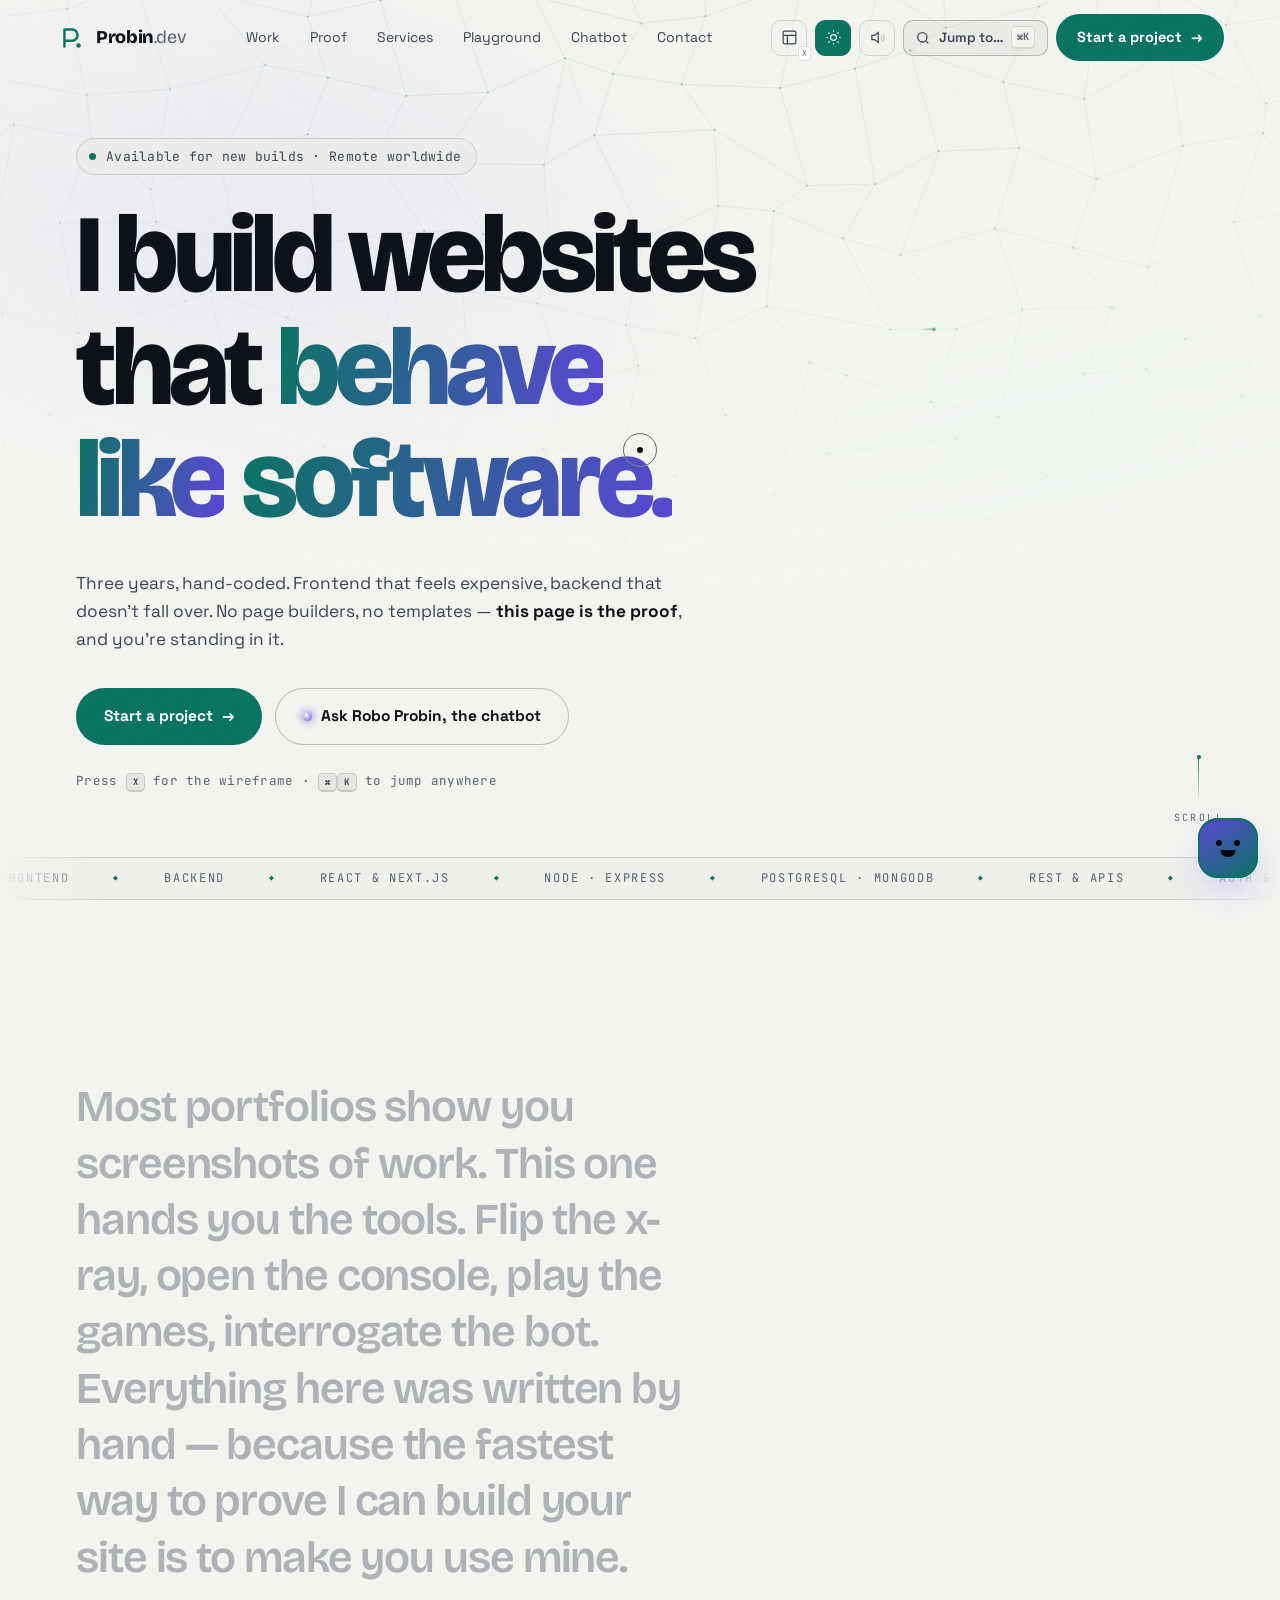
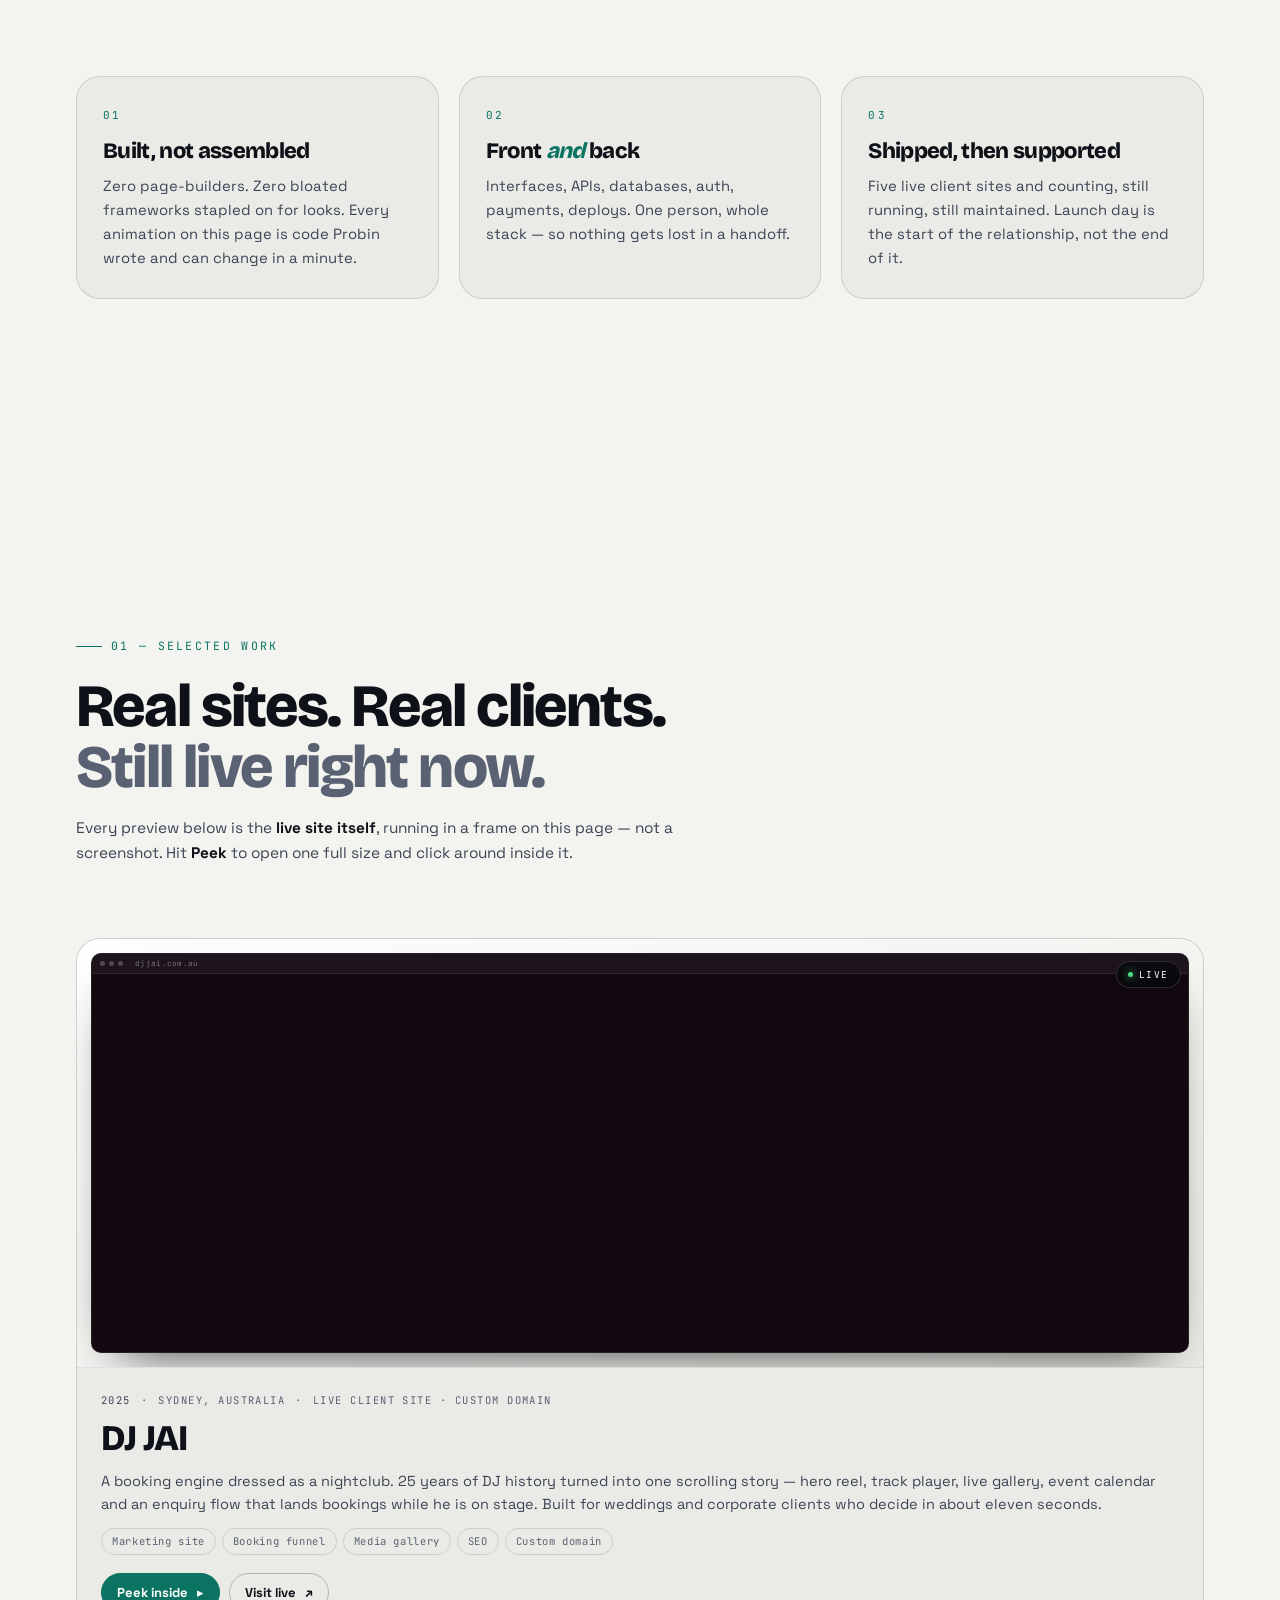
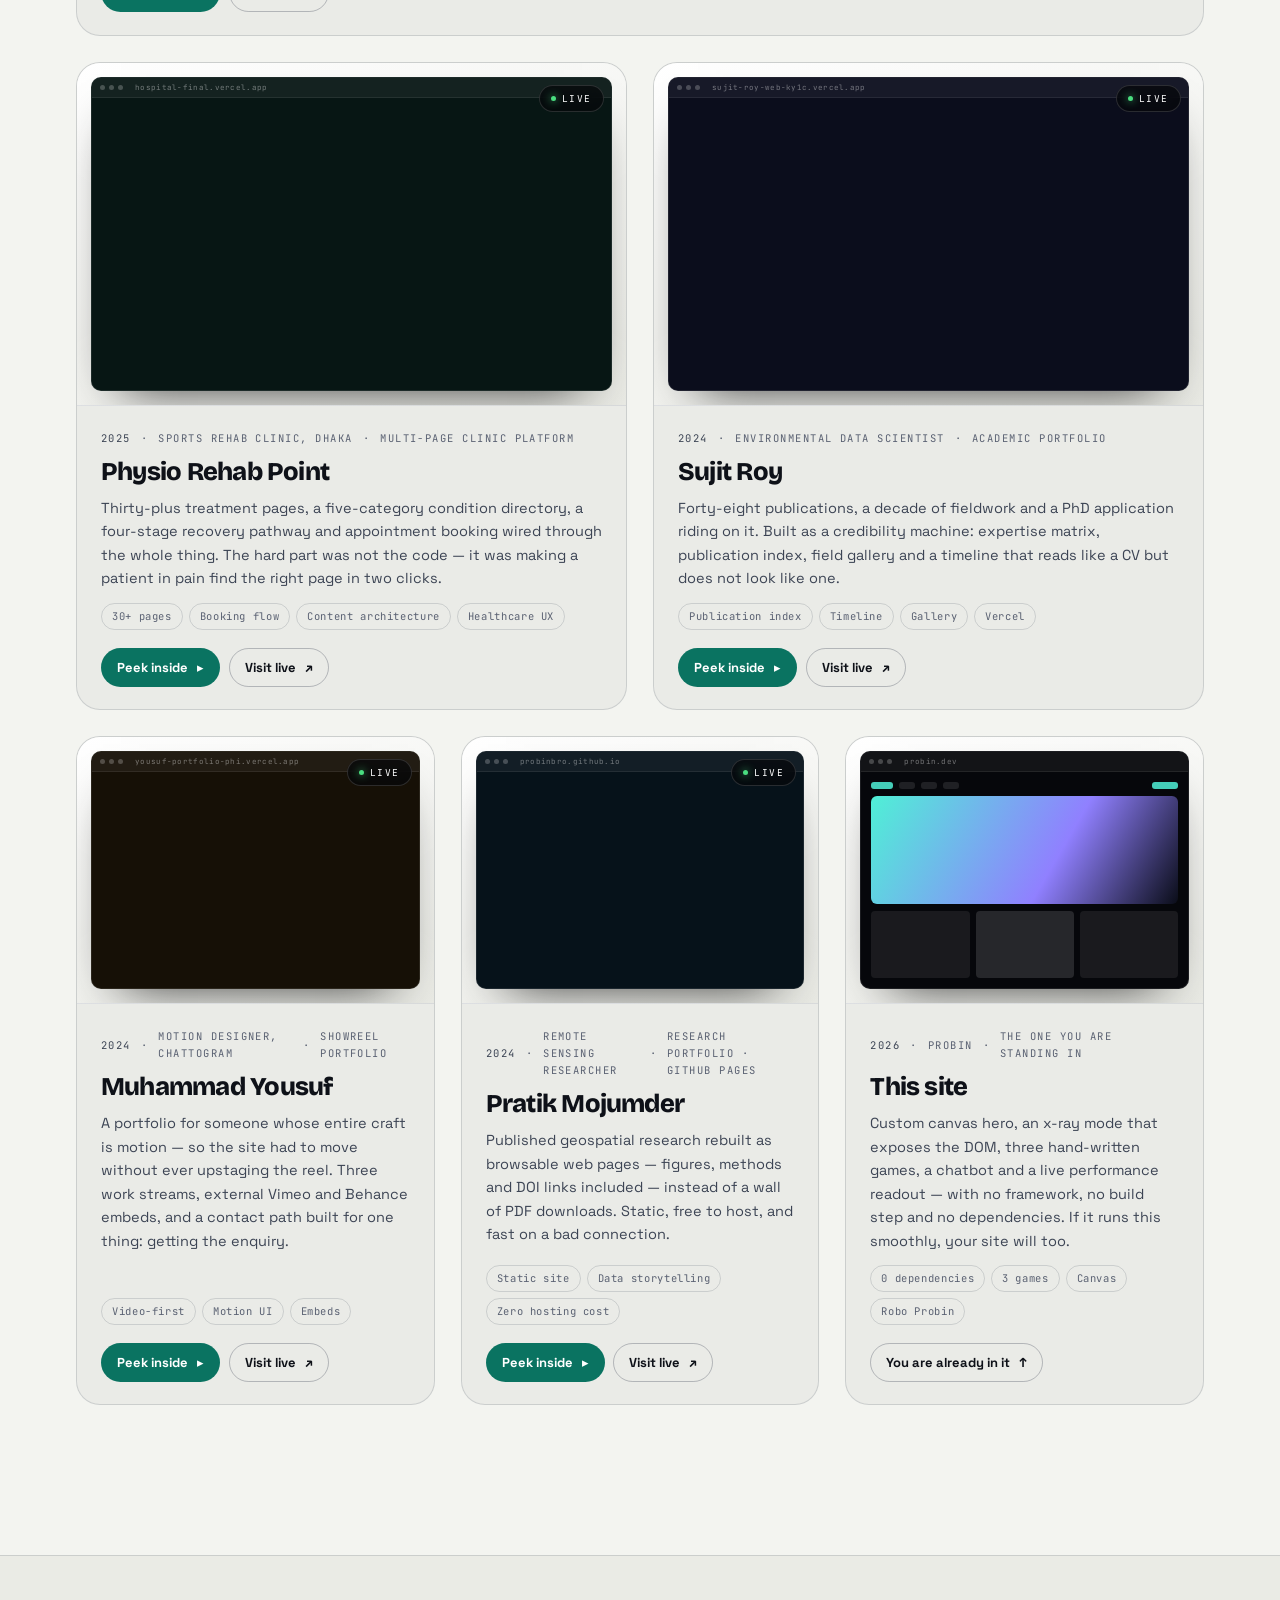
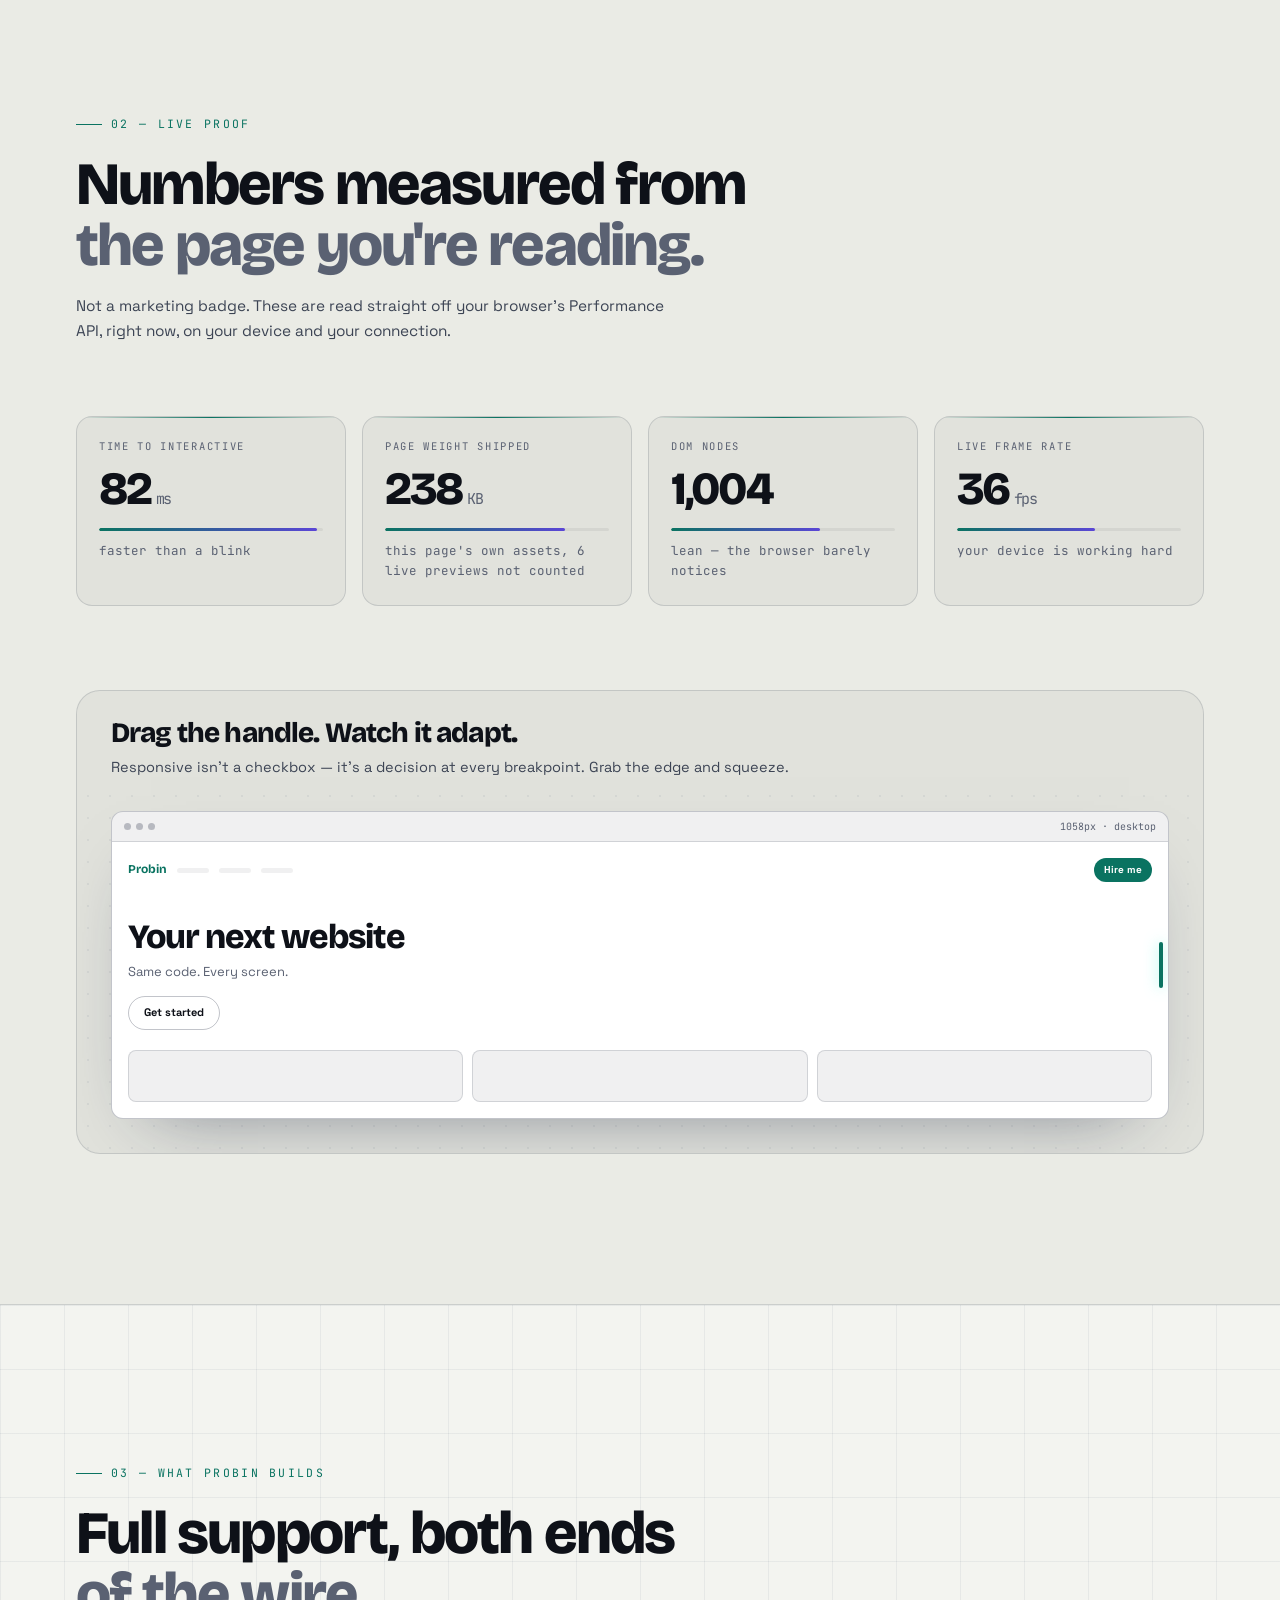
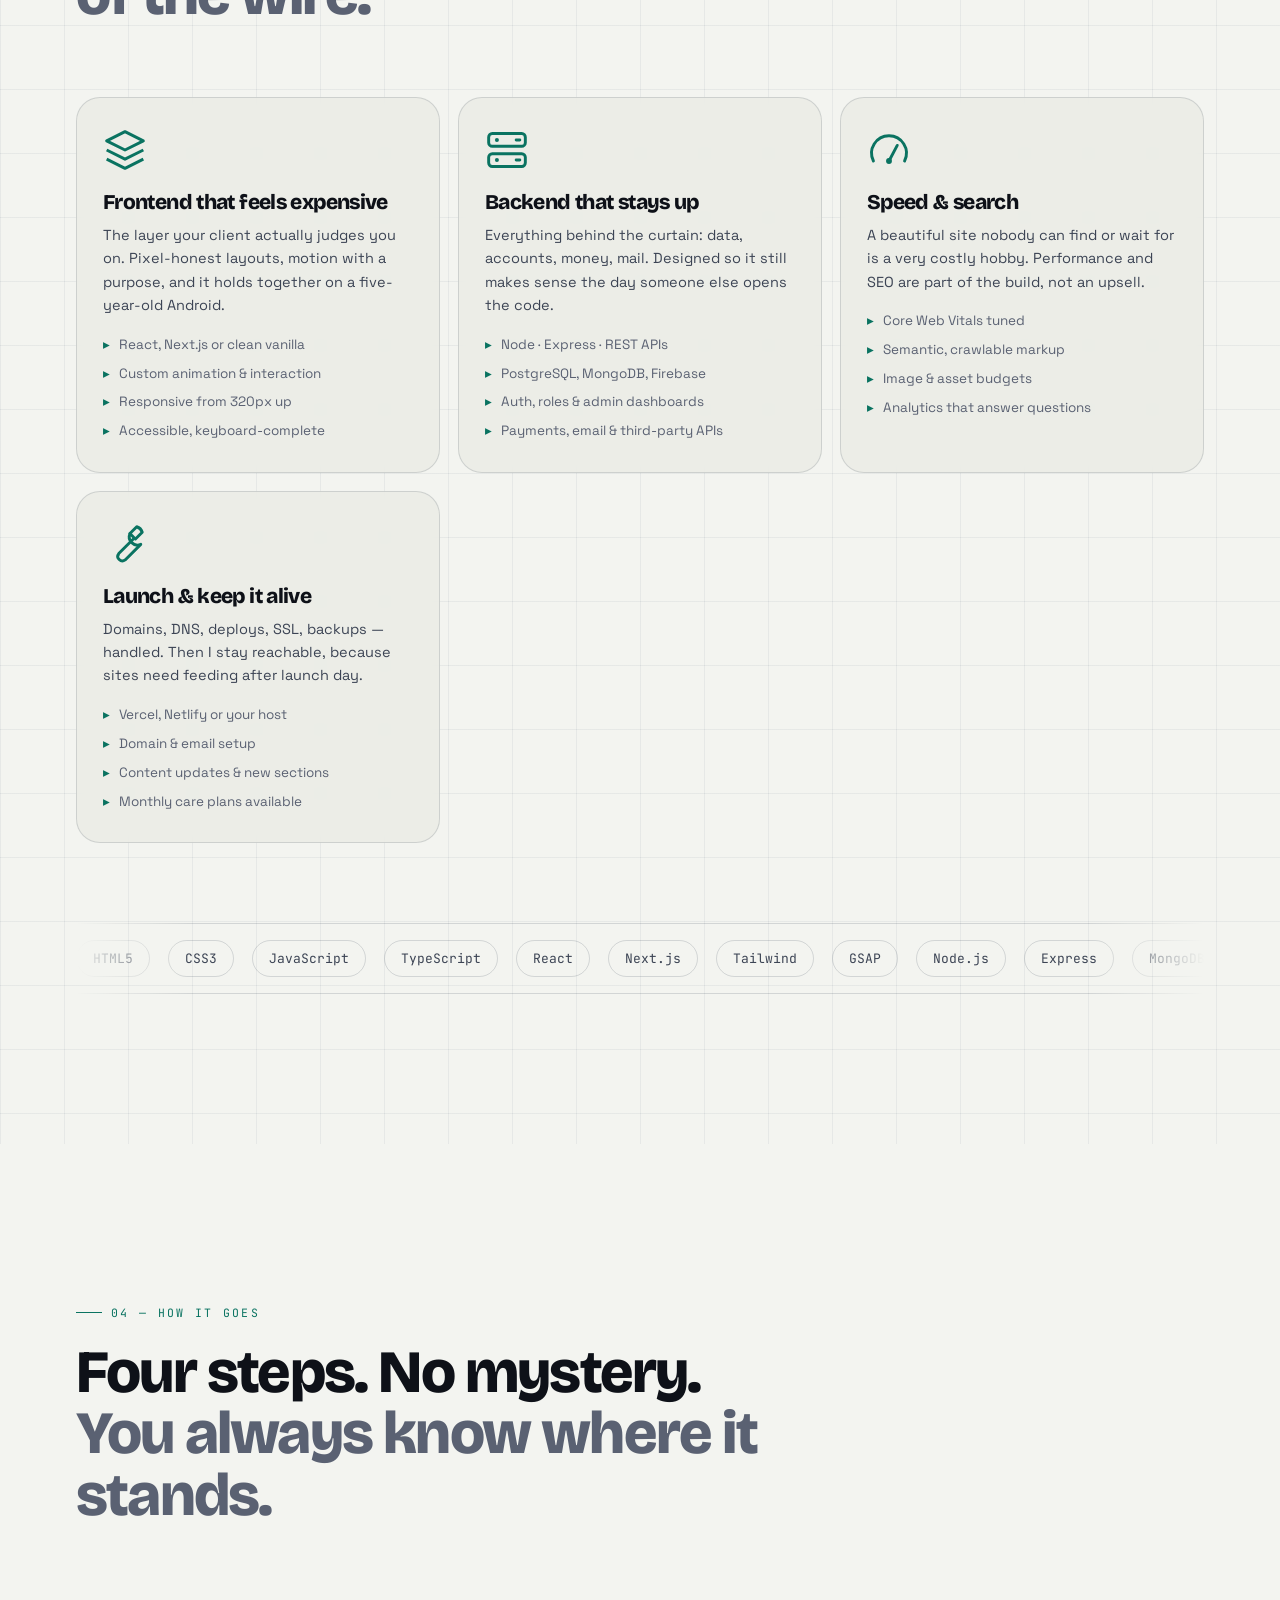
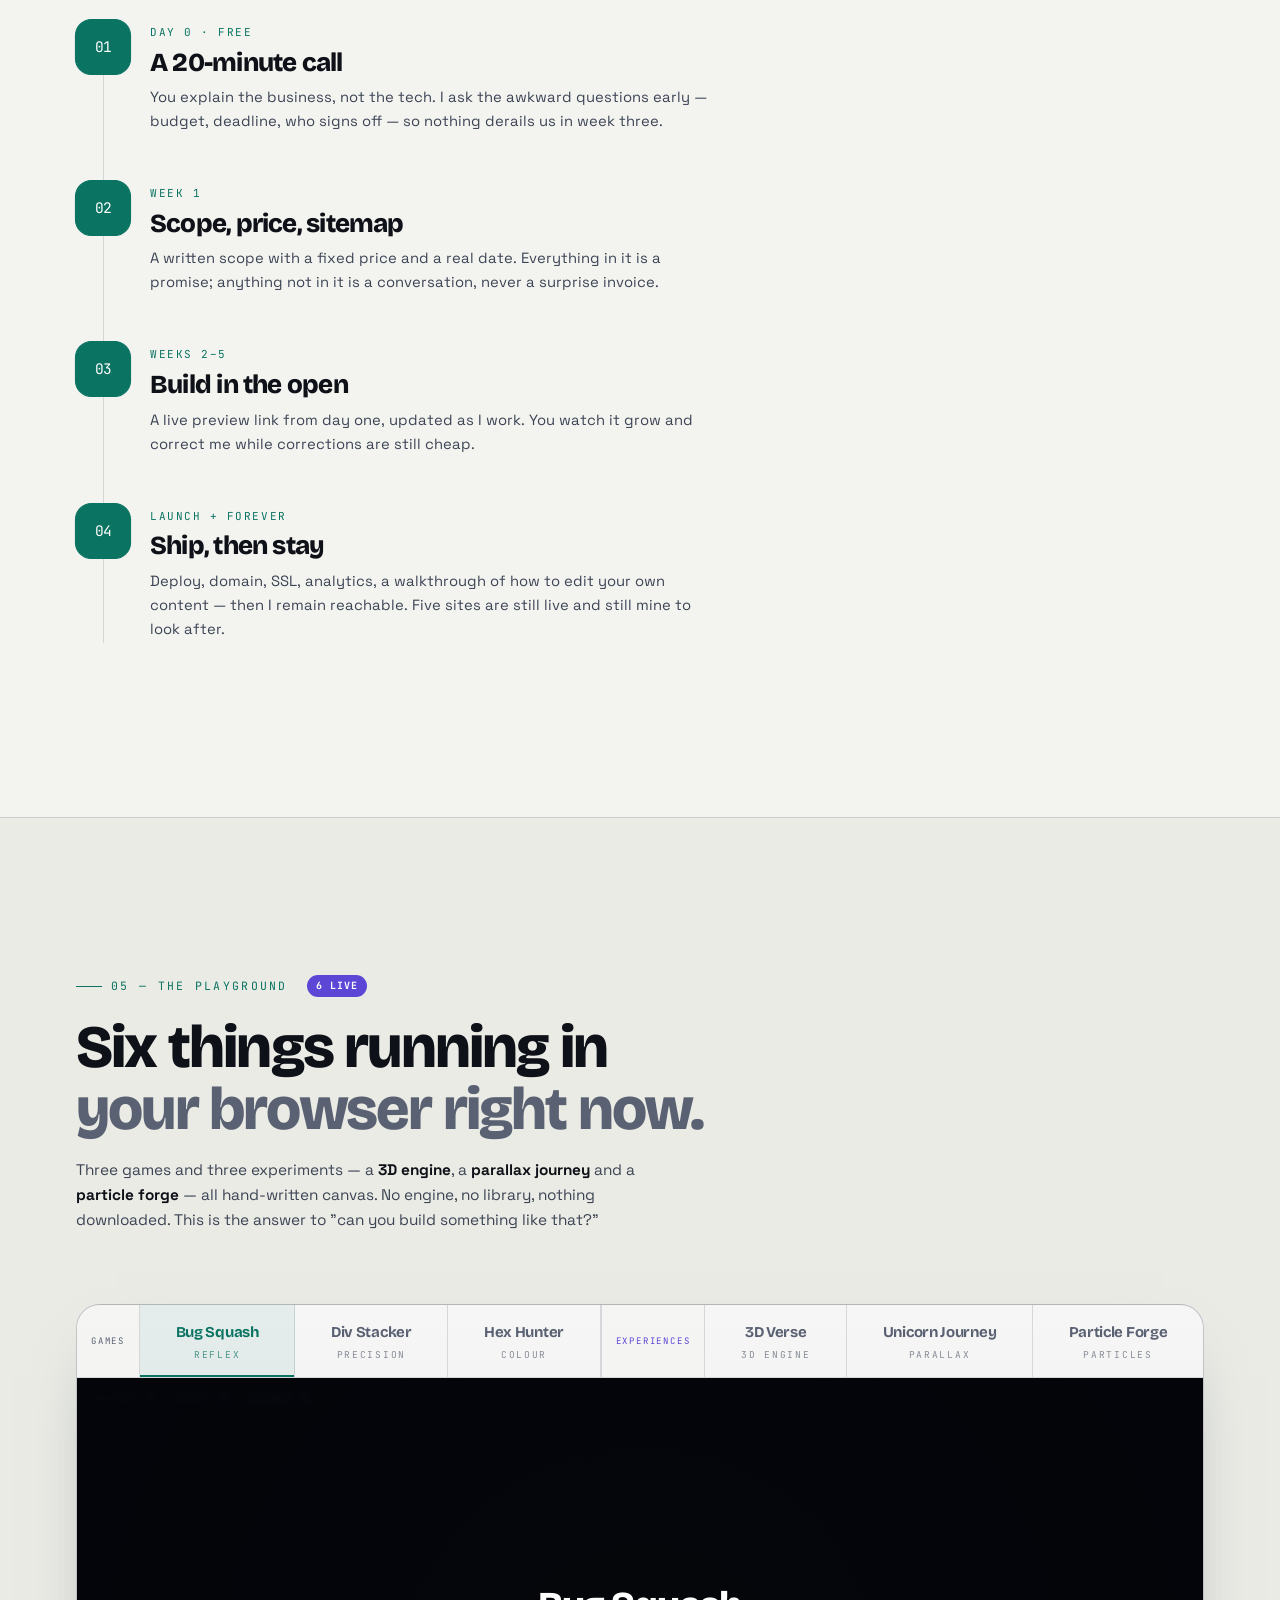
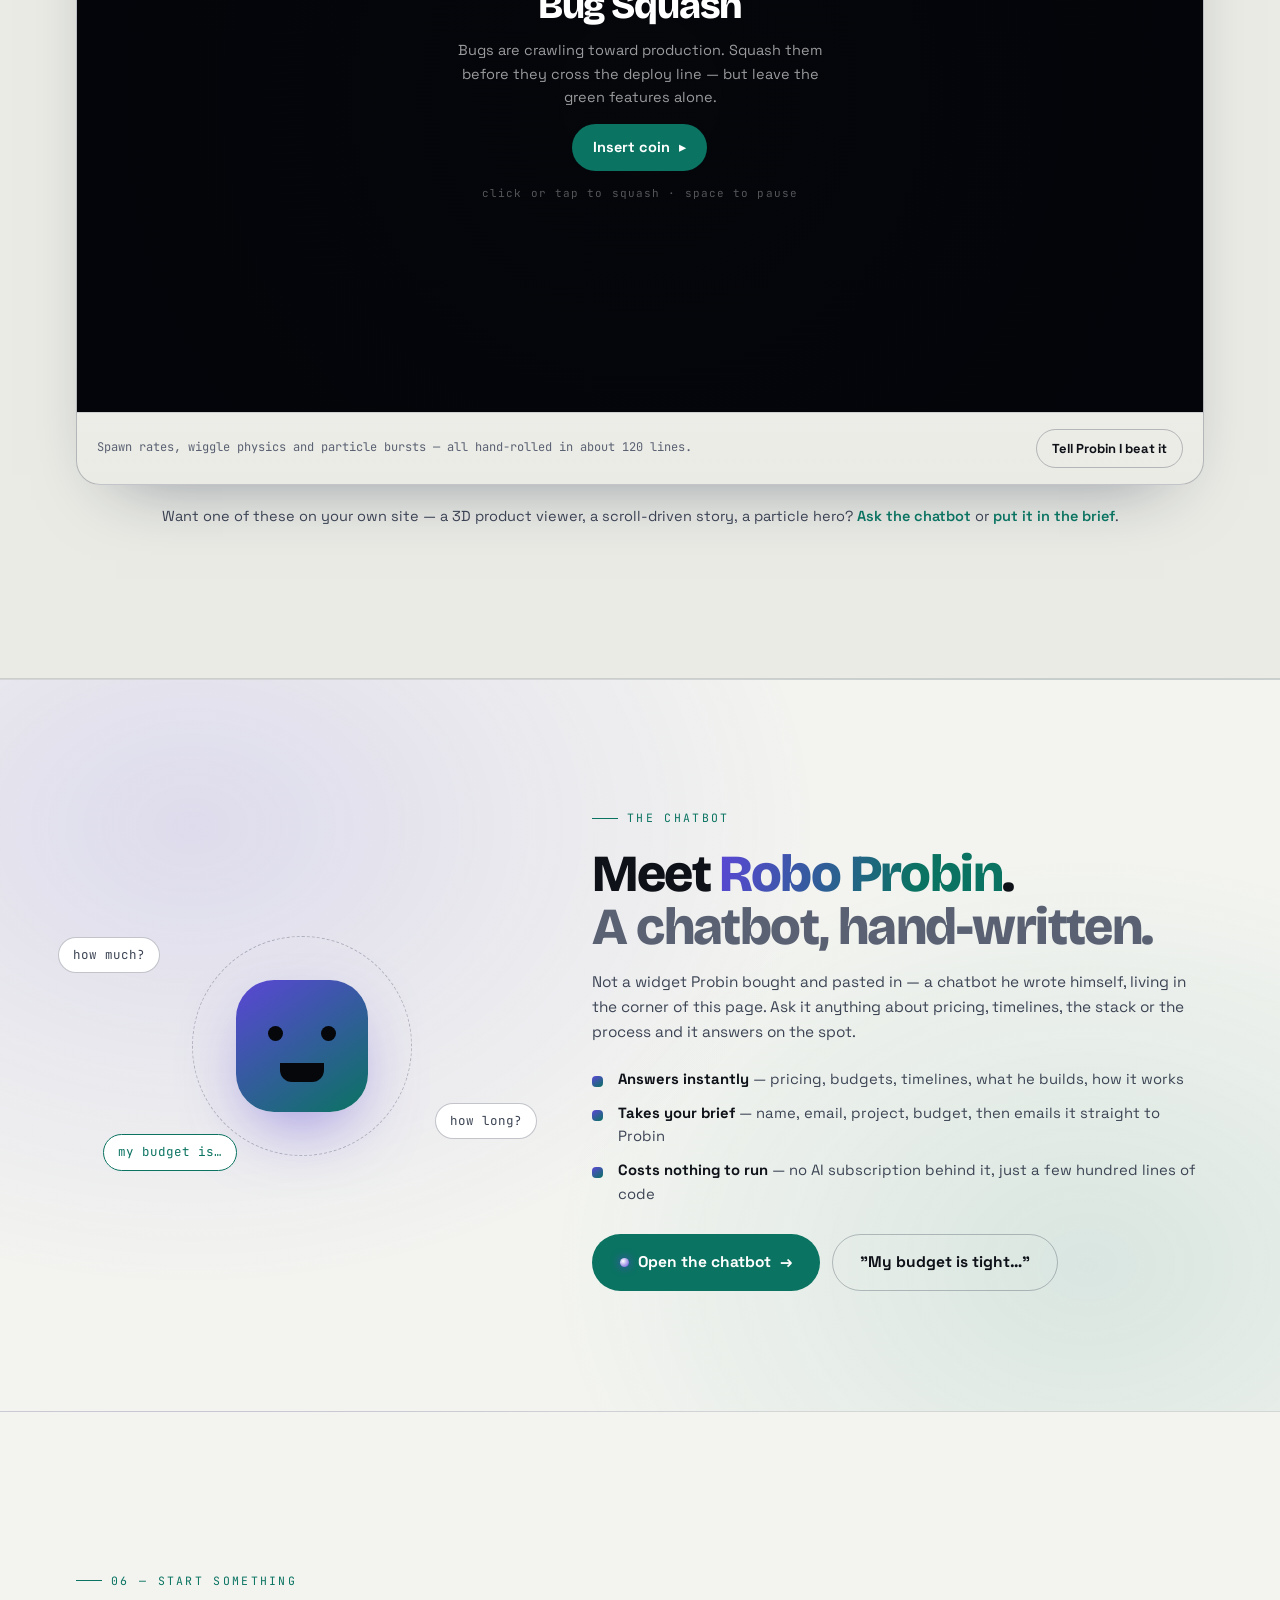
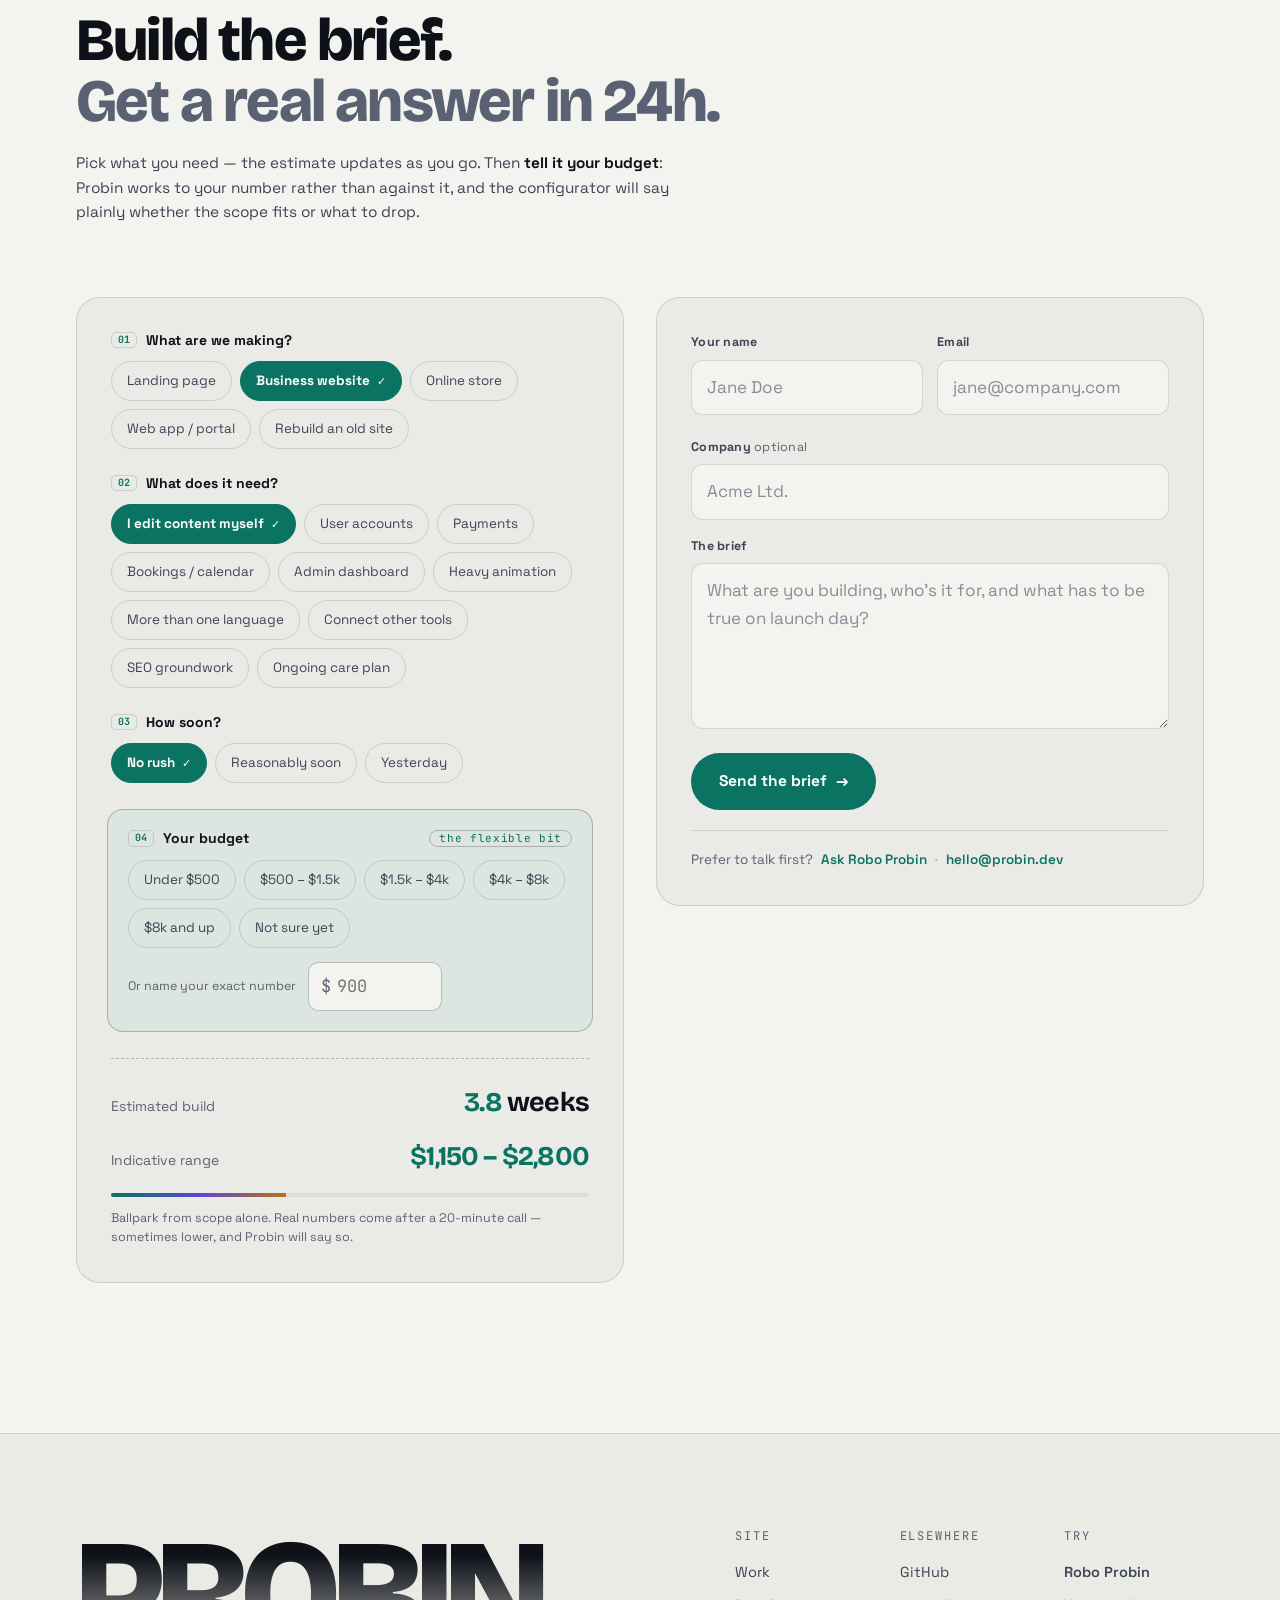
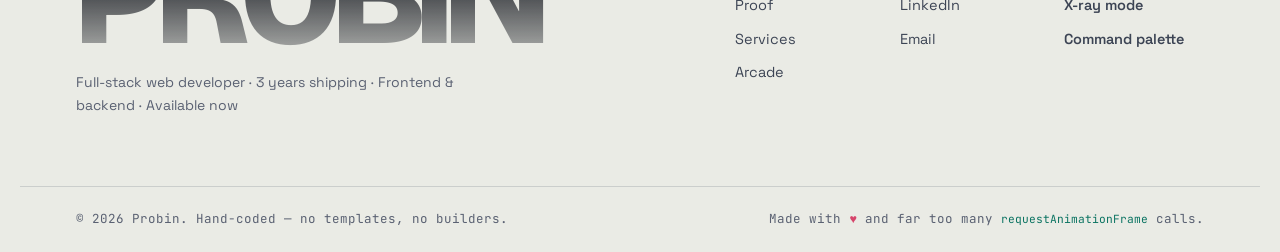
==== index.html @ 371a91f6 "Add all portfolio files" ====
<!DOCTYPE html>
<html lang="en" data-theme="dark">
<head>
<meta charset="UTF-8" />
<meta name="viewport" content="width=device-width, initial-scale=1, viewport-fit=cover" />
<title>Probin — I build websites that behave like software</title>
<meta name="description" content="Probin is a full-stack web developer with 3 years of experience building fast, custom, hand-coded websites and web apps. Frontend, backend, and everything between." />
<meta name="theme-color" content="#06070B" />

<meta property="og:type" content="website" />
<meta property="og:title" content="Probin — I build websites that behave like software" />
<meta property="og:description" content="Full-stack web developer. Hand-coded, fast, and a little bit alive. Meet Robo Probin inside." />
<meta property="og:image" content="assets/og.svg" />
<meta name="twitter:card" content="summary_large_image" />

<link rel="icon" href="assets/favicon.svg" type="image/svg+xml" />
<link rel="preconnect" href="https://fonts.googleapis.com" />
<link rel="preconnect" href="https://fonts.gstatic.com" crossorigin />
<link href="https://fonts.googleapis.com/css2?family=Bricolage+Grotesque:opsz,wght@12..96,400;12..96,600;12..96,800&family=Space+Grotesk:wght@400;500;700&family=JetBrains+Mono:wght@400;700&display=swap" rel="stylesheet" />

<link rel="stylesheet" href="css/main.css" />
<link rel="stylesheet" href="css/components.css" />
<link rel="stylesheet" href="css/blueprint.css" />
</head>
<body>

<!-- ══════════════ BOOT SEQUENCE ══════════════ -->
<div id="boot" class="boot" aria-hidden="true">
  <div class="boot__inner">
    <div class="boot__mark"><span>P</span></div>
    <pre class="boot__log" id="boot-log"></pre>
    <div class="boot__bar"><i></i></div>
    <button class="boot__skip" id="boot-skip" type="button">skip →</button>
  </div>
</div>

<!-- ══════════════ CHROME ══════════════ -->
<div class="scroll-rail" aria-hidden="true"><i id="scroll-rail-fill"></i></div>
<div class="cursor" id="cursor" aria-hidden="true"><i class="cursor__dot"></i><i class="cursor__ring"></i><span class="cursor__label"></span></div>
<div class="grain" aria-hidden="true"></div>

<a class="skip-link" href="#hero">Skip to content</a>

<header class="nav" id="nav" data-x="header.nav">
  <a class="nav__brand" href="#hero" aria-label="Probin, home">
    <span class="nav__mark" aria-hidden="true">
      <svg viewBox="0 0 32 32" width="30" height="30"><path class="mk-p" d="M9 25V7h8a6 6 0 0 1 0 12H9" fill="none" stroke="currentColor" stroke-width="2.6" stroke-linecap="round" stroke-linejoin="round"/><circle class="mk-dot" cx="24" cy="24" r="2.4" fill="currentColor"/></svg>
    </span>
    <span class="nav__name">Probin<i>.dev</i></span>
  </a>

  <nav class="nav__links" aria-label="Primary">
    <a href="#work" data-nav>Work</a>
    <a href="#proof" data-nav>Proof</a>
    <a href="#services" data-nav>Services</a>
    <a href="#arcade" data-nav>Playground</a>
    <a href="#chatbot" data-nav>Chatbot</a>
    <a href="#contact" data-nav>Contact</a>
  </nav>

  <div class="nav__tools">
    <button class="tool" id="btn-xray" type="button" title="X-ray mode (X)" aria-pressed="false">
      <svg viewBox="0 0 24 24" width="17" height="17" fill="none" stroke="currentColor" stroke-width="1.7"><rect x="3" y="3" width="18" height="18" rx="2"/><path d="M3 9h18M9 9v12"/></svg>
      <span class="tool__kbd">X</span>
    </button>
    <button class="tool" id="btn-theme" type="button" title="Toggle light / dark (T)" aria-pressed="false">
      <svg class="ic-moon" viewBox="0 0 24 24" width="17" height="17" fill="none" stroke="currentColor" stroke-width="1.7"><path d="M20 14.5A8.5 8.5 0 1 1 9.5 4a6.8 6.8 0 0 0 10.5 10.5Z"/></svg>
      <svg class="ic-sun" viewBox="0 0 24 24" width="17" height="17" fill="none" stroke="currentColor" stroke-width="1.7"><circle cx="12" cy="12" r="4.2"/><path d="M12 2v2M12 20v2M2 12h2M20 12h2M4.9 4.9l1.4 1.4M17.7 17.7l1.4 1.4M19.1 4.9l-1.4 1.4M6.3 17.7l-1.4 1.4"/></svg>
    </button>
    <button class="tool" id="btn-sound" type="button" title="Toggle sound" aria-pressed="false">
      <svg viewBox="0 0 24 24" width="17" height="17" fill="none" stroke="currentColor" stroke-width="1.7"><path d="M4 9v6h4l5 4V5L8 9H4Z"/><path class="wave" d="M16.5 8.8a4.5 4.5 0 0 1 0 6.4M19 6.3a8 8 0 0 1 0 11.4"/></svg>
    </button>
    <button class="tool tool--k" id="btn-palette" type="button" title="Jump to anything (Ctrl or ⌘ + K)">
      <svg viewBox="0 0 24 24" width="16" height="16" fill="none" stroke="currentColor" stroke-width="1.9"><circle cx="11" cy="11" r="7"/><path d="m20 20-3.5-3.5"/></svg>
      <span class="tool__txt">Jump to…</span>
      <kbd>⌘K</kbd>
    </button>
    <a class="btn btn--primary nav__cta" href="#contact" data-magnetic>
      <span>Start a project</span>
      <i class="btn__arrow" aria-hidden="true">→</i>
    </a>
    <button class="nav__burger" id="btn-burger" type="button" aria-label="Menu" aria-expanded="false"><i></i><i></i></button>
  </div>
</header>

<main id="app">

<!-- ══════════════ 01 · HERO ══════════════ -->
<section class="hero" id="hero" data-x="section#hero">
  <canvas class="hero__canvas" id="hero-canvas" aria-hidden="true"></canvas>
  <div class="hero__veil" aria-hidden="true"></div>

  <div class="hero__inner shell">
    <div class="hero__tag reveal">
      <i class="pulse" aria-hidden="true"></i>
      <span>Available for new builds · Remote worldwide</span>
    </div>

    <h1 class="hero__title" id="hero-title" data-x="h1">
      <span class="line"><span class="w" data-w>I</span> <span class="w" data-w>build</span> <span class="w" data-w>websites</span></span>
      <span class="line"><span class="w" data-w>that</span> <span class="w grad" data-w>behave</span></span>
      <span class="line"><span class="w grad" data-w>like</span> <span class="w grad" data-w>software.</span></span>
    </h1>

    <p class="hero__sub reveal">
      Three years, hand-coded. Frontend that feels expensive, backend that doesn't fall over.
      No page builders, no templates — <b>this page is the proof</b>, and you're standing in it.
    </p>

    <div class="hero__cta reveal">
      <a class="btn btn--primary btn--lg" href="#contact" data-magnetic><span>Start a project</span><i class="btn__arrow">→</i></a>
      <button class="btn btn--ghost btn--lg" type="button" data-open-bot data-magnetic>
        <span class="bot-dot" aria-hidden="true"></span><span>Ask Robo Probin, the chatbot</span>
      </button>
    </div>

    <div class="hero__hint reveal">
      Press <kbd>X</kbd> for the wireframe · <kbd>⌘</kbd><kbd>K</kbd> to jump anywhere
    </div>
  </div>

  <div class="hero__ticker" aria-hidden="true">
    <div class="ticker__track" id="ticker-track"></div>
  </div>

  <div class="hero__scroll" aria-hidden="true"><i></i><span>scroll</span></div>
</section>

<!-- ══════════════ 02 · MANIFESTO ══════════════ -->
<section class="manifesto" id="manifesto" data-x="section#manifesto">
  <div class="shell">
    <p class="kinetic" id="kinetic">
      Most portfolios show you screenshots of work.
      This one hands you the tools. Flip the x-ray, open the console, play the games,
      interrogate the bot. Everything here was written by hand — because the fastest way to
      prove I can build your site is to make you use mine.
    </p>

    <div class="manifesto__cards">
      <article class="mcard reveal" data-x="article.mcard">
        <span class="mcard__no">01</span>
        <h3>Built, not assembled</h3>
        <p>Zero page-builders. Zero bloated frameworks stapled on for looks. Every animation on this page is code Probin wrote and can change in a minute.</p>
      </article>
      <article class="mcard reveal" data-x="article.mcard">
        <span class="mcard__no">02</span>
        <h3>Front <em>and</em> back</h3>
        <p>Interfaces, APIs, databases, auth, payments, deploys. One person, whole stack — so nothing gets lost in a handoff.</p>
      </article>
      <article class="mcard reveal" data-x="article.mcard">
        <span class="mcard__no">03</span>
        <h3>Shipped, then supported</h3>
        <p>Five live client sites and counting, still running, still maintained. Launch day is the start of the relationship, not the end of it.</p>
      </article>
    </div>
  </div>
</section>

<!-- ══════════════ 03 · WORK ══════════════ -->
<section class="work" id="work" data-x="section#work">
  <div class="shell">
    <header class="sec-head reveal">
      <span class="sec-eyebrow"><i></i>01 — Selected work</span>
      <h2 class="sec-title">Real sites. Real clients.<br /><span class="dim">Still live right now.</span></h2>
      <p class="sec-lede">Every preview below is the <b>live site itself</b>, running in a frame on this page — not a screenshot. Hit <b>Peek</b> to open one full size and click around inside it.</p>
    </header>

    <div class="work__grid" id="work-grid"><!-- injected by js/work.js --></div>
  </div>
</section>

<!-- ══════════════ 04 · PROOF / LIVE VITALS ══════════════ -->
<section class="proof" id="proof" data-x="section#proof">
  <div class="shell">
    <header class="sec-head reveal">
      <span class="sec-eyebrow"><i></i>02 — Live proof</span>
      <h2 class="sec-title">Numbers measured from<br /><span class="dim">the page you're reading.</span></h2>
      <p class="sec-lede">Not a marketing badge. These are read straight off your browser's Performance API, right now, on your device and your connection.</p>
    </header>

    <div class="vitals" id="vitals" data-x="div.vitals">
      <article class="vital" data-vital="load"><h4>Time to interactive</h4><div class="vital__num"><span data-val>—</span><i>ms</i></div><div class="vital__bar"><i></i></div><p data-note>measuring…</p></article>
      <article class="vital" data-vital="weight"><h4>Page weight shipped</h4><div class="vital__num"><span data-val>—</span><i>KB</i></div><div class="vital__bar"><i></i></div><p data-note>measuring…</p></article>
      <article class="vital" data-vital="nodes"><h4>DOM nodes</h4><div class="vital__num"><span data-val>—</span><i></i></div><div class="vital__bar"><i></i></div><p data-note>measuring…</p></article>
      <article class="vital" data-vital="fps"><h4>Live frame rate</h4><div class="vital__num"><span data-val>—</span><i>fps</i></div><div class="vital__bar"><i></i></div><p data-note>sampling…</p></article>
    </div>

    <div class="responsive-lab reveal" data-x="div.responsive-lab">
      <div class="rl__head">
        <h3>Drag the handle. Watch it adapt.</h3>
        <p>Responsive isn't a checkbox — it's a decision at every breakpoint. Grab the edge and squeeze.</p>
      </div>
      <div class="rl__stage">
        <div class="rl__frame" id="rl-frame">
          <div class="rl__chrome"><i></i><i></i><i></i><span id="rl-width">1200px · desktop</span></div>
          <div class="rl__page">
            <div class="rl__nav"><b>Probin</b><span></span><span></span><span></span><em>Hire me</em></div>
            <div class="rl__hero"><h5>Your next website</h5><p>Same code. Every screen.</p><i class="rl__btn">Get started</i></div>
            <div class="rl__cards"><i></i><i></i><i></i></div>
          </div>
          <button class="rl__handle" id="rl-handle" aria-label="Resize preview"><span></span></button>
        </div>
      </div>
    </div>
  </div>
</section>

<!-- ══════════════ 05 · SERVICES ══════════════ -->
<section class="services" id="services" data-x="section#services">
  <div class="shell">
    <header class="sec-head reveal">
      <span class="sec-eyebrow"><i></i>03 — What Probin builds</span>
      <h2 class="sec-title">Full support, both ends<br /><span class="dim">of the wire.</span></h2>
    </header>
    <div class="svc" id="svc-grid"><!-- injected by js/services.js --></div>

    <div class="stack-marquee" aria-label="Tech stack">
      <div class="stack-marquee__track" id="stack-track"></div>
    </div>
  </div>
</section>

<!-- ══════════════ 06 · PROCESS ══════════════ -->
<section class="process" id="process" data-x="section#process">
  <div class="shell">
    <header class="sec-head reveal">
      <span class="sec-eyebrow"><i></i>04 — How it goes</span>
      <h2 class="sec-title">Four steps. No mystery.<br /><span class="dim">You always know where it stands.</span></h2>
    </header>
    <ol class="steps" id="steps"><!-- injected --></ol>
  </div>
</section>

<!-- ══════════════ 07 · ARCADE ══════════════ -->
<section class="arcade" id="arcade" data-x="section#arcade">
  <div class="shell">
    <header class="sec-head sec-head--wide reveal">
      <span class="sec-eyebrow"><i></i>05 — The playground <b class="sec-flag">6 live</b></span>
      <h2 class="sec-title">Six things running in<br /><span class="dim">your browser right now.</span></h2>
      <p class="sec-lede">Three games and three experiments — a <b>3D engine</b>, a <b>parallax journey</b> and a <b>particle forge</b> — all hand-written canvas. No engine, no library, nothing downloaded. This is the answer to "can you build something like that?"</p>
    </header>

    <div class="cabinet" data-x="div.cabinet">
      <div class="cabinet__tabs" role="tablist" aria-label="Games and experiences">
        <span class="tabs__label">Games</span>
        <button class="gtab is-on" role="tab" aria-selected="true" data-game="bugs"><b>Bug Squash</b><span>reflex</span></button>
        <button class="gtab" role="tab" aria-selected="false" data-game="stack"><b>Div Stacker</b><span>precision</span></button>
        <button class="gtab" role="tab" aria-selected="false" data-game="hex"><b>Hex Hunter</b><span>colour</span></button>
        <span class="tabs__label tabs__label--alt">Experiences</span>
        <button class="gtab gtab--demo" role="tab" aria-selected="false" data-game="verse"><b>3D Verse</b><span>3d engine</span></button>
        <button class="gtab gtab--demo" role="tab" aria-selected="false" data-game="unicorn"><b>Unicorn Journey</b><span>parallax</span></button>
        <button class="gtab gtab--demo" role="tab" aria-selected="false" data-game="forge"><b>Particle Forge</b><span>particles</span></button>
      </div>

      <div class="cabinet__screen">
        <div class="screen__scan" aria-hidden="true"></div>
        <canvas id="game-canvas" width="960" height="540" tabindex="0" aria-label="Game screen"></canvas>
        <div class="screen__hud">
          <span class="hud__item">SCORE <b id="hud-score">0</b></span>
          <span class="hud__item">BEST <b id="hud-best">0</b></span>
          <span class="hud__item" id="hud-extra">LIVES <b>3</b></span>
        </div>
        <div class="screen__overlay" id="game-overlay">
          <h3 id="ov-title">Bug Squash</h3>
          <p id="ov-text">Bugs are crawling across the build. Click them before they reach the deploy line.</p>
          <button class="btn btn--primary" id="ov-btn" type="button"><span>Insert coin</span><i class="btn__arrow">▸</i></button>
          <small id="ov-hint">Tip: click or tap — space to pause</small>
        </div>
      </div>

      <div class="cabinet__foot">
        <p id="game-blurb">Every pixel here is drawn in a &lt;canvas&gt; with plain JavaScript.</p>
        <button class="btn btn--ghost btn--sm" type="button" data-open-bot data-bot-seed="I just played the arcade"><span>Tell Probin I beat it</span></button>
      </div>
    </div>

    <p class="cabinet__note reveal">
      Want one of these on your own site — a 3D product viewer, a scroll-driven story, a particle hero?
      <button class="linkish" type="button" data-open-bot data-bot-seed="Can you build something interactive like the playground?">Ask the chatbot</button>
      or <a class="linkish" href="#contact">put it in the brief</a>.
    </p>
  </div>
</section>

<!-- ══════════════ ROBO PROBIN BAND ══════════════ -->
<section class="botband" id="chatbot" data-x="section#chatbot">
  <div class="shell botband__inner">
    <div class="botband__stage reveal" aria-hidden="true">
      <span class="botband__face">
        <i class="eye eye--l"></i><i class="eye eye--r"></i><i class="mouth"></i>
      </span>
      <span class="botband__ring"></span>
      <span class="botband__chip botband__chip--1">how much?</span>
      <span class="botband__chip botband__chip--2">how long?</span>
      <span class="botband__chip botband__chip--3">my budget is…</span>
    </div>

    <div class="botband__copy reveal">
      <span class="sec-eyebrow"><i></i>The chatbot</span>
      <h2 class="sec-title">Meet <span class="grad">Robo Probin</span>.<br /><span class="dim">A chatbot, hand-written.</span></h2>
      <p class="sec-lede">
        Not a widget Probin bought and pasted in — a chatbot he wrote himself, living in the corner of this page.
        Ask it anything about pricing, timelines, the stack or the process and it answers on the spot.
      </p>
      <ul class="botband__list">
        <li><b>Answers instantly</b> — pricing, budgets, timelines, what he builds, how it works</li>
        <li><b>Takes your brief</b> — name, email, project, budget, then emails it straight to Probin</li>
        <li><b>Costs nothing to run</b> — no AI subscription behind it, just a few hundred lines of code</li>
      </ul>
      <div class="botband__cta">
        <button class="btn btn--primary btn--lg" type="button" data-open-bot data-magnetic>
          <span class="bot-dot" aria-hidden="true"></span><span>Open the chatbot</span><i class="btn__arrow">→</i>
        </button>
        <button class="btn btn--ghost btn--lg" type="button" data-open-bot data-bot-seed="My budget is tight, what can you do?" data-magnetic>
          <span>"My budget is tight…"</span>
        </button>
      </div>
    </div>
  </div>
</section>

<!-- ══════════════ 08 · CONTACT ══════════════ -->
<section class="contact" id="contact" data-x="section#contact">
  <div class="shell">
    <header class="sec-head reveal">
      <span class="sec-eyebrow"><i></i>06 — Start something</span>
      <h2 class="sec-title">Build the brief.<br /><span class="dim">Get a real answer in 24h.</span></h2>
      <p class="sec-lede">Pick what you need — the estimate updates as you go. Then <b>tell it your budget</b>: Probin works to your number rather than against it, and the configurator will say plainly whether the scope fits or what to drop.</p>
    </header>

    <div class="contact__grid">
      <!-- Configurator -->
      <div class="configurator" data-x="div.configurator">
        <div class="cfg__block">
          <h4><i>01</i> What are we making?</h4>
          <div class="chipset" id="cfg-type" data-single="true"></div>
        </div>
        <div class="cfg__block">
          <h4><i>02</i> What does it need?</h4>
          <div class="chipset" id="cfg-features"></div>
        </div>
        <div class="cfg__block">
          <h4><i>03</i> How soon?</h4>
          <div class="chipset" id="cfg-speed" data-single="true"></div>
        </div>

        <div class="cfg__block cfg__block--budget">
          <h4><i>04</i> Your budget <em>the flexible bit</em></h4>
          <div class="chipset" id="cfg-budget" data-single="true"></div>
          <div class="cfg__exact">
            <label for="cfg-amount">Or name your exact number</label>
            <div class="cfg__money">
              <i>$</i>
              <input type="number" id="cfg-amount" min="0" step="50" placeholder="900" inputmode="numeric" aria-label="Your budget in dollars" />
            </div>
          </div>
        </div>

        <div class="cfg__out" id="cfg-out">
          <div class="cfg__out-row">
            <span>Estimated build</span>
            <b><span id="cfg-weeks">—</span> weeks</b>
          </div>
          <div class="cfg__out-row">
            <span>Indicative range</span>
            <b><span id="cfg-price">—</span></b>
          </div>
          <div class="cfg__meter"><i id="cfg-meter-fill"></i></div>
          <p class="cfg__verdict" id="cfg-verdict" role="status" aria-live="polite"></p>
          <p class="cfg__note">Ballpark from scope alone. Real numbers come after a 20-minute call — sometimes lower, and Probin will say so.</p>
        </div>
      </div>

      <!-- Form -->
      <form class="cform" id="contact-form" novalidate data-x="form#contact-form">
        <div class="cform__row">
          <label class="field">
            <span>Your name</span>
            <input type="text" name="name" id="f-name" autocomplete="name" required placeholder="Jane Doe" />
            <em class="field__err" data-err></em>
          </label>
          <label class="field">
            <span>Email</span>
            <input type="email" name="email" id="f-email" autocomplete="email" required placeholder="jane@company.com" />
            <em class="field__err" data-err></em>
          </label>
        </div>
        <label class="field">
          <span>Company <i>optional</i></span>
          <input type="text" name="company" id="f-company" autocomplete="organization" placeholder="Acme Ltd." />
        </label>
        <label class="field">
          <span>The brief</span>
          <textarea name="message" id="f-message" rows="5" required placeholder="What are you building, who's it for, and what has to be true on launch day?"></textarea>
          <em class="field__err" data-err></em>
        </label>
        <input type="text" name="_gotcha" tabindex="-1" autocomplete="off" class="hp" aria-hidden="true" />
        <input type="hidden" name="scope" id="f-scope" />

        <div class="cform__foot">
          <button class="btn btn--primary btn--lg" type="submit" id="f-submit" data-magnetic>
            <span>Send the brief</span><i class="btn__arrow">→</i>
          </button>
          <p class="cform__msg" id="f-msg" role="status" aria-live="polite"></p>
        </div>

        <div class="cform__alt">
          <span>Prefer to talk first?</span>
          <button type="button" class="linkish" data-open-bot data-bot-seed="I want to book a call">Ask Robo Probin</button>
          <span class="sep">·</span>
          <a class="linkish" id="mail-link" href="#">Email directly</a>
        </div>
      </form>
    </div>
  </div>
</section>

</main>

<footer class="foot" data-x="footer">
  <div class="shell foot__inner">
    <div class="foot__brand">
      <div class="foot__big" id="foot-big">PROBIN</div>
      <p>Full-stack web developer · 3 years shipping · Frontend &amp; backend · Available now</p>
    </div>
    <div class="foot__cols">
      <div><h5>Site</h5><a href="#work">Work</a><a href="#proof">Proof</a><a href="#services">Services</a><a href="#arcade">Arcade</a></div>
      <div><h5>Elsewhere</h5><a id="lnk-github" href="#" target="_blank" rel="noopener">GitHub</a><a id="lnk-linkedin" href="#" target="_blank" rel="noopener">LinkedIn</a><a id="lnk-mail" href="#">Email</a></div>
      <div><h5>Try</h5><button class="linkish" data-open-bot>Robo Probin</button><button class="linkish" id="foot-xray">X-ray mode</button><button class="linkish" id="foot-palette">Command palette</button></div>
    </div>
  </div>
  <div class="shell foot__base">
    <span>© <span id="year"></span> Probin. Hand-coded — no templates, no builders.</span>
    <span class="foot__sig">Made with <i class="heart">♥</i> and far too many <code>requestAnimationFrame</code> calls.</span>
  </div>
</footer>

<!-- ══════════════ ROBO PROBIN ══════════════ -->
<button class="bot-launcher" id="bot-launcher" type="button" aria-label="Open Robo Probin chat">
  <span class="bot-launcher__face" aria-hidden="true">
    <i class="eye eye--l"></i><i class="eye eye--r"></i><i class="mouth"></i>
  </span>
  <span class="bot-launcher__ping"></span>
  <span class="bot-launcher__bubble" id="bot-nudge">I'm a chatbot — ask me about budgets.</span>
</button>

<aside class="bot" id="bot" aria-hidden="true" aria-label="Robo Probin chat">
  <header class="bot__head">
    <span class="bot__avatar" aria-hidden="true"><i class="eye eye--l"></i><i class="eye eye--r"></i><i class="mouth"></i></span>
    <div class="bot__id">
      <b>Robo Probin</b>
      <small><i class="pulse"></i>chatbot · hand-written, not rented</small>
    </div>
    <button class="bot__x" id="bot-close" type="button" aria-label="Close chat">✕</button>
  </header>
  <div class="bot__log" id="bot-log" role="log" aria-live="polite"></div>
  <div class="bot__chips" id="bot-chips"></div>
  <form class="bot__input" id="bot-form">
    <input type="text" id="bot-text" placeholder="Ask about pricing, stack, timelines…" autocomplete="off" aria-label="Message Robo Probin" />
    <button type="submit" aria-label="Send"><svg viewBox="0 0 24 24" width="18" height="18" fill="none" stroke="currentColor" stroke-width="2"><path d="M4 12h14M12 5l7 7-7 7"/></svg></button>
  </form>
</aside>

<!-- ══════════════ COMMAND PALETTE ══════════════ -->
<div class="palette" id="palette" aria-hidden="true">
  <div class="palette__box" role="dialog" aria-label="Command palette">
    <div class="palette__field">
      <span>⌘</span>
      <input type="text" id="palette-input" placeholder="Type a command… (work, hire, x-ray, games, theme)" aria-label="Command" />
      <kbd>esc</kbd>
    </div>
    <ul class="palette__list" id="palette-list"></ul>
  </div>
</div>

<!-- ══════════════ PEEK MODAL ══════════════ -->
<div class="peek" id="peek" aria-hidden="true">
  <div class="peek__box" role="dialog" aria-label="Live site preview">
    <div class="peek__chrome">
      <i class="dot"></i><i class="dot"></i><i class="dot"></i>
      <span class="peek__url" id="peek-url">—</span>
      <a class="peek__open" id="peek-open" href="#" target="_blank" rel="noopener">Open live ↗</a>
      <button class="peek__x" id="peek-close" type="button" aria-label="Close preview">✕</button>
    </div>
    <div class="peek__body">
      <div class="peek__loading" id="peek-loading"><i></i><span>fetching the live site…</span></div>
      <iframe id="peek-frame" title="Live site preview" loading="lazy" referrerpolicy="no-referrer"></iframe>
      <div class="peek__blocked" id="peek-blocked">
        <h4>This one refuses to be framed.</h4>
        <p>The site sends a security header that blocks embedding — which is, honestly, the correct thing for it to do.</p>
        <a class="btn btn--primary" id="peek-blocked-open" href="#" target="_blank" rel="noopener"><span>Open it in a new tab</span><i class="btn__arrow">↗</i></a>
      </div>
    </div>
  </div>
</div>

<div class="toast" id="toast" role="status" aria-live="polite"></div>

<script type="module" src="js/main.js"></script>
</body>
</html>
---- css/main.css ----
/* ═══════════════════════════════════════════════════════════
   PROBIN.DEV — main.css
   Tokens · reset · type · layout · nav · hero · sections · footer
   ═══════════════════════════════════════════════════════════ */

/* ── Tokens ─────────────────────────────────────────────── */
:root{
  --bg:        #06070B;
  --bg-2:      #0A0C13;
  --bg-3:      #10131C;
  --surface:   rgba(255,255,255,.035);
  --surface-2: rgba(255,255,255,.06);
  --line:      rgba(150,170,210,.13);
  --line-2:    rgba(150,170,210,.24);

  --text:      #E9EDF6;
  --text-2:    #AEB6C8;
  --muted:     #7B8497;

  --cyan:      #4FF0D6;
  --cyan-dim:  #2BB49E;
  --violet:    #9080FF;
  --amber:     #FFC46B;
  --rose:      #FF7A9A;

  --accent:    var(--cyan);
  --on-accent: #04120F;

  --glow:      0 0 0 1px rgba(79,240,214,.28), 0 12px 44px -12px rgba(79,240,214,.35);
  --shadow:    0 30px 80px -40px rgba(0,0,0,.9);
  --ring:      0 0 0 2px var(--bg), 0 0 0 4px var(--cyan);

  --grid-line: rgba(120,160,220,.055);
  --noise-op:  .035;

  --font-display: 'Bricolage Grotesque', 'Space Grotesk', system-ui, sans-serif;
  --font-body:    'Space Grotesk', system-ui, -apple-system, sans-serif;
  --font-mono:    'JetBrains Mono', ui-monospace, 'SF Mono', Menlo, monospace;

  --shell: 1240px;
  --pad:   clamp(18px, 5vw, 56px);
  --r-sm:  10px;
  --r:     16px;
  --r-lg:  24px;

  --ease:      cubic-bezier(.22,.61,.36,1);
  --ease-out:  cubic-bezier(.16,1,.3,1);
  --spring:    cubic-bezier(.34,1.56,.64,1);
}

[data-theme="light"]{
  --bg:        #F3F4F0;
  --bg-2:      #EAEBE5;
  --bg-3:      #FFFFFF;
  --surface:   rgba(10,14,24,.035);
  --surface-2: rgba(10,14,24,.06);
  --line:      rgba(20,30,50,.14);
  --line-2:    rgba(20,30,50,.26);

  --text:      #0E1118;
  --text-2:    #3C4454;
  --muted:     #5A6172;

  /* Darkened against the paper background so 11–13px accent text
     and white-on-accent buttons clear WCAG AA, not just look nice. */
  --cyan:      #0A7361;
  --cyan-dim:  #08604F;
  --violet:    #5B46D6;
  --amber:     #B9701A;
  --rose:      #D6456B;

  --on-accent: #FFFFFF;
  --glow:      0 0 0 1px rgba(10,115,97,.3), 0 14px 40px -16px rgba(10,115,97,.4);
  --shadow:    0 30px 70px -40px rgba(20,30,60,.5);
  --grid-line: rgba(20,40,80,.06);
  --noise-op:  .02;
}

/* ── Reset ──────────────────────────────────────────────── */
*,*::before,*::after{ box-sizing:border-box; }
*{ margin:0; padding:0; }
html{ -webkit-text-size-adjust:100%; scroll-behavior:smooth; }
body{
  background:var(--bg);
  color:var(--text);
  font-family:var(--font-body);
  font-size:clamp(15px,.55vw + 13.5px,17px);
  line-height:1.62;
  overflow-x:hidden;
  -webkit-font-smoothing:antialiased;
  text-rendering:optimizeLegibility;
  transition:background .5s var(--ease), color .5s var(--ease);
}
img,svg,canvas,iframe{ display:block; max-width:100%; }
button,input,textarea{ font:inherit; color:inherit; background:none; border:none; }
button{ cursor:pointer; }
a{ color:inherit; text-decoration:none; }
ul,ol{ list-style:none; }
::selection{ background:var(--cyan); color:var(--on-accent); }

:focus-visible{ outline:none; box-shadow:var(--ring); border-radius:6px; }

.skip-link{
  position:fixed; top:-100px; left:16px; z-index:999;
  background:var(--cyan); color:var(--on-accent);
  padding:10px 18px; border-radius:0 0 10px 10px; font-weight:700;
}
.skip-link:focus{ top:0; }

.hp{ position:absolute!important; left:-9999px; opacity:0; height:0; width:0; }

/* ── Layout ─────────────────────────────────────────────── */
.shell{ width:100%; max-width:var(--shell); margin-inline:auto; padding-inline:var(--pad); }

section{ position:relative; }

/* ── Typography ─────────────────────────────────────────── */
h1,h2,h3,h4,h5{
  font-family:var(--font-display);
  font-weight:800;
  line-height:1.02;
  letter-spacing:-.03em;
}
.dim{ color:var(--muted); }
kbd{
  font-family:var(--font-mono); font-size:.72em; font-weight:700;
  background:var(--surface-2); border:1px solid var(--line);
  border-bottom-width:2px; border-radius:5px;
  padding:2px 6px; color:var(--text-2);
}
code{ font-family:var(--font-mono); font-size:.9em; color:var(--cyan); }

/* ── Global fx layers ───────────────────────────────────── */
.grain{
  position:fixed; inset:-50%; z-index:9998; pointer-events:none;
  opacity:var(--noise-op); mix-blend-mode:overlay;
  background-image:url("data:image/svg+xml,%3Csvg xmlns='http://www.w3.org/2000/svg' width='180' height='180'%3E%3Cfilter id='n'%3E%3CfeTurbulence type='fractalNoise' baseFrequency='.85' numOctaves='3'/%3E%3C/filter%3E%3Crect width='100%25' height='100%25' filter='url(%23n)'/%3E%3C/svg%3E");
  animation:grainShift 7s steps(6) infinite;
}
@keyframes grainShift{
  0%{transform:translate(0,0)} 20%{transform:translate(-3%,2%)} 40%{transform:translate(2%,-3%)}
  60%{transform:translate(-2%,-2%)} 80%{transform:translate(3%,1%)} 100%{transform:translate(0,0)}
}

.scroll-rail{
  position:fixed; top:0; left:0; right:0; height:2px; z-index:9997; pointer-events:none;
  background:transparent;
}
.scroll-rail i{
  display:block; height:100%; width:0%;
  background:linear-gradient(90deg,var(--violet),var(--cyan) 60%,var(--amber));
  box-shadow:0 0 14px rgba(79,240,214,.6);
}

/* Custom cursor */
.cursor{ position:fixed; top:0; left:0; z-index:9999; pointer-events:none; mix-blend-mode:difference; }
.cursor__dot{
  position:absolute; width:6px; height:6px; border-radius:50%;
  background:#fff; transform:translate(-50%,-50%);
}
.cursor__ring{
  position:absolute; width:34px; height:34px; border-radius:50%;
  border:1px solid rgba(255,255,255,.6); transform:translate(-50%,-50%);
  transition:width .25s var(--spring), height .25s var(--spring), border-color .25s;
}
.cursor.is-hot .cursor__ring{ width:56px; height:56px; border-color:#fff; }
.cursor.is-hot .cursor__dot{ opacity:0; }
.cursor__label{
  position:absolute; transform:translate(-50%,-50%); white-space:nowrap;
  font-family:var(--font-mono); font-size:10px; letter-spacing:.16em; text-transform:uppercase;
  color:#fff; opacity:0; transition:opacity .2s;
}
.cursor.is-label .cursor__label{ opacity:1; }
@media (hover:none),(pointer:coarse){ .cursor{ display:none; } }

/* ── Boot ───────────────────────────────────────────────── */
.boot{
  position:fixed; inset:0; z-index:10000;
  background:var(--bg); display:grid; place-items:center;
  transition:opacity .6s var(--ease), visibility .6s;
}
.boot.is-done{ opacity:0; visibility:hidden; }
.boot__inner{ width:min(420px,84vw); text-align:left; }
.boot__mark{
  font-family:var(--font-display); font-size:52px; font-weight:800; color:var(--cyan);
  line-height:1; margin-bottom:18px;
}
.boot__mark span{ display:inline-block; animation:bootPulse 1.4s var(--ease) infinite; }
@keyframes bootPulse{ 0%,100%{opacity:1;transform:translateY(0)} 50%{opacity:.35;transform:translateY(-3px)} }
.boot__log{
  font-family:var(--font-mono); font-size:11.5px; line-height:1.9; color:var(--muted);
  min-height:112px; white-space:pre-wrap;
}
.boot__log b{ color:var(--cyan); font-weight:400; }
.boot__bar{ height:2px; background:var(--surface-2); border-radius:2px; overflow:hidden; margin-top:16px; }
.boot__bar i{ display:block; height:100%; width:0; background:var(--cyan); transition:width .3s linear; }
.boot__skip{
  margin-top:14px; font-family:var(--font-mono); font-size:11px; color:var(--muted);
  letter-spacing:.1em; transition:color .2s;
}
.boot__skip:hover{ color:var(--cyan); }

/* ── Nav ────────────────────────────────────────────────── */
.nav{
  position:fixed; top:0; left:0; right:0; z-index:900;
  display:flex; align-items:center; gap:clamp(12px,3vw,34px);
  padding:14px var(--pad);
  transition:background .4s var(--ease), border-color .4s, backdrop-filter .4s, padding .4s;
  border-bottom:1px solid transparent;
}
.nav.is-stuck{
  background:color-mix(in srgb, var(--bg) 78%, transparent);
  backdrop-filter:blur(18px) saturate(140%);
  -webkit-backdrop-filter:blur(18px) saturate(140%);
  border-bottom-color:var(--line);
  padding-block:10px;
}
.nav__brand{ display:flex; align-items:center; gap:10px; flex:0 0 auto; }
.nav__mark{ color:var(--cyan); display:grid; place-items:center; }
.nav__mark .mk-p{ stroke-dasharray:60; stroke-dashoffset:0; transition:stroke-dashoffset .6s var(--ease); }
.nav__brand:hover .mk-p{ stroke-dashoffset:60; }
.nav__mark .mk-dot{ transition:transform .5s var(--spring); transform-origin:24px 24px; }
.nav__brand:hover .mk-dot{ transform:scale(1.9); }
.nav__name{ font-family:var(--font-display); font-weight:800; font-size:18px; letter-spacing:-.02em; }
.nav__name i{ color:var(--muted); font-style:normal; font-weight:400; }

.nav__links{ display:flex; gap:4px; margin-inline:auto; }
.nav__links a{
  position:relative; padding:8px 13px; border-radius:99px;
  font-size:14px; color:var(--text-2); transition:color .25s;
}
.nav__links a::before{
  content:''; position:absolute; inset:0; border-radius:99px;
  background:var(--surface-2); opacity:0; transform:scale(.85);
  transition:opacity .3s var(--ease), transform .3s var(--spring); z-index:-1;
}
.nav__links a:hover{ color:var(--text); }
.nav__links a:hover::before{ opacity:1; transform:scale(1); }
.nav__links a.is-active{ color:var(--cyan); }
.nav__links a.is-active::after{
  content:''; position:absolute; left:50%; bottom:2px; width:4px; height:4px; border-radius:50%;
  background:var(--cyan); transform:translateX(-50%); box-shadow:0 0 8px var(--cyan);
}

.nav__tools{ display:flex; align-items:center; gap:8px; flex:0 0 auto; }
.tool{
  width:36px; height:36px; display:grid; place-items:center; position:relative;
  border-radius:10px; border:1px solid var(--line); color:var(--text-2);
  transition:color .25s, border-color .25s, background .25s, transform .25s var(--spring);
}
.tool:hover{ color:var(--cyan); border-color:var(--line-2); background:var(--surface); transform:translateY(-2px); }
.tool[aria-pressed="true"]{ color:var(--on-accent); background:var(--cyan); border-color:var(--cyan); }
.tool__kbd{
  position:absolute; bottom:-6px; right:-5px; font-family:var(--font-mono); font-size:8px;
  background:var(--bg-3); border:1px solid var(--line); border-radius:4px; padding:0 3px; color:var(--muted);
}
/* The command palette is the fastest way around the site, so it gets a
   labelled button rather than hiding behind a shortcut nobody guesses. */
.tool--k{
  width:auto; padding:0 12px 0 11px; gap:8px; display:flex;
  background:var(--surface); border-color:var(--line-2);
}
.tool--k .tool__txt{ font-size:13.5px; font-weight:600; color:var(--text-2); transition:color .25s; }
.tool--k:hover .tool__txt{ color:var(--cyan); }
.tool--k kbd{
  background:var(--bg); border:1px solid var(--line); border-bottom-width:2px;
  font-size:10px; padding:2px 5px; color:var(--muted);
}
@media (max-width:1240px){
  .tool--k .tool__txt,
  .tool--k kbd{ display:none; }
  .tool--k{ width:36px; padding:0; }
}
.ic-sun{ display:none; }
[data-theme="light"] .ic-sun{ display:block; }
[data-theme="light"] .ic-moon{ display:none; }
#btn-sound:not([aria-pressed="true"]) .wave{ opacity:.25; }

.nav__burger{ display:none; width:38px; height:38px; border:1px solid var(--line); border-radius:10px; }
.nav__burger i{ display:block; width:16px; height:1.5px; background:currentColor; margin:3.5px auto; transition:transform .35s var(--ease), opacity .2s; }
.nav__burger[aria-expanded="true"] i:first-child{ transform:translateY(4.5px) rotate(45deg); }
.nav__burger[aria-expanded="true"] i:last-child{ transform:translateY(-4.5px) rotate(-45deg); }

/* ── Buttons ────────────────────────────────────────────── */
.btn{
  position:relative; display:inline-flex; align-items:center; gap:9px;
  padding:11px 20px; border-radius:99px; font-weight:700; font-size:14.5px;
  border:1px solid transparent; overflow:hidden; isolation:isolate;
  transition:transform .3s var(--spring), box-shadow .3s var(--ease), color .3s, border-color .3s;
  will-change:transform;
}
.btn span{ position:relative; z-index:2; }
.btn__arrow{ font-style:normal; position:relative; z-index:2; transition:transform .35s var(--spring); }
.btn:hover .btn__arrow{ transform:translateX(4px); }
.btn--lg{ padding:15px 27px; font-size:15.5px; }
.btn--sm{ padding:8px 15px; font-size:13px; }

.btn--primary{ background:var(--cyan); color:var(--on-accent); }
.btn--primary::before{
  content:''; position:absolute; inset:0; z-index:1;
  background:linear-gradient(110deg,var(--violet),var(--cyan) 45%,var(--amber));
  opacity:0; transition:opacity .4s var(--ease);
}
.btn--primary:hover{ box-shadow:var(--glow); }
.btn--primary:hover::before{ opacity:1; }
.btn--ghost{ border-color:var(--line-2); color:var(--text); }
.btn--ghost::before{
  content:''; position:absolute; inset:0; z-index:1; background:var(--surface-2);
  transform:translateY(101%); transition:transform .4s var(--ease-out);
}
.btn--ghost:hover{ border-color:var(--cyan); color:var(--cyan); }
.btn--ghost:hover::before{ transform:translateY(0); }
.btn:active{ transform:scale(.96); }

.linkish{
  color:var(--cyan); font-weight:600; position:relative; font-size:inherit;
  background-image:linear-gradient(currentColor,currentColor);
  background-size:0% 1px; background-repeat:no-repeat; background-position:0 100%;
  transition:background-size .35s var(--ease);
}
.linkish:hover{ background-size:100% 1px; }

/* ── Reveal ─────────────────────────────────────────────── */
.reveal{ opacity:0; transform:translateY(26px); transition:opacity .8s var(--ease-out), transform .8s var(--ease-out); }
.reveal.is-in{ opacity:1; transform:none; }

/* ── Section headers ────────────────────────────────────── */
.sec-head{ max-width:760px; margin-bottom:clamp(38px,6vw,72px); }
.sec-eyebrow{
  display:inline-flex; align-items:center; gap:9px;
  font-family:var(--font-mono); font-size:11.5px; letter-spacing:.2em; text-transform:uppercase;
  color:var(--cyan); margin-bottom:20px;
}
.sec-eyebrow i{ width:26px; height:1px; background:currentColor; display:block; }
.sec-title{ font-size:clamp(32px,5.4vw,60px); margin-bottom:18px; }
.sec-lede{ color:var(--text-2); font-size:clamp(15px,1.2vw,17.5px); max-width:60ch; }
.sec-lede b{ color:var(--text); }

/* ── HERO ───────────────────────────────────────────────── */
.hero{
  min-height:100svh; display:flex; flex-direction:column; justify-content:center;
  padding-top:110px; padding-bottom:80px; overflow:hidden;
}
.hero__canvas{ position:absolute; inset:0; width:100%; height:100%; z-index:0; }
.hero__veil{
  position:absolute; inset:0; z-index:1; pointer-events:none;
  background:
    radial-gradient(120% 80% at 50% 0%, transparent 20%, var(--bg) 85%),
    radial-gradient(60% 50% at 15% 30%, rgba(144,128,255,.14), transparent 70%),
    radial-gradient(50% 45% at 88% 62%, rgba(79,240,214,.11), transparent 70%);
}
.hero__inner{ position:relative; z-index:2; }

.hero__tag{
  display:inline-flex; align-items:center; gap:10px; margin-bottom:28px;
  padding:7px 15px 7px 12px; border-radius:99px;
  border:1px solid var(--line); background:color-mix(in srgb,var(--bg-2) 70%,transparent);
  backdrop-filter:blur(8px);
  font-size:13px; color:var(--text-2); font-family:var(--font-mono); letter-spacing:.02em;
}
.pulse{
  width:7px; height:7px; border-radius:50%; background:var(--cyan); display:block; flex:0 0 auto;
  box-shadow:0 0 0 0 rgba(79,240,214,.7); animation:pulseRing 2s infinite;
}
@keyframes pulseRing{
  0%{box-shadow:0 0 0 0 rgba(79,240,214,.6)}
  70%{box-shadow:0 0 0 9px rgba(79,240,214,0)}
  100%{box-shadow:0 0 0 0 rgba(79,240,214,0)}
}

.hero__title{
  font-size:clamp(42px,8.6vw,116px);
  letter-spacing:-.045em; line-height:.96; margin-bottom:30px;
}
.hero__title .line{ display:block; overflow:hidden; padding-bottom:.06em; }
.hero__title .w{
  display:inline-block; transform:translateY(110%) rotate(4deg); opacity:0;
  transition:transform .9s var(--ease-out), opacity .7s var(--ease-out);
}
.hero__title.is-in .w{ transform:none; opacity:1; }
.hero__title .grad{
  background:linear-gradient(104deg,var(--cyan) 0%,var(--violet) 48%,var(--amber) 100%);
  background-size:220% 100%;
  -webkit-background-clip:text; background-clip:text; color:transparent;
  animation:gradSlide 9s linear infinite;
}
@keyframes gradSlide{ to{ background-position:220% 0; } }

.hero__sub{ max-width:56ch; color:var(--text-2); font-size:clamp(15.5px,1.35vw,19px); margin-bottom:34px; }
.hero__sub b{ color:var(--text); font-weight:700; }
.hero__cta{ display:flex; flex-wrap:wrap; gap:13px; margin-bottom:26px; }
.bot-dot{
  width:9px; height:9px; border-radius:50%; display:block;
  background:radial-gradient(circle at 35% 35%,#fff,var(--violet));
  box-shadow:0 0 10px var(--violet); animation:pulseRing 2.4s infinite;
}
.hero__hint{ font-family:var(--font-mono); font-size:12.5px; color:var(--muted); letter-spacing:.02em; }

.hero__ticker{
  position:absolute; bottom:0; left:0; right:0; z-index:2;
  border-top:1px solid var(--line); border-bottom:1px solid var(--line);
  background:color-mix(in srgb,var(--bg-2) 55%,transparent);
  backdrop-filter:blur(10px); overflow:hidden; padding:11px 0;
  -webkit-mask-image:linear-gradient(90deg,transparent,#000 8%,#000 92%,transparent);
          mask-image:linear-gradient(90deg,transparent,#000 8%,#000 92%,transparent);
}
.ticker__track{ display:flex; gap:44px; width:max-content; animation:tick 34s linear infinite; }
.hero__ticker:hover .ticker__track{ animation-play-state:paused; }
@keyframes tick{ to{ transform:translateX(-50%); } }
.ticker__track span{
  font-family:var(--font-mono); font-size:12px; letter-spacing:.14em; text-transform:uppercase;
  color:var(--muted); display:inline-flex; align-items:center; gap:44px; white-space:nowrap;
}
.ticker__track span::after{ content:'◆'; color:var(--cyan); font-size:8px; }

.hero__scroll{
  position:absolute; bottom:74px; right:var(--pad); z-index:3;
  display:flex; flex-direction:column; align-items:center; gap:9px;
  font-family:var(--font-mono); font-size:10px; letter-spacing:.24em; text-transform:uppercase;
  color:var(--muted);
}
.hero__scroll i{ width:1px; height:46px; background:linear-gradient(var(--cyan),transparent); position:relative; }
.hero__scroll i::after{
  content:''; position:absolute; top:0; left:-1.5px; width:4px; height:4px; border-radius:50%;
  background:var(--cyan); animation:scrollDot 2.2s var(--ease) infinite;
}
@keyframes scrollDot{ 0%{transform:translateY(0);opacity:0} 30%{opacity:1} 100%{transform:translateY(42px);opacity:0} }
@media (max-width:900px){ .hero__scroll{ display:none; } }

/* ── MANIFESTO ──────────────────────────────────────────── */
.manifesto{ padding:clamp(90px,14vw,180px) 0; }
.kinetic{
  font-family:var(--font-display); font-weight:600;
  font-size:clamp(23px,3.5vw,44px); line-height:1.28; letter-spacing:-.025em;
  max-width:22ch; margin-bottom:clamp(50px,7vw,90px);
}
.kinetic .k{ color:color-mix(in srgb,var(--muted) 45%,transparent); transition:color .35s var(--ease); }
.kinetic .k.lit{ color:var(--text); }

.manifesto__cards{ display:grid; grid-template-columns:repeat(auto-fit,minmax(250px,1fr)); gap:20px; }
.mcard{
  position:relative; padding:30px 26px 28px; border-radius:var(--r-lg);
  border:1px solid var(--line); background:var(--surface); overflow:hidden;
  transition:border-color .4s, transform .5s var(--ease-out), background .4s;
}
.mcard::before{
  content:''; position:absolute; inset:0; opacity:0; transition:opacity .5s;
  background:radial-gradient(340px 220px at var(--mx,50%) var(--my,0%), rgba(79,240,214,.13), transparent 70%);
}
.mcard:hover{ border-color:var(--line-2); transform:translateY(-5px); }
.mcard:hover::before{ opacity:1; }
.mcard__no{
  font-family:var(--font-mono); font-size:11px; color:var(--cyan); letter-spacing:.2em;
  display:block; margin-bottom:16px;
}
.mcard h3{ font-size:22px; margin-bottom:11px; }
.mcard h3 em{ font-style:italic; color:var(--cyan); }
.mcard p{ color:var(--text-2); font-size:14.8px; }

/* ── Section rhythm ─────────────────────────────────────── */
.work,.proof,.services,.process,.arcade,.contact{ padding:clamp(80px,12vw,150px) 0; }
.proof,.arcade{ background:var(--bg-2); border-block:1px solid var(--line); }
.services{
  background-image:linear-gradient(var(--grid-line) 1px,transparent 1px),linear-gradient(90deg,var(--grid-line) 1px,transparent 1px);
  background-size:64px 64px;
}

/* ── FOOTER ─────────────────────────────────────────────── */
.foot{ border-top:1px solid var(--line); background:var(--bg-2); padding-top:clamp(60px,8vw,96px); overflow:hidden; }
.foot__inner{ display:grid; grid-template-columns:1.3fr 1fr; gap:50px; align-items:start; }
.foot__big{
  font-family:var(--font-display); font-weight:800;
  font-size:clamp(56px,12vw,150px); line-height:.85; letter-spacing:-.05em;
  background:linear-gradient(180deg,var(--text) 20%,transparent 130%);
  -webkit-background-clip:text; background-clip:text; color:transparent;
  margin-bottom:14px; cursor:default;
}
.foot__big span{ display:inline-block; transition:transform .5s var(--spring), color .3s; }
.foot__brand p{ color:var(--muted); font-size:14px; max-width:44ch; }
.foot__cols{ display:grid; grid-template-columns:repeat(3,1fr); gap:24px; }
.foot__cols h5{ font-size:12px; font-family:var(--font-mono); letter-spacing:.16em; text-transform:uppercase; color:var(--muted); margin-bottom:14px; font-weight:400; }
.foot__cols a,.foot__cols button{
  display:block; text-align:left; font-size:14.5px; color:var(--text-2); padding:5px 0;
  transition:color .25s, transform .25s var(--ease); background:none;
}
.foot__cols a:hover,.foot__cols button:hover{ color:var(--cyan); transform:translateX(4px); }
.foot__base{
  display:flex; justify-content:space-between; flex-wrap:wrap; gap:12px;
  margin-top:clamp(40px,6vw,70px); padding-block:22px; border-top:1px solid var(--line);
  font-size:12.5px; color:var(--muted); font-family:var(--font-mono);
}
.heart{ color:var(--rose); font-style:normal; display:inline-block; animation:beat 1.6s var(--ease) infinite; }
@keyframes beat{ 0%,100%{transform:scale(1)} 14%{transform:scale(1.25)} 28%{transform:scale(1)} 42%{transform:scale(1.18)} }

/* ── Toast ──────────────────────────────────────────────── */
.toast{
  position:fixed; left:50%; bottom:26px; z-index:9500;
  transform:translate(-50%,140%); opacity:0; pointer-events:none;
  background:var(--bg-3); border:1px solid var(--line-2); box-shadow:var(--shadow);
  padding:12px 20px; border-radius:99px; font-size:14px; font-weight:600;
  transition:transform .5s var(--spring), opacity .4s;
  max-width:min(420px,90vw); text-align:center;
}
.toast.is-on{ transform:translate(-50%,0); opacity:1; }
.toast b{ color:var(--cyan); }

/* ── Responsive ─────────────────────────────────────────── */
@media (max-width:1080px){
  .nav__links{ display:none; }
  .nav__links.is-open{
    display:flex; position:fixed; inset:64px 12px auto 12px; flex-direction:column;
    background:var(--bg-3); border:1px solid var(--line); border-radius:var(--r);
    padding:12px; gap:2px; box-shadow:var(--shadow);
  }
  .nav__links.is-open a{ padding:13px 16px; font-size:16px; }
  .nav__burger{ display:block; }
  .nav__cta span{ display:none; }
  .nav__cta{ padding:11px 14px; }
  .nav__cta .btn__arrow{ font-size:18px; }
}
@media (max-width:760px){
  #btn-sound{ display:none; }
  .foot__inner{ grid-template-columns:1fr; gap:36px; }
  .foot__cols{ grid-template-columns:repeat(2,1fr); }
  .hero{ padding-top:96px; }
  .hero__ticker{ padding:9px 0; }
}
@media (max-width:520px){
  .foot__cols{ grid-template-columns:1fr; }
  .hero__cta .btn{ width:100%; justify-content:center; }
}

/* ── Reduced motion ─────────────────────────────────────── */
@media (prefers-reduced-motion:reduce){
  *,*::before,*::after{ animation-duration:.01ms!important; animation-iteration-count:1!important; transition-duration:.01ms!important; scroll-behavior:auto!important; }
  .reveal{ opacity:1; transform:none; }
  .hero__title .w{ opacity:1; transform:none; }
  .grain{ display:none; }
}
---- css/components.css ----
/* ═══════════════════════════════════════════════════════════
   PROBIN.DEV — components.css
   Work · Vitals · Responsive lab · Services · Process
   Arcade · Contact · Robo Probin · Palette · Peek
   ═══════════════════════════════════════════════════════════ */

/* ── WORK GRID ──────────────────────────────────────────── */
.work__grid{ display:grid; grid-template-columns:repeat(6,1fr); gap:clamp(16px,2.2vw,26px); }

.pcard{
  position:relative; grid-column:span 3; display:flex; flex-direction:column;
  border-radius:var(--r-lg); border:1px solid var(--line); background:var(--surface);
  overflow:hidden; isolation:isolate;
  transition:border-color .45s var(--ease), transform .6s var(--ease-out);
}
.pcard--wide{ grid-column:span 6; }
.pcard--third{ grid-column:span 2; }
.pcard:hover{ border-color:var(--line-2); transform:translateY(-6px); }
.pcard::after{
  content:''; position:absolute; inset:0; z-index:-1; opacity:0; transition:opacity .5s;
  background:radial-gradient(500px 300px at var(--mx,50%) var(--my,0%), color-mix(in srgb,var(--pc,#4FF0D6) 15%,transparent), transparent 70%);
}
.pcard:hover::after{ opacity:1; }

/* mini browser preview built from CSS art */
.pcard__stage{
  position:relative; aspect-ratio:16/10; overflow:hidden;
  background:linear-gradient(160deg,var(--bg-3),var(--bg-2));
  border-bottom:1px solid var(--line);
}
.pcard--wide .pcard__stage{ aspect-ratio:21/8; }
.pcard--third .pcard__stage{ aspect-ratio:4/3; }

.mini{
  position:absolute; inset:14px; border-radius:10px; overflow:hidden;
  background:var(--mini-bg,#0d1018); border:1px solid rgba(255,255,255,.09);
  box-shadow:0 24px 50px -30px rgba(0,0,0,.9);
  transform:translateY(0) scale(1); transform-origin:50% 100%;
  transition:transform .7s var(--ease-out);
}
.pcard:hover .mini{ transform:translateY(-6px) scale(1.035); }
.mini__bar{
  height:20px; display:flex; align-items:center; gap:4px; padding:0 8px;
  background:rgba(255,255,255,.05); border-bottom:1px solid rgba(255,255,255,.07);
}
.mini__bar i{ width:5px; height:5px; border-radius:50%; background:rgba(255,255,255,.22); }
.mini__bar b{
  margin-left:8px; font-family:var(--font-mono); font-size:7.5px; font-weight:400;
  color:rgba(255,255,255,.4); letter-spacing:.04em; overflow:hidden; white-space:nowrap;
}
.mini__view{ position:absolute; inset:20px 0 0; padding:10px; display:flex; flex-direction:column; gap:7px; }
.mini__row{ display:flex; gap:6px; align-items:center; }
.mini__blk{ border-radius:3px; background:rgba(255,255,255,.1); height:7px; flex:1; }
.mini__blk--accent{ background:var(--pc,#4FF0D6); opacity:.85; }
.mini__blk--tall{ height:100%; border-radius:5px; }
.mini__hero{
  flex:1.6; border-radius:6px; position:relative; overflow:hidden;
  background:var(--mini-hero,linear-gradient(135deg,#1a2030,#0d1018));
}
.mini__hero::after{
  content:''; position:absolute; inset:0;
  background:linear-gradient(100deg,transparent 30%,rgba(255,255,255,.14) 50%,transparent 70%);
  transform:translateX(-100%);
}
.pcard:hover .mini__hero::after{ animation:sheen 1.1s var(--ease) forwards; }
@keyframes sheen{ to{ transform:translateX(100%); } }
/* The real site, framed and scaled. Sits above the CSS placeholder and
   fades in on load — if it never loads, the placeholder is what shows. */
.mini__live{
  position:absolute; inset:20px 0 0; overflow:hidden;
  /* the project's own palette, not white — a third-party page that
     leaves part of the frame unpainted then blends into the card
     instead of flashing a white block at the viewer */
  background:var(--mini-bg,#0d1018);
  opacity:0; transition:opacity .8s var(--ease); pointer-events:none;
}
.mini__live.is-live{ opacity:1; }
.mini__live iframe{ border:0; display:block; transform-origin:0 0; }

.mini__grid{ flex:1; display:grid; grid-template-columns:repeat(3,1fr); gap:6px; }
.mini__grid i{ border-radius:4px; background:rgba(255,255,255,.08); }
.mini__grid i:nth-child(2){ background:rgba(255,255,255,.13); }

.pcard__live{
  position:absolute; top:22px; right:22px; z-index:3;
  display:inline-flex; align-items:center; gap:6px; padding:5px 11px; border-radius:99px;
  background:rgba(6,7,11,.72); backdrop-filter:blur(8px); border:1px solid rgba(255,255,255,.14);
  font-family:var(--font-mono); font-size:9.5px; letter-spacing:.16em; text-transform:uppercase; color:#fff;
}
.pcard__live i{ width:5px; height:5px; border-radius:50%; background:#4ade80; box-shadow:0 0 8px #4ade80; animation:pulseRing 2s infinite; }

.pcard__body{ padding:24px 24px 22px; display:flex; flex-direction:column; gap:12px; flex:1; }
.pcard__meta{ display:flex; align-items:center; gap:10px; font-family:var(--font-mono); font-size:10.5px; letter-spacing:.14em; text-transform:uppercase; color:var(--muted); }
.pcard__meta b{ color:var(--pc,var(--cyan)); font-weight:400; }
/* Card accents are chosen for the dark canvas; on paper they'd be
   unreadable at 10px, so the year falls back to body ink. */
[data-theme="light"] .pcard__meta b{ color:var(--text-2); }
.pcard__title{ font-size:clamp(20px,2vw,27px); letter-spacing:-.03em; }
.pcard--wide .pcard__title{ font-size:clamp(24px,3vw,36px); }
.pcard__desc{ color:var(--text-2); font-size:14.5px; flex:1; }
.pcard__tags{ display:flex; flex-wrap:wrap; gap:6px; }
.tag{
  font-family:var(--font-mono); font-size:10.5px; letter-spacing:.06em;
  padding:4px 10px; border-radius:99px; border:1px solid var(--line);
  color:var(--muted); transition:color .3s, border-color .3s;
}
.pcard:hover .tag{ border-color:var(--line-2); color:var(--text-2); }
.pcard__acts{ display:flex; gap:9px; margin-top:6px; flex-wrap:wrap; }

/* ── VITALS ─────────────────────────────────────────────── */
.vitals{ display:grid; grid-template-columns:repeat(auto-fit,minmax(200px,1fr)); gap:16px; margin-bottom:clamp(50px,7vw,84px); }
.vital{
  padding:24px 22px; border-radius:var(--r); border:1px solid var(--line);
  background:var(--surface); position:relative; overflow:hidden;
}
.vital::before{
  content:''; position:absolute; top:0; left:0; right:0; height:1px;
  background:linear-gradient(90deg,transparent,var(--cyan),transparent);
  opacity:0; transition:opacity .6s;
}
.vital.is-good::before{ opacity:1; }
.vital h4{ font-family:var(--font-mono); font-size:10.5px; font-weight:400; letter-spacing:.16em; text-transform:uppercase; color:var(--muted); margin-bottom:14px; }
.vital__num{ display:flex; align-items:baseline; gap:5px; font-family:var(--font-display); font-weight:800; font-size:clamp(32px,4vw,46px); letter-spacing:-.04em; line-height:1; }
.vital__num i{ font-style:normal; font-size:15px; color:var(--muted); font-weight:400; font-family:var(--font-mono); }
.vital__bar{ height:3px; border-radius:2px; background:var(--surface-2); overflow:hidden; margin:16px 0 10px; }
.vital__bar i{ display:block; height:100%; width:0; border-radius:2px; background:linear-gradient(90deg,var(--cyan),var(--violet)); transition:width 1.2s var(--ease-out); }
.vital p{ font-size:12.5px; color:var(--muted); font-family:var(--font-mono); }

/* ── RESPONSIVE LAB ─────────────────────────────────────── */
.responsive-lab{ border:1px solid var(--line); border-radius:var(--r-lg); background:var(--surface); overflow:hidden; }
.rl__head{ padding:28px clamp(20px,3vw,34px) 6px; }
.rl__head h3{ font-size:clamp(20px,2.4vw,28px); margin-bottom:8px; }
.rl__head p{ color:var(--text-2); font-size:14.5px; }
.rl__stage{
  padding:26px clamp(20px,3vw,34px) 34px;
  background-image:radial-gradient(var(--grid-line) 1.2px,transparent 1.2px); background-size:22px 22px;
}
.rl__frame{
  position:relative; width:100%; max-width:100%; margin-inline:auto;
  border-radius:12px; border:1px solid var(--line-2); background:var(--bg-3);
  overflow:hidden; box-shadow:var(--shadow); min-width:280px;
}
.rl__chrome{
  height:30px; display:flex; align-items:center; gap:5px; padding:0 12px;
  background:var(--surface-2); border-bottom:1px solid var(--line);
}
.rl__chrome i{ width:7px; height:7px; border-radius:50%; background:var(--line-2); }
.rl__chrome span{ margin-left:auto; font-family:var(--font-mono); font-size:10px; color:var(--muted); }
.rl__page{ padding:16px; container-type:inline-size; }
.rl__nav{ display:flex; align-items:center; gap:10px; margin-bottom:16px; font-size:12px; }
.rl__nav b{ font-family:var(--font-display); color:var(--cyan); }
.rl__nav span{ height:5px; width:32px; border-radius:3px; background:var(--surface-2); }
.rl__nav em{ margin-left:auto; font-style:normal; font-size:10px; padding:4px 10px; border-radius:99px; background:var(--cyan); color:var(--on-accent); font-weight:700; }
.rl__hero{ padding:22px 0 20px; }
.rl__hero h5{ font-size:clamp(18px,4cqw,34px); margin-bottom:6px; }
.rl__hero p{ color:var(--muted); font-size:13px; margin-bottom:14px; }
.rl__btn{ font-style:normal; display:inline-block; font-size:11px; font-weight:700; padding:7px 15px; border-radius:99px; border:1px solid var(--line-2); }
.rl__cards{ display:grid; grid-template-columns:repeat(3,1fr); gap:9px; }
.rl__cards i{ height:52px; border-radius:8px; background:var(--surface-2); border:1px solid var(--line); }
@container (max-width:640px){
  .rl__cards{ grid-template-columns:repeat(2,1fr); }
  .rl__nav span:nth-child(4){ display:none; }
}
@container (max-width:430px){
  .rl__cards{ grid-template-columns:1fr; }
  .rl__nav span{ display:none; }
  .rl__hero{ padding:14px 0; }
}
.rl__handle{
  position:absolute; top:0; right:-1px; bottom:0; width:16px; z-index:4;
  display:grid; place-items:center; cursor:ew-resize; background:transparent;
  touch-action:none;
}
.rl__handle span{ width:4px; height:46px; border-radius:4px; background:var(--cyan); box-shadow:0 0 14px rgba(79,240,214,.6); transition:height .3s var(--spring), width .2s; }
.rl__handle:hover span,.rl__handle:active span{ height:70px; width:5px; }

/* ── SERVICES ───────────────────────────────────────────── */
.svc{ display:grid; grid-template-columns:repeat(auto-fit,minmax(270px,1fr)); gap:18px; margin-bottom:clamp(50px,7vw,80px); }
.scard{
  position:relative; padding:30px 26px; border-radius:var(--r-lg);
  border:1px solid var(--line); background:color-mix(in srgb,var(--bg-2) 80%,transparent);
  backdrop-filter:blur(6px); overflow:hidden;
  transition:transform .5s var(--ease-out), border-color .4s;
}
.scard:hover{ transform:translateY(-6px); border-color:var(--line-2); }
.scard__ic{ width:44px; height:44px; margin-bottom:20px; color:var(--cyan); }
.scard__ic svg{ width:100%; height:100%; overflow:visible; }
.scard__ic .an{ transform-box:fill-box; transform-origin:center; }
.scard:hover .scard__ic .an{ animation:icSpin 1.4s var(--ease) ; }
@keyframes icSpin{ 50%{ transform:rotate(180deg) scale(1.15); } 100%{ transform:rotate(360deg); } }
.scard h3{ font-size:21px; margin-bottom:10px; }
.scard p{ color:var(--text-2); font-size:14.5px; margin-bottom:16px; }
.scard ul{ display:flex; flex-direction:column; gap:7px; }
.scard li{ font-size:13.5px; color:var(--muted); display:flex; gap:9px; align-items:flex-start; }
.scard li::before{ content:'▸'; color:var(--cyan); flex:0 0 auto; }
.scard__glow{
  position:absolute; width:180px; height:180px; border-radius:50%; filter:blur(60px);
  background:var(--cyan); opacity:0; top:-60px; right:-40px; transition:opacity .6s;
  pointer-events:none;
}
.scard:hover .scard__glow{ opacity:.16; }

.stack-marquee{
  border-block:1px solid var(--line); padding:16px 0; overflow:hidden;
  -webkit-mask-image:linear-gradient(90deg,transparent,#000 10%,#000 90%,transparent);
          mask-image:linear-gradient(90deg,transparent,#000 10%,#000 90%,transparent);
}
.stack-marquee__track{ display:flex; gap:18px; width:max-content; animation:tick 30s linear infinite; }
.stack-marquee__track b{
  font-family:var(--font-mono); font-size:13px; font-weight:400; color:var(--text-2);
  padding:7px 16px; border:1px solid var(--line); border-radius:99px; white-space:nowrap;
  transition:color .3s, border-color .3s, background .3s;
}
.stack-marquee__track b:hover{ color:var(--cyan); border-color:var(--cyan); background:var(--surface); }

/* ── PROCESS ────────────────────────────────────────────── */
.steps{ display:grid; gap:0; position:relative; }
.steps::before{
  content:''; position:absolute; left:27px; top:24px; bottom:24px; width:1px;
  background:linear-gradient(var(--line),var(--line));
}
.steps::after{
  content:''; position:absolute; left:27px; top:24px; width:1px; height:var(--prog,0%);
  background:linear-gradient(var(--cyan),var(--violet)); box-shadow:0 0 12px rgba(79,240,214,.5);
  transition:height .2s linear;
}
.step{ position:relative; padding:26px 0 26px 74px; }
.step__no{
  position:absolute; left:0; top:22px; width:54px; height:54px; border-radius:16px;
  display:grid; place-items:center; background:var(--bg-2); border:1px solid var(--line);
  font-family:var(--font-mono); font-size:14px; color:var(--muted); z-index:2;
  transition:color .4s, border-color .4s, background .4s, transform .5s var(--spring);
}
.step.is-in .step__no{ color:var(--on-accent); background:var(--cyan); border-color:var(--cyan); transform:scale(1.04); }
.step h3{ font-size:clamp(19px,2.2vw,26px); margin-bottom:9px; }
.step p{ color:var(--text-2); font-size:14.8px; max-width:62ch; }
.step__when{ font-family:var(--font-mono); font-size:11px; letter-spacing:.14em; text-transform:uppercase; color:var(--cyan); display:block; margin-bottom:8px; }
@media (max-width:640px){
  .steps::before,.steps::after{ left:19px; }
  .step{ padding-left:56px; }
  .step__no{ width:40px; height:40px; border-radius:12px; font-size:12px; }
}

/* ── ARCADE ─────────────────────────────────────────────── */
.cabinet{
  border-radius:var(--r-lg); border:1px solid var(--line-2); overflow:hidden;
  background:linear-gradient(180deg,var(--bg-3),var(--bg-2)); box-shadow:var(--shadow);
}
.cabinet__tabs{
  display:flex; align-items:stretch; border-bottom:1px solid var(--line); background:var(--surface);
  overflow-x:auto; scrollbar-width:none;
}
.cabinet__tabs::-webkit-scrollbar{ display:none; }
.tabs__label{
  display:flex; align-items:center; padding:0 14px; flex:0 0 auto;
  font-family:var(--font-mono); font-size:9px; letter-spacing:.2em; text-transform:uppercase;
  color:var(--muted); border-right:1px solid var(--line);
  background:color-mix(in srgb,var(--bg) 40%,transparent);
}
.tabs__label--alt{ color:var(--violet); border-left:1px solid var(--line); }
.gtab{
  flex:1 0 auto; min-width:118px; padding:15px 14px;
  display:flex; flex-direction:column; gap:2px; align-items:center;
  border-right:1px solid var(--line); position:relative; transition:background .3s, color .3s;
  color:var(--muted);
}
.gtab:last-child{ border-right:none; }
.gtab--demo.is-on{ color:var(--violet); background:color-mix(in srgb,var(--violet) 9%,transparent); }
.gtab--demo::after{ background:var(--violet); }
.gtab b{ font-family:var(--font-display); font-size:15px; letter-spacing:-.02em; }
.gtab span{ font-family:var(--font-mono); font-size:9.5px; letter-spacing:.18em; text-transform:uppercase; opacity:.7; }
.gtab::after{ content:''; position:absolute; left:0; right:0; bottom:0; height:2px; background:var(--cyan); transform:scaleX(0); transition:transform .4s var(--ease-out); }
.gtab:hover{ color:var(--text-2); background:var(--surface); }
.gtab.is-on{ color:var(--cyan); background:color-mix(in srgb,var(--cyan) 7%,transparent); }
.gtab.is-on::after{ transform:scaleX(1); }

.cabinet__screen{ position:relative; background:#04050A; aspect-ratio:16/9; }
.cabinet__screen canvas{ width:100%; height:100%; display:block; touch-action:manipulation; }
.screen__scan{
  position:absolute; inset:0; z-index:3; pointer-events:none; opacity:.5;
  background:repeating-linear-gradient(0deg,rgba(255,255,255,.035) 0 1px,transparent 1px 3px);
}
.screen__scan::after{
  content:''; position:absolute; inset:0;
  background:radial-gradient(120% 100% at 50% 50%,transparent 55%,rgba(0,0,0,.55));
}
.screen__hud{
  position:absolute; top:0; left:0; right:0; z-index:4; display:flex; gap:20px;
  padding:12px 18px; font-family:var(--font-mono); font-size:11px; letter-spacing:.16em;
  color:rgba(255,255,255,.45); text-transform:uppercase; pointer-events:none;
}
.hud__item b{ color:var(--cyan); font-weight:700; }
.screen__overlay{
  position:absolute; inset:0; z-index:5; display:flex; flex-direction:column;
  align-items:center; justify-content:center; gap:14px; text-align:center; padding:24px;
  background:radial-gradient(circle at 50% 50%,rgba(6,7,11,.82),rgba(4,5,10,.96));
  backdrop-filter:blur(3px);
  transition:opacity .4s, visibility .4s;
}
.screen__overlay.is-off{ opacity:0; visibility:hidden; }
.screen__overlay h3{ font-size:clamp(24px,3.4vw,38px); color:#fff; }
.screen__overlay p{ color:rgba(255,255,255,.6); max-width:44ch; font-size:14.5px; }
.screen__overlay small{ font-family:var(--font-mono); font-size:11px; color:rgba(255,255,255,.32); letter-spacing:.1em; }
.cabinet__foot{
  display:flex; align-items:center; justify-content:space-between; gap:16px; flex-wrap:wrap;
  padding:16px 20px; border-top:1px solid var(--line);
}
.cabinet__foot p{ font-family:var(--font-mono); font-size:12px; color:var(--muted); }

/* experiences have nothing to score, so the arcade HUD steps aside */
.cabinet.is-demo .screen__hud{ display:none; }

.cabinet__note{
  margin-top:20px; text-align:center; color:var(--text-2); font-size:14.5px;
}

/* the playground gets a louder frame than the rest of the page */
.arcade .cabinet{ position:relative; }
.arcade .cabinet::before{
  content:''; position:absolute; inset:-1.5px; border-radius:inherit; z-index:-1;
  background:linear-gradient(120deg,var(--cyan),var(--violet),var(--amber),var(--cyan));
  background-size:300% 300%; opacity:.5; animation:hotEdge 9s linear infinite;
}
@keyframes hotEdge{ to{ background-position:300% 0; } }
.sec-flag{
  margin-left:10px; padding:3px 9px; border-radius:99px; font-weight:700; font-size:10px;
  background:var(--violet); color:#fff; letter-spacing:.1em;
}

/* ── ROBO PROBIN BAND ───────────────────────────────────── */
.botband{
  padding:clamp(70px,10vw,120px) 0;
  background:
    radial-gradient(70% 90% at 15% 20%, color-mix(in srgb,var(--violet) 14%,transparent), transparent 70%),
    radial-gradient(60% 80% at 85% 80%, color-mix(in srgb,var(--cyan) 11%,transparent), transparent 70%),
    var(--bg);
  border-block:1px solid var(--line);
}
.botband__inner{ display:grid; grid-template-columns:.85fr 1.15fr; gap:clamp(28px,5vw,64px); align-items:center; }
@media (max-width:880px){
  .botband__inner{ grid-template-columns:1fr; }
  .botband__stage{ order:2; }
}

.botband__stage{ position:relative; display:grid; place-items:center; min-height:260px; }
.botband__face{
  position:relative; width:132px; height:132px; border-radius:38px;
  background:linear-gradient(145deg,var(--violet),var(--cyan));
  box-shadow:0 26px 70px -22px color-mix(in srgb,var(--violet) 70%,transparent);
  animation:botFloat 5s var(--ease) infinite;
}
@keyframes botFloat{ 0%,100%{ transform:translateY(0) rotate(-2deg); } 50%{ transform:translateY(-14px) rotate(2deg); } }
.botband__face .eye{ top:46px; width:15px; height:15px; }
.botband__face .eye--l{ left:32px; } .botband__face .eye--r{ right:32px; }
.botband__face .mouth{ bottom:30px; width:44px; height:19px; }
.botband__ring{
  position:absolute; width:220px; height:220px; border-radius:50%;
  border:1px dashed var(--line-2); animation:spin 26s linear infinite;
}
.botband__chip{
  position:absolute; padding:7px 14px; border-radius:99px; white-space:nowrap;
  background:var(--bg-3); border:1px solid var(--line-2); box-shadow:var(--shadow);
  font-size:12.5px; font-family:var(--font-mono); color:var(--text-2);
  animation:botFloat 6s var(--ease) infinite;
}
.botband__chip--1{ top:8%;  left:-4%;  animation-delay:.4s; }
.botband__chip--2{ bottom:14%; right:-2%; animation-delay:1.1s; }
.botband__chip--3{ bottom:2%; left:6%;  animation-delay:1.8s; color:var(--cyan); border-color:var(--cyan); }
@media (max-width:520px){ .botband__chip--1,.botband__chip--2{ display:none; } }

.botband__copy .sec-title{ font-size:clamp(30px,4.6vw,52px); margin-bottom:16px; }
.botband__copy .grad{
  background:linear-gradient(104deg,var(--violet),var(--cyan) 70%);
  -webkit-background-clip:text; background-clip:text; color:transparent;
}
.botband__list{ display:flex; flex-direction:column; gap:10px; margin:22px 0 28px; }
.botband__list li{ position:relative; padding-left:26px; color:var(--text-2); font-size:14.8px; }
.botband__list li b{ color:var(--text); }
.botband__list li::before{
  content:''; position:absolute; left:0; top:9px; width:11px; height:11px; border-radius:4px;
  background:linear-gradient(145deg,var(--violet),var(--cyan));
}
.botband__cta{ display:flex; flex-wrap:wrap; gap:12px; }

/* ── CONTACT ────────────────────────────────────────────── */
.contact__grid{ display:grid; grid-template-columns:1fr 1fr; gap:clamp(18px,2.6vw,32px); align-items:start; }
@media (max-width:920px){ .contact__grid{ grid-template-columns:1fr; } }

.configurator{
  padding:clamp(24px,3vw,34px); border-radius:var(--r-lg); border:1px solid var(--line);
  background:var(--surface); position:sticky; top:92px;
}
@media (max-width:920px){ .configurator{ position:static; } }
.cfg__block{ margin-bottom:26px; }
.cfg__block h4{ font-size:14px; font-family:var(--font-body); font-weight:700; letter-spacing:0; margin-bottom:13px; display:flex; align-items:center; gap:9px; }
.cfg__block h4 i{ font-family:var(--font-mono); font-style:normal; font-size:10px; color:var(--cyan); border:1px solid var(--line); border-radius:5px; padding:2px 6px; }
.chipset{ display:flex; flex-wrap:wrap; gap:8px; }
.chip{
  padding:8px 15px; border-radius:99px; border:1px solid var(--line);
  font-size:13.5px; color:var(--text-2); background:transparent;
  transition:all .3s var(--ease); position:relative;
}
.chip:hover{ border-color:var(--line-2); color:var(--text); transform:translateY(-2px); }
.chip.is-on{ background:var(--cyan); border-color:var(--cyan); color:var(--on-accent); font-weight:700; }
.chip.is-on::after{ content:'✓'; margin-left:7px; font-size:11px; }

/* budget block — deliberately the loudest step in the configurator */
.cfg__block--budget{
  padding:20px; margin-inline:-4px; border-radius:var(--r);
  border:1px solid var(--line-2);
  background:color-mix(in srgb,var(--cyan) 6%,transparent);
}
.cfg__block h4 em{
  font-style:normal; font-weight:400; font-size:11px; color:var(--cyan);
  border:1px solid var(--line-2); border-radius:99px; padding:2px 9px; margin-left:auto;
  font-family:var(--font-mono); letter-spacing:.06em;
}
.cfg__exact{ margin-top:14px; display:flex; align-items:center; gap:12px; flex-wrap:wrap; }
.cfg__exact label{ font-size:12.5px; color:var(--muted); }
.cfg__money{
  display:flex; align-items:center; gap:2px; border:1px solid var(--line-2);
  border-radius:10px; padding:0 12px; background:var(--bg);
  transition:border-color .3s, box-shadow .3s;
}
.cfg__money:focus-within{ border-color:var(--cyan); box-shadow:0 0 0 3px color-mix(in srgb,var(--cyan) 18%,transparent); }
.cfg__money i{ font-style:normal; color:var(--muted); font-family:var(--font-mono); }
.cfg__money input{ width:96px; padding:10px 4px; font-family:var(--font-mono); }
.cfg__money input:focus{ outline:none; }
.cfg__money input::-webkit-outer-spin-button,
.cfg__money input::-webkit-inner-spin-button{ -webkit-appearance:none; margin:0; }
.cfg__money input[type=number]{ -moz-appearance:textfield; appearance:textfield; }

.cfg__verdict{
  font-size:13.5px; line-height:1.6; margin-bottom:12px; padding:12px 14px;
  border-radius:10px; border:1px solid var(--line); color:var(--text-2);
}
.cfg__verdict:empty{ display:none; }
.cfg__verdict b{ color:var(--text); }
.cfg__verdict.is-good{ border-color:color-mix(in srgb,var(--cyan) 45%,transparent); background:color-mix(in srgb,var(--cyan) 8%,transparent); }
.cfg__verdict.is-warn{ border-color:color-mix(in srgb,var(--amber) 45%,transparent); background:color-mix(in srgb,var(--amber) 8%,transparent); }
.cfg__verdict.is-warn b{ color:var(--amber); }
.cfg__verdict.is-good b{ color:var(--cyan); }

.cfg__out{ padding-top:22px; border-top:1px dashed var(--line-2); }
.cfg__out-row{ display:flex; justify-content:space-between; align-items:baseline; margin-bottom:10px; font-size:14px; color:var(--muted); }
.cfg__out-row b{ font-family:var(--font-display); font-size:clamp(20px,2.4vw,27px); color:var(--text); letter-spacing:-.03em; }
.cfg__out-row b span{ color:var(--cyan); }
.cfg__meter{ height:4px; border-radius:3px; background:var(--surface-2); overflow:hidden; margin:14px 0 12px; }
.cfg__meter i{ display:block; height:100%; width:5%; background:linear-gradient(90deg,var(--cyan),var(--violet),var(--amber)); transition:width .6s var(--spring); }
.cfg__note{ font-size:12.5px; color:var(--muted); line-height:1.55; }

.cform{ padding:clamp(24px,3vw,34px); border-radius:var(--r-lg); border:1px solid var(--line); background:var(--surface); }
.cform__row{ display:grid; grid-template-columns:1fr 1fr; gap:14px; }
@media (max-width:560px){ .cform__row{ grid-template-columns:1fr; } }
.field{ display:block; margin-bottom:16px; }
.field > span{ display:block; font-size:12.5px; font-weight:700; color:var(--text-2); margin-bottom:7px; letter-spacing:.02em; }
.field > span i{ font-style:normal; font-weight:400; color:var(--muted); }
.field input,.field textarea{
  width:100%; padding:13px 15px; border-radius:12px; resize:vertical;
  border:1px solid var(--line); background:var(--bg); color:var(--text);
  transition:border-color .3s, box-shadow .3s, background .3s;
}
.field input::placeholder,.field textarea::placeholder{ color:color-mix(in srgb,var(--muted) 70%,transparent); }
.field input:focus,.field textarea:focus{
  outline:none; border-color:var(--cyan); box-shadow:0 0 0 3px color-mix(in srgb,var(--cyan) 18%,transparent);
}
.field.is-bad input,.field.is-bad textarea{ border-color:var(--rose); }
.field__err{ display:block; font-size:12px; color:var(--rose); margin-top:6px; font-style:normal; min-height:0; }
.cform__foot{ display:flex; align-items:center; gap:16px; flex-wrap:wrap; margin-top:6px; }
.cform__msg{ font-size:13.5px; color:var(--muted); }
.cform__msg.is-ok{ color:var(--cyan); font-weight:600; }
.cform__msg.is-bad{ color:var(--rose); }
.cform__alt{ margin-top:20px; padding-top:18px; border-top:1px solid var(--line); font-size:13.5px; color:var(--muted); display:flex; gap:8px; flex-wrap:wrap; align-items:center; }
.cform__alt .sep{ opacity:.5; }
#f-submit.is-busy{ pointer-events:none; opacity:.7; }
#f-submit.is-busy span::after{ content:'…'; }

/* ── ROBO PROBIN ────────────────────────────────────────── */
.bot-launcher{
  position:fixed; right:22px; bottom:22px; z-index:940;
  width:60px; height:60px; border-radius:20px;
  background:linear-gradient(145deg,var(--violet),var(--cyan));
  display:grid; place-items:center; box-shadow:0 16px 40px -12px rgba(144,128,255,.6);
  transition:transform .45s var(--spring), border-radius .45s var(--spring), box-shadow .4s;
}
.bot-launcher:hover{ transform:translateY(-4px) scale(1.05); border-radius:26px; }
.bot-launcher.is-hidden{ transform:scale(0) rotate(-40deg); pointer-events:none; }
.bot-launcher__face{ position:relative; width:30px; height:22px; display:block; }
.eye{
  position:absolute; top:3px; width:6px; height:6px; border-radius:50%; background:#06070B;
  animation:blink 4.2s infinite;
}
.eye--l{ left:3px; } .eye--r{ right:3px; }
@keyframes blink{ 0%,92%,100%{ transform:scaleY(1); } 95%{ transform:scaleY(.12); } }
.mouth{
  position:absolute; bottom:2px; left:50%; transform:translateX(-50%);
  width:15px; height:7px; border-radius:0 0 12px 12px; background:#06070B;
  transition:height .3s var(--spring), width .3s;
}
.bot-launcher:hover .mouth{ height:10px; width:18px; }
.bot-launcher__ping{
  position:absolute; inset:0; border-radius:inherit; border:2px solid var(--cyan);
  animation:botPing 2.6s var(--ease) infinite; pointer-events:none;
}
@keyframes botPing{ 0%{transform:scale(1);opacity:.7} 70%{transform:scale(1.5);opacity:0} 100%{opacity:0} }
.bot-launcher__bubble{
  position:absolute; right:74px; top:50%; transform:translateY(-50%) scale(.8); transform-origin:right center;
  white-space:nowrap; background:var(--bg-3); border:1px solid var(--line-2); color:var(--text);
  padding:9px 15px; border-radius:99px; font-size:13px; font-weight:600; box-shadow:var(--shadow);
  opacity:0; pointer-events:none; transition:opacity .4s, transform .4s var(--spring);
}
.bot-launcher__bubble.is-on{ opacity:1; transform:translateY(-50%) scale(1); }
@media (max-width:520px){ .bot-launcher__bubble{ display:none; } }

.bot{
  position:fixed; right:22px; bottom:22px; z-index:945;
  width:min(390px,calc(100vw - 32px)); height:min(600px,calc(100svh - 120px));
  display:flex; flex-direction:column; overflow:hidden;
  border-radius:var(--r-lg); border:1px solid var(--line-2); background:var(--bg-3);
  box-shadow:0 40px 90px -30px rgba(0,0,0,.7);
  transform:translateY(24px) scale(.94); opacity:0; visibility:hidden; transform-origin:bottom right;
  transition:transform .5s var(--spring), opacity .35s, visibility .35s;
}
.bot.is-open{ transform:none; opacity:1; visibility:visible; }
.bot__head{ display:flex; align-items:center; gap:12px; padding:14px 16px; border-bottom:1px solid var(--line); background:var(--surface); }
.bot__avatar{
  position:relative; width:38px; height:38px; border-radius:12px; flex:0 0 auto;
  background:linear-gradient(145deg,var(--violet),var(--cyan));
}
.bot__avatar .eye{ top:12px; width:5px; height:5px; }
.bot__avatar .eye--l{ left:9px; } .bot__avatar .eye--r{ right:9px; }
.bot__avatar .mouth{ bottom:9px; width:12px; height:5px; }
.bot.is-thinking .bot__avatar .mouth{ animation:talk .38s infinite alternate; }
@keyframes talk{ from{ height:3px; } to{ height:9px; } }
.bot__id b{ display:block; font-family:var(--font-display); font-size:15.5px; letter-spacing:-.02em; }
.bot__id small{ display:flex; align-items:center; gap:6px; font-size:11px; color:var(--muted); font-family:var(--font-mono); }
.bot__id .pulse{ width:5px; height:5px; }
.bot__x{ margin-left:auto; width:30px; height:30px; border-radius:9px; color:var(--muted); font-size:13px; transition:color .25s, background .25s; }
.bot__x:hover{ color:var(--text); background:var(--surface-2); }

.bot__log{ flex:1; overflow-y:auto; padding:18px 16px; display:flex; flex-direction:column; gap:12px; scrollbar-width:thin; }
.bot__log::-webkit-scrollbar{ width:6px; }
.bot__log::-webkit-scrollbar-thumb{ background:var(--line-2); border-radius:3px; }

.msg{ max-width:86%; padding:11px 15px; border-radius:16px; font-size:14.2px; line-height:1.55; animation:msgIn .45s var(--ease-out) backwards; }
@keyframes msgIn{ from{ opacity:0; transform:translateY(10px) scale(.97); } }
.msg--bot{ align-self:flex-start; background:var(--surface-2); border:1px solid var(--line); border-bottom-left-radius:5px; }
.msg--me{ align-self:flex-end; background:var(--cyan); color:var(--on-accent); font-weight:600; border-bottom-right-radius:5px; }
.msg b{ font-weight:700; }
.msg a{ color:var(--cyan); text-decoration:underline; text-underline-offset:2px; }
.msg--me a{ color:inherit; }
.msg ul{ margin:7px 0 0; display:flex; flex-direction:column; gap:5px; }
.msg li{ padding-left:15px; position:relative; font-size:13.6px; }
.msg li::before{ content:'▸'; position:absolute; left:0; color:var(--cyan); }
.msg--typing{ display:flex; gap:4px; align-items:center; padding:15px; }
.msg--typing i{ width:6px; height:6px; border-radius:50%; background:var(--muted); animation:dotty 1.3s infinite; }
.msg--typing i:nth-child(2){ animation-delay:.18s; } .msg--typing i:nth-child(3){ animation-delay:.36s; }
@keyframes dotty{ 0%,60%,100%{ transform:translateY(0); opacity:.4; } 30%{ transform:translateY(-5px); opacity:1; } }

.bot__chips{ display:flex; gap:7px; padding:0 16px 12px; flex-wrap:wrap; }
.bchip{
  font-size:12.5px; padding:7px 13px; border-radius:99px; border:1px solid var(--line);
  color:var(--text-2); transition:all .25s var(--ease); animation:msgIn .4s var(--ease-out) backwards;
}
.bchip:hover{ border-color:var(--cyan); color:var(--cyan); transform:translateY(-2px); }
.bot__input{ display:flex; gap:8px; padding:12px 14px; border-top:1px solid var(--line); background:var(--surface); }
.bot__input input{ flex:1; padding:11px 14px; border-radius:99px; border:1px solid var(--line); background:var(--bg); transition:border-color .3s; }
.bot__input input:focus{ outline:none; border-color:var(--cyan); }
.bot__input button{
  width:40px; height:40px; flex:0 0 auto; border-radius:50%; display:grid; place-items:center;
  background:var(--cyan); color:var(--on-accent); transition:transform .3s var(--spring);
}
.bot__input button:hover{ transform:scale(1.1) rotate(8deg); }

/* ── COMMAND PALETTE ────────────────────────────────────── */
.palette{
  position:fixed; inset:0; z-index:960; display:grid; place-items:start center;
  padding-top:14vh; background:color-mix(in srgb,var(--bg) 62%,transparent);
  backdrop-filter:blur(10px); opacity:0; visibility:hidden; transition:opacity .3s, visibility .3s;
}
.palette.is-open{ opacity:1; visibility:visible; }
.palette__box{
  width:min(560px,92vw); border-radius:var(--r); overflow:hidden;
  border:1px solid var(--line-2); background:var(--bg-3); box-shadow:0 40px 90px -30px rgba(0,0,0,.8);
  transform:translateY(-14px) scale(.97); transition:transform .4s var(--spring);
}
.palette.is-open .palette__box{ transform:none; }
.palette__field{ display:flex; align-items:center; gap:12px; padding:16px 18px; border-bottom:1px solid var(--line); }
.palette__field > span{ color:var(--cyan); font-family:var(--font-mono); }
.palette__field input{ flex:1; font-size:16px; }
.palette__field input:focus{ outline:none; }
.palette__list{ max-height:min(360px,50vh); overflow-y:auto; padding:8px; }
.pitem{
  display:flex; align-items:center; gap:13px; padding:11px 13px; border-radius:10px;
  cursor:pointer; transition:background .18s;
}
.pitem.is-sel{ background:var(--surface-2); }
.pitem__ic{ width:26px; height:26px; border-radius:7px; display:grid; place-items:center; background:var(--surface-2); font-size:13px; flex:0 0 auto; }
.pitem b{ font-weight:600; font-size:14.5px; }
.pitem small{ color:var(--muted); font-size:12.5px; margin-left:auto; font-family:var(--font-mono); }

/* ── PEEK MODAL ─────────────────────────────────────────── */
.peek{
  position:fixed; inset:0; z-index:970; display:grid; place-items:center; padding:clamp(10px,3vw,40px);
  background:color-mix(in srgb,var(--bg) 78%,transparent); backdrop-filter:blur(14px);
  opacity:0; visibility:hidden; transition:opacity .35s, visibility .35s;
}
.peek.is-open{ opacity:1; visibility:visible; }
.peek__box{
  width:min(1180px,100%); height:min(760px,88svh); display:flex; flex-direction:column;
  border-radius:var(--r); overflow:hidden; border:1px solid var(--line-2);
  background:var(--bg-3); box-shadow:0 50px 120px -40px rgba(0,0,0,.85);
  transform:scale(.96) translateY(12px); transition:transform .45s var(--spring);
}
.peek.is-open .peek__box{ transform:none; }
.peek__chrome{ display:flex; align-items:center; gap:7px; padding:11px 14px; border-bottom:1px solid var(--line); background:var(--surface); }
.peek__chrome .dot{ width:9px; height:9px; border-radius:50%; background:var(--line-2); }
.peek__url{
  flex:1; margin-inline:10px; padding:6px 14px; border-radius:99px; background:var(--bg);
  border:1px solid var(--line); font-family:var(--font-mono); font-size:11.5px; color:var(--muted);
  overflow:hidden; text-overflow:ellipsis; white-space:nowrap;
}
.peek__open{ font-size:12.5px; font-weight:700; color:var(--cyan); padding:6px 12px; border-radius:99px; border:1px solid var(--line); transition:background .25s; white-space:nowrap; }
.peek__open:hover{ background:var(--surface-2); }
.peek__x{ width:28px; height:28px; border-radius:8px; color:var(--muted); transition:color .25s, background .25s; }
.peek__x:hover{ color:var(--text); background:var(--surface-2); }
.peek__body{ flex:1; position:relative; background:#fff; }
.peek__body iframe{ width:100%; height:100%; border:0; }
.peek__loading,.peek__blocked{
  position:absolute; inset:0; display:none; flex-direction:column; align-items:center; justify-content:center;
  gap:14px; text-align:center; padding:30px; background:var(--bg-3); z-index:2;
}
.peek__loading.is-on,.peek__blocked.is-on{ display:flex; }
.peek__loading i{
  width:34px; height:34px; border-radius:50%; border:2px solid var(--line-2); border-top-color:var(--cyan);
  animation:spin .8s linear infinite;
}
@keyframes spin{ to{ transform:rotate(360deg); } }
.peek__loading span{ font-family:var(--font-mono); font-size:12.5px; color:var(--muted); letter-spacing:.06em; }
.peek__blocked h4{ font-size:24px; }
.peek__blocked p{ color:var(--text-2); max-width:46ch; font-size:14.5px; }

/* ── Work grid responsive ───────────────────────────────── */
@media (max-width:1000px){
  .work__grid{ grid-template-columns:repeat(2,1fr); }
  .pcard,.pcard--third{ grid-column:span 1; }
  .pcard--wide{ grid-column:span 2; }
}
@media (max-width:660px){
  .work__grid{ grid-template-columns:1fr; }
  .pcard,.pcard--wide,.pcard--third{ grid-column:span 1; }
  .pcard--wide .pcard__stage{ aspect-ratio:16/10; }
  /* Stay at 16:9 — the pointer mapping assumes the bitmap fills its
     box, so letterboxing or stretching here would break aiming. */
  .screen__hud{ font-size:9.5px; gap:12px; padding:9px 12px; }
  .screen__overlay h3{ font-size:22px; }
  .screen__overlay p{ font-size:13px; }
  .gtab{ padding:12px 6px; }
  .gtab b{ font-size:13px; }
  .gtab span{ font-size:8.5px; letter-spacing:.12em; }
  .bot{ right:8px; bottom:8px; height:min(620px,calc(100svh - 74px)); }
  .bot-launcher{ right:14px; bottom:14px; width:54px; height:54px; }
}
---- css/blueprint.css ----
/* ═══════════════════════════════════════════════════════════
   PROBIN.DEV — blueprint.css
   "X-ray mode": the page turns itself inside out and shows
   the structure it was built from. Toggle with the X key.
   ═══════════════════════════════════════════════════════════ */

html.xray{
  --bg:        #060B18;
  --bg-2:      #08101F;
  --bg-3:      #0A1426;
  --surface:   rgba(79,240,214,.03);
  --surface-2: rgba(79,240,214,.07);
  --line:      rgba(79,240,214,.22);
  --line-2:    rgba(79,240,214,.42);
  --text:      #BFF7EE;
  --text-2:    #7FCFC3;
  --muted:     #4E8E88;
  --noise-op:  .05;
}

html.xray body{
  background-color:#060B18;
  background-image:
    linear-gradient(rgba(79,240,214,.07) 1px, transparent 1px),
    linear-gradient(90deg, rgba(79,240,214,.07) 1px, transparent 1px),
    linear-gradient(rgba(79,240,214,.16) 1px, transparent 1px),
    linear-gradient(90deg, rgba(79,240,214,.16) 1px, transparent 1px);
  background-size:20px 20px, 20px 20px, 160px 160px, 160px 160px;
  background-attachment:fixed;
}

/* Flatten decoration so structure is all that's left */
html.xray .hero__veil,
html.xray .grain,
html.xray .scard__glow,
html.xray .screen__scan,
html.xray .mini__hero::after{ display:none; }

html.xray .hero__canvas{ opacity:.28; filter:saturate(0) contrast(1.4); }

html.xray .btn--primary,
html.xray .chip.is-on,
html.xray .gtab.is-on,
html.xray .step.is-in .step__no,
html.xray .bot__input button{
  background:transparent!important; color:var(--cyan)!important;
  border:1px dashed var(--line-2)!important; box-shadow:none!important;
}
html.xray .btn--primary::before{ display:none; }
html.xray .bot-launcher{
  background:transparent; border:1px dashed var(--line-2); box-shadow:none;
}
html.xray .bot-launcher .eye,
html.xray .bot-launcher .mouth{ background:var(--cyan); }
html.xray .hero__title .grad{
  background:none; -webkit-background-clip:initial; background-clip:initial;
  color:var(--cyan); animation:none;
}
html.xray .foot__big{
  background:none; -webkit-background-clip:initial; background-clip:initial; color:var(--line-2);
}

/* Structural outlines */
html.xray [data-x]{
  outline:1px dashed rgba(79,240,214,.5);
  outline-offset:-1px;
  position:relative;
}
html.xray [data-x]::before{
  content:attr(data-x);
  position:absolute; top:0; left:0; z-index:60;
  transform:translateY(-100%);
  font-family:var(--font-mono); font-size:9.5px; letter-spacing:.1em;
  background:#4FF0D6; color:#041014; padding:1px 6px;
  white-space:nowrap; pointer-events:none; border-radius:0 3px 0 0;
}

/* Every meaningful box gets a hairline so the grid reads */
html.xray .shell > *,
html.xray .pcard,
html.xray .mcard,
html.xray .scard,
html.xray .vital,
html.xray .step,
html.xray .field,
html.xray .chip,
html.xray .btn,
html.xray .tag,
html.xray .msg{
  outline:1px solid rgba(79,240,214,.16);
  outline-offset:-1px;
}

/* Corner ticks on major cards */
html.xray .pcard::before,
html.xray .scard::before,
html.xray .vital::after{
  content:''; position:absolute; inset:8px; pointer-events:none; z-index:5;
  background:
    linear-gradient(#4FF0D6,#4FF0D6) 0 0/12px 1px no-repeat,
    linear-gradient(#4FF0D6,#4FF0D6) 0 0/1px 12px no-repeat,
    linear-gradient(#4FF0D6,#4FF0D6) 100% 0/12px 1px no-repeat,
    linear-gradient(#4FF0D6,#4FF0D6) 100% 0/1px 12px no-repeat,
    linear-gradient(#4FF0D6,#4FF0D6) 0 100%/12px 1px no-repeat,
    linear-gradient(#4FF0D6,#4FF0D6) 0 100%/1px 12px no-repeat,
    linear-gradient(#4FF0D6,#4FF0D6) 100% 100%/12px 1px no-repeat,
    linear-gradient(#4FF0D6,#4FF0D6) 100% 100%/1px 12px no-repeat;
  opacity:.55;
}

/* Hover inspector: highlight + live size read-out */
html.xray [data-x]:hover{ outline-color:#FFC46B; outline-style:solid; }
html.xray [data-x]:hover::before{ background:#FFC46B; }

/* The floating HUD (built by js/blueprint.js) */
.xray-hud{
  position:fixed; left:16px; bottom:16px; z-index:950;
  font-family:var(--font-mono); font-size:11px; line-height:1.75;
  color:#4FF0D6; background:rgba(6,11,24,.9); border:1px solid rgba(79,240,214,.35);
  border-radius:10px; padding:12px 14px; pointer-events:none;
  min-width:214px; box-shadow:0 20px 50px -20px rgba(0,0,0,.9);
  opacity:0; transform:translateY(10px); transition:opacity .35s, transform .35s var(--ease);
}
html.xray .xray-hud{ opacity:1; transform:none; }
.xray-hud h6{ font-size:9px; letter-spacing:.24em; text-transform:uppercase; color:#2E6E68; margin-bottom:7px; font-weight:400; }
.xray-hud dl{ display:grid; grid-template-columns:auto 1fr; gap:2px 12px; }
.xray-hud dt{ color:#3F8079; }
.xray-hud dd{ color:#BFF7EE; text-align:right; }
.xray-hud .xh-el{ color:#FFC46B; }
.xray-hud footer{ margin-top:9px; padding-top:8px; border-top:1px dashed rgba(79,240,214,.25); color:#3F8079; font-size:10px; }
@media (max-width:760px){ .xray-hud{ display:none; } }

/* Sweep animation when entering x-ray */
.xray-sweep{
  position:fixed; inset:0; z-index:9990; pointer-events:none;
  background:linear-gradient(90deg,transparent 0%,rgba(79,240,214,.45) 45%,rgba(79,240,214,.9) 50%,rgba(79,240,214,.45) 55%,transparent 100%);
  transform:translateX(-100%);
}
.xray-sweep.run{ animation:xraySweep .75s cubic-bezier(.7,0,.3,1) forwards; }
@keyframes xraySweep{ to{ transform:translateX(100%); } }

@media (prefers-reduced-motion:reduce){
  .xray-sweep{ display:none; }
}
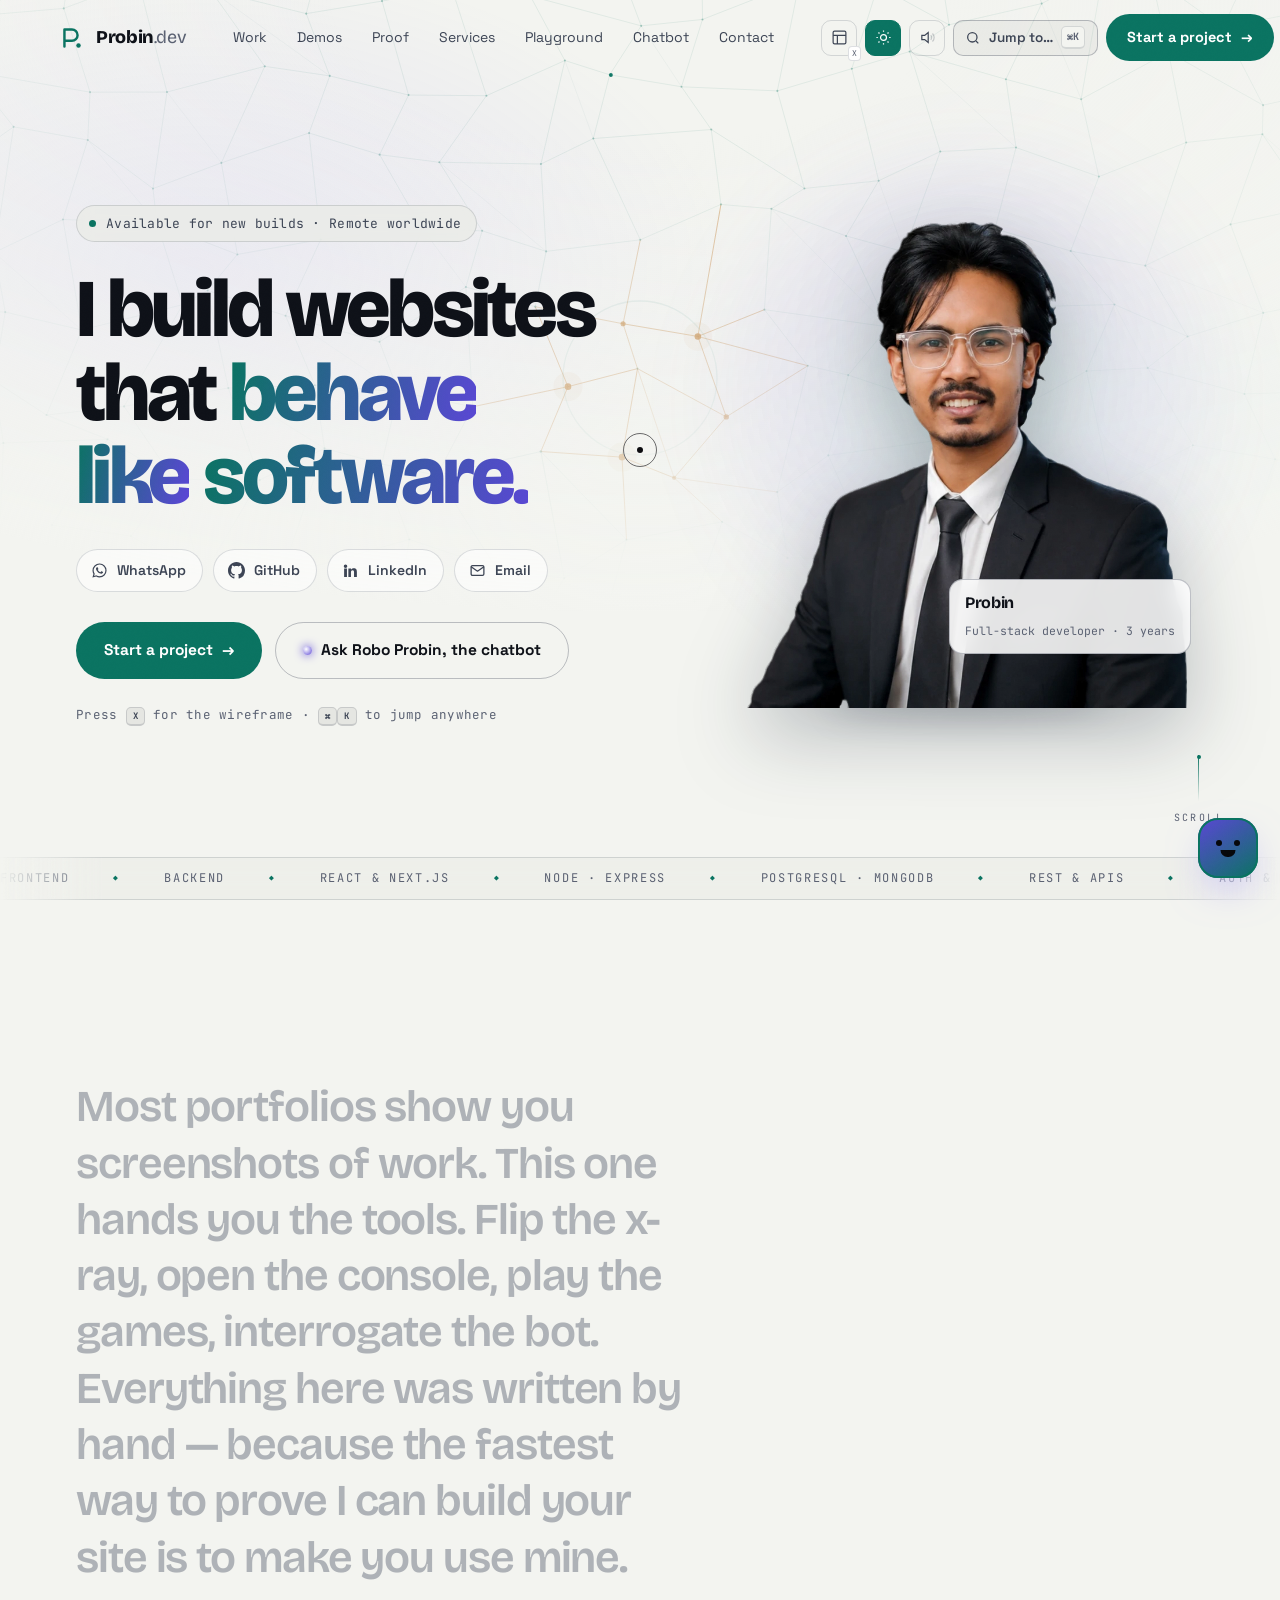
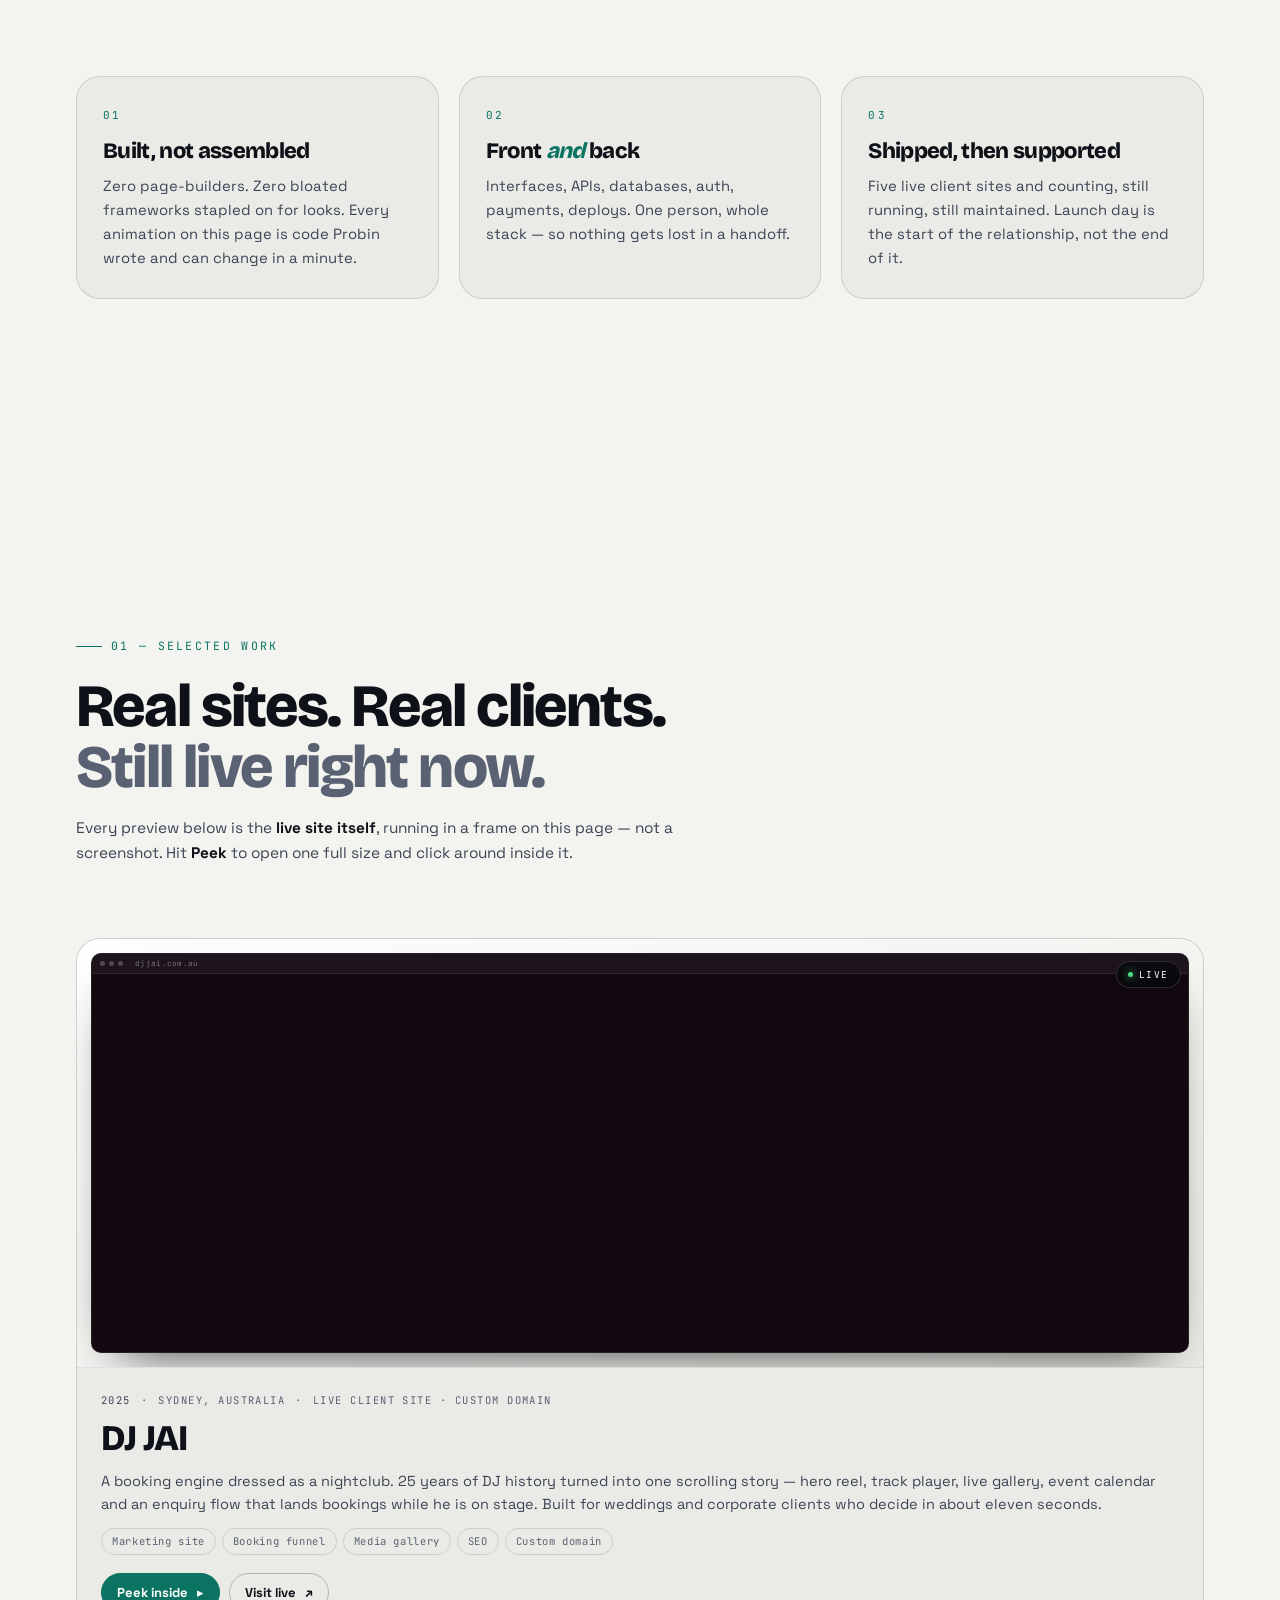
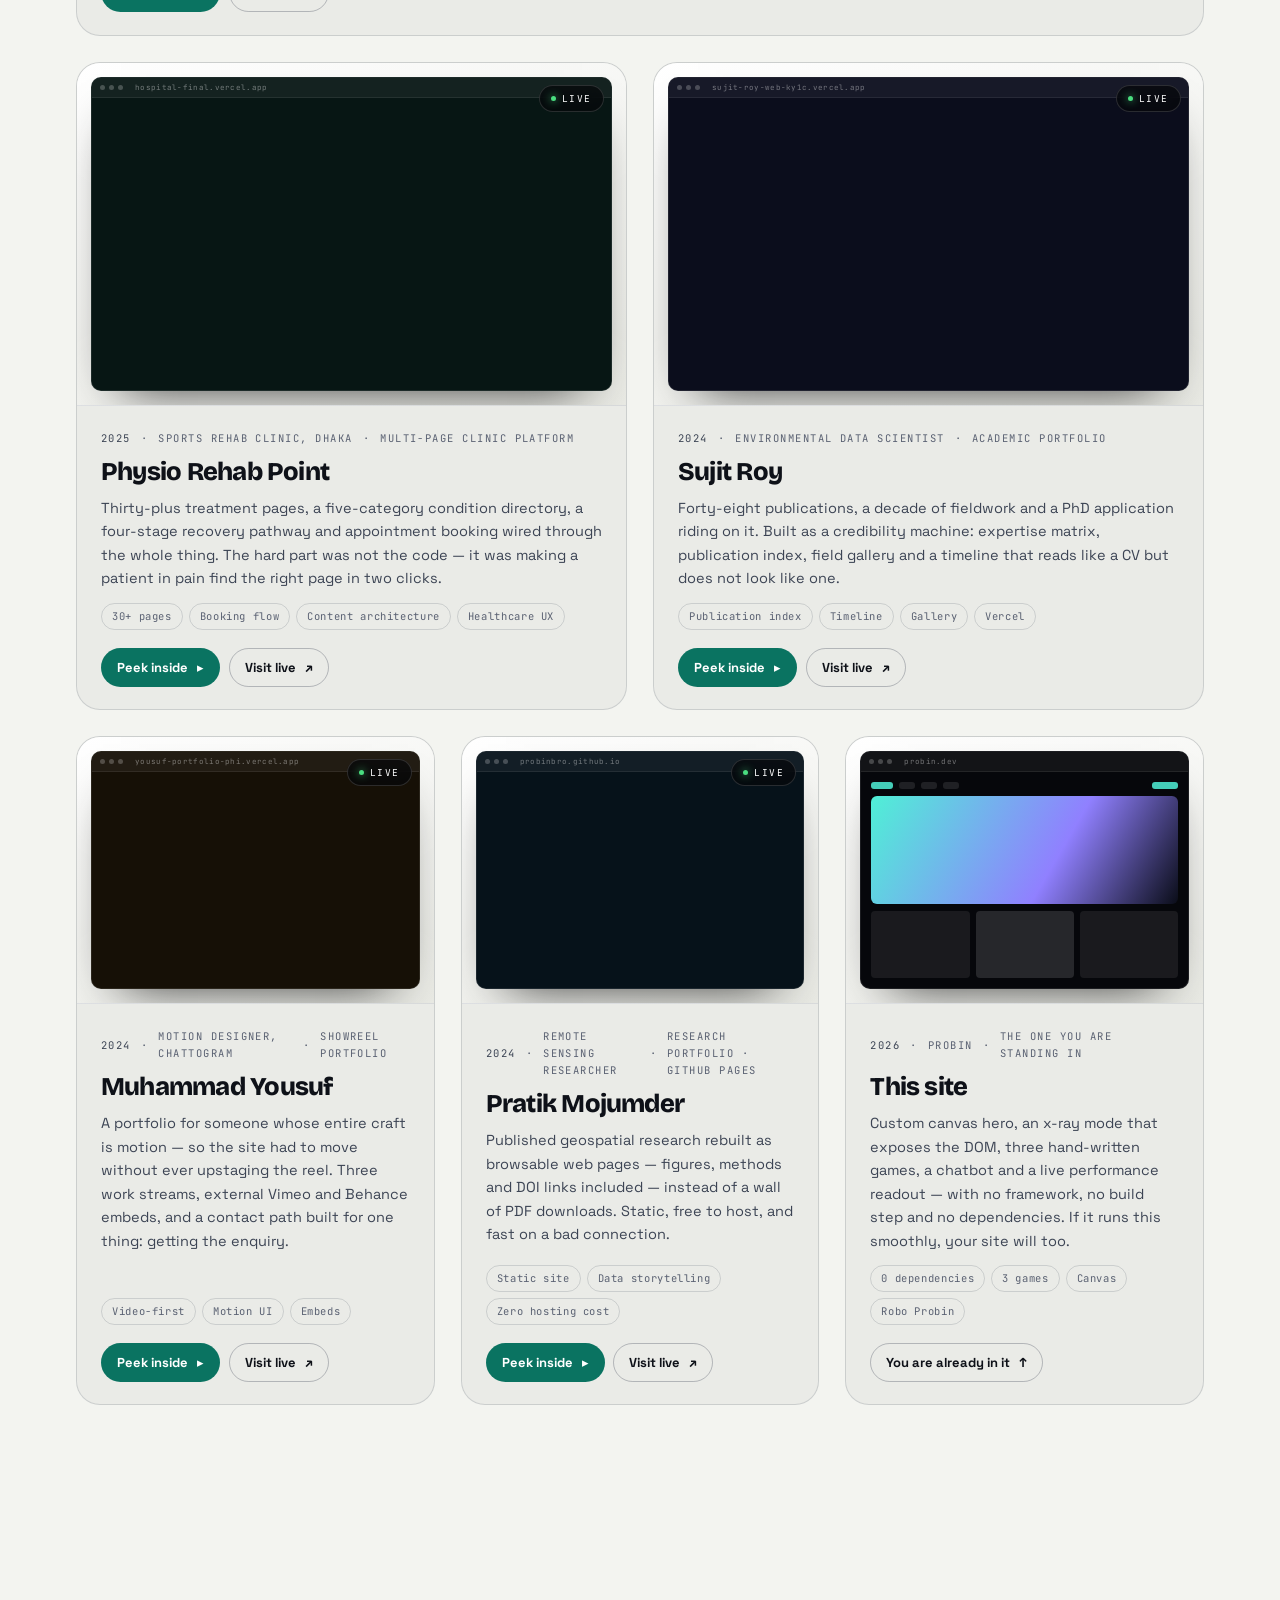
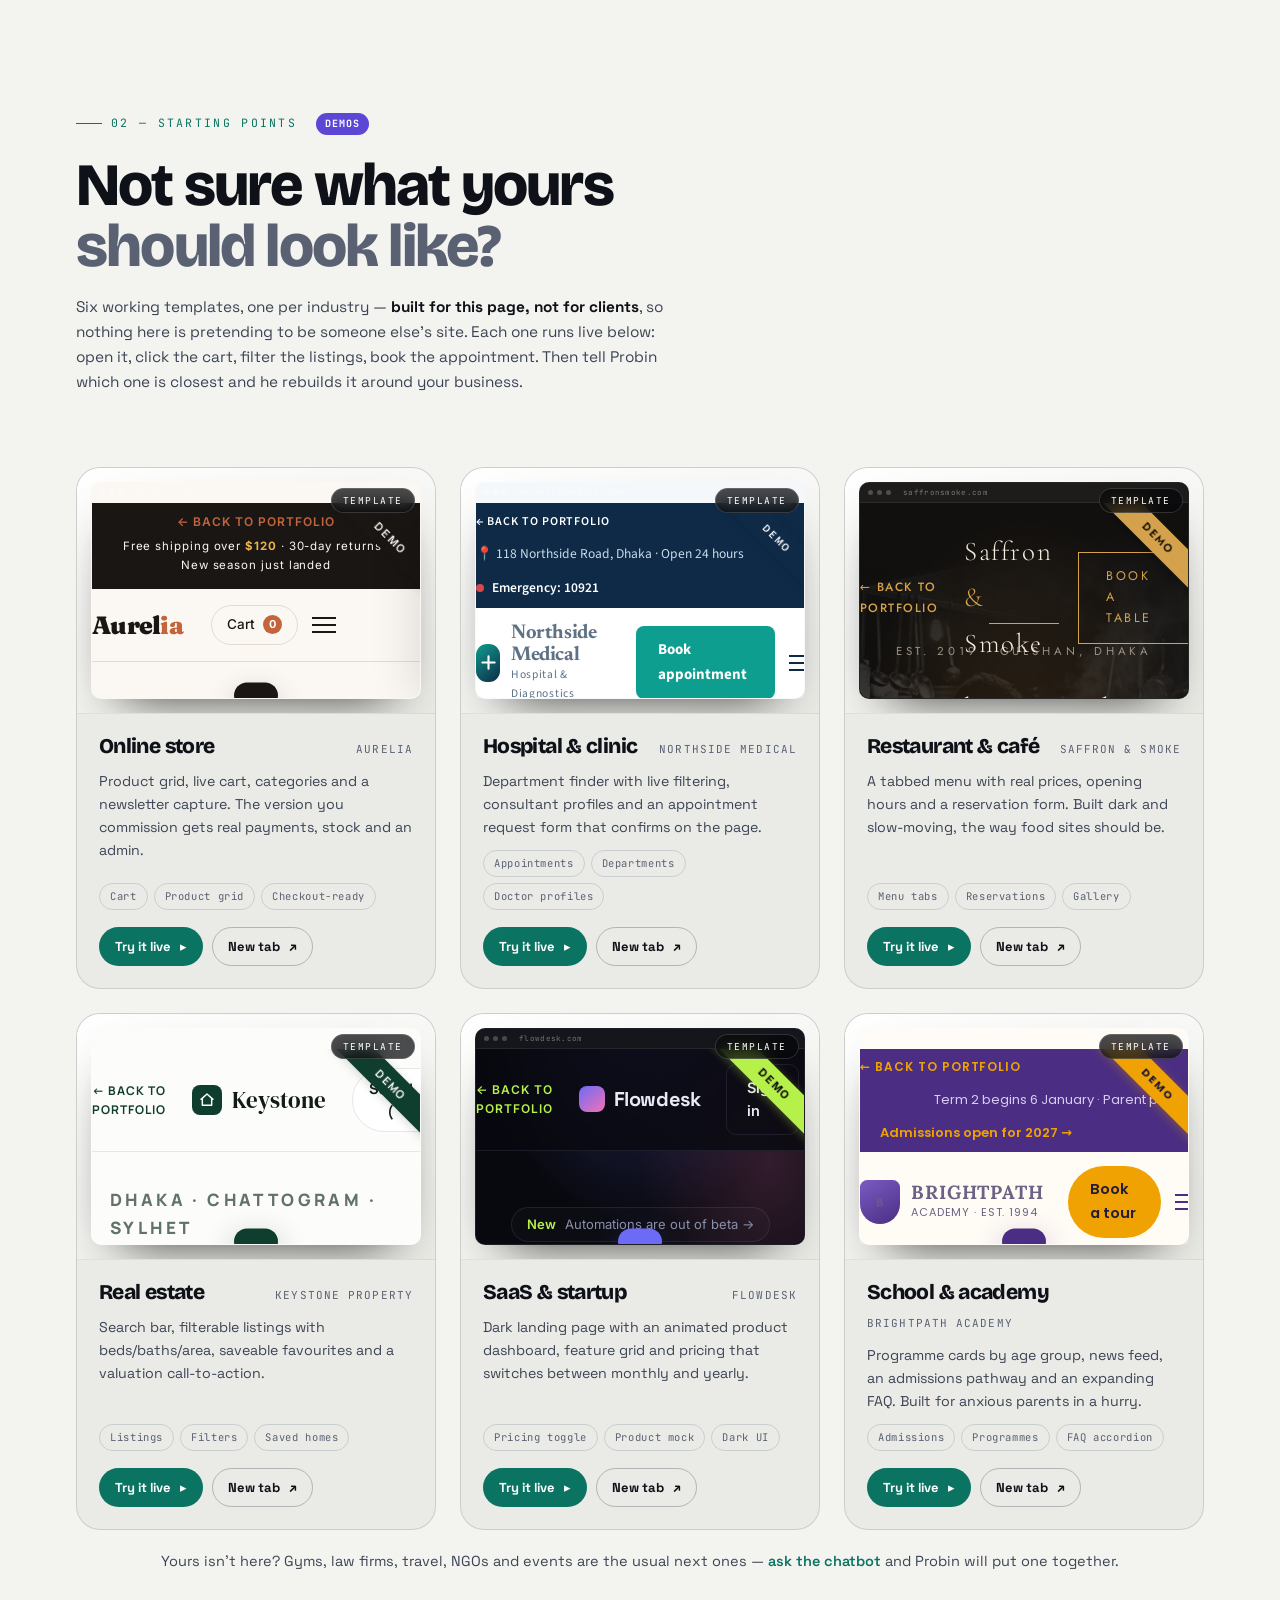
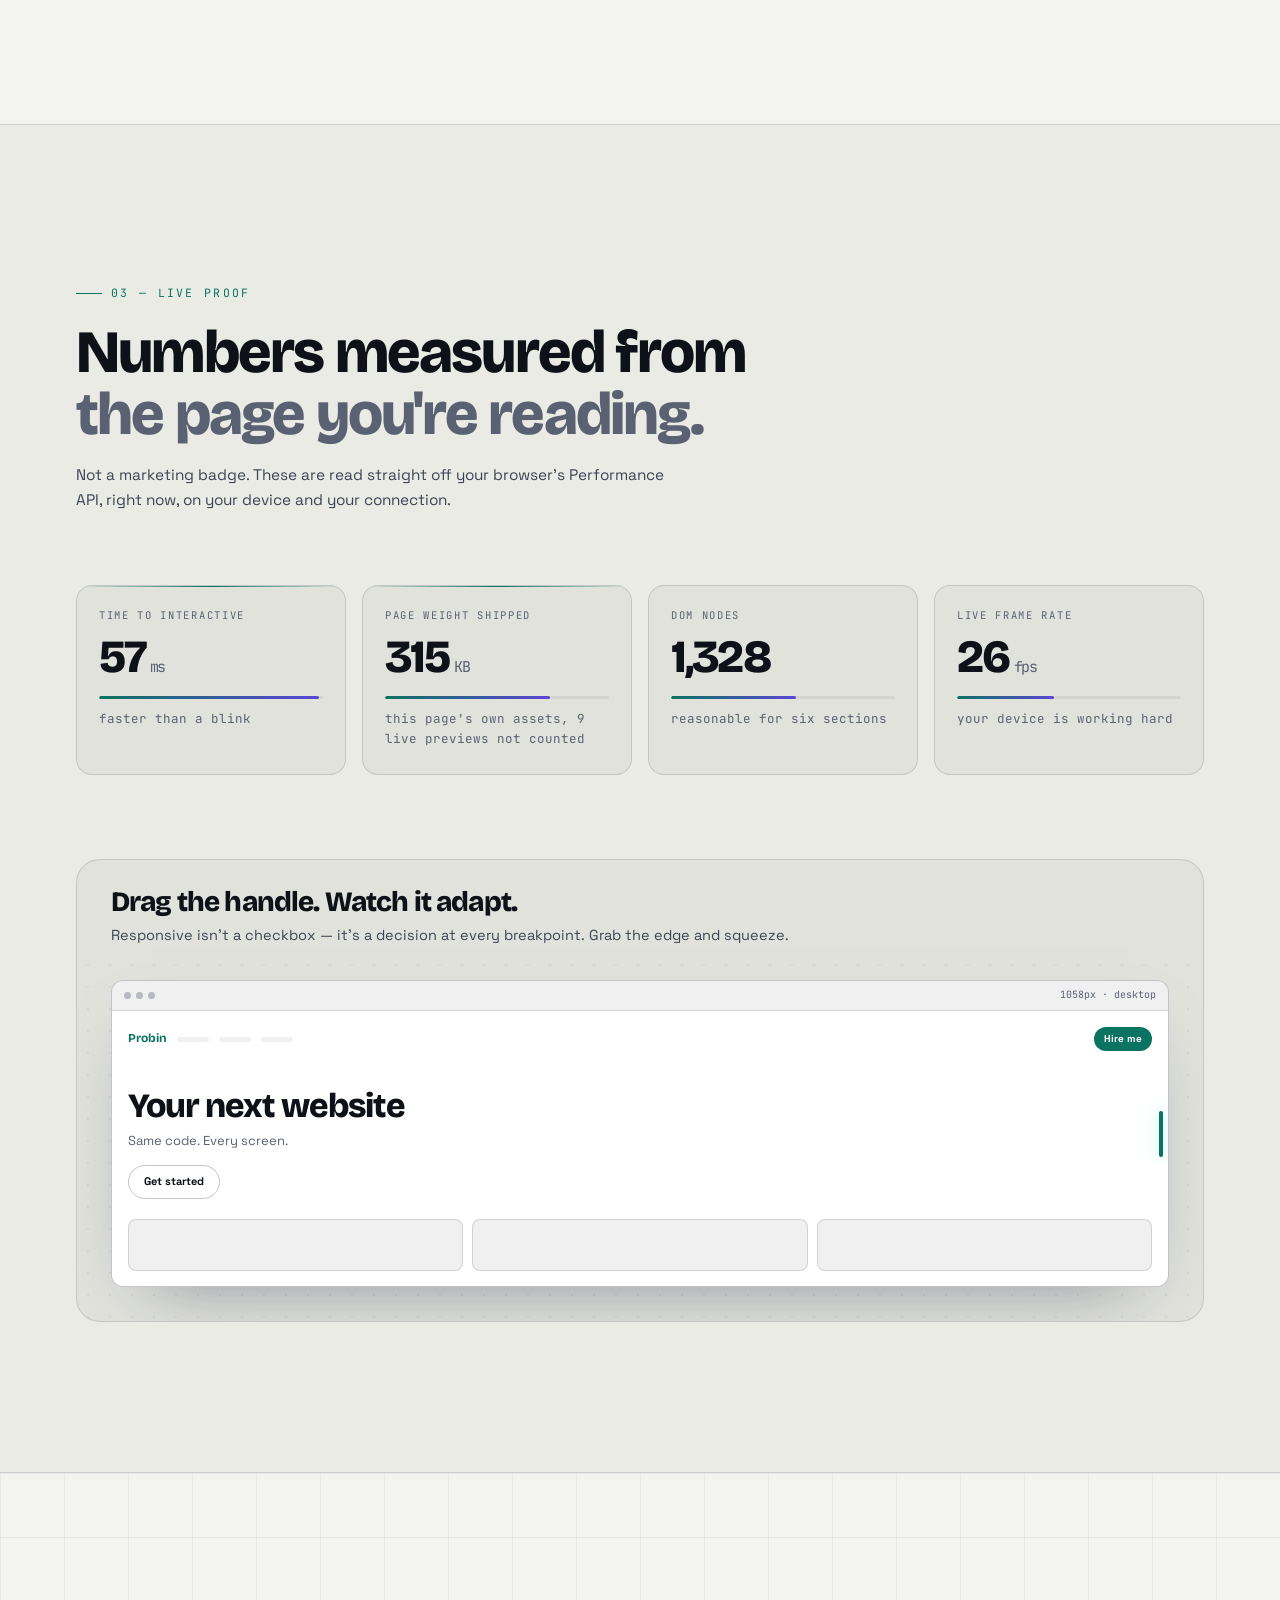
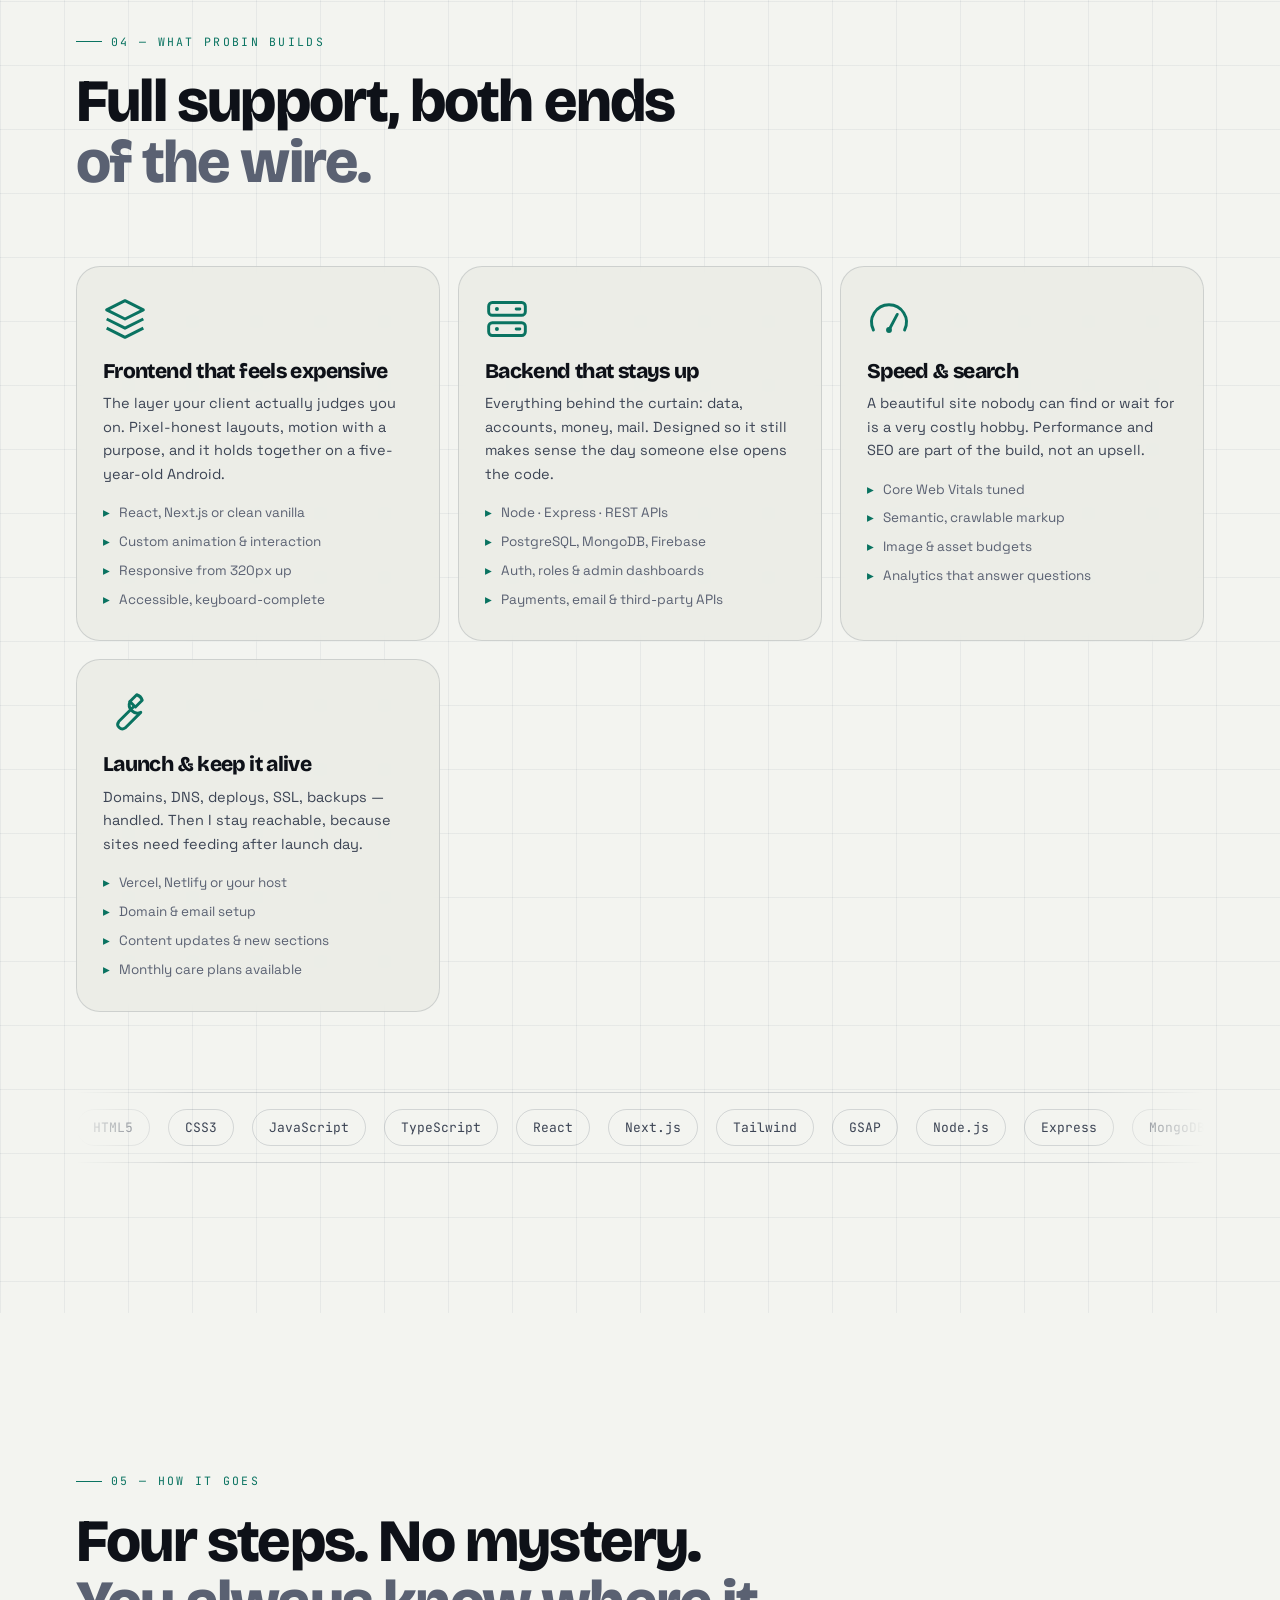
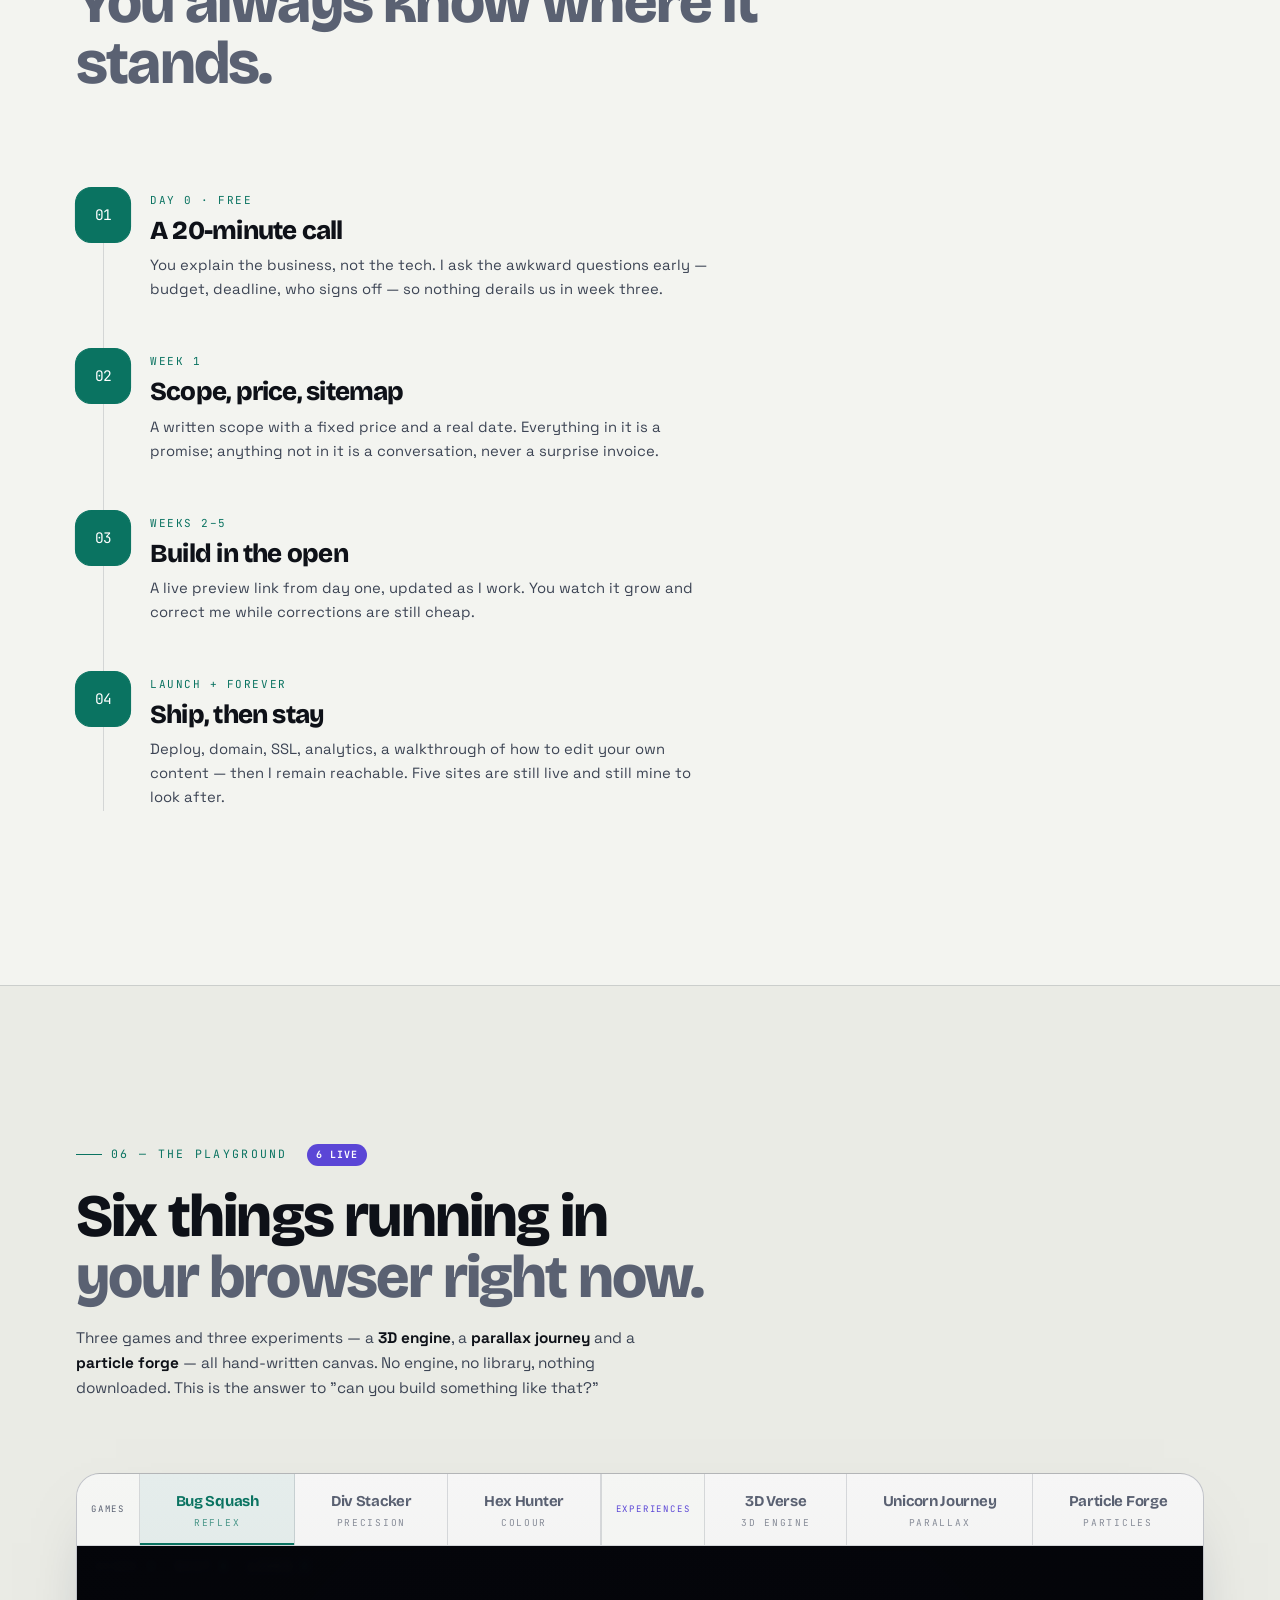
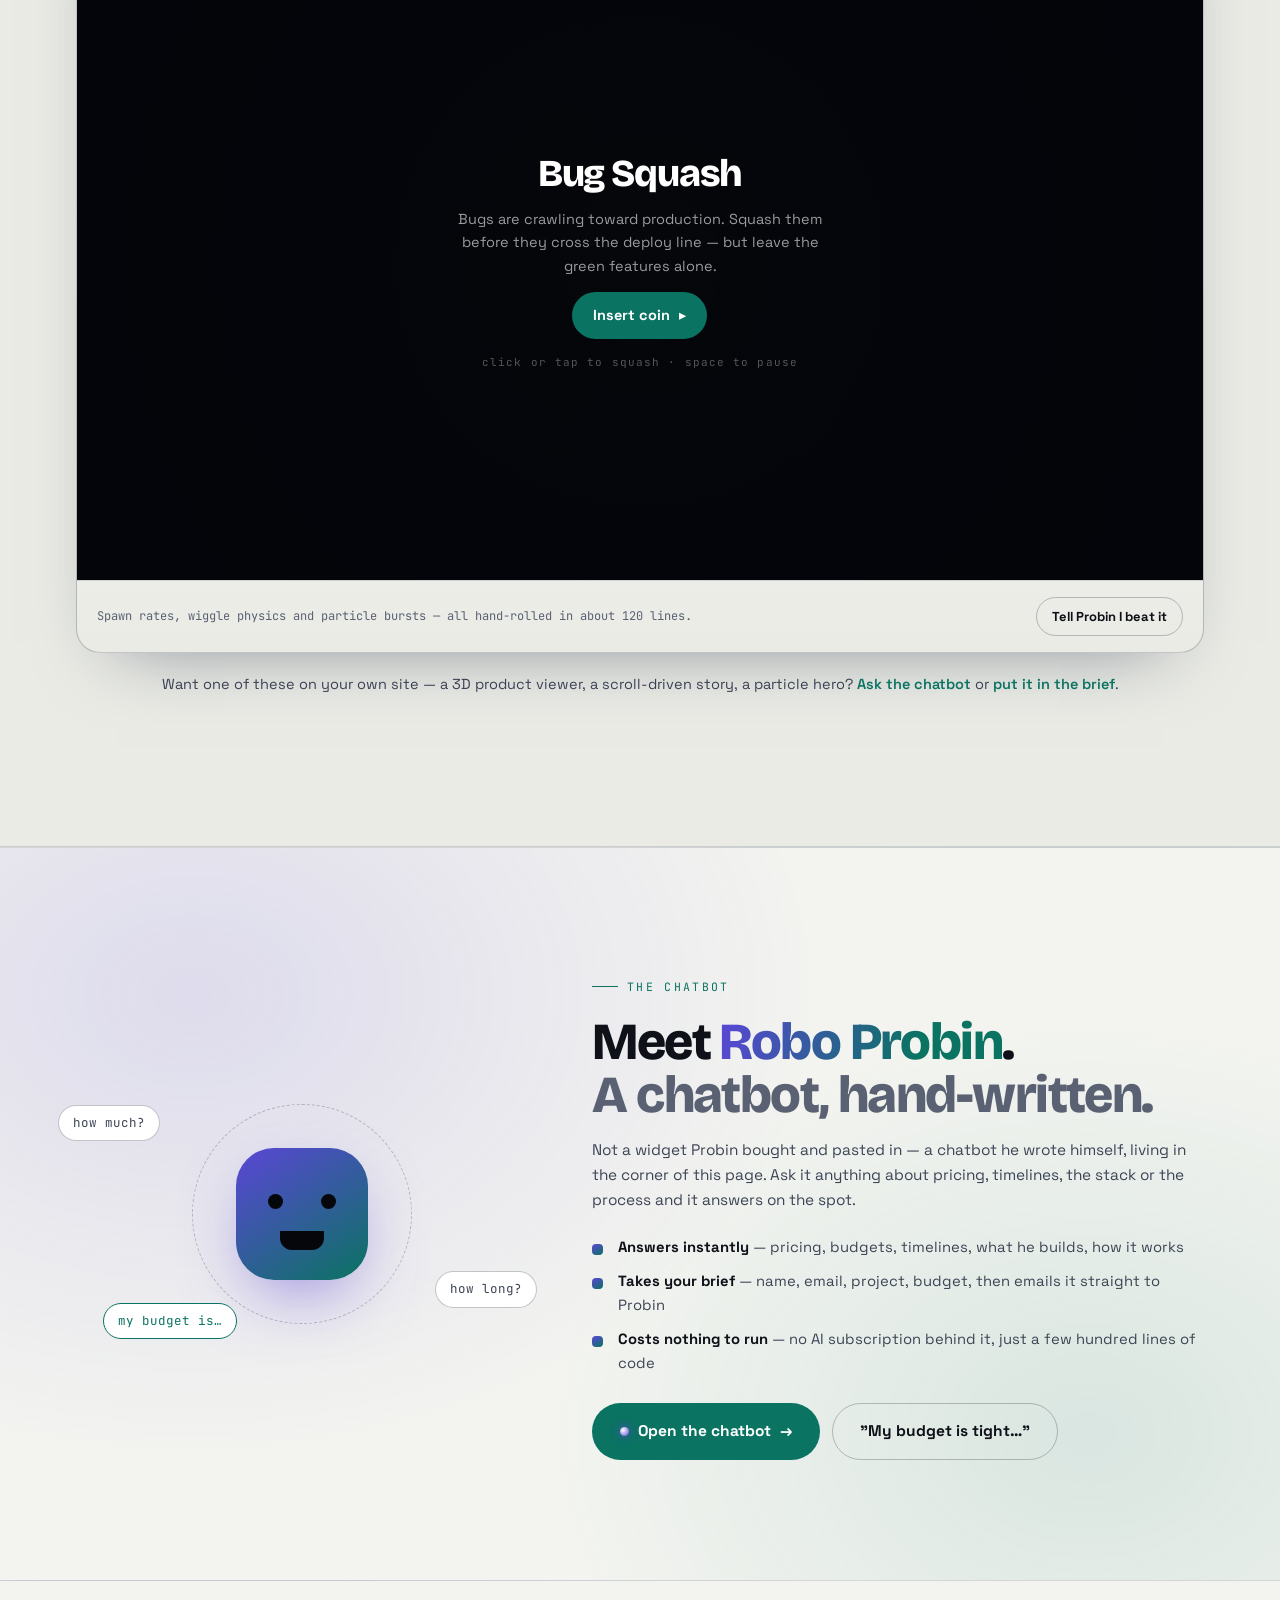
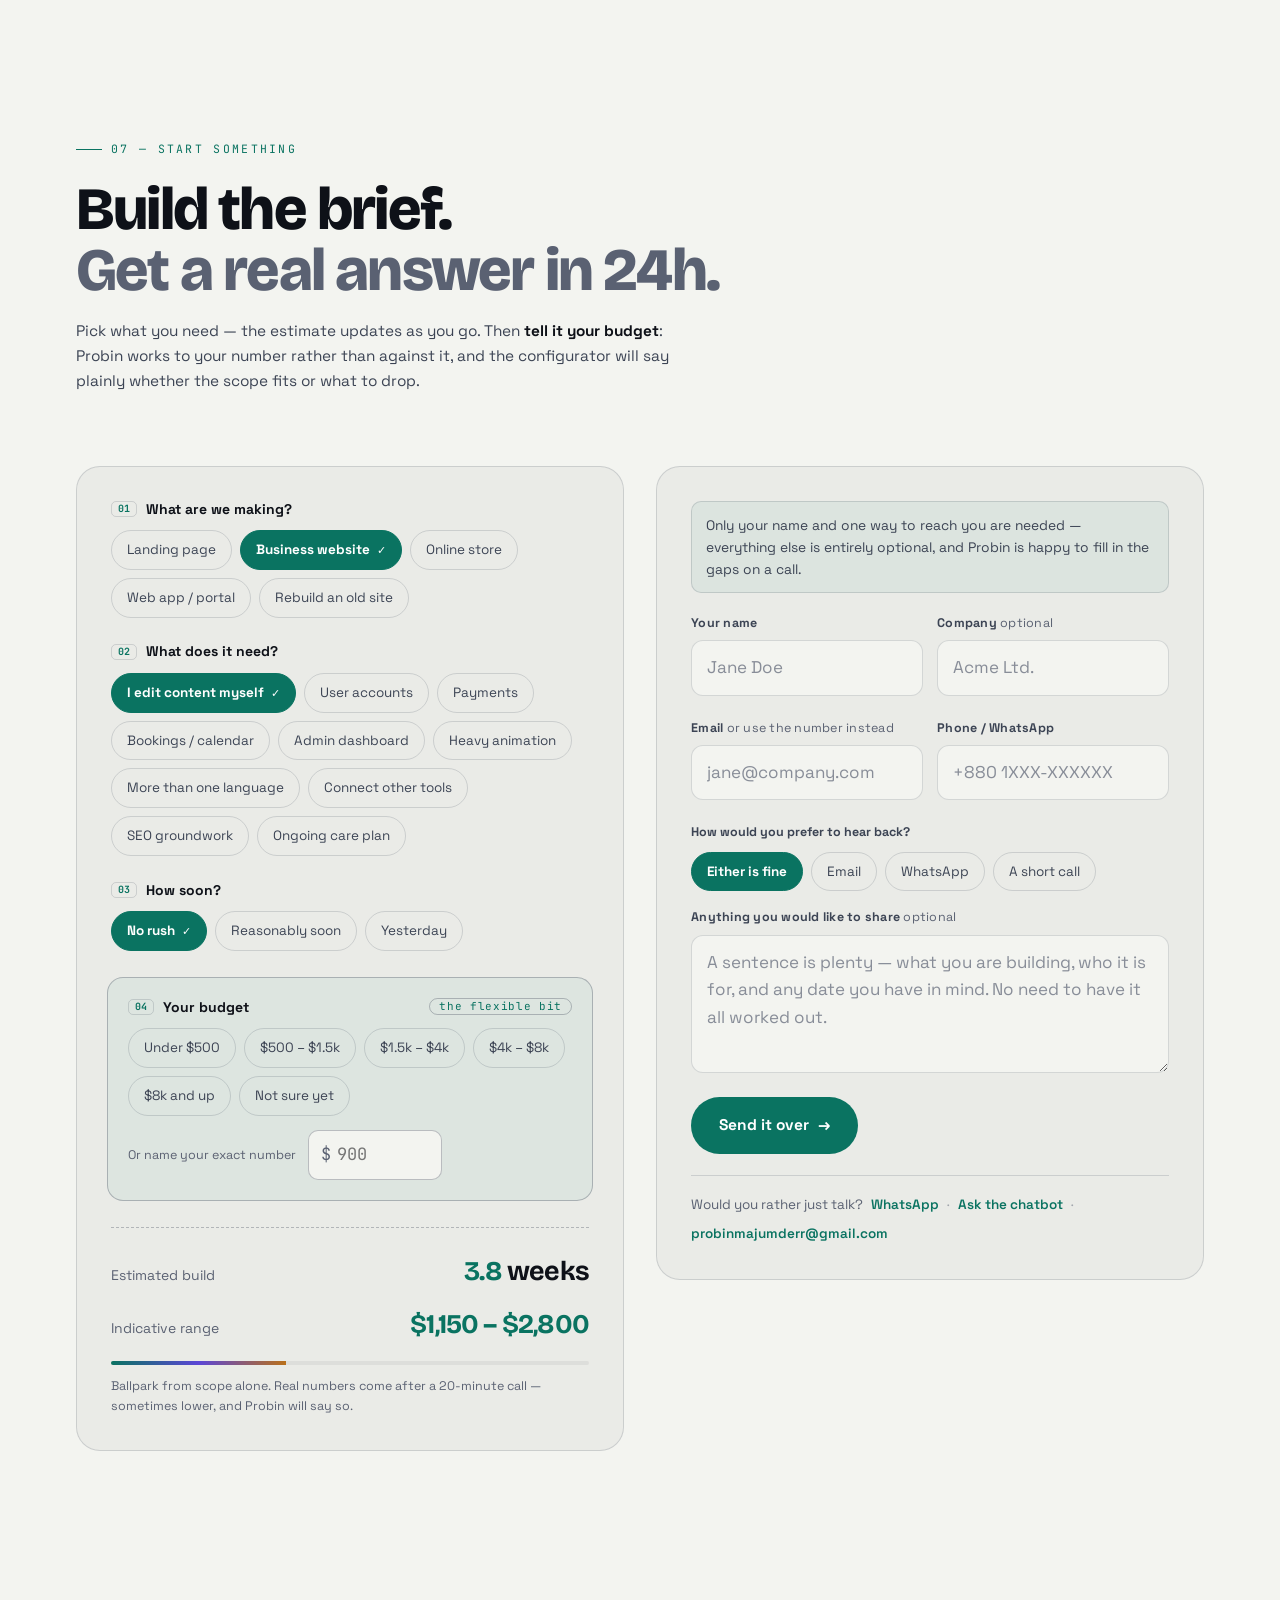
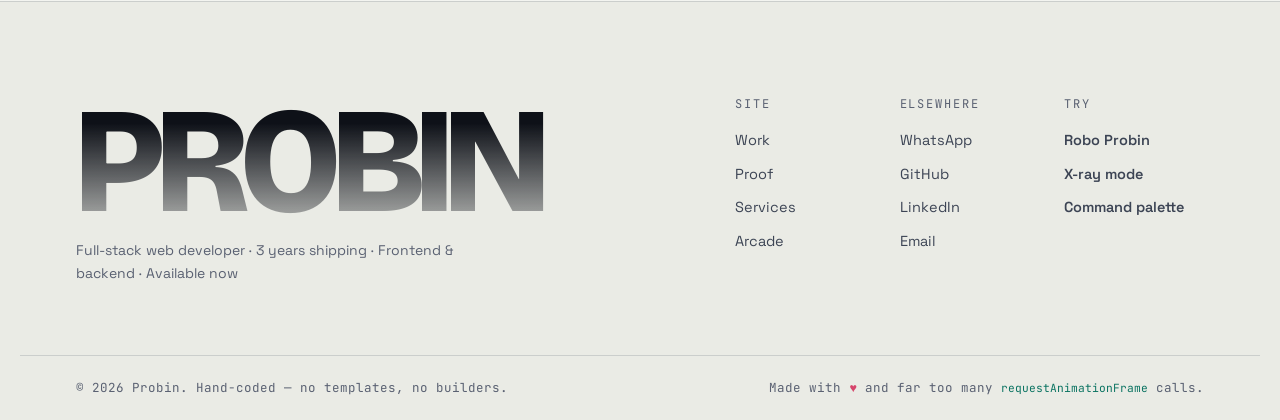
==== commit 13bdb017: "feat: improve all six portfolio demo websites with premium designs and high-quality imagery" ====
--- a/index.html
+++ b/index.html
@@ -1,501 +1,688 @@
 <!DOCTYPE html>
-<html lang="en" data-theme="dark">
+<html lang="en" data-theme="light">
+
 <head>
-<meta charset="UTF-8" />
-<meta name="viewport" content="width=device-width, initial-scale=1, viewport-fit=cover" />
-<title>Probin — I build websites that behave like software</title>
-<meta name="description" content="Probin is a full-stack web developer with 3 years of experience building fast, custom, hand-coded websites and web apps. Frontend, backend, and everything between." />
-<meta name="theme-color" content="#06070B" />
-
-<meta property="og:type" content="website" />
-<meta property="og:title" content="Probin — I build websites that behave like software" />
-<meta property="og:description" content="Full-stack web developer. Hand-coded, fast, and a little bit alive. Meet Robo Probin inside." />
-<meta property="og:image" content="assets/og.svg" />
-<meta name="twitter:card" content="summary_large_image" />
-
-<link rel="icon" href="assets/favicon.svg" type="image/svg+xml" />
-<link rel="preconnect" href="https://fonts.googleapis.com" />
-<link rel="preconnect" href="https://fonts.gstatic.com" crossorigin />
-<link href="https://fonts.googleapis.com/css2?family=Bricolage+Grotesque:opsz,wght@12..96,400;12..96,600;12..96,800&family=Space+Grotesk:wght@400;500;700&family=JetBrains+Mono:wght@400;700&display=swap" rel="stylesheet" />
-
-<link rel="stylesheet" href="css/main.css" />
-<link rel="stylesheet" href="css/components.css" />
-<link rel="stylesheet" href="css/blueprint.css" />
+  <meta charset="UTF-8" />
+  <meta name="viewport" content="width=device-width, initial-scale=1, viewport-fit=cover" />
+  <title>Probin — I build websites that behave like software</title>
+  <meta name="description"
+    content="Probin is a full-stack web developer with 3 years of experience building fast, custom, hand-coded websites and web apps. Frontend, backend, and everything between." />
+  <meta name="theme-color" content="#F3F4F0" />
+
+  <meta property="og:type" content="website" />
+  <meta property="og:title" content="Probin — I build websites that behave like software" />
+  <meta property="og:description"
+    content="Full-stack web developer. Hand-coded, fast, and a little bit alive. Meet Robo Probin inside." />
+  <!-- Facebook, LinkedIn, WhatsApp and X all ignore SVG previews, so this is a
+       real 1200×630 PNG. Regenerate it if the headline or photo ever changes. -->
+  <meta property="og:image" content="assets/og.png" />
+  <meta property="og:image:width" content="1200" />
+  <meta property="og:image:height" content="630" />
+  <meta property="og:image:alt" content="Probin — full-stack web developer" />
+  <meta name="twitter:card" content="summary_large_image" />
+  <meta name="twitter:image" content="assets/og.png" />
+
+  <link rel="icon" href="assets/favicon.svg" type="image/svg+xml" />
+  <link rel="preconnect" href="https://fonts.googleapis.com" />
+  <link rel="preconnect" href="https://fonts.gstatic.com" crossorigin />
+  <link
+    href="https://fonts.googleapis.com/css2?family=Bricolage+Grotesque:opsz,wght@12..96,400;12..96,600;12..96,800&family=Space+Grotesk:wght@400;500;700&family=JetBrains+Mono:wght@400;700&display=swap"
+    rel="stylesheet" />
+
+  <link rel="stylesheet" href="css/main.css" />
+  <link rel="stylesheet" href="css/components.css" />
+  <link rel="stylesheet" href="css/blueprint.css" />
 </head>
+
 <body>
 
-<!-- ══════════════ BOOT SEQUENCE ══════════════ -->
-<div id="boot" class="boot" aria-hidden="true">
-  <div class="boot__inner">
-    <div class="boot__mark"><span>P</span></div>
-    <pre class="boot__log" id="boot-log"></pre>
-    <div class="boot__bar"><i></i></div>
-    <button class="boot__skip" id="boot-skip" type="button">skip →</button>
-  </div>
-</div>
-
-<!-- ══════════════ CHROME ══════════════ -->
-<div class="scroll-rail" aria-hidden="true"><i id="scroll-rail-fill"></i></div>
-<div class="cursor" id="cursor" aria-hidden="true"><i class="cursor__dot"></i><i class="cursor__ring"></i><span class="cursor__label"></span></div>
-<div class="grain" aria-hidden="true"></div>
-
-<a class="skip-link" href="#hero">Skip to content</a>
-
-<header class="nav" id="nav" data-x="header.nav">
-  <a class="nav__brand" href="#hero" aria-label="Probin, home">
-    <span class="nav__mark" aria-hidden="true">
-      <svg viewBox="0 0 32 32" width="30" height="30"><path class="mk-p" d="M9 25V7h8a6 6 0 0 1 0 12H9" fill="none" stroke="currentColor" stroke-width="2.6" stroke-linecap="round" stroke-linejoin="round"/><circle class="mk-dot" cx="24" cy="24" r="2.4" fill="currentColor"/></svg>
-    </span>
-    <span class="nav__name">Probin<i>.dev</i></span>
-  </a>
-
-  <nav class="nav__links" aria-label="Primary">
-    <a href="#work" data-nav>Work</a>
-    <a href="#proof" data-nav>Proof</a>
-    <a href="#services" data-nav>Services</a>
-    <a href="#arcade" data-nav>Playground</a>
-    <a href="#chatbot" data-nav>Chatbot</a>
-    <a href="#contact" data-nav>Contact</a>
-  </nav>
-
-  <div class="nav__tools">
-    <button class="tool" id="btn-xray" type="button" title="X-ray mode (X)" aria-pressed="false">
-      <svg viewBox="0 0 24 24" width="17" height="17" fill="none" stroke="currentColor" stroke-width="1.7"><rect x="3" y="3" width="18" height="18" rx="2"/><path d="M3 9h18M9 9v12"/></svg>
-      <span class="tool__kbd">X</span>
-    </button>
-    <button class="tool" id="btn-theme" type="button" title="Toggle light / dark (T)" aria-pressed="false">
-      <svg class="ic-moon" viewBox="0 0 24 24" width="17" height="17" fill="none" stroke="currentColor" stroke-width="1.7"><path d="M20 14.5A8.5 8.5 0 1 1 9.5 4a6.8 6.8 0 0 0 10.5 10.5Z"/></svg>
-      <svg class="ic-sun" viewBox="0 0 24 24" width="17" height="17" fill="none" stroke="currentColor" stroke-width="1.7"><circle cx="12" cy="12" r="4.2"/><path d="M12 2v2M12 20v2M2 12h2M20 12h2M4.9 4.9l1.4 1.4M17.7 17.7l1.4 1.4M19.1 4.9l-1.4 1.4M6.3 17.7l-1.4 1.4"/></svg>
-    </button>
-    <button class="tool" id="btn-sound" type="button" title="Toggle sound" aria-pressed="false">
-      <svg viewBox="0 0 24 24" width="17" height="17" fill="none" stroke="currentColor" stroke-width="1.7"><path d="M4 9v6h4l5 4V5L8 9H4Z"/><path class="wave" d="M16.5 8.8a4.5 4.5 0 0 1 0 6.4M19 6.3a8 8 0 0 1 0 11.4"/></svg>
-    </button>
-    <button class="tool tool--k" id="btn-palette" type="button" title="Jump to anything (Ctrl or ⌘ + K)">
-      <svg viewBox="0 0 24 24" width="16" height="16" fill="none" stroke="currentColor" stroke-width="1.9"><circle cx="11" cy="11" r="7"/><path d="m20 20-3.5-3.5"/></svg>
-      <span class="tool__txt">Jump to…</span>
-      <kbd>⌘K</kbd>
-    </button>
-    <a class="btn btn--primary nav__cta" href="#contact" data-magnetic>
-      <span>Start a project</span>
-      <i class="btn__arrow" aria-hidden="true">→</i>
-    </a>
-    <button class="nav__burger" id="btn-burger" type="button" aria-label="Menu" aria-expanded="false"><i></i><i></i></button>
-  </div>
-</header>
-
-<main id="app">
-
-<!-- ══════════════ 01 · HERO ══════════════ -->
-<section class="hero" id="hero" data-x="section#hero">
-  <canvas class="hero__canvas" id="hero-canvas" aria-hidden="true"></canvas>
-  <div class="hero__veil" aria-hidden="true"></div>
-
-  <div class="hero__inner shell">
-    <div class="hero__tag reveal">
-      <i class="pulse" aria-hidden="true"></i>
-      <span>Available for new builds · Remote worldwide</span>
-    </div>
-
-    <h1 class="hero__title" id="hero-title" data-x="h1">
-      <span class="line"><span class="w" data-w>I</span> <span class="w" data-w>build</span> <span class="w" data-w>websites</span></span>
-      <span class="line"><span class="w" data-w>that</span> <span class="w grad" data-w>behave</span></span>
-      <span class="line"><span class="w grad" data-w>like</span> <span class="w grad" data-w>software.</span></span>
-    </h1>
-
-    <p class="hero__sub reveal">
-      Three years, hand-coded. Frontend that feels expensive, backend that doesn't fall over.
-      No page builders, no templates — <b>this page is the proof</b>, and you're standing in it.
-    </p>
-
-    <div class="hero__cta reveal">
-      <a class="btn btn--primary btn--lg" href="#contact" data-magnetic><span>Start a project</span><i class="btn__arrow">→</i></a>
-      <button class="btn btn--ghost btn--lg" type="button" data-open-bot data-magnetic>
-        <span class="bot-dot" aria-hidden="true"></span><span>Ask Robo Probin, the chatbot</span>
-      </button>
-    </div>
-
-    <div class="hero__hint reveal">
-      Press <kbd>X</kbd> for the wireframe · <kbd>⌘</kbd><kbd>K</kbd> to jump anywhere
+  <!-- ══════════════ BOOT SEQUENCE ══════════════ -->
+  <div id="boot" class="boot" aria-hidden="true">
+    <div class="boot__inner">
+      <div class="boot__mark"><span>P</span></div>
+      <pre class="boot__log" id="boot-log"></pre>
+      <div class="boot__bar"><i></i></div>
+      <button class="boot__skip" id="boot-skip" type="button">skip →</button>
     </div>
   </div>
 
-  <div class="hero__ticker" aria-hidden="true">
-    <div class="ticker__track" id="ticker-track"></div>
-  </div>
-
-  <div class="hero__scroll" aria-hidden="true"><i></i><span>scroll</span></div>
-</section>
-
-<!-- ══════════════ 02 · MANIFESTO ══════════════ -->
-<section class="manifesto" id="manifesto" data-x="section#manifesto">
-  <div class="shell">
-    <p class="kinetic" id="kinetic">
-      Most portfolios show you screenshots of work.
-      This one hands you the tools. Flip the x-ray, open the console, play the games,
-      interrogate the bot. Everything here was written by hand — because the fastest way to
-      prove I can build your site is to make you use mine.
-    </p>
-
-    <div class="manifesto__cards">
-      <article class="mcard reveal" data-x="article.mcard">
-        <span class="mcard__no">01</span>
-        <h3>Built, not assembled</h3>
-        <p>Zero page-builders. Zero bloated frameworks stapled on for looks. Every animation on this page is code Probin wrote and can change in a minute.</p>
-      </article>
-      <article class="mcard reveal" data-x="article.mcard">
-        <span class="mcard__no">02</span>
-        <h3>Front <em>and</em> back</h3>
-        <p>Interfaces, APIs, databases, auth, payments, deploys. One person, whole stack — so nothing gets lost in a handoff.</p>
-      </article>
-      <article class="mcard reveal" data-x="article.mcard">
-        <span class="mcard__no">03</span>
-        <h3>Shipped, then supported</h3>
-        <p>Five live client sites and counting, still running, still maintained. Launch day is the start of the relationship, not the end of it.</p>
-      </article>
+  <!-- ══════════════ CHROME ══════════════ -->
+  <div class="scroll-rail" aria-hidden="true"><i id="scroll-rail-fill"></i></div>
+  <div class="cursor" id="cursor" aria-hidden="true"><i class="cursor__dot"></i><i class="cursor__ring"></i><span
+      class="cursor__label"></span></div>
+  <div class="grain" aria-hidden="true"></div>
+
+  <a class="skip-link" href="#hero">Skip to content</a>
+
+  <header class="nav" id="nav" data-x="header.nav">
+    <a class="nav__brand" href="#hero" aria-label="Probin, home">
+      <span class="nav__mark" aria-hidden="true">
+        <svg viewBox="0 0 32 32" width="30" height="30">
+          <path class="mk-p" d="M9 25V7h8a6 6 0 0 1 0 12H9" fill="none" stroke="currentColor" stroke-width="2.6"
+            stroke-linecap="round" stroke-linejoin="round" />
+          <circle class="mk-dot" cx="24" cy="24" r="2.4" fill="currentColor" />
+        </svg>
+      </span>
+      <span class="nav__name">Probin<i>.dev</i></span>
+    </a>
+
+    <nav class="nav__links" aria-label="Primary">
+      <a href="#work" data-nav>Work</a>
+      <a href="#demos" data-nav>Demos</a>
+      <a href="#proof" data-nav>Proof</a>
+      <a href="#services" data-nav>Services</a>
+      <a href="#arcade" data-nav>Playground</a>
+      <a href="#chatbot" data-nav>Chatbot</a>
+      <a href="#contact" data-nav>Contact</a>
+    </nav>
+
+    <div class="nav__tools">
+      <button class="tool" id="btn-xray" type="button" title="X-ray mode (X)" aria-pressed="false">
+        <svg viewBox="0 0 24 24" width="17" height="17" fill="none" stroke="currentColor" stroke-width="1.7">
+          <rect x="3" y="3" width="18" height="18" rx="2" />
+          <path d="M3 9h18M9 9v12" />
+        </svg>
+        <span class="tool__kbd">X</span>
+      </button>
+      <button class="tool" id="btn-theme" type="button" title="Toggle light / dark (T)" aria-pressed="false">
+        <svg class="ic-moon" viewBox="0 0 24 24" width="17" height="17" fill="none" stroke="currentColor"
+          stroke-width="1.7">
+          <path d="M20 14.5A8.5 8.5 0 1 1 9.5 4a6.8 6.8 0 0 0 10.5 10.5Z" />
+        </svg>
+        <svg class="ic-sun" viewBox="0 0 24 24" width="17" height="17" fill="none" stroke="currentColor"
+          stroke-width="1.7">
+          <circle cx="12" cy="12" r="4.2" />
+          <path
+            d="M12 2v2M12 20v2M2 12h2M20 12h2M4.9 4.9l1.4 1.4M17.7 17.7l1.4 1.4M19.1 4.9l-1.4 1.4M6.3 17.7l-1.4 1.4" />
+        </svg>
+      </button>
+      <button class="tool" id="btn-sound" type="button" title="Toggle sound" aria-pressed="false">
+        <svg viewBox="0 0 24 24" width="17" height="17" fill="none" stroke="currentColor" stroke-width="1.7">
+          <path d="M4 9v6h4l5 4V5L8 9H4Z" />
+          <path class="wave" d="M16.5 8.8a4.5 4.5 0 0 1 0 6.4M19 6.3a8 8 0 0 1 0 11.4" />
+        </svg>
+      </button>
+      <button class="tool tool--k" id="btn-palette" type="button" title="Jump to anything (Ctrl or ⌘ + K)">
+        <svg viewBox="0 0 24 24" width="16" height="16" fill="none" stroke="currentColor" stroke-width="1.9">
+          <circle cx="11" cy="11" r="7" />
+          <path d="m20 20-3.5-3.5" />
+        </svg>
+        <span class="tool__txt">Jump to…</span>
+        <kbd>⌘K</kbd>
+      </button>
+      <a class="btn btn--primary nav__cta" href="#contact" data-magnetic>
+        <span>Start a project</span>
+        <i class="btn__arrow" aria-hidden="true">→</i>
+      </a>
+      <button class="nav__burger" id="btn-burger" type="button" aria-label="Menu"
+        aria-expanded="false"><i></i><i></i></button>
+    </div>
+  </header>
+
+  <main id="app">
+
+    <!-- ══════════════ 01 · HERO ══════════════ -->
+    <section class="hero" id="hero" data-x="section#hero">
+      <canvas class="hero__canvas" id="hero-canvas" aria-hidden="true"></canvas>
+      <div class="hero__veil" aria-hidden="true"></div>
+
+      <div class="hero__inner shell">
+        <div class="hero__copy">
+          <div class="hero__tag reveal">
+            <i class="pulse" aria-hidden="true"></i>
+            <span>Available for new builds · Remote worldwide</span>
+          </div>
+
+          <h1 class="hero__title" id="hero-title" data-x="h1">
+            <span class="line"><span class="w" data-w>I</span> <span class="w" data-w>build</span> <span class="w"
+                data-w>websites</span></span>
+            <span class="line"><span class="w" data-w>that</span> <span class="w grad" data-w>behave</span></span>
+            <span class="line"><span class="w grad" data-w>like</span> <span class="w grad"
+                data-w>software.</span></span>
+          </h1>
+
+          <!-- links built from PROFILE in js/sections.js -->
+          <ul class="hero__social reveal" id="hero-social" aria-label="Probin elsewhere"></ul>
+
+          <div class="hero__cta reveal">
+            <a class="btn btn--primary btn--lg" href="#contact" data-magnetic><span>Start a project</span><i
+                class="btn__arrow">→</i></a>
+            <button class="btn btn--ghost btn--lg" type="button" data-open-bot data-magnetic>
+              <span class="bot-dot" aria-hidden="true"></span><span>Ask Robo Probin, the chatbot</span>
+            </button>
+          </div>
+
+          <div class="hero__hint reveal">
+            Press <kbd>X</kbd> for the wireframe · <kbd>⌘</kbd><kbd>K</kbd> to jump anywhere
+          </div>
+        </div>
+
+        <figure class="hero__portrait reveal" data-x="figure.hero__portrait">
+          <picture>
+            <source srcset="assets/probin.webp" type="image/webp" />
+            <img src="assets/probin.png" width="760" height="838" fetchpriority="high"
+              alt="Probin, full-stack web developer" />
+          </picture>
+          <figcaption>
+            <b>Probin</b>
+            <span>Full-stack developer · 3 years</span>
+          </figcaption>
+        </figure>
+      </div>
+
+      <div class="hero__ticker" aria-hidden="true">
+        <div class="ticker__track" id="ticker-track"></div>
+      </div>
+
+      <div class="hero__scroll" aria-hidden="true"><i></i><span>scroll</span></div>
+    </section>
+
+    <!-- ══════════════ 02 · MANIFESTO ══════════════ -->
+    <section class="manifesto" id="manifesto" data-x="section#manifesto">
+      <div class="shell">
+        <p class="kinetic" id="kinetic">
+          Most portfolios show you screenshots of work.
+          This one hands you the tools. Flip the x-ray, open the console, play the games,
+          interrogate the bot. Everything here was written by hand — because the fastest way to
+          prove I can build your site is to make you use mine.
+        </p>
+
+        <div class="manifesto__cards">
+          <article class="mcard reveal" data-x="article.mcard">
+            <span class="mcard__no">01</span>
+            <h3>Built, not assembled</h3>
+            <p>Zero page-builders. Zero bloated frameworks stapled on for looks. Every animation on this page is code
+              Probin wrote and can change in a minute.</p>
+          </article>
+          <article class="mcard reveal" data-x="article.mcard">
+            <span class="mcard__no">02</span>
+            <h3>Front <em>and</em> back</h3>
+            <p>Interfaces, APIs, databases, auth, payments, deploys. One person, whole stack — so nothing gets lost in a
+              handoff.</p>
+          </article>
+          <article class="mcard reveal" data-x="article.mcard">
+            <span class="mcard__no">03</span>
+            <h3>Shipped, then supported</h3>
+            <p>Five live client sites and counting, still running, still maintained. Launch day is the start of the
+              relationship, not the end of it.</p>
+          </article>
+        </div>
+      </div>
+    </section>
+
+    <!-- ══════════════ 03 · WORK ══════════════ -->
+    <section class="work" id="work" data-x="section#work">
+      <div class="shell">
+        <header class="sec-head reveal">
+          <span class="sec-eyebrow"><i></i>01 — Selected work</span>
+          <h2 class="sec-title">Real sites. Real clients.<br /><span class="dim">Still live right now.</span></h2>
+          <p class="sec-lede">Every preview below is the <b>live site itself</b>, running in a frame on this page — not
+            a screenshot. Hit <b>Peek</b> to open one full size and click around inside it.</p>
+        </header>
+
+        <div class="work__grid" id="work-grid"><!-- injected by js/work.js --></div>
+      </div>
+    </section>
+
+    <!-- ══════════════ 03b · INDUSTRY DEMOS ══════════════ -->
+    <section class="demos" id="demos" data-x="section#demos">
+      <div class="shell">
+        <header class="sec-head reveal">
+          <span class="sec-eyebrow"><i></i>02 — Starting points <b class="sec-flag sec-flag--amber">demos</b></span>
+          <h2 class="sec-title">Not sure what yours<br /><span class="dim">should look like?</span></h2>
+          <p class="sec-lede">
+            Six working templates, one per industry — <b>built for this page, not for clients</b>, so nothing here is
+            pretending to be someone else's site. Each one runs live below: open it, click the cart, filter the
+            listings,
+            book the appointment. Then tell Probin which one is closest and he rebuilds it around your business.
+          </p>
+        </header>
+
+        <!-- js/work.js replaces the contents of #demo-grid with the rich cards.
+         The plain list below is the fallback: if scripts are blocked, still
+         loading, or the browser is holding a stale cached copy, every demo
+         stays reachable instead of leaving an empty gap under the heading. -->
+        <div class="demo-grid" id="demo-grid">
+          <ul class="demo-fallback">
+            <li><a href="demos/ecommerce.html">Online store <span>Aurelia — cart, product grid,
+                  checkout-ready</span></a></li>
+            <li><a href="demos/hospital.html">Hospital &amp; clinic <span>Northside Medical — departments,
+                  appointments</span></a></li>
+            <li><a href="demos/restaurant.html">Restaurant &amp; café <span>Saffron &amp; Smoke — menu tabs,
+                  reservations</span></a></li>
+            <li><a href="demos/realestate.html">Real estate <span>Keystone — filterable listings, saved homes</span></a>
+            </li>
+            <li><a href="demos/saas.html">SaaS &amp; startup <span>Flowdesk — product mock, pricing toggle</span></a>
+            </li>
+            <li><a href="demos/school.html">School &amp; academy <span>Brightpath — programmes, admissions,
+                  FAQ</span></a></li>
+          </ul>
+        </div>
+
+        <p class="cabinet__note reveal">
+          Yours isn't here? Gyms, law firms, travel, NGOs and events are the usual next ones —
+          <button class="linkish" type="button" data-open-bot data-bot-seed="Can you build a demo for my industry?">ask
+            the chatbot</button>
+          and Probin will put one together.
+        </p>
+      </div>
+    </section>
+
+    <!-- ══════════════ 04 · PROOF / LIVE VITALS ══════════════ -->
+    <section class="proof" id="proof" data-x="section#proof">
+      <div class="shell">
+        <header class="sec-head reveal">
+          <span class="sec-eyebrow"><i></i>03 — Live proof</span>
+          <h2 class="sec-title">Numbers measured from<br /><span class="dim">the page you're reading.</span></h2>
+          <p class="sec-lede">Not a marketing badge. These are read straight off your browser's Performance API, right
+            now, on your device and your connection.</p>
+        </header>
+
+        <div class="vitals" id="vitals" data-x="div.vitals">
+          <article class="vital" data-vital="load">
+            <h4>Time to interactive</h4>
+            <div class="vital__num"><span data-val>—</span><i>ms</i></div>
+            <div class="vital__bar"><i></i></div>
+            <p data-note>measuring…</p>
+          </article>
+          <article class="vital" data-vital="weight">
+            <h4>Page weight shipped</h4>
+            <div class="vital__num"><span data-val>—</span><i>KB</i></div>
+            <div class="vital__bar"><i></i></div>
+            <p data-note>measuring…</p>
+          </article>
+          <article class="vital" data-vital="nodes">
+            <h4>DOM nodes</h4>
+            <div class="vital__num"><span data-val>—</span><i></i></div>
+            <div class="vital__bar"><i></i></div>
+            <p data-note>measuring…</p>
+          </article>
+          <article class="vital" data-vital="fps">
+            <h4>Live frame rate</h4>
+            <div class="vital__num"><span data-val>—</span><i>fps</i></div>
+            <div class="vital__bar"><i></i></div>
+            <p data-note>sampling…</p>
+          </article>
+        </div>
+
+        <div class="responsive-lab reveal" data-x="div.responsive-lab">
+          <div class="rl__head">
+            <h3>Drag the handle. Watch it adapt.</h3>
+            <p>Responsive isn't a checkbox — it's a decision at every breakpoint. Grab the edge and squeeze.</p>
+          </div>
+          <div class="rl__stage">
+            <div class="rl__frame" id="rl-frame">
+              <div class="rl__chrome"><i></i><i></i><i></i><span id="rl-width">1200px · desktop</span></div>
+              <div class="rl__page">
+                <div class="rl__nav"><b>Probin</b><span></span><span></span><span></span><em>Hire me</em></div>
+                <div class="rl__hero">
+                  <h5>Your next website</h5>
+                  <p>Same code. Every screen.</p><i class="rl__btn">Get started</i>
+                </div>
+                <div class="rl__cards"><i></i><i></i><i></i></div>
+              </div>
+              <button class="rl__handle" id="rl-handle" aria-label="Resize preview"><span></span></button>
+            </div>
+          </div>
+        </div>
+      </div>
+    </section>
+
+    <!-- ══════════════ 05 · SERVICES ══════════════ -->
+    <section class="services" id="services" data-x="section#services">
+      <div class="shell">
+        <header class="sec-head reveal">
+          <span class="sec-eyebrow"><i></i>04 — What Probin builds</span>
+          <h2 class="sec-title">Full support, both ends<br /><span class="dim">of the wire.</span></h2>
+        </header>
+        <div class="svc" id="svc-grid"><!-- injected by js/services.js --></div>
+
+        <div class="stack-marquee" aria-label="Tech stack">
+          <div class="stack-marquee__track" id="stack-track"></div>
+        </div>
+      </div>
+    </section>
+
+    <!-- ══════════════ 06 · PROCESS ══════════════ -->
+    <section class="process" id="process" data-x="section#process">
+      <div class="shell">
+        <header class="sec-head reveal">
+          <span class="sec-eyebrow"><i></i>05 — How it goes</span>
+          <h2 class="sec-title">Four steps. No mystery.<br /><span class="dim">You always know where it stands.</span>
+          </h2>
+        </header>
+        <ol class="steps" id="steps"><!-- injected --></ol>
+      </div>
+    </section>
+
+    <!-- ══════════════ 07 · ARCADE ══════════════ -->
+    <section class="arcade" id="arcade" data-x="section#arcade">
+      <div class="shell">
+        <header class="sec-head sec-head--wide reveal">
+          <span class="sec-eyebrow"><i></i>06 — The playground <b class="sec-flag">6 live</b></span>
+          <h2 class="sec-title">Six things running in<br /><span class="dim">your browser right now.</span></h2>
+          <p class="sec-lede">Three games and three experiments — a <b>3D engine</b>, a <b>parallax journey</b> and a
+            <b>particle forge</b> — all hand-written canvas. No engine, no library, nothing downloaded. This is the
+            answer to "can you build something like that?"
+          </p>
+        </header>
+
+        <div class="cabinet" data-x="div.cabinet">
+          <div class="cabinet__tabs" role="tablist" aria-label="Games and experiences">
+            <span class="tabs__label">Games</span>
+            <button class="gtab is-on" role="tab" aria-selected="true" data-game="bugs"><b>Bug
+                Squash</b><span>reflex</span></button>
+            <button class="gtab" role="tab" aria-selected="false" data-game="stack"><b>Div
+                Stacker</b><span>precision</span></button>
+            <button class="gtab" role="tab" aria-selected="false" data-game="hex"><b>Hex
+                Hunter</b><span>colour</span></button>
+            <span class="tabs__label tabs__label--alt">Experiences</span>
+            <button class="gtab gtab--demo" role="tab" aria-selected="false" data-game="verse"><b>3D Verse</b><span>3d
+                engine</span></button>
+            <button class="gtab gtab--demo" role="tab" aria-selected="false" data-game="unicorn"><b>Unicorn
+                Journey</b><span>parallax</span></button>
+            <button class="gtab gtab--demo" role="tab" aria-selected="false" data-game="forge"><b>Particle
+                Forge</b><span>particles</span></button>
+          </div>
+
+          <div class="cabinet__screen">
+            <div class="screen__scan" aria-hidden="true"></div>
+            <canvas id="game-canvas" width="960" height="540" tabindex="0" aria-label="Game screen"></canvas>
+            <div class="screen__hud">
+              <span class="hud__item">SCORE <b id="hud-score">0</b></span>
+              <span class="hud__item">BEST <b id="hud-best">0</b></span>
+              <span class="hud__item" id="hud-extra">LIVES <b>3</b></span>
+            </div>
+            <div class="screen__overlay" id="game-overlay">
+              <h3 id="ov-title">Bug Squash</h3>
+              <p id="ov-text">Bugs are crawling across the build. Click them before they reach the deploy line.</p>
+              <button class="btn btn--primary" id="ov-btn" type="button"><span>Insert coin</span><i
+                  class="btn__arrow">▸</i></button>
+              <small id="ov-hint">Tip: click or tap — space to pause</small>
+            </div>
+          </div>
+
+          <div class="cabinet__foot">
+            <p id="game-blurb">Every pixel here is drawn in a &lt;canvas&gt; with plain JavaScript.</p>
+            <button class="btn btn--ghost btn--sm" type="button" data-open-bot
+              data-bot-seed="I just played the arcade"><span>Tell Probin I beat it</span></button>
+          </div>
+        </div>
+
+        <p class="cabinet__note reveal">
+          Want one of these on your own site — a 3D product viewer, a scroll-driven story, a particle hero?
+          <button class="linkish" type="button" data-open-bot
+            data-bot-seed="Can you build something interactive like the playground?">Ask the chatbot</button>
+          or <a class="linkish" href="#contact">put it in the brief</a>.
+        </p>
+      </div>
+    </section>
+
+    <!-- ══════════════ ROBO PROBIN BAND ══════════════ -->
+    <section class="botband" id="chatbot" data-x="section#chatbot">
+      <div class="shell botband__inner">
+        <div class="botband__stage reveal" aria-hidden="true">
+          <span class="botband__face">
+            <i class="eye eye--l"></i><i class="eye eye--r"></i><i class="mouth"></i>
+          </span>
+          <span class="botband__ring"></span>
+          <span class="botband__chip botband__chip--1">how much?</span>
+          <span class="botband__chip botband__chip--2">how long?</span>
+          <span class="botband__chip botband__chip--3">my budget is…</span>
+        </div>
+
+        <div class="botband__copy reveal">
+          <span class="sec-eyebrow"><i></i>The chatbot</span>
+          <h2 class="sec-title">Meet <span class="grad">Robo Probin</span>.<br /><span class="dim">A chatbot,
+              hand-written.</span></h2>
+          <p class="sec-lede">
+            Not a widget Probin bought and pasted in — a chatbot he wrote himself, living in the corner of this page.
+            Ask it anything about pricing, timelines, the stack or the process and it answers on the spot.
+          </p>
+          <ul class="botband__list">
+            <li><b>Answers instantly</b> — pricing, budgets, timelines, what he builds, how it works</li>
+            <li><b>Takes your brief</b> — name, email, project, budget, then emails it straight to Probin</li>
+            <li><b>Costs nothing to run</b> — no AI subscription behind it, just a few hundred lines of code</li>
+          </ul>
+          <div class="botband__cta">
+            <button class="btn btn--primary btn--lg" type="button" data-open-bot data-magnetic>
+              <span class="bot-dot" aria-hidden="true"></span><span>Open the chatbot</span><i class="btn__arrow">→</i>
+            </button>
+            <button class="btn btn--ghost btn--lg" type="button" data-open-bot
+              data-bot-seed="My budget is tight, what can you do?" data-magnetic>
+              <span>"My budget is tight…"</span>
+            </button>
+          </div>
+        </div>
+      </div>
+    </section>
+
+    <!-- ══════════════ 08 · CONTACT ══════════════ -->
+    <section class="contact" id="contact" data-x="section#contact">
+      <div class="shell">
+        <header class="sec-head reveal">
+          <span class="sec-eyebrow"><i></i>07 — Start something</span>
+          <h2 class="sec-title">Build the brief.<br /><span class="dim">Get a real answer in 24h.</span></h2>
+          <p class="sec-lede">Pick what you need — the estimate updates as you go. Then <b>tell it your budget</b>:
+            Probin works to your number rather than against it, and the configurator will say plainly whether the scope
+            fits or what to drop.</p>
+        </header>
+
+        <div class="contact__grid">
+          <!-- Configurator -->
+          <div class="configurator" data-x="div.configurator">
+            <div class="cfg__block">
+              <h4><i>01</i> What are we making?</h4>
+              <div class="chipset" id="cfg-type" data-single="true"></div>
+            </div>
+            <div class="cfg__block">
+              <h4><i>02</i> What does it need?</h4>
+              <div class="chipset" id="cfg-features"></div>
+            </div>
+            <div class="cfg__block">
+              <h4><i>03</i> How soon?</h4>
+              <div class="chipset" id="cfg-speed" data-single="true"></div>
+            </div>
+
+            <div class="cfg__block cfg__block--budget">
+              <h4><i>04</i> Your budget <em>the flexible bit</em></h4>
+              <div class="chipset" id="cfg-budget" data-single="true"></div>
+              <div class="cfg__exact">
+                <label for="cfg-amount">Or name your exact number</label>
+                <div class="cfg__money">
+                  <i>$</i>
+                  <input type="number" id="cfg-amount" min="0" step="50" placeholder="900" inputmode="numeric"
+                    aria-label="Your budget in dollars" />
+                </div>
+              </div>
+            </div>
+
+            <div class="cfg__out" id="cfg-out">
+              <div class="cfg__out-row">
+                <span>Estimated build</span>
+                <b><span id="cfg-weeks">—</span> weeks</b>
+              </div>
+              <div class="cfg__out-row">
+                <span>Indicative range</span>
+                <b><span id="cfg-price">—</span></b>
+              </div>
+              <div class="cfg__meter"><i id="cfg-meter-fill"></i></div>
+              <p class="cfg__verdict" id="cfg-verdict" role="status" aria-live="polite"></p>
+              <p class="cfg__note">Ballpark from scope alone. Real numbers come after a 20-minute call — sometimes
+                lower, and Probin will say so.</p>
+            </div>
+          </div>
+
+          <!-- Form -->
+          <form class="cform" id="contact-form" novalidate data-x="form#contact-form">
+            <p class="cform__intro">Only your name and one way to reach you are needed — everything else is
+              entirely optional, and Probin is happy to fill in the gaps on a call.</p>
+
+            <div class="cform__row">
+              <label class="field">
+                <span>Your name</span>
+                <input type="text" name="name" id="f-name" autocomplete="name" placeholder="Jane Doe" />
+                <em class="field__err" data-err></em>
+              </label>
+              <label class="field">
+                <span>Company <i>optional</i></span>
+                <input type="text" name="company" id="f-company" autocomplete="organization" placeholder="Acme Ltd." />
+              </label>
+            </div>
+
+            <div class="cform__row">
+              <label class="field">
+                <span>Email <i>or use the number instead</i></span>
+                <input type="email" name="email" id="f-email" autocomplete="email" placeholder="jane@company.com" />
+                <em class="field__err" data-err></em>
+              </label>
+              <label class="field">
+                <span>Phone / WhatsApp</span>
+                <input type="tel" name="phone" id="f-phone" autocomplete="tel" placeholder="+880 1XXX-XXXXXX" />
+                <em class="field__err" data-err></em>
+              </label>
+            </div>
+
+            <fieldset class="field field--choice">
+              <legend>How would you prefer to hear back?</legend>
+              <div class="choices">
+                <label><input type="radio" name="prefer" value="Either is fine" checked /><span>Either is fine</span></label>
+                <label><input type="radio" name="prefer" value="Email" /><span>Email</span></label>
+                <label><input type="radio" name="prefer" value="WhatsApp" /><span>WhatsApp</span></label>
+                <label><input type="radio" name="prefer" value="A short call" /><span>A short call</span></label>
+              </div>
+            </fieldset>
+
+            <label class="field">
+              <span>Anything you would like to share <i>optional</i></span>
+              <textarea name="message" id="f-message" rows="4"
+                placeholder="A sentence is plenty — what you are building, who it is for, and any date you have in mind. No need to have it all worked out."></textarea>
+              <em class="field__err" data-err></em>
+            </label>
+
+            <input type="text" name="_gotcha" tabindex="-1" autocomplete="off" class="hp" aria-hidden="true" />
+            <input type="hidden" name="scope" id="f-scope" />
+
+            <div class="cform__foot">
+              <button class="btn btn--primary btn--lg" type="submit" id="f-submit" data-magnetic>
+                <span>Send it over</span><i class="btn__arrow">→</i>
+              </button>
+              <p class="cform__msg" id="f-msg" role="status" aria-live="polite"></p>
+            </div>
+
+            <div class="cform__alt">
+              <span>Would you rather just talk?</span>
+              <a class="linkish" id="wa-link" href="#" target="_blank" rel="noopener">WhatsApp</a>
+              <span class="sep">·</span>
+              <button type="button" class="linkish" data-open-bot data-bot-seed="I would like to book a call">Ask the chatbot</button>
+              <span class="sep">·</span>
+              <a class="linkish" id="mail-link" href="#">Email</a>
+            </div>
+          </form>
+        </div>
+      </div>
+    </section>
+
+  </main>
+
+  <footer class="foot" data-x="footer">
+    <div class="shell foot__inner">
+      <div class="foot__brand">
+        <div class="foot__big" id="foot-big">PROBIN</div>
+        <p>Full-stack web developer · 3 years shipping · Frontend &amp; backend · Available now</p>
+      </div>
+      <div class="foot__cols">
+        <div>
+          <h5>Site</h5><a href="#work">Work</a><a href="#proof">Proof</a><a href="#services">Services</a><a
+            href="#arcade">Arcade</a>
+        </div>
+        <div>
+          <h5>Elsewhere</h5><a id="lnk-github" href="#" target="_blank" rel="noopener">GitHub</a><a id="lnk-linkedin"
+            href="#" target="_blank" rel="noopener">LinkedIn</a><a id="lnk-mail" href="#">Email</a>
+        </div>
+        <div>
+          <h5>Try</h5><button class="linkish" data-open-bot>Robo Probin</button><button class="linkish"
+            id="foot-xray">X-ray mode</button><button class="linkish" id="foot-palette">Command palette</button>
+        </div>
+      </div>
+    </div>
+    <div class="shell foot__base">
+      <span>© <span id="year"></span> Probin. Hand-coded — no templates, no builders.</span>
+      <span class="foot__sig">Made with <i class="heart">♥</i> and far too many <code>requestAnimationFrame</code>
+        calls.</span>
+    </div>
+  </footer>
+
+  <!-- ══════════════ ROBO PROBIN ══════════════ -->
+  <button class="bot-launcher" id="bot-launcher" type="button" aria-label="Open Robo Probin chat">
+    <span class="bot-launcher__face" aria-hidden="true">
+      <i class="eye eye--l"></i><i class="eye eye--r"></i><i class="mouth"></i>
+    </span>
+    <span class="bot-launcher__ping"></span>
+    <span class="bot-launcher__bubble" id="bot-nudge">I'm a chatbot — ask me about budgets.</span>
+  </button>
+
+  <aside class="bot" id="bot" aria-hidden="true" aria-label="Robo Probin chat">
+    <header class="bot__head">
+      <span class="bot__avatar" aria-hidden="true"><i class="eye eye--l"></i><i class="eye eye--r"></i><i
+          class="mouth"></i></span>
+      <div class="bot__id">
+        <b>Robo Probin</b>
+        <small><i class="pulse"></i>chatbot · hand-written, not rented</small>
+      </div>
+      <button class="bot__x" id="bot-close" type="button" aria-label="Close chat">✕</button>
+    </header>
+    <div class="bot__log" id="bot-log" role="log" aria-live="polite"></div>
+    <div class="bot__chips" id="bot-chips"></div>
+    <form class="bot__input" id="bot-form">
+      <input type="text" id="bot-text" placeholder="Ask about pricing, stack, timelines…" autocomplete="off"
+        aria-label="Message Robo Probin" />
+      <button type="submit" aria-label="Send"><svg viewBox="0 0 24 24" width="18" height="18" fill="none"
+          stroke="currentColor" stroke-width="2">
+          <path d="M4 12h14M12 5l7 7-7 7" />
+        </svg></button>
+    </form>
+  </aside>
+
+  <!-- ══════════════ COMMAND PALETTE ══════════════ -->
+  <div class="palette" id="palette" aria-hidden="true">
+    <div class="palette__box" role="dialog" aria-label="Command palette">
+      <div class="palette__field">
+        <span>⌘</span>
+        <input type="text" id="palette-input" placeholder="Type a command… (work, hire, x-ray, games, theme)"
+          aria-label="Command" />
+        <kbd>esc</kbd>
+      </div>
+      <ul class="palette__list" id="palette-list"></ul>
     </div>
   </div>
-</section>
-
-<!-- ══════════════ 03 · WORK ══════════════ -->
-<section class="work" id="work" data-x="section#work">
-  <div class="shell">
-    <header class="sec-head reveal">
-      <span class="sec-eyebrow"><i></i>01 — Selected work</span>
-      <h2 class="sec-title">Real sites. Real clients.<br /><span class="dim">Still live right now.</span></h2>
-      <p class="sec-lede">Every preview below is the <b>live site itself</b>, running in a frame on this page — not a screenshot. Hit <b>Peek</b> to open one full size and click around inside it.</p>
-    </header>
-
-    <div class="work__grid" id="work-grid"><!-- injected by js/work.js --></div>
-  </div>
-</section>
-
-<!-- ══════════════ 04 · PROOF / LIVE VITALS ══════════════ -->
-<section class="proof" id="proof" data-x="section#proof">
-  <div class="shell">
-    <header class="sec-head reveal">
-      <span class="sec-eyebrow"><i></i>02 — Live proof</span>
-      <h2 class="sec-title">Numbers measured from<br /><span class="dim">the page you're reading.</span></h2>
-      <p class="sec-lede">Not a marketing badge. These are read straight off your browser's Performance API, right now, on your device and your connection.</p>
-    </header>
-
-    <div class="vitals" id="vitals" data-x="div.vitals">
-      <article class="vital" data-vital="load"><h4>Time to interactive</h4><div class="vital__num"><span data-val>—</span><i>ms</i></div><div class="vital__bar"><i></i></div><p data-note>measuring…</p></article>
-      <article class="vital" data-vital="weight"><h4>Page weight shipped</h4><div class="vital__num"><span data-val>—</span><i>KB</i></div><div class="vital__bar"><i></i></div><p data-note>measuring…</p></article>
-      <article class="vital" data-vital="nodes"><h4>DOM nodes</h4><div class="vital__num"><span data-val>—</span><i></i></div><div class="vital__bar"><i></i></div><p data-note>measuring…</p></article>
-      <article class="vital" data-vital="fps"><h4>Live frame rate</h4><div class="vital__num"><span data-val>—</span><i>fps</i></div><div class="vital__bar"><i></i></div><p data-note>sampling…</p></article>
-    </div>
-
-    <div class="responsive-lab reveal" data-x="div.responsive-lab">
-      <div class="rl__head">
-        <h3>Drag the handle. Watch it adapt.</h3>
-        <p>Responsive isn't a checkbox — it's a decision at every breakpoint. Grab the edge and squeeze.</p>
-      </div>
-      <div class="rl__stage">
-        <div class="rl__frame" id="rl-frame">
-          <div class="rl__chrome"><i></i><i></i><i></i><span id="rl-width">1200px · desktop</span></div>
-          <div class="rl__page">
-            <div class="rl__nav"><b>Probin</b><span></span><span></span><span></span><em>Hire me</em></div>
-            <div class="rl__hero"><h5>Your next website</h5><p>Same code. Every screen.</p><i class="rl__btn">Get started</i></div>
-            <div class="rl__cards"><i></i><i></i><i></i></div>
-          </div>
-          <button class="rl__handle" id="rl-handle" aria-label="Resize preview"><span></span></button>
+
+  <!-- ══════════════ PEEK MODAL ══════════════ -->
+  <div class="peek" id="peek" aria-hidden="true">
+    <div class="peek__box" role="dialog" aria-label="Live site preview">
+      <div class="peek__chrome">
+        <i class="dot"></i><i class="dot"></i><i class="dot"></i>
+        <span class="peek__url" id="peek-url">—</span>
+        <a class="peek__open" id="peek-open" href="#" target="_blank" rel="noopener">Open live ↗</a>
+        <button class="peek__x" id="peek-close" type="button" aria-label="Close preview">✕</button>
+      </div>
+      <div class="peek__body">
+        <div class="peek__loading" id="peek-loading"><i></i><span>fetching the live site…</span></div>
+        <iframe id="peek-frame" title="Live site preview" loading="lazy" referrerpolicy="no-referrer"></iframe>
+        <div class="peek__blocked" id="peek-blocked">
+          <h4>This one refuses to be framed.</h4>
+          <p>The site sends a security header that blocks embedding — which is, honestly, the correct thing for it to
+            do.</p>
+          <a class="btn btn--primary" id="peek-blocked-open" href="#" target="_blank" rel="noopener"><span>Open it in a
+              new tab</span><i class="btn__arrow">↗</i></a>
         </div>
       </div>
     </div>
   </div>
-</section>
-
-<!-- ══════════════ 05 · SERVICES ══════════════ -->
-<section class="services" id="services" data-x="section#services">
-  <div class="shell">
-    <header class="sec-head reveal">
-      <span class="sec-eyebrow"><i></i>03 — What Probin builds</span>
-      <h2 class="sec-title">Full support, both ends<br /><span class="dim">of the wire.</span></h2>
-    </header>
-    <div class="svc" id="svc-grid"><!-- injected by js/services.js --></div>
-
-    <div class="stack-marquee" aria-label="Tech stack">
-      <div class="stack-marquee__track" id="stack-track"></div>
-    </div>
-  </div>
-</section>
-
-<!-- ══════════════ 06 · PROCESS ══════════════ -->
-<section class="process" id="process" data-x="section#process">
-  <div class="shell">
-    <header class="sec-head reveal">
-      <span class="sec-eyebrow"><i></i>04 — How it goes</span>
-      <h2 class="sec-title">Four steps. No mystery.<br /><span class="dim">You always know where it stands.</span></h2>
-    </header>
-    <ol class="steps" id="steps"><!-- injected --></ol>
-  </div>
-</section>
-
-<!-- ══════════════ 07 · ARCADE ══════════════ -->
-<section class="arcade" id="arcade" data-x="section#arcade">
-  <div class="shell">
-    <header class="sec-head sec-head--wide reveal">
-      <span class="sec-eyebrow"><i></i>05 — The playground <b class="sec-flag">6 live</b></span>
-      <h2 class="sec-title">Six things running in<br /><span class="dim">your browser right now.</span></h2>
-      <p class="sec-lede">Three games and three experiments — a <b>3D engine</b>, a <b>parallax journey</b> and a <b>particle forge</b> — all hand-written canvas. No engine, no library, nothing downloaded. This is the answer to "can you build something like that?"</p>
-    </header>
-
-    <div class="cabinet" data-x="div.cabinet">
-      <div class="cabinet__tabs" role="tablist" aria-label="Games and experiences">
-        <span class="tabs__label">Games</span>
-        <button class="gtab is-on" role="tab" aria-selected="true" data-game="bugs"><b>Bug Squash</b><span>reflex</span></button>
-        <button class="gtab" role="tab" aria-selected="false" data-game="stack"><b>Div Stacker</b><span>precision</span></button>
-        <button class="gtab" role="tab" aria-selected="false" data-game="hex"><b>Hex Hunter</b><span>colour</span></button>
-        <span class="tabs__label tabs__label--alt">Experiences</span>
-        <button class="gtab gtab--demo" role="tab" aria-selected="false" data-game="verse"><b>3D Verse</b><span>3d engine</span></button>
-        <button class="gtab gtab--demo" role="tab" aria-selected="false" data-game="unicorn"><b>Unicorn Journey</b><span>parallax</span></button>
-        <button class="gtab gtab--demo" role="tab" aria-selected="false" data-game="forge"><b>Particle Forge</b><span>particles</span></button>
-      </div>
-
-      <div class="cabinet__screen">
-        <div class="screen__scan" aria-hidden="true"></div>
-        <canvas id="game-canvas" width="960" height="540" tabindex="0" aria-label="Game screen"></canvas>
-        <div class="screen__hud">
-          <span class="hud__item">SCORE <b id="hud-score">0</b></span>
-          <span class="hud__item">BEST <b id="hud-best">0</b></span>
-          <span class="hud__item" id="hud-extra">LIVES <b>3</b></span>
-        </div>
-        <div class="screen__overlay" id="game-overlay">
-          <h3 id="ov-title">Bug Squash</h3>
-          <p id="ov-text">Bugs are crawling across the build. Click them before they reach the deploy line.</p>
-          <button class="btn btn--primary" id="ov-btn" type="button"><span>Insert coin</span><i class="btn__arrow">▸</i></button>
-          <small id="ov-hint">Tip: click or tap — space to pause</small>
-        </div>
-      </div>
-
-      <div class="cabinet__foot">
-        <p id="game-blurb">Every pixel here is drawn in a &lt;canvas&gt; with plain JavaScript.</p>
-        <button class="btn btn--ghost btn--sm" type="button" data-open-bot data-bot-seed="I just played the arcade"><span>Tell Probin I beat it</span></button>
-      </div>
-    </div>
-
-    <p class="cabinet__note reveal">
-      Want one of these on your own site — a 3D product viewer, a scroll-driven story, a particle hero?
-      <button class="linkish" type="button" data-open-bot data-bot-seed="Can you build something interactive like the playground?">Ask the chatbot</button>
-      or <a class="linkish" href="#contact">put it in the brief</a>.
-    </p>
-  </div>
-</section>
-
-<!-- ══════════════ ROBO PROBIN BAND ══════════════ -->
-<section class="botband" id="chatbot" data-x="section#chatbot">
-  <div class="shell botband__inner">
-    <div class="botband__stage reveal" aria-hidden="true">
-      <span class="botband__face">
-        <i class="eye eye--l"></i><i class="eye eye--r"></i><i class="mouth"></i>
-      </span>
-      <span class="botband__ring"></span>
-      <span class="botband__chip botband__chip--1">how much?</span>
-      <span class="botband__chip botband__chip--2">how long?</span>
-      <span class="botband__chip botband__chip--3">my budget is…</span>
-    </div>
-
-    <div class="botband__copy reveal">
-      <span class="sec-eyebrow"><i></i>The chatbot</span>
-      <h2 class="sec-title">Meet <span class="grad">Robo Probin</span>.<br /><span class="dim">A chatbot, hand-written.</span></h2>
-      <p class="sec-lede">
-        Not a widget Probin bought and pasted in — a chatbot he wrote himself, living in the corner of this page.
-        Ask it anything about pricing, timelines, the stack or the process and it answers on the spot.
-      </p>
-      <ul class="botband__list">
-        <li><b>Answers instantly</b> — pricing, budgets, timelines, what he builds, how it works</li>
-        <li><b>Takes your brief</b> — name, email, project, budget, then emails it straight to Probin</li>
-        <li><b>Costs nothing to run</b> — no AI subscription behind it, just a few hundred lines of code</li>
-      </ul>
-      <div class="botband__cta">
-        <button class="btn btn--primary btn--lg" type="button" data-open-bot data-magnetic>
-          <span class="bot-dot" aria-hidden="true"></span><span>Open the chatbot</span><i class="btn__arrow">→</i>
-        </button>
-        <button class="btn btn--ghost btn--lg" type="button" data-open-bot data-bot-seed="My budget is tight, what can you do?" data-magnetic>
-          <span>"My budget is tight…"</span>
-        </button>
-      </div>
-    </div>
-  </div>
-</section>
-
-<!-- ══════════════ 08 · CONTACT ══════════════ -->
-<section class="contact" id="contact" data-x="section#contact">
-  <div class="shell">
-    <header class="sec-head reveal">
-      <span class="sec-eyebrow"><i></i>06 — Start something</span>
-      <h2 class="sec-title">Build the brief.<br /><span class="dim">Get a real answer in 24h.</span></h2>
-      <p class="sec-lede">Pick what you need — the estimate updates as you go. Then <b>tell it your budget</b>: Probin works to your number rather than against it, and the configurator will say plainly whether the scope fits or what to drop.</p>
-    </header>
-
-    <div class="contact__grid">
-      <!-- Configurator -->
-      <div class="configurator" data-x="div.configurator">
-        <div class="cfg__block">
-          <h4><i>01</i> What are we making?</h4>
-          <div class="chipset" id="cfg-type" data-single="true"></div>
-        </div>
-        <div class="cfg__block">
-          <h4><i>02</i> What does it need?</h4>
-          <div class="chipset" id="cfg-features"></div>
-        </div>
-        <div class="cfg__block">
-          <h4><i>03</i> How soon?</h4>
-          <div class="chipset" id="cfg-speed" data-single="true"></div>
-        </div>
-
-        <div class="cfg__block cfg__block--budget">
-          <h4><i>04</i> Your budget <em>the flexible bit</em></h4>
-          <div class="chipset" id="cfg-budget" data-single="true"></div>
-          <div class="cfg__exact">
-            <label for="cfg-amount">Or name your exact number</label>
-            <div class="cfg__money">
-              <i>$</i>
-              <input type="number" id="cfg-amount" min="0" step="50" placeholder="900" inputmode="numeric" aria-label="Your budget in dollars" />
-            </div>
-          </div>
-        </div>
-
-        <div class="cfg__out" id="cfg-out">
-          <div class="cfg__out-row">
-            <span>Estimated build</span>
-            <b><span id="cfg-weeks">—</span> weeks</b>
-          </div>
-          <div class="cfg__out-row">
-            <span>Indicative range</span>
-            <b><span id="cfg-price">—</span></b>
-          </div>
-          <div class="cfg__meter"><i id="cfg-meter-fill"></i></div>
-          <p class="cfg__verdict" id="cfg-verdict" role="status" aria-live="polite"></p>
-          <p class="cfg__note">Ballpark from scope alone. Real numbers come after a 20-minute call — sometimes lower, and Probin will say so.</p>
-        </div>
-      </div>
-
-      <!-- Form -->
-      <form class="cform" id="contact-form" novalidate data-x="form#contact-form">
-        <div class="cform__row">
-          <label class="field">
-            <span>Your name</span>
-            <input type="text" name="name" id="f-name" autocomplete="name" required placeholder="Jane Doe" />
-            <em class="field__err" data-err></em>
-          </label>
-          <label class="field">
-            <span>Email</span>
-            <input type="email" name="email" id="f-email" autocomplete="email" required placeholder="jane@company.com" />
-            <em class="field__err" data-err></em>
-          </label>
-        </div>
-        <label class="field">
-          <span>Company <i>optional</i></span>
-          <input type="text" name="company" id="f-company" autocomplete="organization" placeholder="Acme Ltd." />
-        </label>
-        <label class="field">
-          <span>The brief</span>
-          <textarea name="message" id="f-message" rows="5" required placeholder="What are you building, who's it for, and what has to be true on launch day?"></textarea>
-          <em class="field__err" data-err></em>
-        </label>
-        <input type="text" name="_gotcha" tabindex="-1" autocomplete="off" class="hp" aria-hidden="true" />
-        <input type="hidden" name="scope" id="f-scope" />
-
-        <div class="cform__foot">
-          <button class="btn btn--primary btn--lg" type="submit" id="f-submit" data-magnetic>
-            <span>Send the brief</span><i class="btn__arrow">→</i>
-          </button>
-          <p class="cform__msg" id="f-msg" role="status" aria-live="polite"></p>
-        </div>
-
-        <div class="cform__alt">
-          <span>Prefer to talk first?</span>
-          <button type="button" class="linkish" data-open-bot data-bot-seed="I want to book a call">Ask Robo Probin</button>
-          <span class="sep">·</span>
-          <a class="linkish" id="mail-link" href="#">Email directly</a>
-        </div>
-      </form>
-    </div>
-  </div>
-</section>
-
-</main>
-
-<footer class="foot" data-x="footer">
-  <div class="shell foot__inner">
-    <div class="foot__brand">
-      <div class="foot__big" id="foot-big">PROBIN</div>
-      <p>Full-stack web developer · 3 years shipping · Frontend &amp; backend · Available now</p>
-    </div>
-    <div class="foot__cols">
-      <div><h5>Site</h5><a href="#work">Work</a><a href="#proof">Proof</a><a href="#services">Services</a><a href="#arcade">Arcade</a></div>
-      <div><h5>Elsewhere</h5><a id="lnk-github" href="#" target="_blank" rel="noopener">GitHub</a><a id="lnk-linkedin" href="#" target="_blank" rel="noopener">LinkedIn</a><a id="lnk-mail" href="#">Email</a></div>
-      <div><h5>Try</h5><button class="linkish" data-open-bot>Robo Probin</button><button class="linkish" id="foot-xray">X-ray mode</button><button class="linkish" id="foot-palette">Command palette</button></div>
-    </div>
-  </div>
-  <div class="shell foot__base">
-    <span>© <span id="year"></span> Probin. Hand-coded — no templates, no builders.</span>
-    <span class="foot__sig">Made with <i class="heart">♥</i> and far too many <code>requestAnimationFrame</code> calls.</span>
-  </div>
-</footer>
-
-<!-- ══════════════ ROBO PROBIN ══════════════ -->
-<button class="bot-launcher" id="bot-launcher" type="button" aria-label="Open Robo Probin chat">
-  <span class="bot-launcher__face" aria-hidden="true">
-    <i class="eye eye--l"></i><i class="eye eye--r"></i><i class="mouth"></i>
-  </span>
-  <span class="bot-launcher__ping"></span>
-  <span class="bot-launcher__bubble" id="bot-nudge">I'm a chatbot — ask me about budgets.</span>
-</button>
-
-<aside class="bot" id="bot" aria-hidden="true" aria-label="Robo Probin chat">
-  <header class="bot__head">
-    <span class="bot__avatar" aria-hidden="true"><i class="eye eye--l"></i><i class="eye eye--r"></i><i class="mouth"></i></span>
-    <div class="bot__id">
-      <b>Robo Probin</b>
-      <small><i class="pulse"></i>chatbot · hand-written, not rented</small>
-    </div>
-    <button class="bot__x" id="bot-close" type="button" aria-label="Close chat">✕</button>
-  </header>
-  <div class="bot__log" id="bot-log" role="log" aria-live="polite"></div>
-  <div class="bot__chips" id="bot-chips"></div>
-  <form class="bot__input" id="bot-form">
-    <input type="text" id="bot-text" placeholder="Ask about pricing, stack, timelines…" autocomplete="off" aria-label="Message Robo Probin" />
-    <button type="submit" aria-label="Send"><svg viewBox="0 0 24 24" width="18" height="18" fill="none" stroke="currentColor" stroke-width="2"><path d="M4 12h14M12 5l7 7-7 7"/></svg></button>
-  </form>
-</aside>
-
-<!-- ══════════════ COMMAND PALETTE ══════════════ -->
-<div class="palette" id="palette" aria-hidden="true">
-  <div class="palette__box" role="dialog" aria-label="Command palette">
-    <div class="palette__field">
-      <span>⌘</span>
-      <input type="text" id="palette-input" placeholder="Type a command… (work, hire, x-ray, games, theme)" aria-label="Command" />
-      <kbd>esc</kbd>
-    </div>
-    <ul class="palette__list" id="palette-list"></ul>
-  </div>
-</div>
-
-<!-- ══════════════ PEEK MODAL ══════════════ -->
-<div class="peek" id="peek" aria-hidden="true">
-  <div class="peek__box" role="dialog" aria-label="Live site preview">
-    <div class="peek__chrome">
-      <i class="dot"></i><i class="dot"></i><i class="dot"></i>
-      <span class="peek__url" id="peek-url">—</span>
-      <a class="peek__open" id="peek-open" href="#" target="_blank" rel="noopener">Open live ↗</a>
-      <button class="peek__x" id="peek-close" type="button" aria-label="Close preview">✕</button>
-    </div>
-    <div class="peek__body">
-      <div class="peek__loading" id="peek-loading"><i></i><span>fetching the live site…</span></div>
-      <iframe id="peek-frame" title="Live site preview" loading="lazy" referrerpolicy="no-referrer"></iframe>
-      <div class="peek__blocked" id="peek-blocked">
-        <h4>This one refuses to be framed.</h4>
-        <p>The site sends a security header that blocks embedding — which is, honestly, the correct thing for it to do.</p>
-        <a class="btn btn--primary" id="peek-blocked-open" href="#" target="_blank" rel="noopener"><span>Open it in a new tab</span><i class="btn__arrow">↗</i></a>
-      </div>
-    </div>
-  </div>
-</div>
-
-<div class="toast" id="toast" role="status" aria-live="polite"></div>
-
-<script type="module" src="js/main.js"></script>
+
+  <div class="toast" id="toast" role="status" aria-live="polite"></div>
+
+  <script type="module" src="js/main.js"></script>
 </body>
-</html>
+
+</html>
--- a/css/main.css
+++ b/css/main.css
@@ -349,7 +349,74 @@
     radial-gradient(60% 50% at 15% 30%, rgba(144,128,255,.14), transparent 70%),
     radial-gradient(50% 45% at 88% 62%, rgba(79,240,214,.11), transparent 70%);
 }
-.hero__inner{ position:relative; z-index:2; }
+.hero__inner{
+  position:relative; z-index:2;
+  display:grid; grid-template-columns:1.12fr .88fr;
+  gap:clamp(20px,4vw,56px); align-items:center;
+}
+.hero__copy{ min-width:0; }
+
+/* ── portrait ───────────────────────────────────────────── */
+.hero__portrait{
+  position:relative; margin:0; justify-self:center; width:100%; max-width:440px;
+}
+/* Soft bloom so the cut-out isn't floating. Kept faint and heavily blurred:
+   at higher opacity its circular edge reads as a box around the portrait,
+   which is worse than no glow at all. Dark mode can take more. */
+.hero__portrait::before{
+  content:''; position:absolute; left:50%; bottom:4%; z-index:0;
+  width:124%; aspect-ratio:1/1; transform:translateX(-50%);
+  border-radius:50%; pointer-events:none;
+  background:radial-gradient(circle at 50% 45%,
+    color-mix(in srgb,var(--cyan) 13%,transparent) 0%,
+    color-mix(in srgb,var(--violet) 9%,transparent) 40%,
+    transparent 72%);
+  filter:blur(34px);
+}
+[data-theme="dark"] .hero__portrait::before{
+  background:radial-gradient(circle at 50% 45%,
+    color-mix(in srgb,var(--cyan) 26%,transparent) 0%,
+    color-mix(in srgb,var(--violet) 20%,transparent) 42%,
+    transparent 72%);
+  filter:blur(26px);
+}
+.hero__portrait::after{           /* ground shadow */
+  content:''; position:absolute; left:50%; bottom:-2%; z-index:0;
+  width:62%; height:26px; transform:translateX(-50%);
+  border-radius:50%; background:rgba(10,20,40,.22); filter:blur(16px);
+}
+.hero__portrait picture{ position:relative; z-index:1; display:block; }
+.hero__portrait img{
+  width:100%; height:auto; display:block;
+  filter:drop-shadow(0 24px 40px rgba(12,24,46,.28));
+  animation:floaty 7s var(--ease) infinite;
+}
+@keyframes floaty{ 0%,100%{ transform:translateY(0); } 50%{ transform:translateY(-12px); } }
+
+.hero__portrait figcaption{
+  position:absolute; z-index:3; right:-4px; bottom:11%;
+  background:color-mix(in srgb,var(--bg-3) 88%,transparent);
+  backdrop-filter:blur(10px);
+  border:1px solid var(--line-2); border-radius:14px; padding:10px 15px;
+  box-shadow:var(--shadow); animation:floaty 7s var(--ease) infinite; animation-delay:.5s;
+}
+.hero__portrait figcaption b{ display:block; font-family:var(--font-display); font-size:16px; letter-spacing:-.02em; }
+.hero__portrait figcaption span{ font-size:11.5px; color:var(--muted); font-family:var(--font-mono); }
+
+/* ── social row ─────────────────────────────────────────── */
+.hero__social{ display:flex; flex-wrap:wrap; gap:10px; margin:0 0 30px; }
+.hero__social a{
+  display:inline-flex; align-items:center; gap:9px;
+  padding:9px 16px 9px 14px; border-radius:99px;
+  border:1px solid var(--line); background:color-mix(in srgb,var(--bg-3) 55%,transparent);
+  font-size:14px; font-weight:600; color:var(--text-2);
+  transition:color .25s, border-color .25s, transform .3s var(--spring), background .25s;
+}
+.hero__social a:hover{
+  color:var(--cyan); border-color:var(--cyan);
+  background:color-mix(in srgb,var(--cyan) 8%,transparent); transform:translateY(-3px);
+}
+.hero__social svg{ width:17px; height:17px; flex:0 0 auto; }
 
 .hero__tag{
   display:inline-flex; align-items:center; gap:10px; margin-bottom:28px;
@@ -369,8 +436,8 @@
 }
 
 .hero__title{
-  font-size:clamp(42px,8.6vw,116px);
-  letter-spacing:-.045em; line-height:.96; margin-bottom:30px;
+  font-size:clamp(38px,6.4vw,84px);   /* sized for the two-column hero */
+  letter-spacing:-.045em; line-height:.96; margin-bottom:28px;
 }
 .hero__title .line{ display:block; overflow:hidden; padding-bottom:.06em; }
 .hero__title .w{
@@ -386,8 +453,6 @@
 }
 @keyframes gradSlide{ to{ background-position:220% 0; } }
 
-.hero__sub{ max-width:56ch; color:var(--text-2); font-size:clamp(15.5px,1.35vw,19px); margin-bottom:34px; }
-.hero__sub b{ color:var(--text); font-weight:700; }
 .hero__cta{ display:flex; flex-wrap:wrap; gap:13px; margin-bottom:26px; }
 .bot-dot{
   width:9px; height:9px; border-radius:50%; display:block;
@@ -518,8 +583,16 @@
   .nav__cta{ padding:11px 14px; }
   .nav__cta .btn__arrow{ font-size:18px; }
 }
+@media (max-width:940px){
+  /* headline first, portrait under it — the words do the selling */
+  .hero__inner{ grid-template-columns:1fr; gap:28px; }
+  .hero__title{ font-size:clamp(40px,9vw,68px); }
+  .hero__portrait{ max-width:330px; }
+  .hero__portrait figcaption{ right:-6px; bottom:8%; }
+}
 @media (max-width:760px){
   #btn-sound{ display:none; }
+  .hero__social a{ padding:8px 14px; font-size:13.5px; }
   .foot__inner{ grid-template-columns:1fr; gap:36px; }
   .foot__cols{ grid-template-columns:repeat(2,1fr); }
   .hero{ padding-top:96px; }
--- a/css/components.css
+++ b/css/components.css
@@ -106,6 +106,61 @@
 }
 .pcard:hover .tag{ border-color:var(--line-2); color:var(--text-2); }
 .pcard__acts{ display:flex; gap:9px; margin-top:6px; flex-wrap:wrap; }
+
+/* ── INDUSTRY DEMOS ─────────────────────────────────────── */
+.demos{ padding:clamp(80px,12vw,150px) 0; }
+.sec-flag--amber{ background:var(--amber); color:var(--on-accent); }
+[data-theme="light"] .sec-flag--amber{ color:#fff; }
+
+.demo-grid{ display:grid; grid-template-columns:repeat(3,1fr); gap:clamp(16px,2.2vw,24px); }
+
+/* No-JS / stale-cache fallback — plain links, never an empty section */
+.demo-fallback{ grid-column:1/-1; display:grid; grid-template-columns:repeat(auto-fit,minmax(260px,1fr)); gap:12px; }
+.demo-fallback a{
+  display:block; padding:18px 20px; border-radius:var(--r);
+  border:1px solid var(--line); background:var(--surface);
+  font-family:var(--font-display); font-weight:800; font-size:19px; letter-spacing:-.02em;
+  transition:border-color .3s, transform .3s var(--ease-out);
+}
+.demo-fallback a:hover{ border-color:var(--cyan); transform:translateY(-3px); }
+.demo-fallback span{
+  display:block; margin-top:6px; font-family:var(--font-body); font-weight:400;
+  font-size:13.5px; letter-spacing:0; color:var(--muted);
+}
+.dcard{
+  position:relative; display:flex; flex-direction:column; overflow:hidden; isolation:isolate;
+  border-radius:var(--r-lg); border:1px solid var(--line); background:var(--surface);
+  transition:border-color .4s, transform .5s var(--ease-out);
+}
+.dcard:hover{ border-color:var(--line-2); transform:translateY(-5px); }
+.dcard::after{
+  content:''; position:absolute; inset:0; z-index:-1; opacity:0; transition:opacity .5s;
+  background:radial-gradient(420px 260px at var(--mx,50%) var(--my,0%), color-mix(in srgb,var(--pc,#4FF0D6) 16%,transparent), transparent 70%);
+}
+.dcard:hover::after{ opacity:1; }
+
+.dcard__stage{
+  position:relative; aspect-ratio:16/11; overflow:hidden;
+  background:linear-gradient(160deg,var(--bg-3),var(--bg-2)); border-bottom:1px solid var(--line);
+}
+.dcard__kind{
+  position:absolute; top:20px; right:20px; z-index:3;
+  padding:4px 11px; border-radius:99px; background:rgba(6,7,11,.72); backdrop-filter:blur(8px);
+  border:1px solid rgba(255,255,255,.16); color:#fff;
+  font-family:var(--font-mono); font-size:9.5px; letter-spacing:.16em; text-transform:uppercase;
+}
+.dcard__body{ padding:22px; display:flex; flex-direction:column; gap:11px; flex:1; }
+.dcard__top{ display:flex; align-items:baseline; justify-content:space-between; gap:12px; flex-wrap:wrap; }
+.dcard__top h3{ font-size:21px; letter-spacing:-.03em; }
+.dcard__brand{
+  font-family:var(--font-mono); font-size:11px; letter-spacing:.1em; text-transform:uppercase;
+  color:var(--pc,var(--cyan));
+}
+[data-theme="light"] .dcard__brand{ color:var(--muted); }
+.dcard__desc{ color:var(--text-2); font-size:14.2px; flex:1; }
+
+@media (max-width:1000px){ .demo-grid{ grid-template-columns:repeat(2,1fr); } }
+@media (max-width:660px){ .demo-grid{ grid-template-columns:1fr; } }
 
 /* ── VITALS ─────────────────────────────────────────────── */
 .vitals{ display:grid; grid-template-columns:repeat(auto-fit,minmax(200px,1fr)); gap:16px; margin-bottom:clamp(50px,7vw,84px); }
@@ -450,6 +505,28 @@
 .cfg__note{ font-size:12.5px; color:var(--muted); line-height:1.55; }
 
 .cform{ padding:clamp(24px,3vw,34px); border-radius:var(--r-lg); border:1px solid var(--line); background:var(--surface); }
+.cform__intro{
+  font-size:13.8px; color:var(--text-2); line-height:1.6; margin-bottom:20px;
+  padding:12px 14px; border-radius:10px;
+  border:1px solid var(--line); background:color-mix(in srgb,var(--cyan) 6%,transparent);
+}
+
+/* reply-preference radios, styled as soft pills */
+.field--choice{ border:none; margin-bottom:16px; }
+.field--choice legend{ font-size:12.5px; font-weight:700; color:var(--text-2); margin-bottom:9px; padding:0; }
+.choices{ display:flex; flex-wrap:wrap; gap:8px; }
+.choices label{ position:relative; cursor:pointer; }
+.choices input{ position:absolute; opacity:0; width:0; height:0; }
+.choices span{
+  display:inline-block; padding:8px 15px; border-radius:99px;
+  border:1px solid var(--line); font-size:13.5px; color:var(--text-2);
+  transition:all .25s var(--ease);
+}
+.choices label:hover span{ border-color:var(--line-2); color:var(--text); }
+.choices input:checked + span{
+  background:var(--cyan); border-color:var(--cyan); color:var(--on-accent); font-weight:700;
+}
+.choices input:focus-visible + span{ box-shadow:var(--ring); }
 .cform__row{ display:grid; grid-template-columns:1fr 1fr; gap:14px; }
 @media (max-width:560px){ .cform__row{ grid-template-columns:1fr; } }
 .field{ display:block; margin-bottom:16px; }
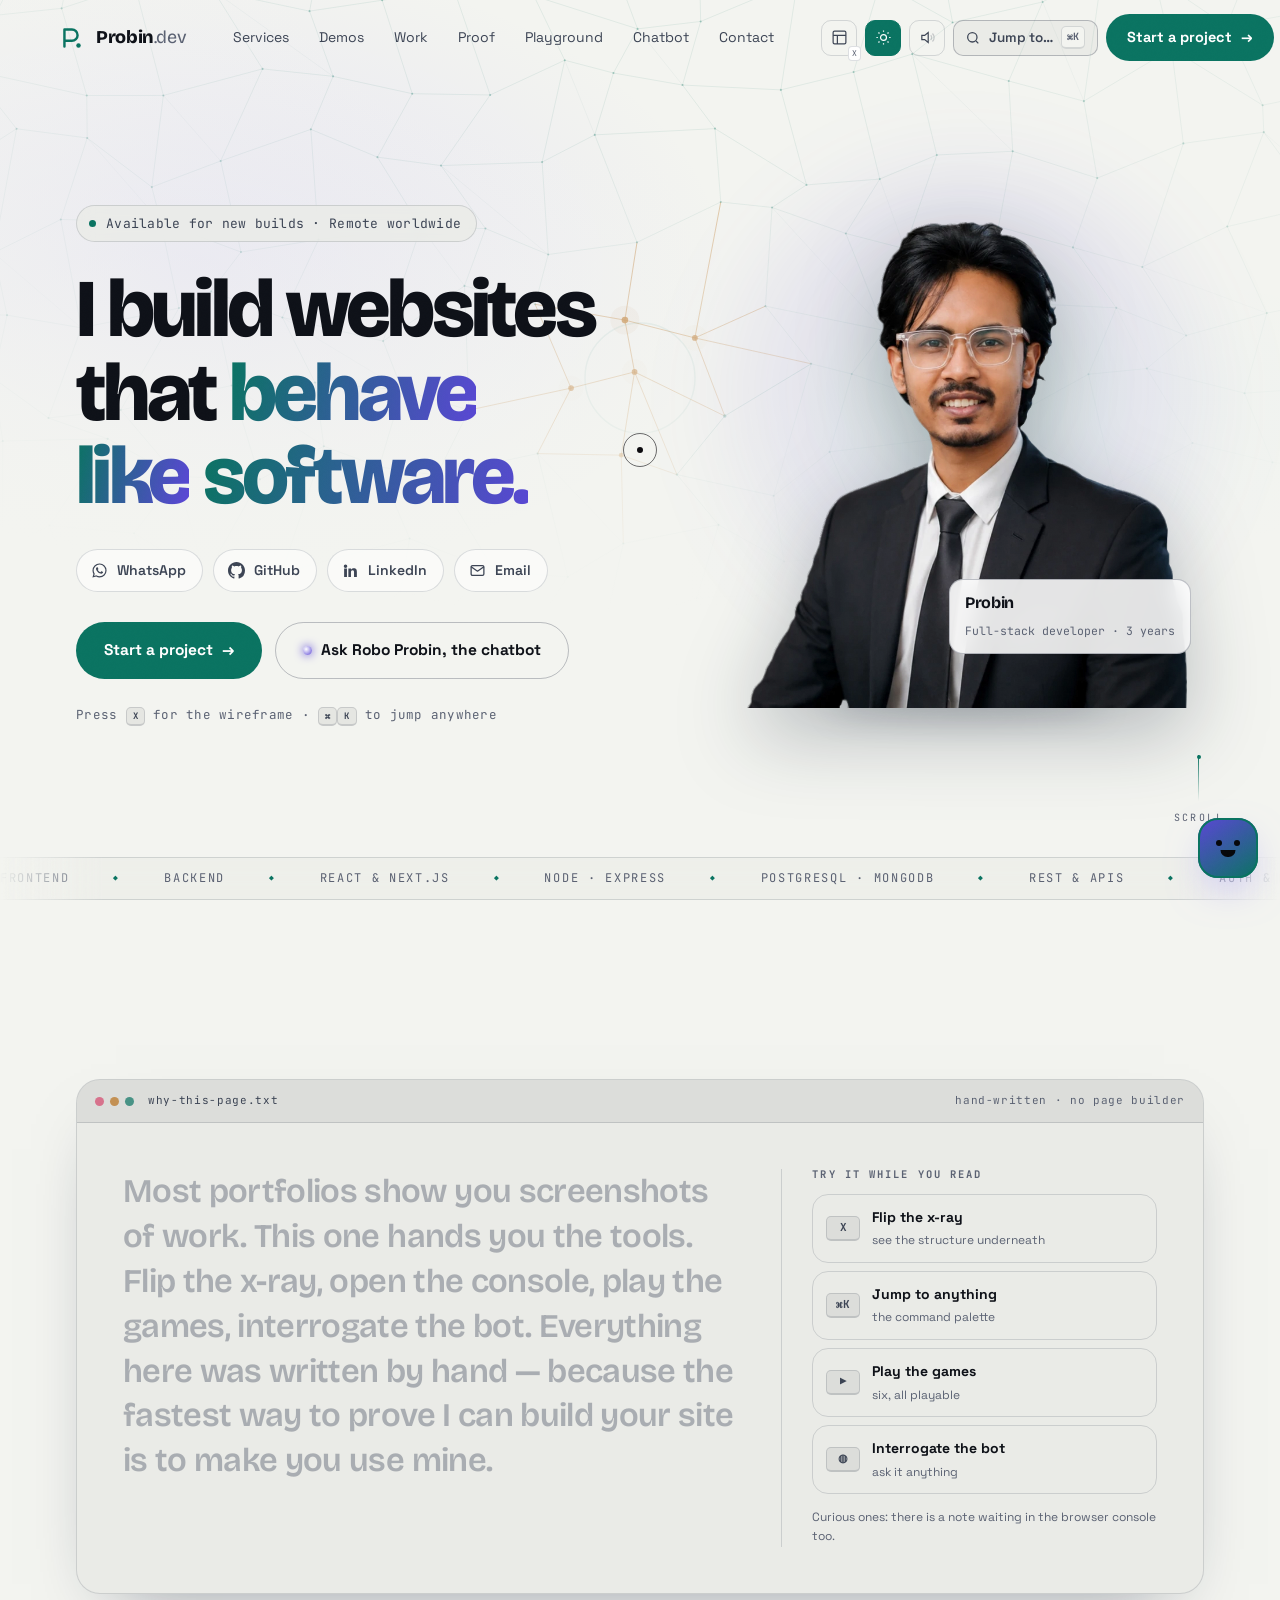
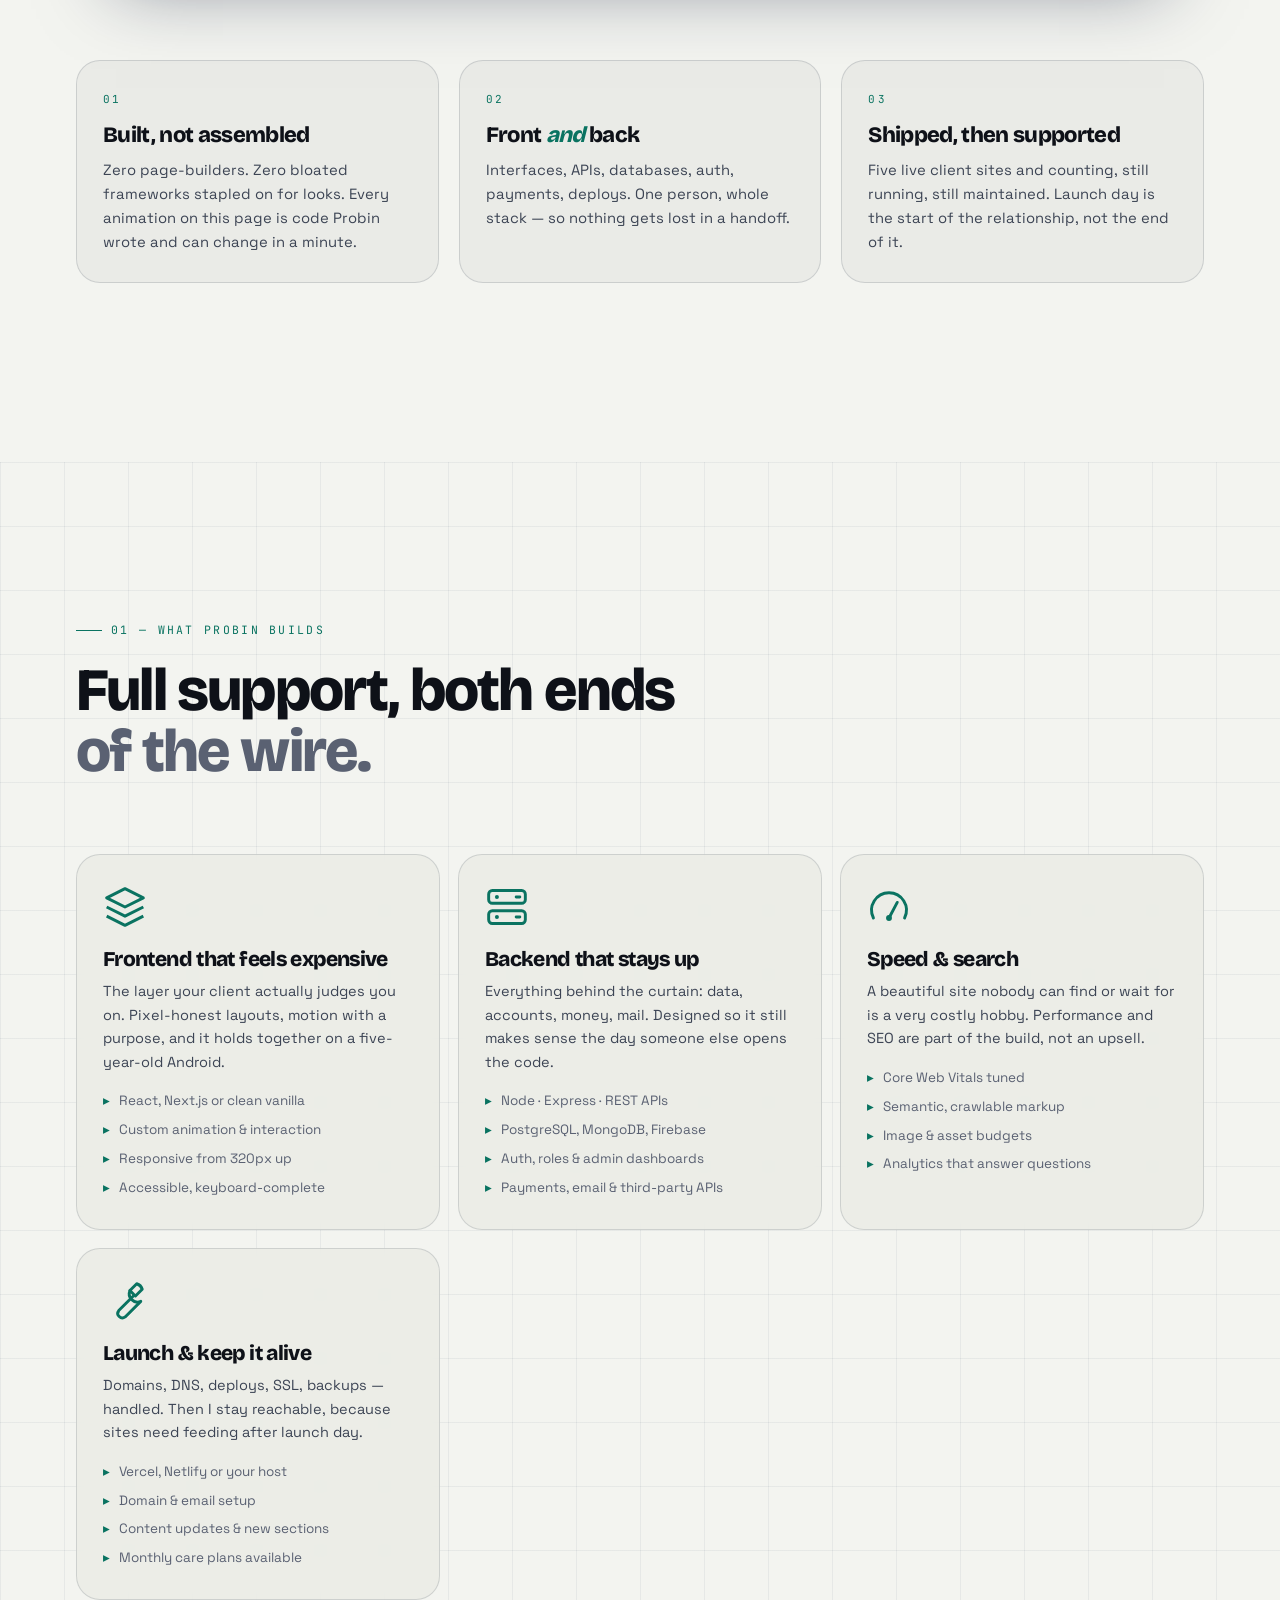
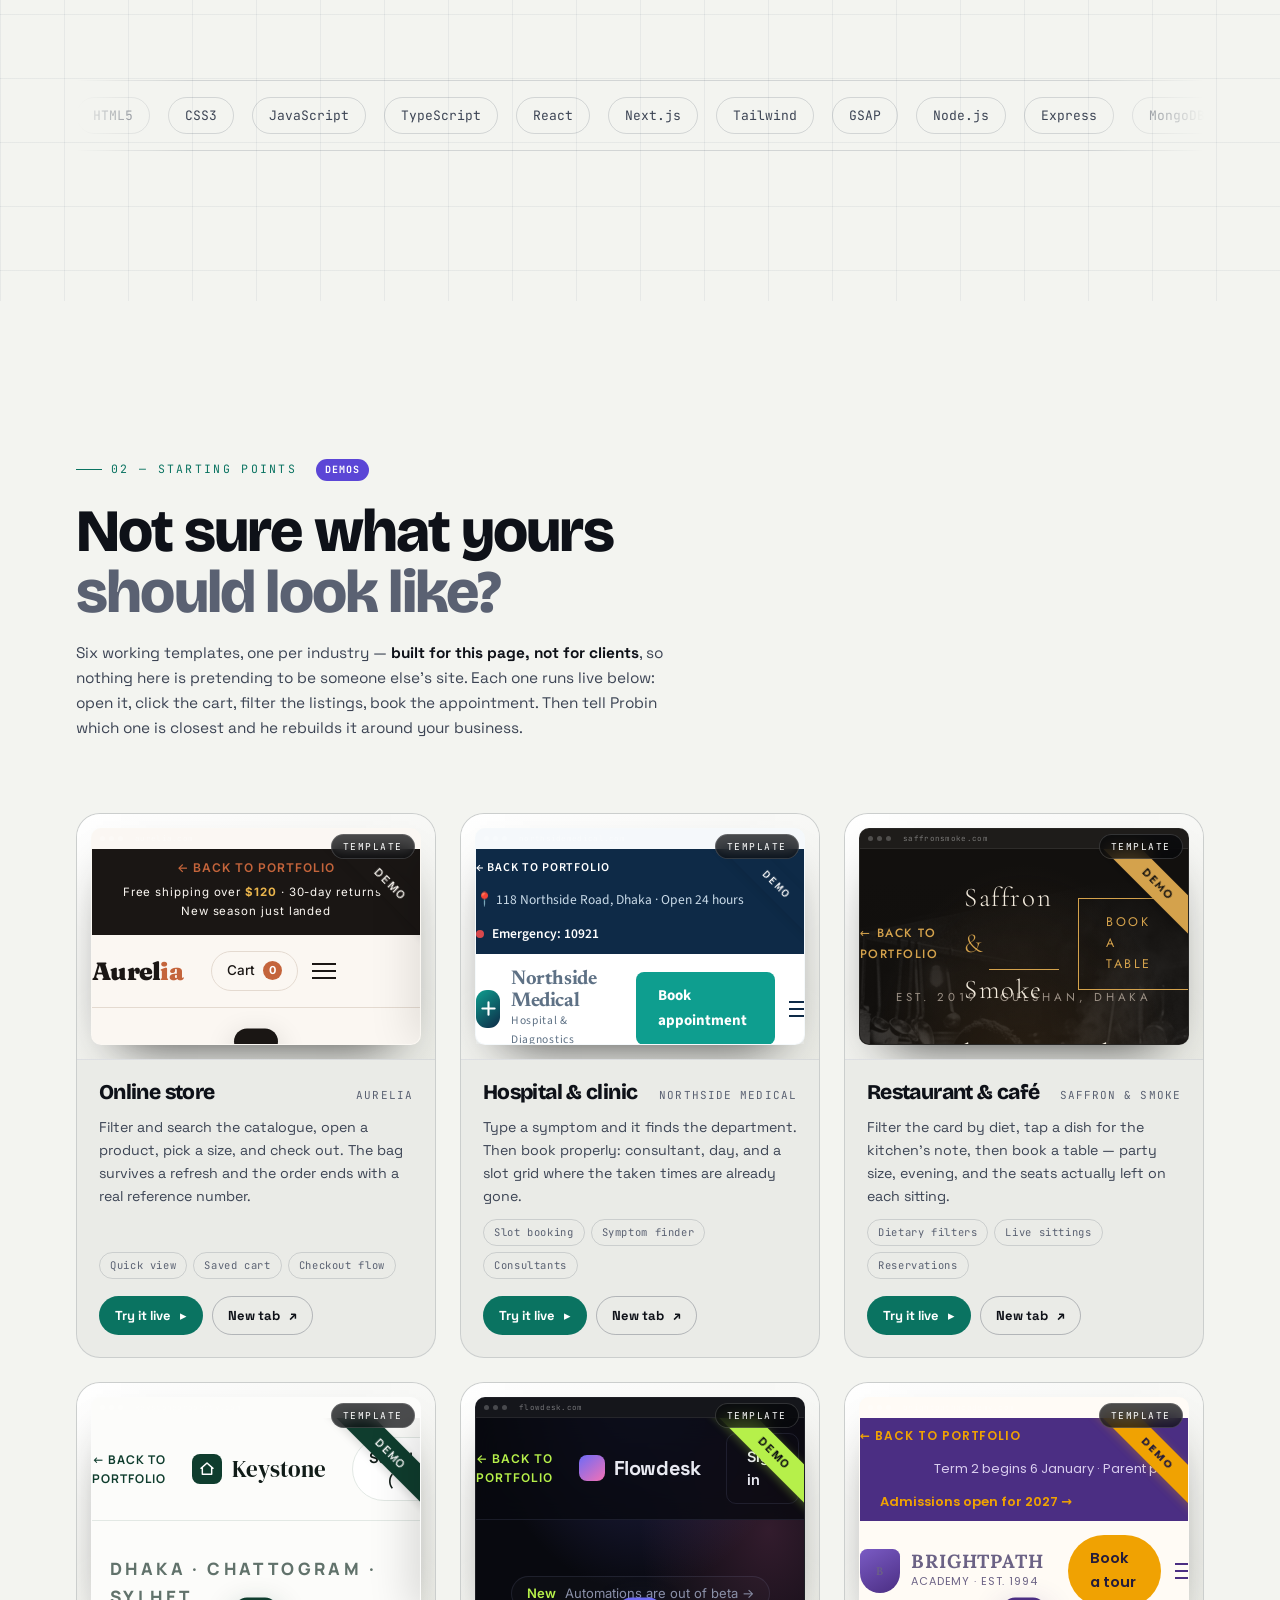
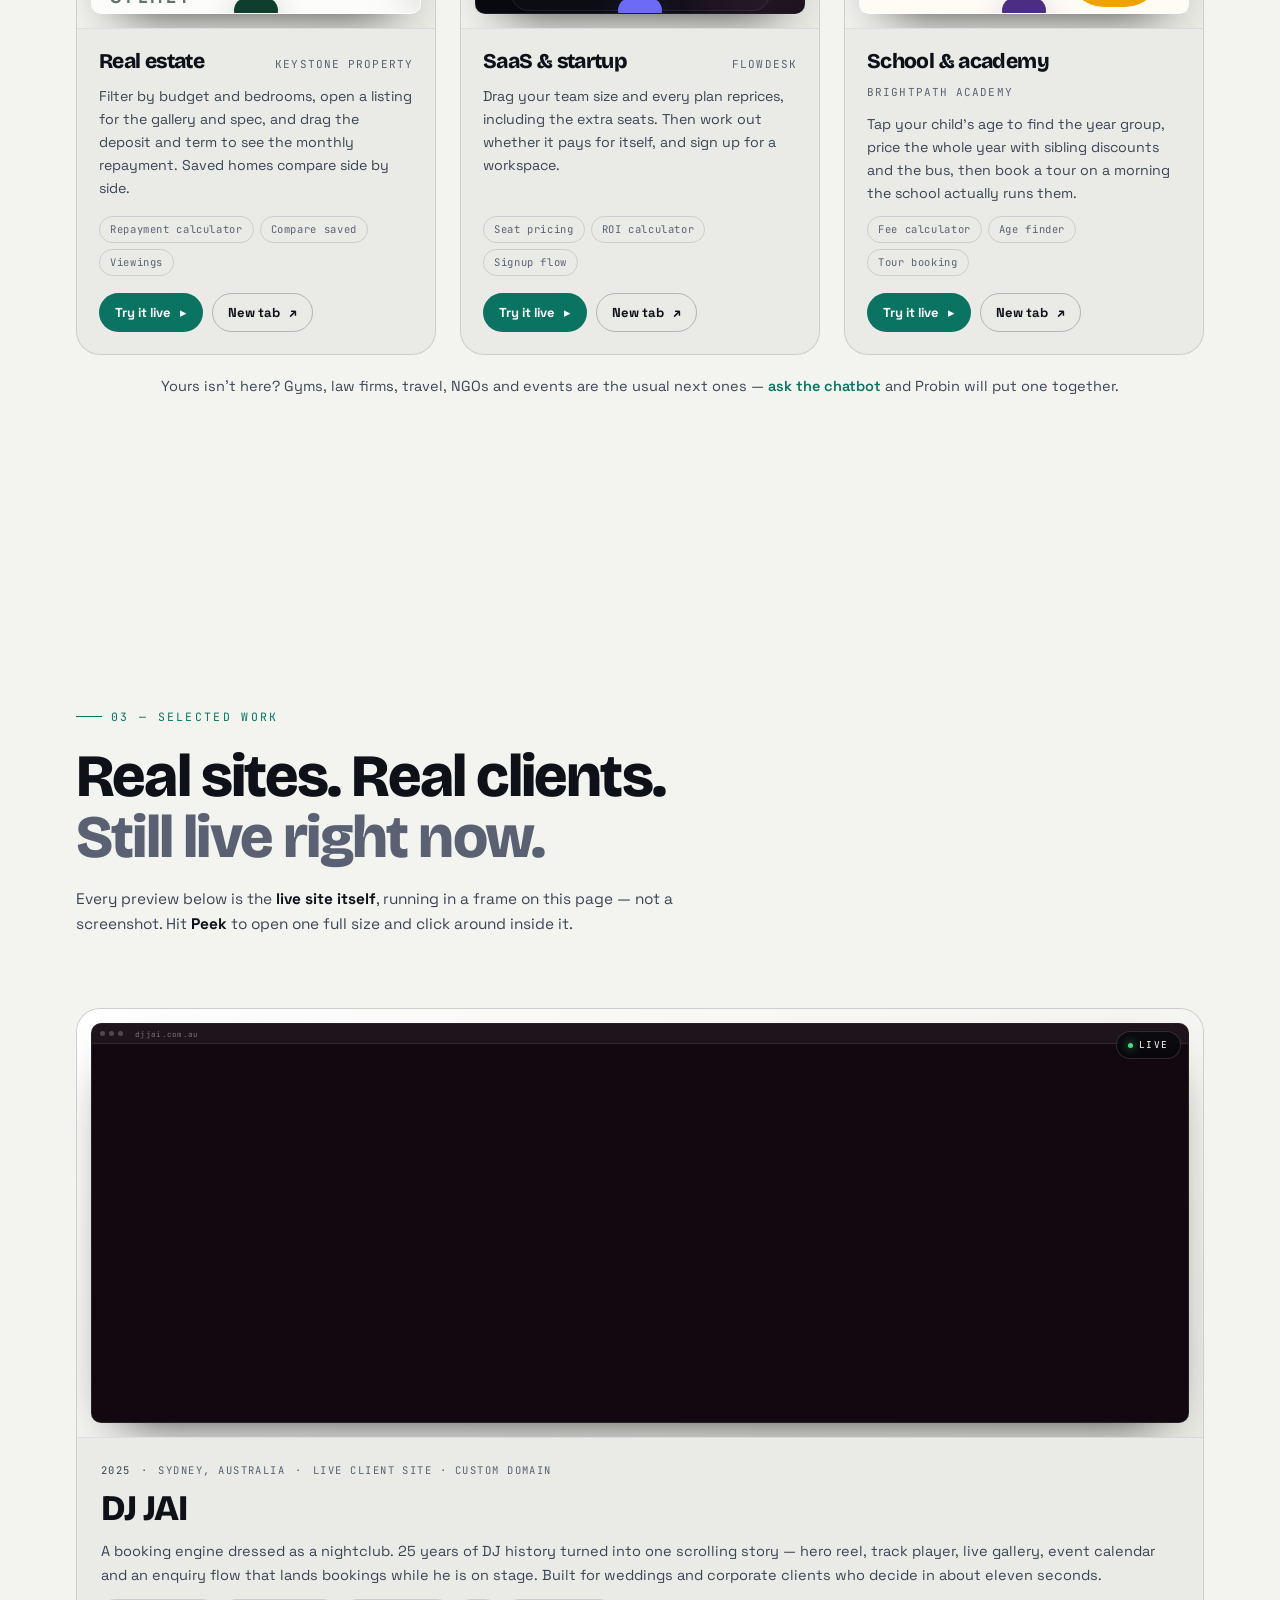
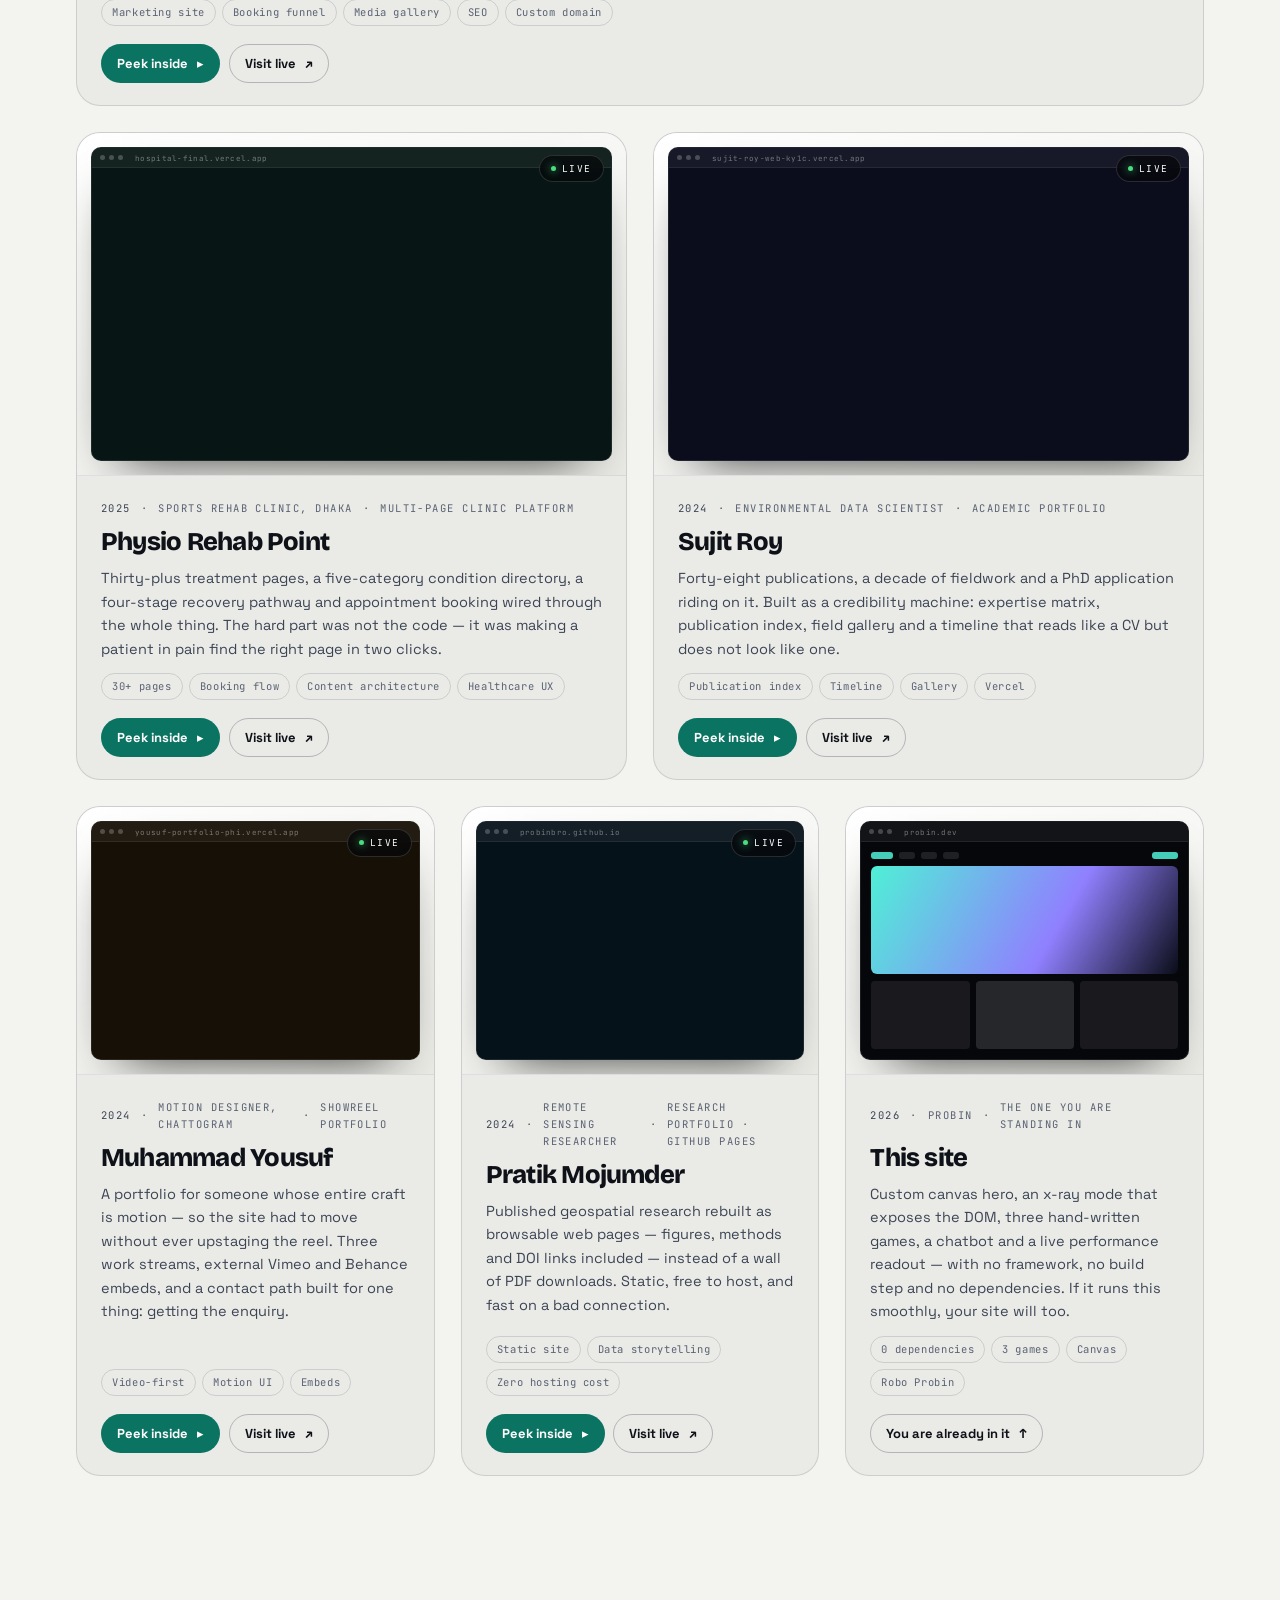
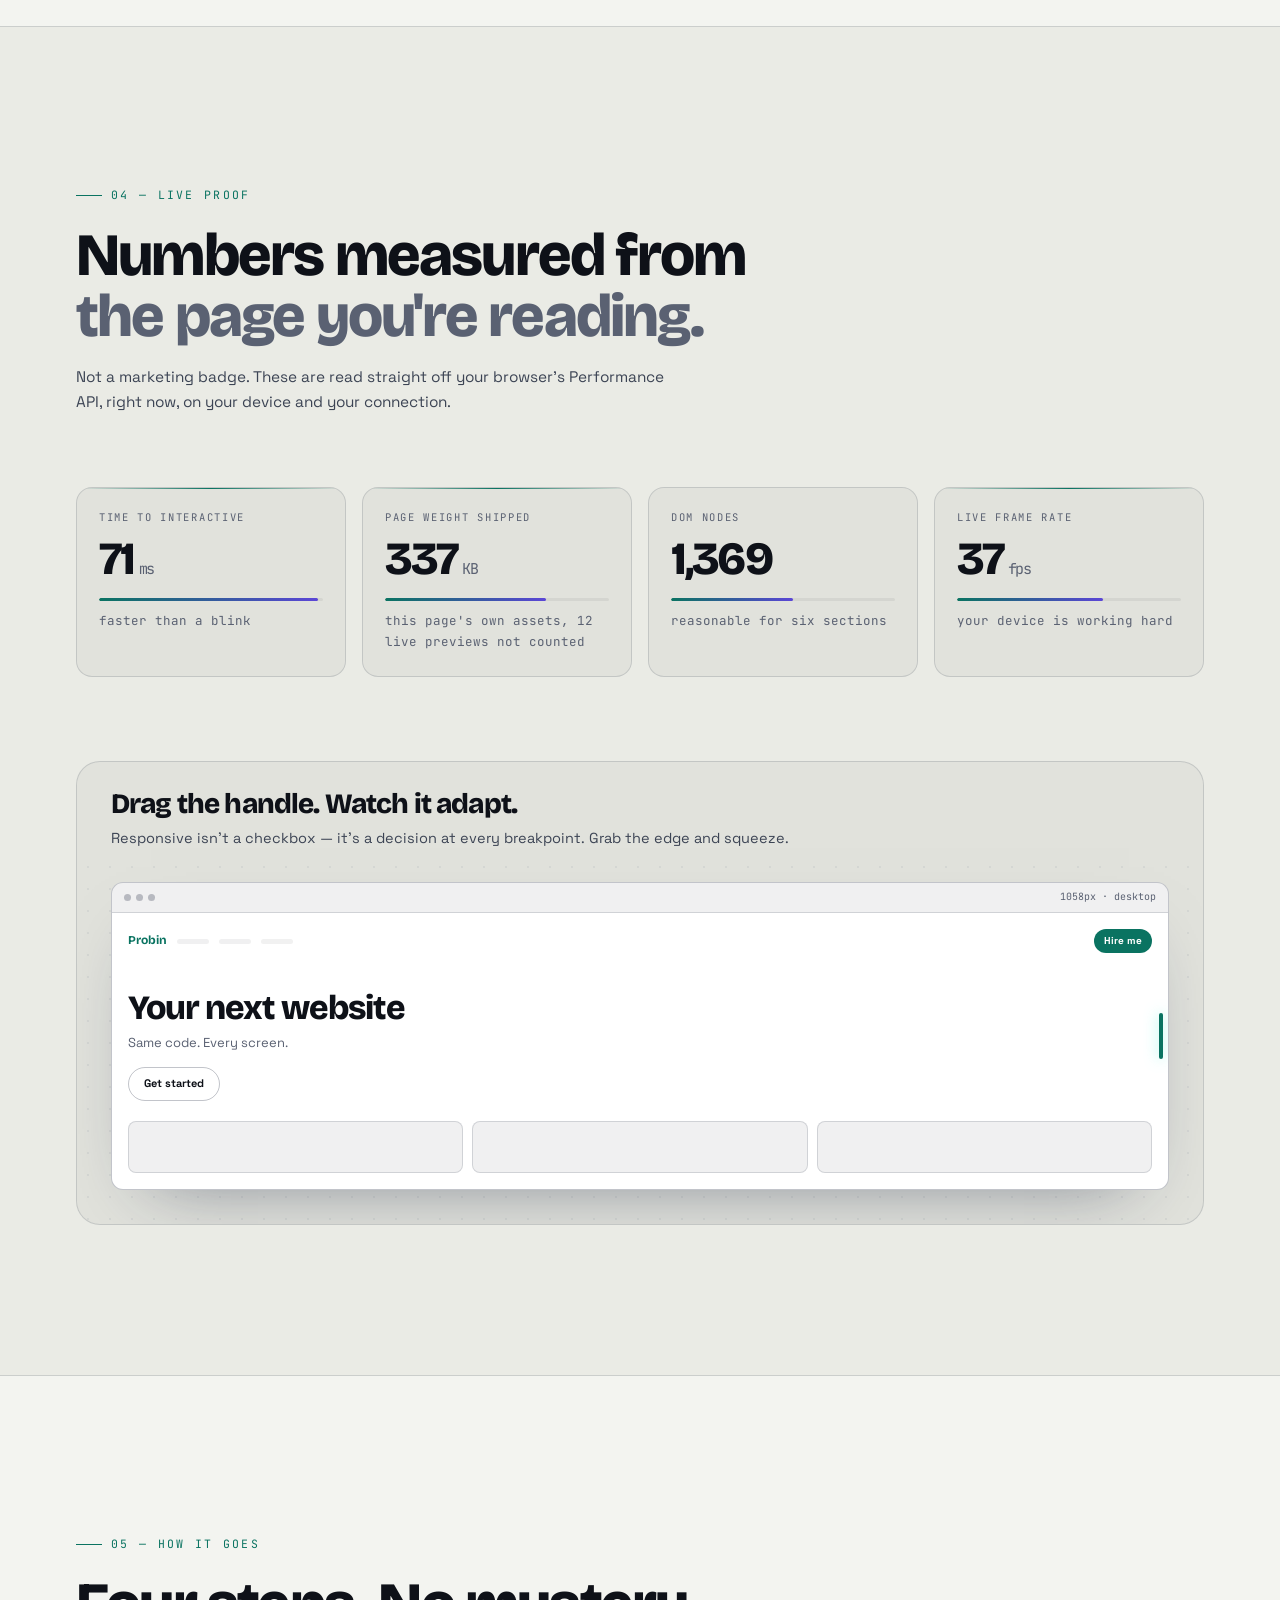
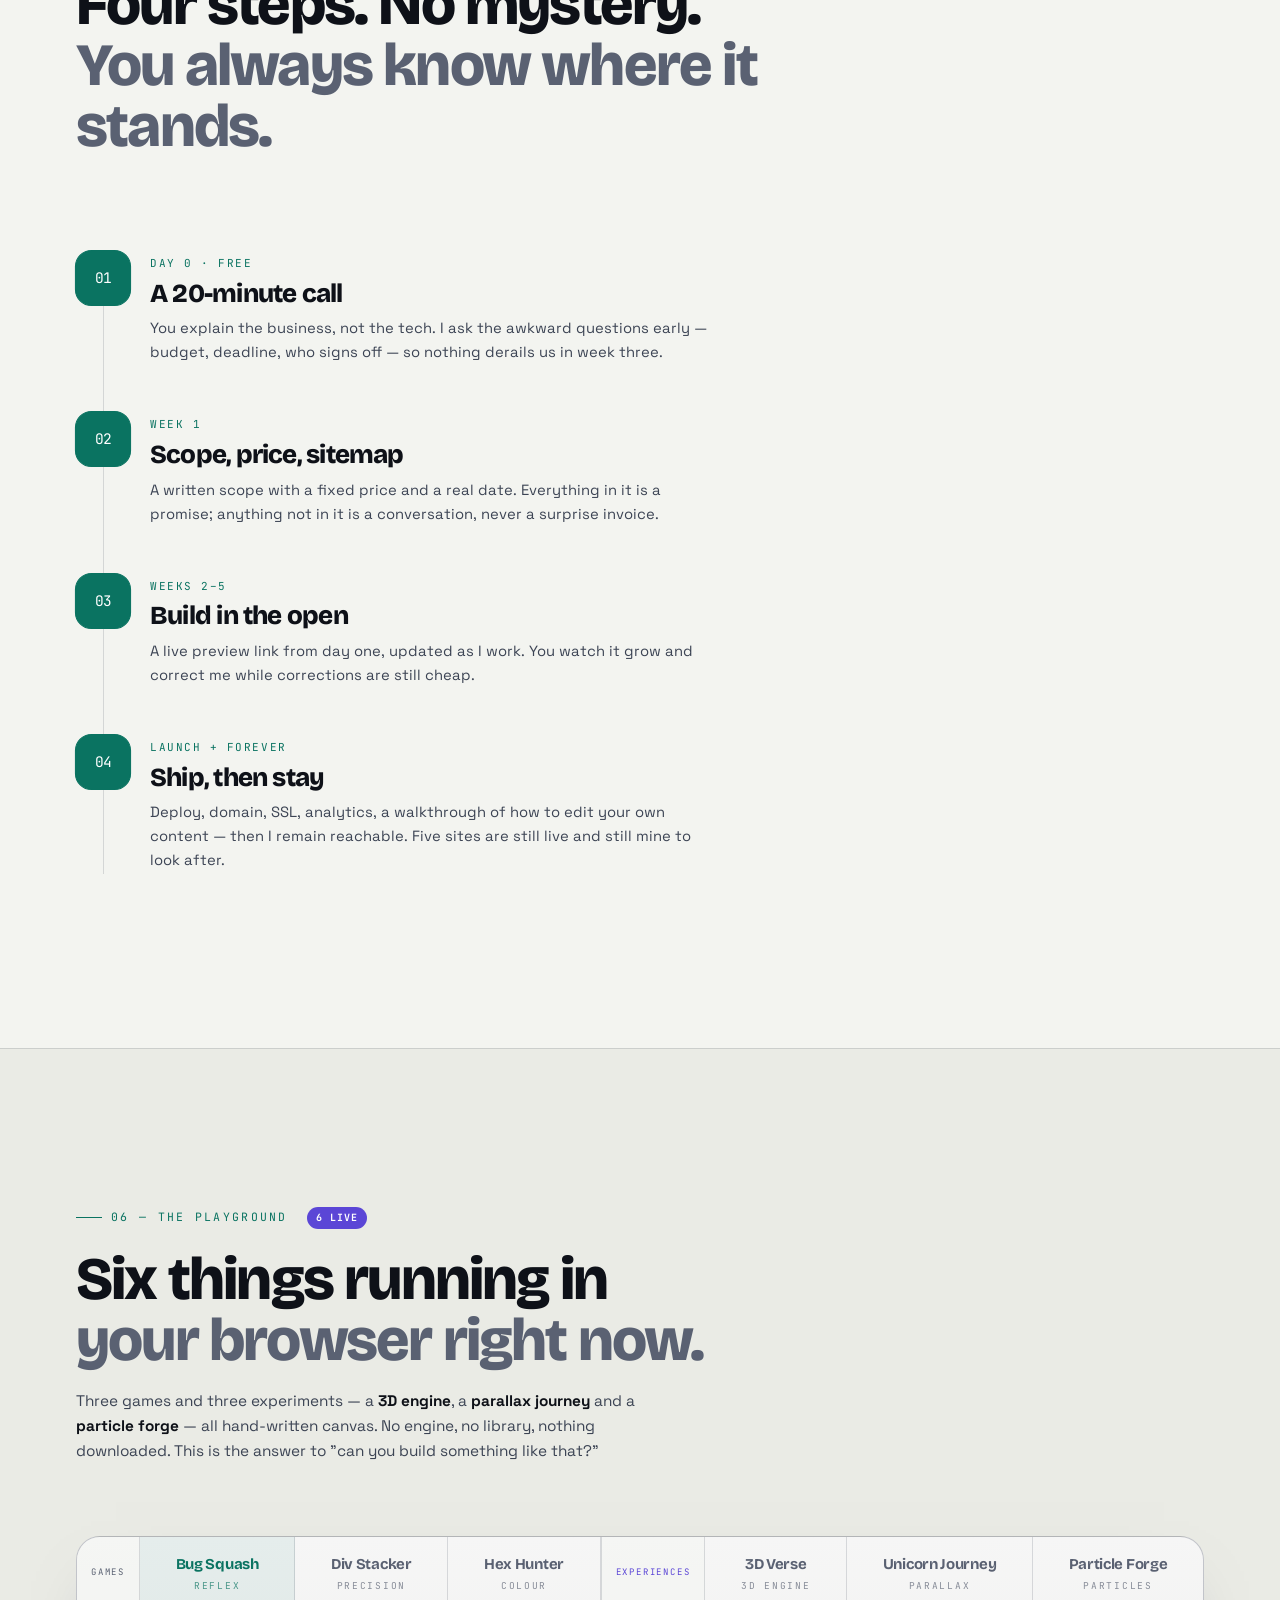
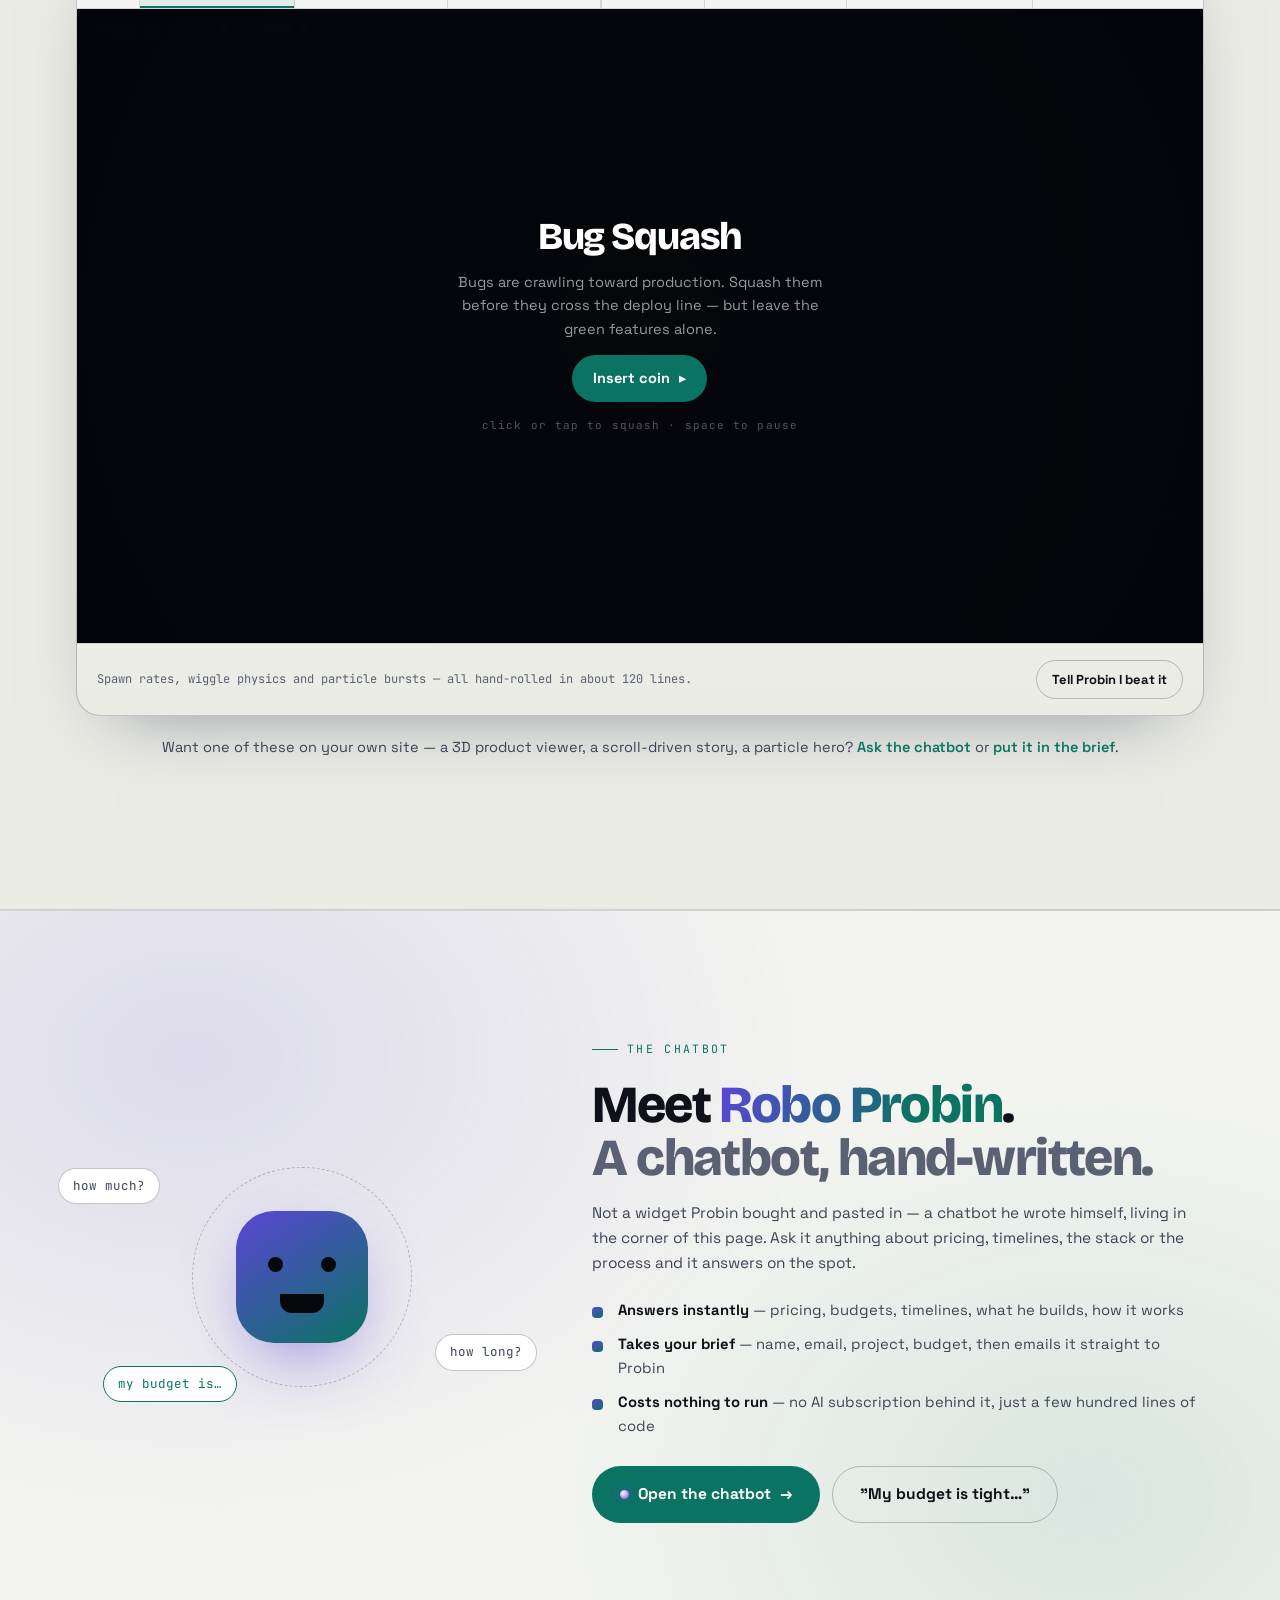
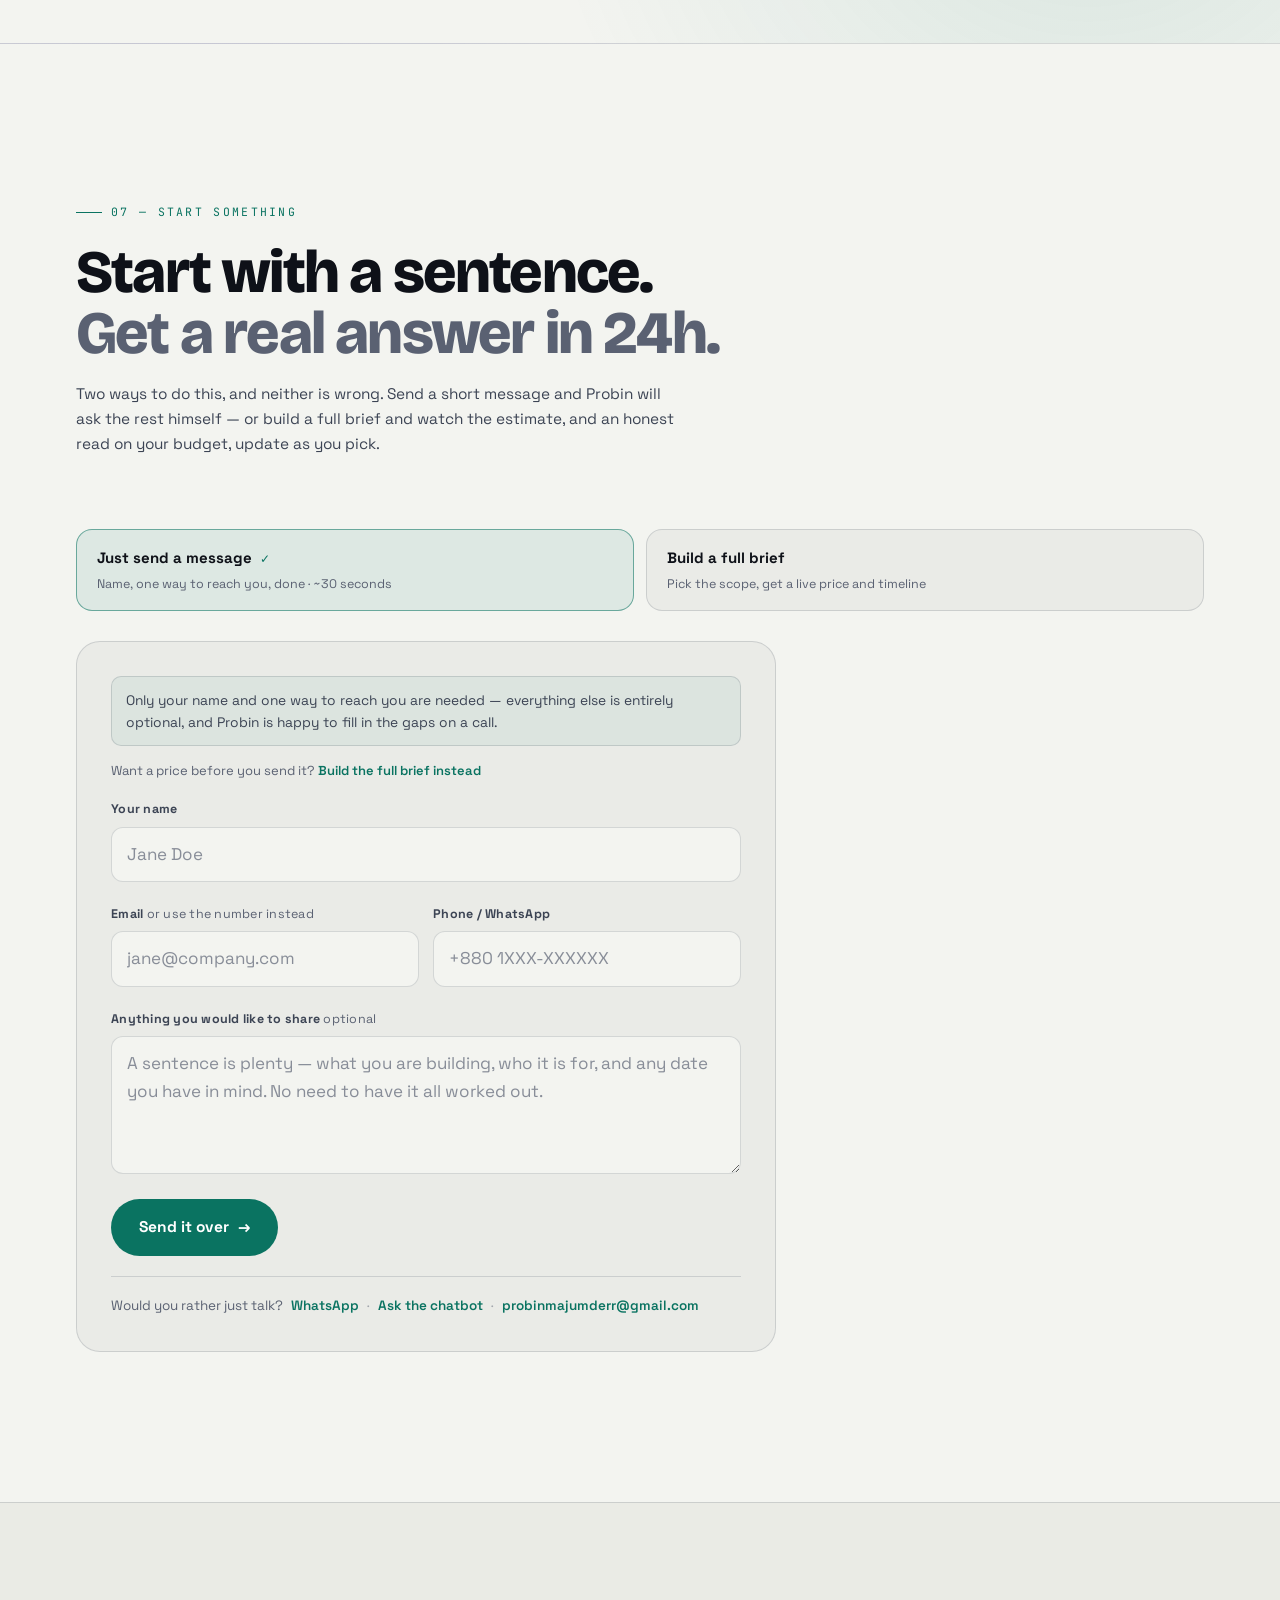
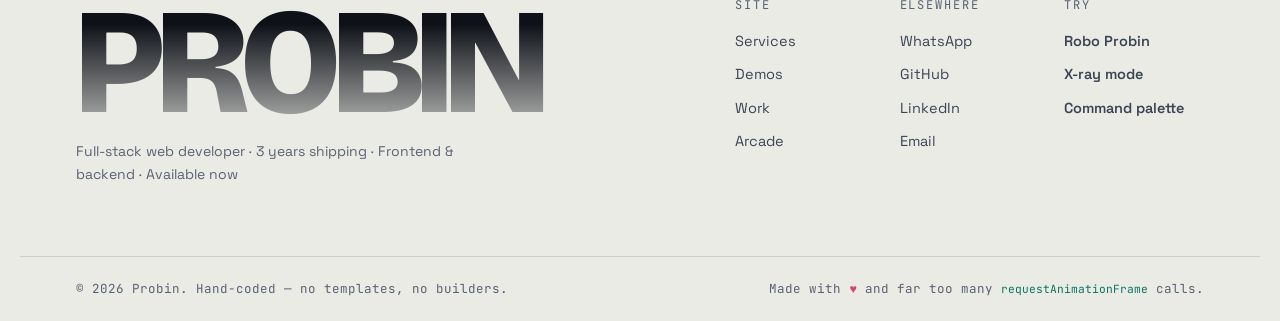
==== commit 9a922e41: "fixing chatbot" ====
--- a/index.html
+++ b/index.html
@@ -67,10 +67,10 @@
     </a>
 
     <nav class="nav__links" aria-label="Primary">
+      <a href="#services" data-nav>Services</a>
+      <a href="#demos" data-nav>Demos</a>
       <a href="#work" data-nav>Work</a>
-      <a href="#demos" data-nav>Demos</a>
       <a href="#proof" data-nav>Proof</a>
-      <a href="#services" data-nav>Services</a>
       <a href="#arcade" data-nav>Playground</a>
       <a href="#chatbot" data-nav>Chatbot</a>
       <a href="#contact" data-nav>Contact</a>
@@ -180,12 +180,52 @@
     <!-- ══════════════ 02 · MANIFESTO ══════════════ -->
     <section class="manifesto" id="manifesto" data-x="section#manifesto">
       <div class="shell">
-        <p class="kinetic" id="kinetic">
-          Most portfolios show you screenshots of work.
-          This one hands you the tools. Flip the x-ray, open the console, play the games,
-          interrogate the bot. Everything here was written by hand — because the fastest way to
-          prove I can build your site is to make you use mine.
-        </p>
+        <!-- The statement lives in a framed panel so it reads as a deliberate
+             callout rather than a stray wall of text, and the rail beside it
+             turns each claim into something the visitor can actually press. -->
+        <div class="mfx reveal" data-x="div.mfx">
+          <div class="mfx__bar">
+            <span class="mfx__dots" aria-hidden="true"><i></i><i></i><i></i></span>
+            <span class="mfx__file">why-this-page.txt</span>
+            <span class="mfx__meta">hand-written · no page builder</span>
+          </div>
+
+          <div class="mfx__body">
+            <p class="kinetic" id="kinetic">
+              Most portfolios show you screenshots of work.
+              This one hands you the tools. Flip the x-ray, open the console, play the games,
+              interrogate the bot. Everything here was written by hand — because the fastest way to
+              prove I can build your site is to make you use mine.
+            </p>
+
+            <aside class="mfx__try" aria-label="Things you can try on this page">
+              <h3>Try it while you read</h3>
+              <ul>
+                <li>
+                  <button type="button" data-xray-toggle>
+                    <kbd>X</kbd><b>Flip the x-ray</b><em>see the structure underneath</em>
+                  </button>
+                </li>
+                <li>
+                  <button type="button" data-open-palette>
+                    <kbd>⌘K</kbd><b>Jump to anything</b><em>the command palette</em>
+                  </button>
+                </li>
+                <li>
+                  <a href="#arcade">
+                    <kbd>▶</kbd><b>Play the games</b><em>six, all playable</em>
+                  </a>
+                </li>
+                <li>
+                  <button type="button" data-open-bot data-bot-seed="What makes this site different from a template?">
+                    <kbd>◍</kbd><b>Interrogate the bot</b><em>ask it anything</em>
+                  </button>
+                </li>
+              </ul>
+              <p class="mfx__foot">Curious ones: there is a note waiting in the browser console too.</p>
+            </aside>
+          </div>
+        </div>
 
         <div class="manifesto__cards">
           <article class="mcard reveal" data-x="article.mcard">
@@ -210,21 +250,22 @@
       </div>
     </section>
 
-    <!-- ══════════════ 03 · WORK ══════════════ -->
-    <section class="work" id="work" data-x="section#work">
+    <!-- ══════════════ 03 · SERVICES ══════════════ -->
+    <section class="services" id="services" data-x="section#services">
       <div class="shell">
         <header class="sec-head reveal">
-          <span class="sec-eyebrow"><i></i>01 — Selected work</span>
-          <h2 class="sec-title">Real sites. Real clients.<br /><span class="dim">Still live right now.</span></h2>
-          <p class="sec-lede">Every preview below is the <b>live site itself</b>, running in a frame on this page — not
-            a screenshot. Hit <b>Peek</b> to open one full size and click around inside it.</p>
+          <span class="sec-eyebrow"><i></i>01 — What Probin builds</span>
+          <h2 class="sec-title">Full support, both ends<br /><span class="dim">of the wire.</span></h2>
         </header>
-
-        <div class="work__grid" id="work-grid"><!-- injected by js/work.js --></div>
-      </div>
-    </section>
-
-    <!-- ══════════════ 03b · INDUSTRY DEMOS ══════════════ -->
+        <div class="svc" id="svc-grid"><!-- injected by js/services.js --></div>
+
+        <div class="stack-marquee" aria-label="Tech stack">
+          <div class="stack-marquee__track" id="stack-track"></div>
+        </div>
+      </div>
+    </section>
+
+    <!-- ══════════════ 04 · INDUSTRY DEMOS ══════════════ -->
     <section class="demos" id="demos" data-x="section#demos">
       <div class="shell">
         <header class="sec-head reveal">
@@ -268,11 +309,25 @@
       </div>
     </section>
 
-    <!-- ══════════════ 04 · PROOF / LIVE VITALS ══════════════ -->
+    <!-- ══════════════ 05 · WORK ══════════════ -->
+    <section class="work" id="work" data-x="section#work">
+      <div class="shell">
+        <header class="sec-head reveal">
+          <span class="sec-eyebrow"><i></i>03 — Selected work</span>
+          <h2 class="sec-title">Real sites. Real clients.<br /><span class="dim">Still live right now.</span></h2>
+          <p class="sec-lede">Every preview below is the <b>live site itself</b>, running in a frame on this page — not
+            a screenshot. Hit <b>Peek</b> to open one full size and click around inside it.</p>
+        </header>
+
+        <div class="work__grid" id="work-grid"><!-- injected by js/work.js --></div>
+      </div>
+    </section>
+
+    <!-- ══════════════ 06 · PROOF / LIVE VITALS ══════════════ -->
     <section class="proof" id="proof" data-x="section#proof">
       <div class="shell">
         <header class="sec-head reveal">
-          <span class="sec-eyebrow"><i></i>03 — Live proof</span>
+          <span class="sec-eyebrow"><i></i>04 — Live proof</span>
           <h2 class="sec-title">Numbers measured from<br /><span class="dim">the page you're reading.</span></h2>
           <p class="sec-lede">Not a marketing badge. These are read straight off your browser's Performance API, right
             now, on your device and your connection.</p>
@@ -328,22 +383,7 @@
       </div>
     </section>
 
-    <!-- ══════════════ 05 · SERVICES ══════════════ -->
-    <section class="services" id="services" data-x="section#services">
-      <div class="shell">
-        <header class="sec-head reveal">
-          <span class="sec-eyebrow"><i></i>04 — What Probin builds</span>
-          <h2 class="sec-title">Full support, both ends<br /><span class="dim">of the wire.</span></h2>
-        </header>
-        <div class="svc" id="svc-grid"><!-- injected by js/services.js --></div>
-
-        <div class="stack-marquee" aria-label="Tech stack">
-          <div class="stack-marquee__track" id="stack-track"></div>
-        </div>
-      </div>
-    </section>
-
-    <!-- ══════════════ 06 · PROCESS ══════════════ -->
+    <!-- ══════════════ 07 · PROCESS ══════════════ -->
     <section class="process" id="process" data-x="section#process">
       <div class="shell">
         <header class="sec-head reveal">
@@ -355,7 +395,7 @@
       </div>
     </section>
 
-    <!-- ══════════════ 07 · ARCADE ══════════════ -->
+    <!-- ══════════════ 08 · ARCADE ══════════════ -->
     <section class="arcade" id="arcade" data-x="section#arcade">
       <div class="shell">
         <header class="sec-head sec-head--wide reveal">
@@ -457,16 +497,30 @@
       </div>
     </section>
 
-    <!-- ══════════════ 08 · CONTACT ══════════════ -->
-    <section class="contact" id="contact" data-x="section#contact">
+    <!-- ══════════════ 09 · CONTACT ══════════════ -->
+    <!-- `is-quick` is the default on purpose: three fields and a button.
+         The configurator and the optional fields only appear for visitors
+         who choose the longer path. -->
+    <section class="contact is-quick" id="contact" data-x="section#contact">
       <div class="shell">
         <header class="sec-head reveal">
           <span class="sec-eyebrow"><i></i>07 — Start something</span>
-          <h2 class="sec-title">Build the brief.<br /><span class="dim">Get a real answer in 24h.</span></h2>
-          <p class="sec-lede">Pick what you need — the estimate updates as you go. Then <b>tell it your budget</b>:
-            Probin works to your number rather than against it, and the configurator will say plainly whether the scope
-            fits or what to drop.</p>
+          <h2 class="sec-title">Start with a sentence.<br /><span class="dim">Get a real answer in 24h.</span></h2>
+          <p class="sec-lede">Two ways to do this, and neither is wrong. Send a short message and Probin will ask the
+            rest himself — or build a full brief and watch the estimate, and an honest read on your budget, update as
+            you pick.</p>
         </header>
+
+        <div class="cmodes reveal" role="group" aria-label="How much detail you would like to give">
+          <button class="cmode is-on" type="button" data-cmode="quick" aria-pressed="true">
+            <b>Just send a message</b>
+            <em>Name, one way to reach you, done · ~30 seconds</em>
+          </button>
+          <button class="cmode" type="button" data-cmode="brief" aria-pressed="false">
+            <b>Build a full brief</b>
+            <em>Pick the scope, get a live price and timeline</em>
+          </button>
+        </div>
 
         <div class="contact__grid">
           <!-- Configurator -->
@@ -518,13 +572,18 @@
             <p class="cform__intro">Only your name and one way to reach you are needed — everything else is
               entirely optional, and Probin is happy to fill in the gaps on a call.</p>
 
+            <p class="cform__switch" data-quick-only>
+              Want a price before you send it?
+              <button class="linkish" type="button" data-cmode-jump="brief">Build the full brief instead</button>
+            </p>
+
             <div class="cform__row">
               <label class="field">
                 <span>Your name</span>
                 <input type="text" name="name" id="f-name" autocomplete="name" placeholder="Jane Doe" />
                 <em class="field__err" data-err></em>
               </label>
-              <label class="field">
+              <label class="field" data-brief-only>
                 <span>Company <i>optional</i></span>
                 <input type="text" name="company" id="f-company" autocomplete="organization" placeholder="Acme Ltd." />
               </label>
@@ -543,7 +602,7 @@
               </label>
             </div>
 
-            <fieldset class="field field--choice">
+            <fieldset class="field field--choice" data-brief-only>
               <legend>How would you prefer to hear back?</legend>
               <div class="choices">
                 <label><input type="radio" name="prefer" value="Either is fine" checked /><span>Either is fine</span></label>
@@ -593,7 +652,7 @@
       </div>
       <div class="foot__cols">
         <div>
-          <h5>Site</h5><a href="#work">Work</a><a href="#proof">Proof</a><a href="#services">Services</a><a
+          <h5>Site</h5><a href="#services">Services</a><a href="#demos">Demos</a><a href="#work">Work</a><a
             href="#arcade">Arcade</a>
         </div>
         <div>
--- a/css/main.css
+++ b/css/main.css
@@ -494,13 +494,75 @@
 
 /* ── MANIFESTO ──────────────────────────────────────────── */
 .manifesto{ padding:clamp(90px,14vw,180px) 0; }
+
+/* The statement panel — a framed callout with a title bar, so the
+   paragraph reads as a deliberate exhibit instead of loose text
+   stranded in the middle of an empty section. */
+.mfx{
+  border:1px solid var(--line); border-radius:var(--r-lg);
+  background:var(--surface); overflow:hidden;
+  margin-bottom:clamp(38px,5.5vw,66px);
+  box-shadow:var(--shadow);
+}
+.mfx__bar{
+  display:flex; align-items:center; gap:14px;
+  padding:12px 18px; border-bottom:1px solid var(--line);
+  background:var(--surface-2);
+  font-family:var(--font-mono); font-size:11px; letter-spacing:.06em; color:var(--muted);
+}
+.mfx__dots{ display:flex; gap:6px; }
+.mfx__dots i{ width:9px; height:9px; border-radius:50%; background:var(--line-2); }
+.mfx__dots i:first-child{ background:color-mix(in srgb,var(--rose) 70%,transparent); }
+.mfx__dots i:nth-child(2){ background:color-mix(in srgb,var(--amber) 70%,transparent); }
+.mfx__dots i:last-child{ background:color-mix(in srgb,var(--cyan) 70%,transparent); }
+.mfx__file{ color:var(--text-2); }
+.mfx__meta{ margin-left:auto; }
+@media (max-width:560px){ .mfx__meta{ display:none; } }
+
+.mfx__body{
+  display:grid; grid-template-columns:minmax(0,1.55fr) minmax(240px,.95fr);
+  gap:clamp(24px,3.4vw,46px);
+  padding:clamp(26px,3.6vw,46px);
+}
+@media (max-width:900px){ .mfx__body{ grid-template-columns:1fr; } }
+
 .kinetic{
   font-family:var(--font-display); font-weight:600;
-  font-size:clamp(23px,3.5vw,44px); line-height:1.28; letter-spacing:-.025em;
-  max-width:22ch; margin-bottom:clamp(50px,7vw,90px);
+  font-size:clamp(21px,2.6vw,33px); line-height:1.36; letter-spacing:-.02em;
+  max-width:30ch; margin:0;
 }
 .kinetic .k{ color:color-mix(in srgb,var(--muted) 45%,transparent); transition:color .35s var(--ease); }
 .kinetic .k.lit{ color:var(--text); }
+
+/* The rail: every claim in the paragraph, as a thing you can press. */
+.mfx__try{
+  border-left:1px solid var(--line); padding-left:clamp(20px,2.4vw,32px);
+  align-self:start;
+}
+@media (max-width:900px){
+  .mfx__try{ border-left:0; border-top:1px solid var(--line); padding:24px 0 0; }
+}
+.mfx__try h3{
+  font-family:var(--font-mono); font-size:10.5px; font-weight:700;
+  letter-spacing:.2em; text-transform:uppercase; color:var(--muted);
+  margin-bottom:14px;
+}
+.mfx__try ul{ list-style:none; display:grid; gap:8px; }
+.mfx__try li > *{
+  width:100%; display:grid; grid-template-columns:auto 1fr; gap:3px 12px; align-items:center;
+  padding:11px 13px; border:1px solid var(--line); border-radius:var(--r);
+  background:transparent; text-align:left; color:var(--text);
+  transition:border-color .3s, background .3s, transform .4s var(--ease-out);
+}
+.mfx__try li > *:hover{
+  border-color:color-mix(in srgb,var(--cyan) 45%,var(--line));
+  background:var(--surface-2); transform:translateX(3px);
+}
+.mfx__try li > *:focus-visible{ outline:none; box-shadow:var(--ring); }
+.mfx__try kbd{ grid-row:span 2; min-width:34px; text-align:center; font-size:11px; }
+.mfx__try b{ font-size:14px; font-weight:700; }
+.mfx__try em{ font-style:normal; font-size:12px; color:var(--muted); }
+.mfx__foot{ margin-top:14px; font-size:12px; color:var(--muted); line-height:1.6; }
 
 .manifesto__cards{ display:grid; grid-template-columns:repeat(auto-fit,minmax(250px,1fr)); gap:20px; }
 .mcard{
--- a/css/components.css
+++ b/css/components.css
@@ -438,8 +438,39 @@
 .botband__cta{ display:flex; flex-wrap:wrap; gap:12px; }
 
 /* ── CONTACT ────────────────────────────────────────────── */
+/* Two paths into the same form. Quick is the default: the
+   configurator and the optional fields stay out of the way until
+   someone actually asks for them. */
+.cmodes{ display:grid; grid-template-columns:1fr 1fr; gap:12px; margin-bottom:clamp(20px,2.8vw,30px); }
+@media (max-width:620px){ .cmodes{ grid-template-columns:1fr; } }
+.cmode{
+  display:grid; gap:4px; text-align:left; padding:16px 20px;
+  border:1px solid var(--line); border-radius:var(--r); background:var(--surface);
+  color:var(--text); transition:border-color .3s, background .3s, transform .4s var(--ease-out);
+}
+.cmode:hover{ border-color:var(--line-2); transform:translateY(-2px); }
+.cmode:focus-visible{ outline:none; box-shadow:var(--ring); }
+.cmode b{ font-size:15px; font-weight:700; }
+.cmode em{ font-style:normal; font-size:12.5px; color:var(--muted); }
+.cmode.is-on{
+  border-color:color-mix(in srgb,var(--cyan) 55%,transparent);
+  background:color-mix(in srgb,var(--cyan) 9%,transparent);
+}
+.cmode.is-on b::after{ content:'✓'; margin-left:8px; color:var(--cyan); font-size:12px; }
+
 .contact__grid{ display:grid; grid-template-columns:1fr 1fr; gap:clamp(18px,2.6vw,32px); align-items:start; }
 @media (max-width:920px){ .contact__grid{ grid-template-columns:1fr; } }
+
+.contact.is-quick .configurator{ display:none; }
+.contact.is-quick .contact__grid{ grid-template-columns:1fr; max-width:700px; }
+.contact.is-quick [data-brief-only]{ display:none; }
+/* the name/company row loses half its content in quick mode, so it
+   closes up rather than leaving a hole beside the name */
+.contact.is-quick .cform__row:has([data-brief-only]){ grid-template-columns:1fr; }
+.contact:not(.is-quick) [data-quick-only]{ display:none; }
+.cform__switch{
+  font-size:13px; color:var(--muted); margin:-6px 0 18px;
+}
 
 .configurator{
   padding:clamp(24px,3vw,34px); border-radius:var(--r-lg); border:1px solid var(--line);
--- a/css/blueprint.css
+++ b/css/blueprint.css
@@ -29,11 +29,14 @@
   background-attachment:fixed;
 }
 
-/* Flatten decoration so structure is all that's left */
+/* Flatten decoration so structure is all that's left.
+   The scroll rail goes too — a violet-to-amber gradient is the one
+   thing on the page that x-ray mode cannot explain. */
 html.xray .hero__veil,
 html.xray .grain,
 html.xray .scard__glow,
 html.xray .screen__scan,
+html.xray .scroll-rail,
 html.xray .mini__hero::after{ display:none; }
 
 html.xray .hero__canvas{ opacity:.28; filter:saturate(0) contrast(1.4); }
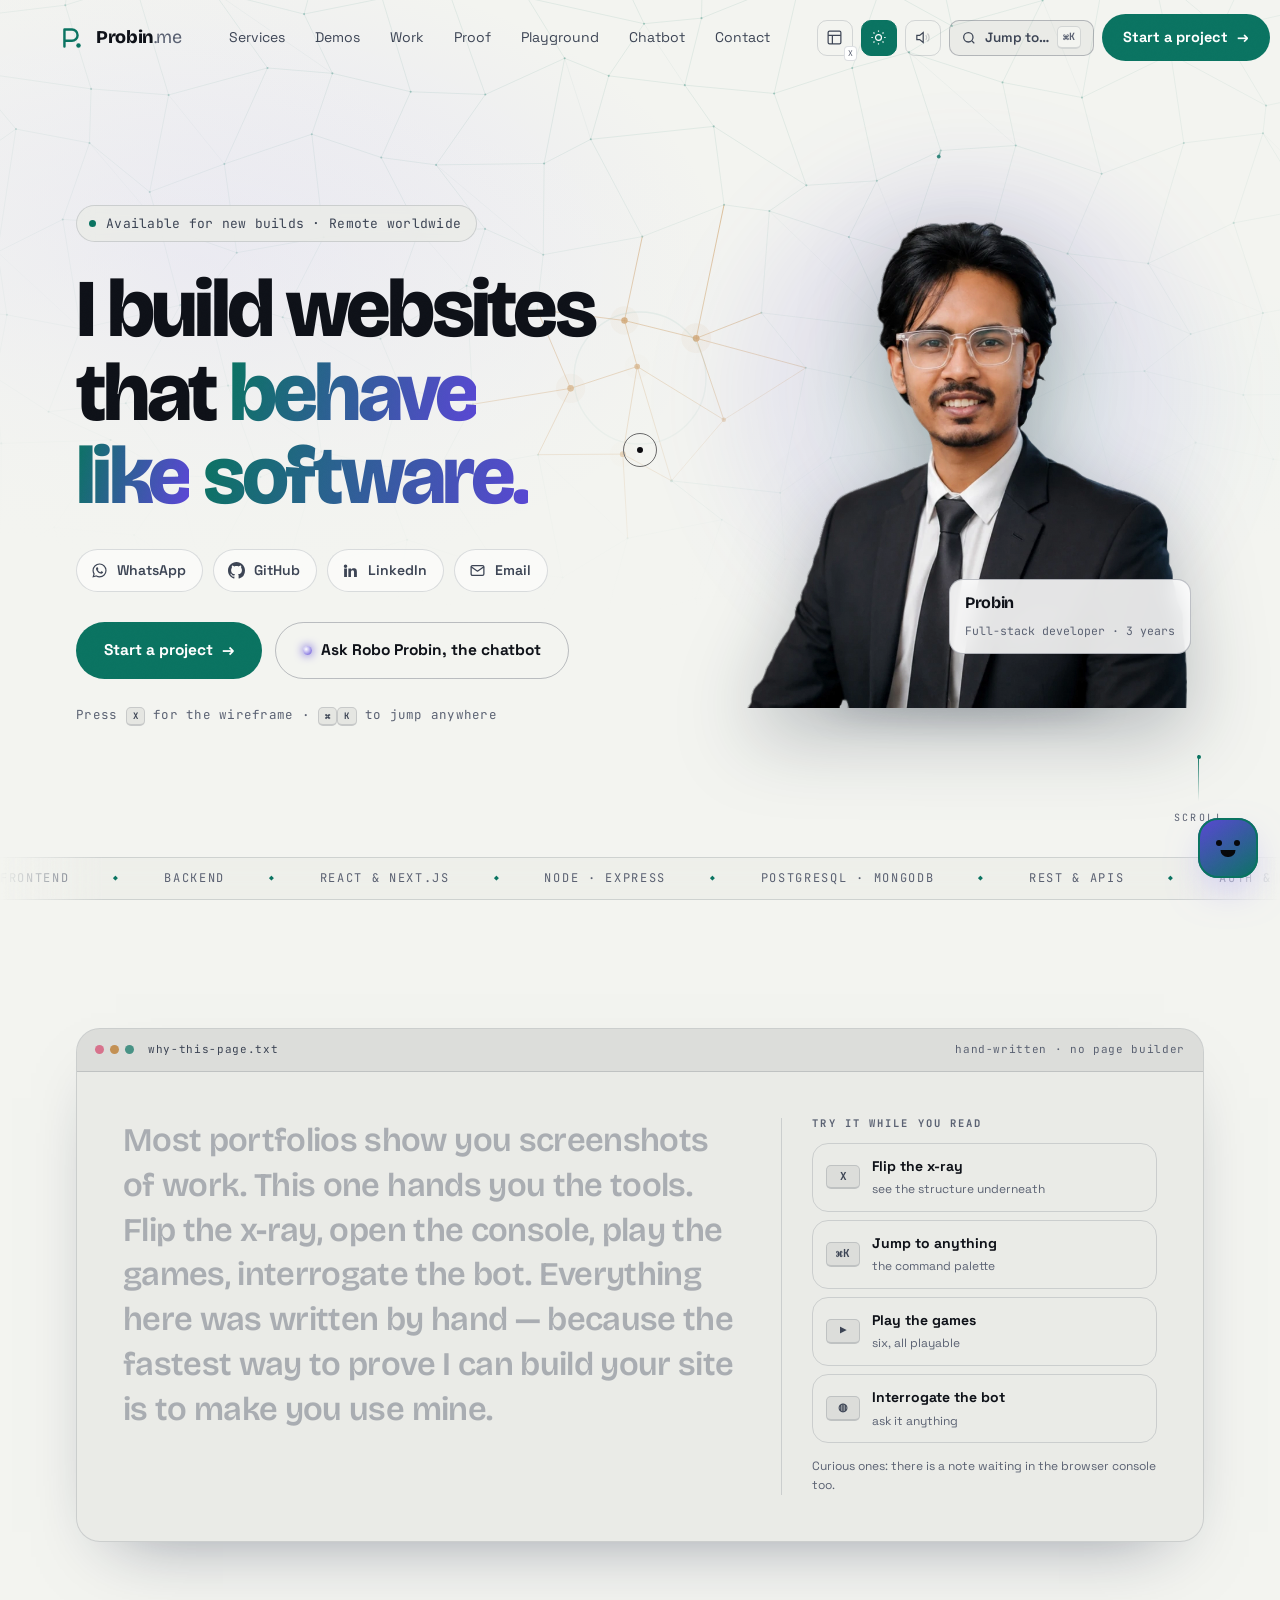
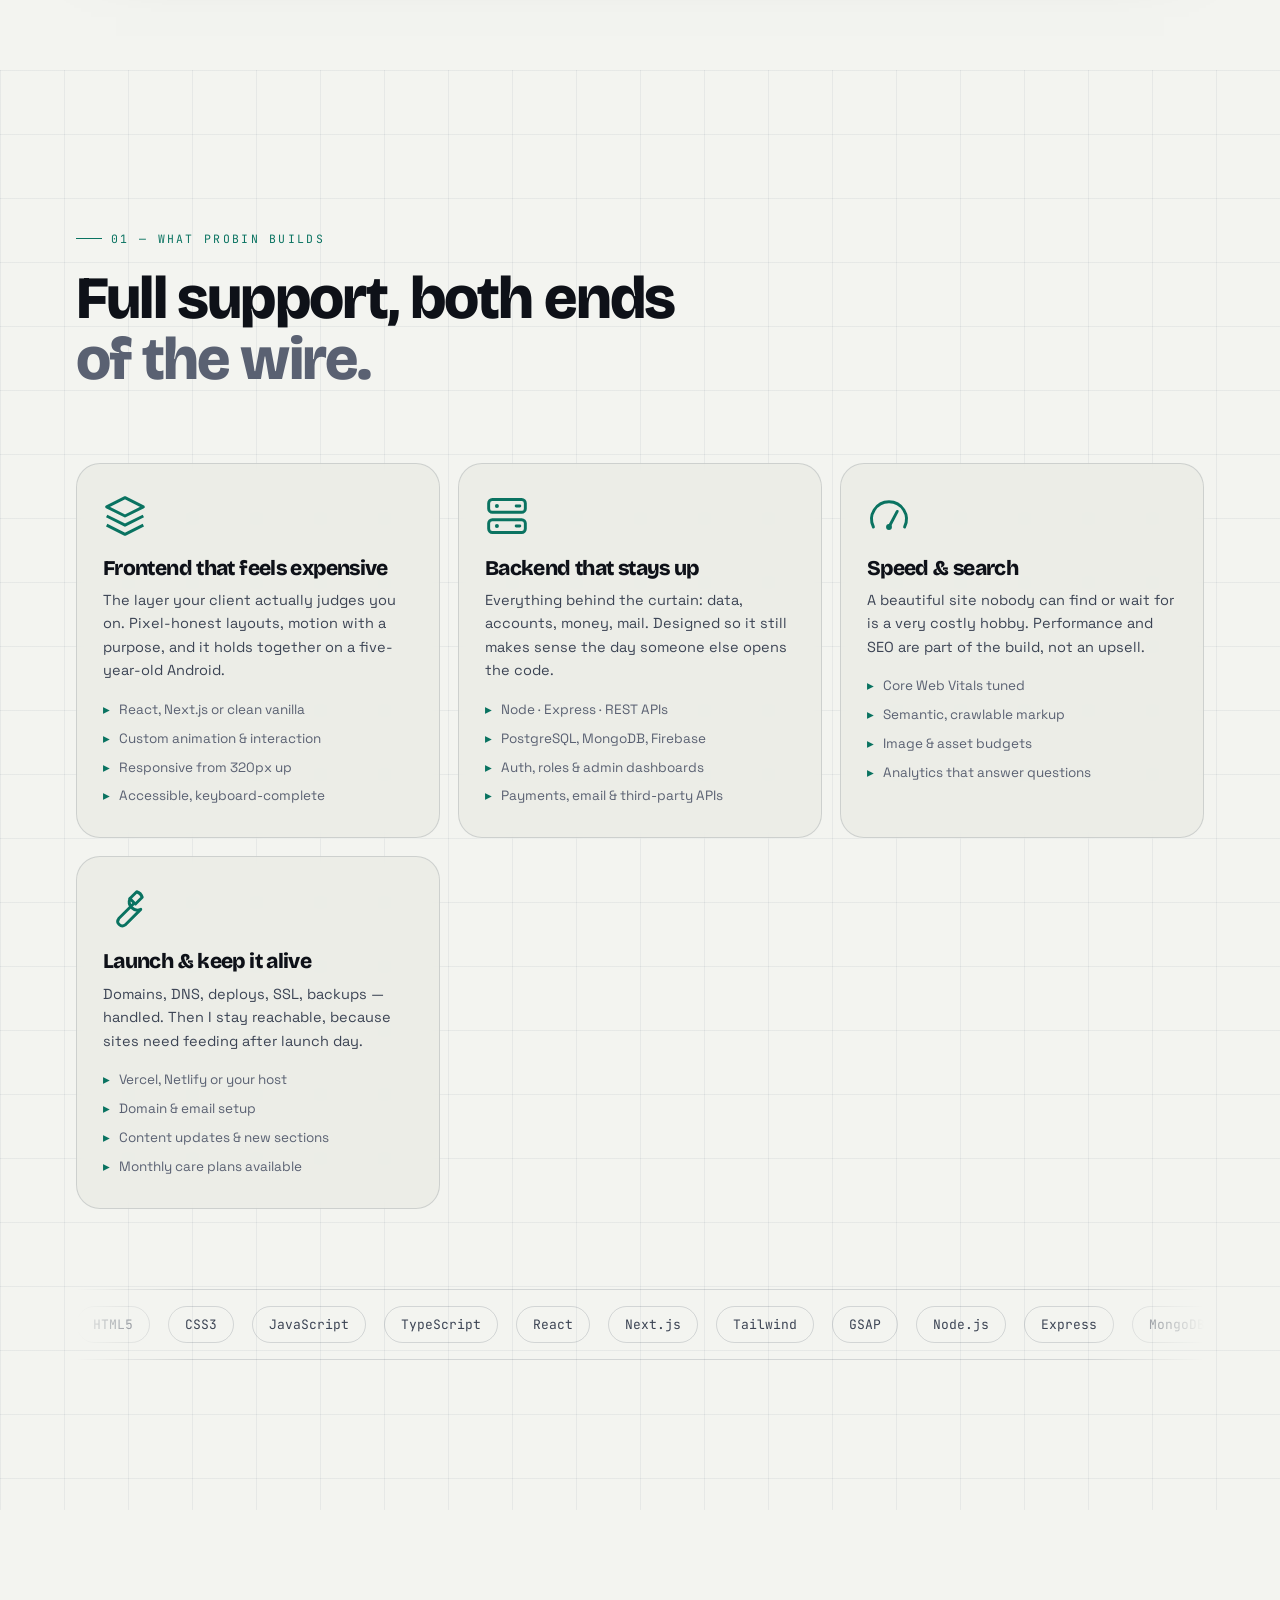
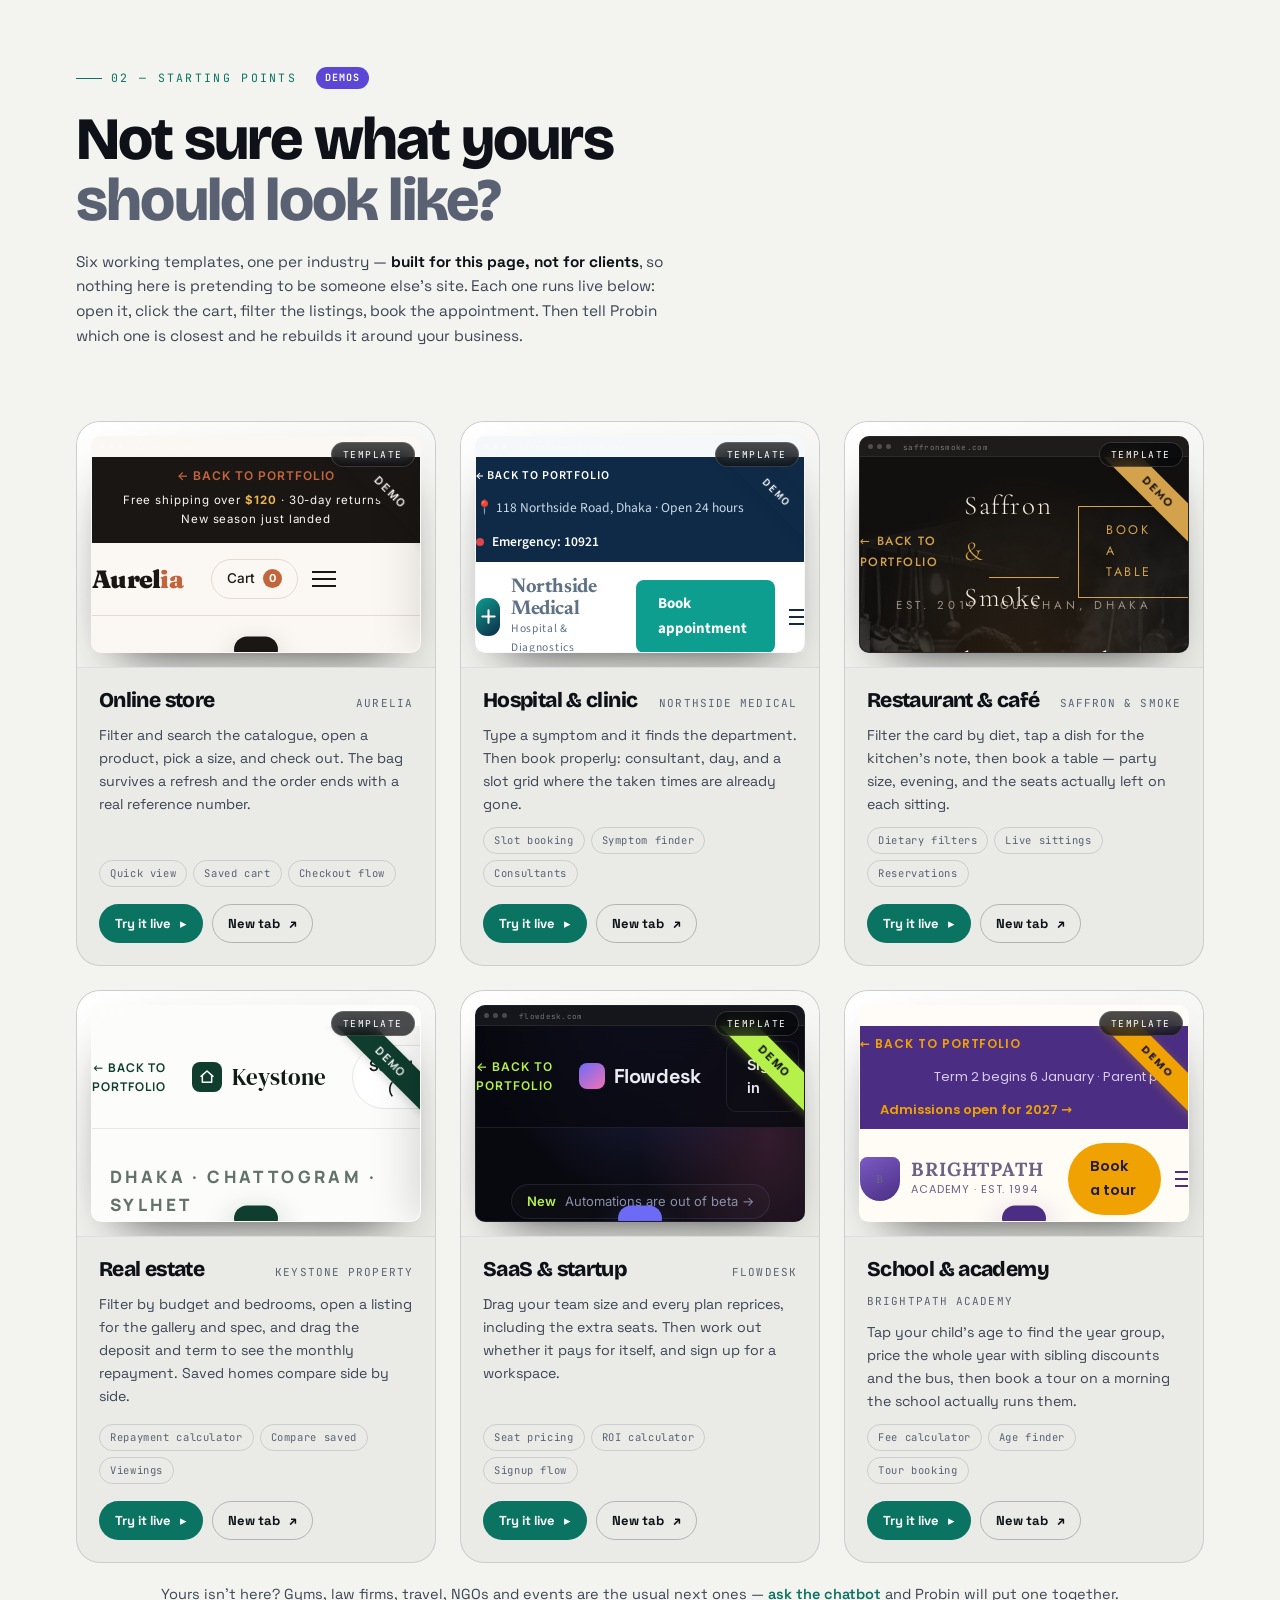
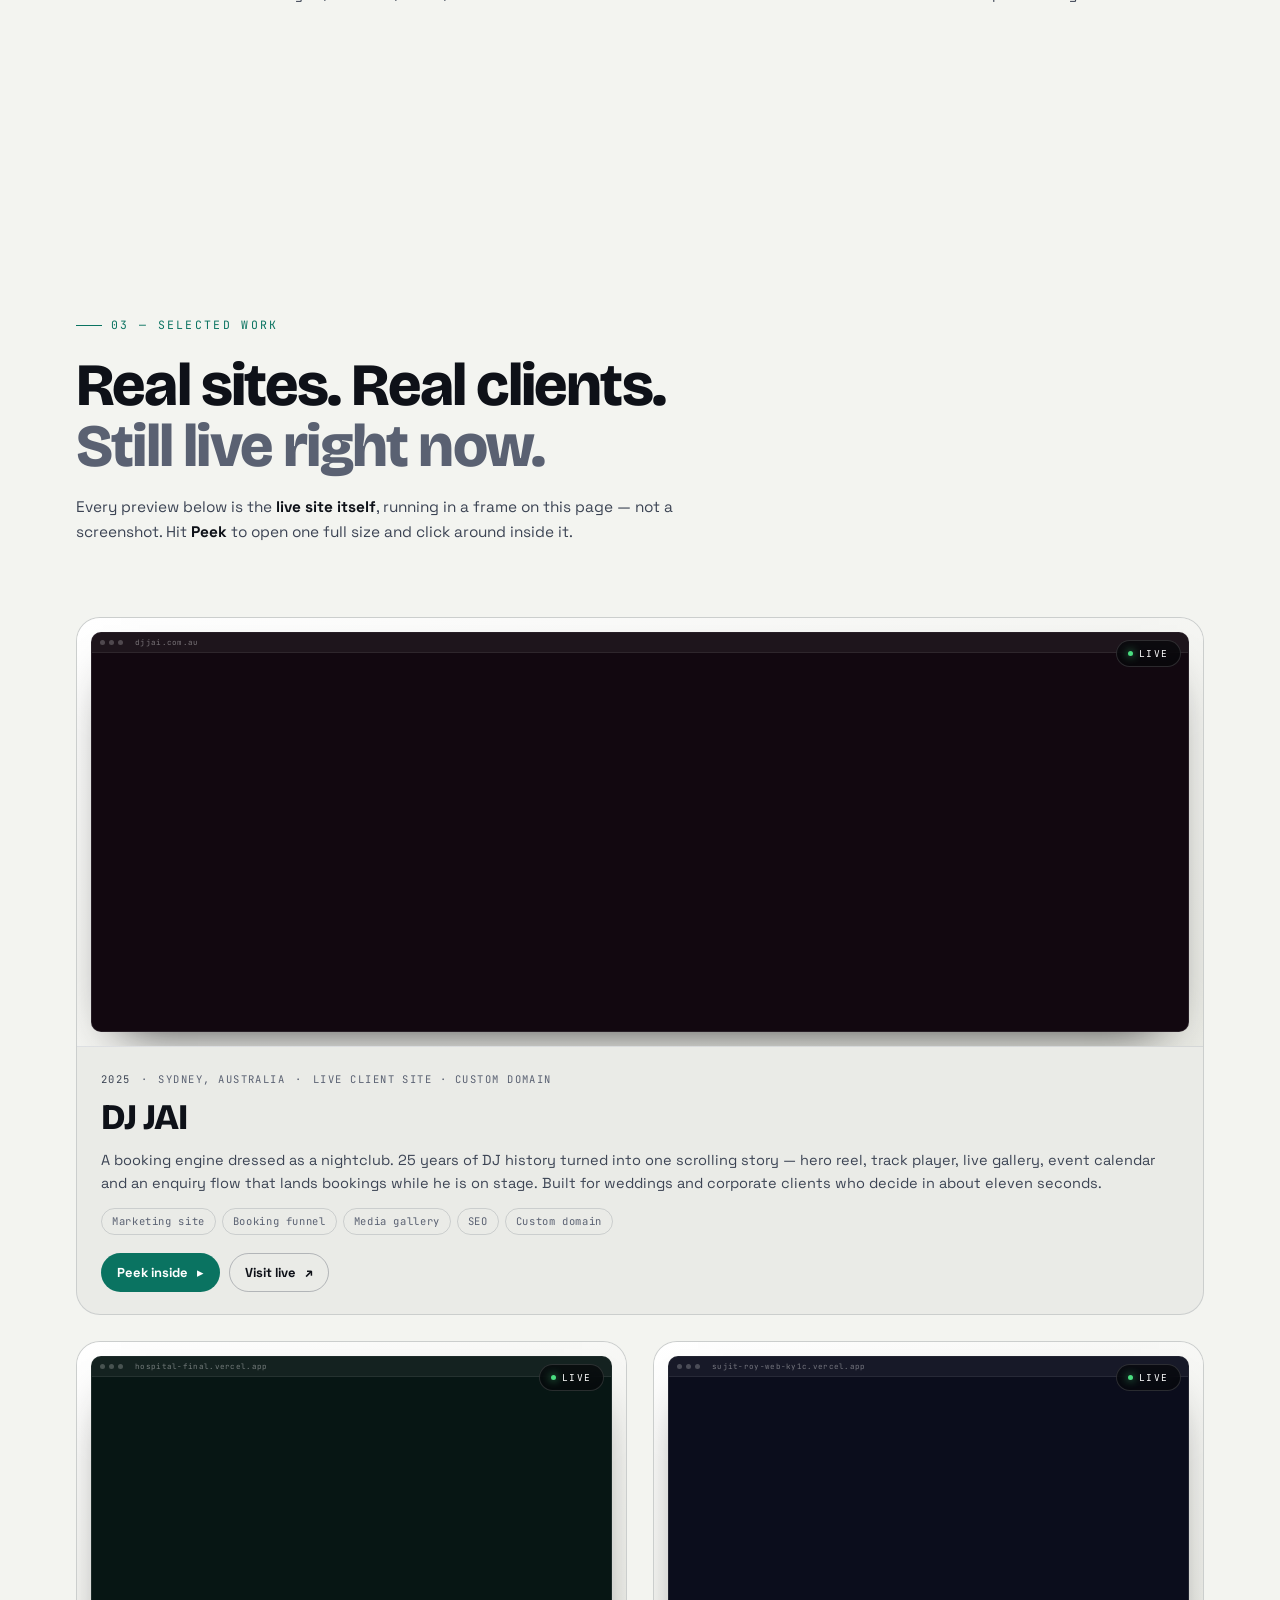
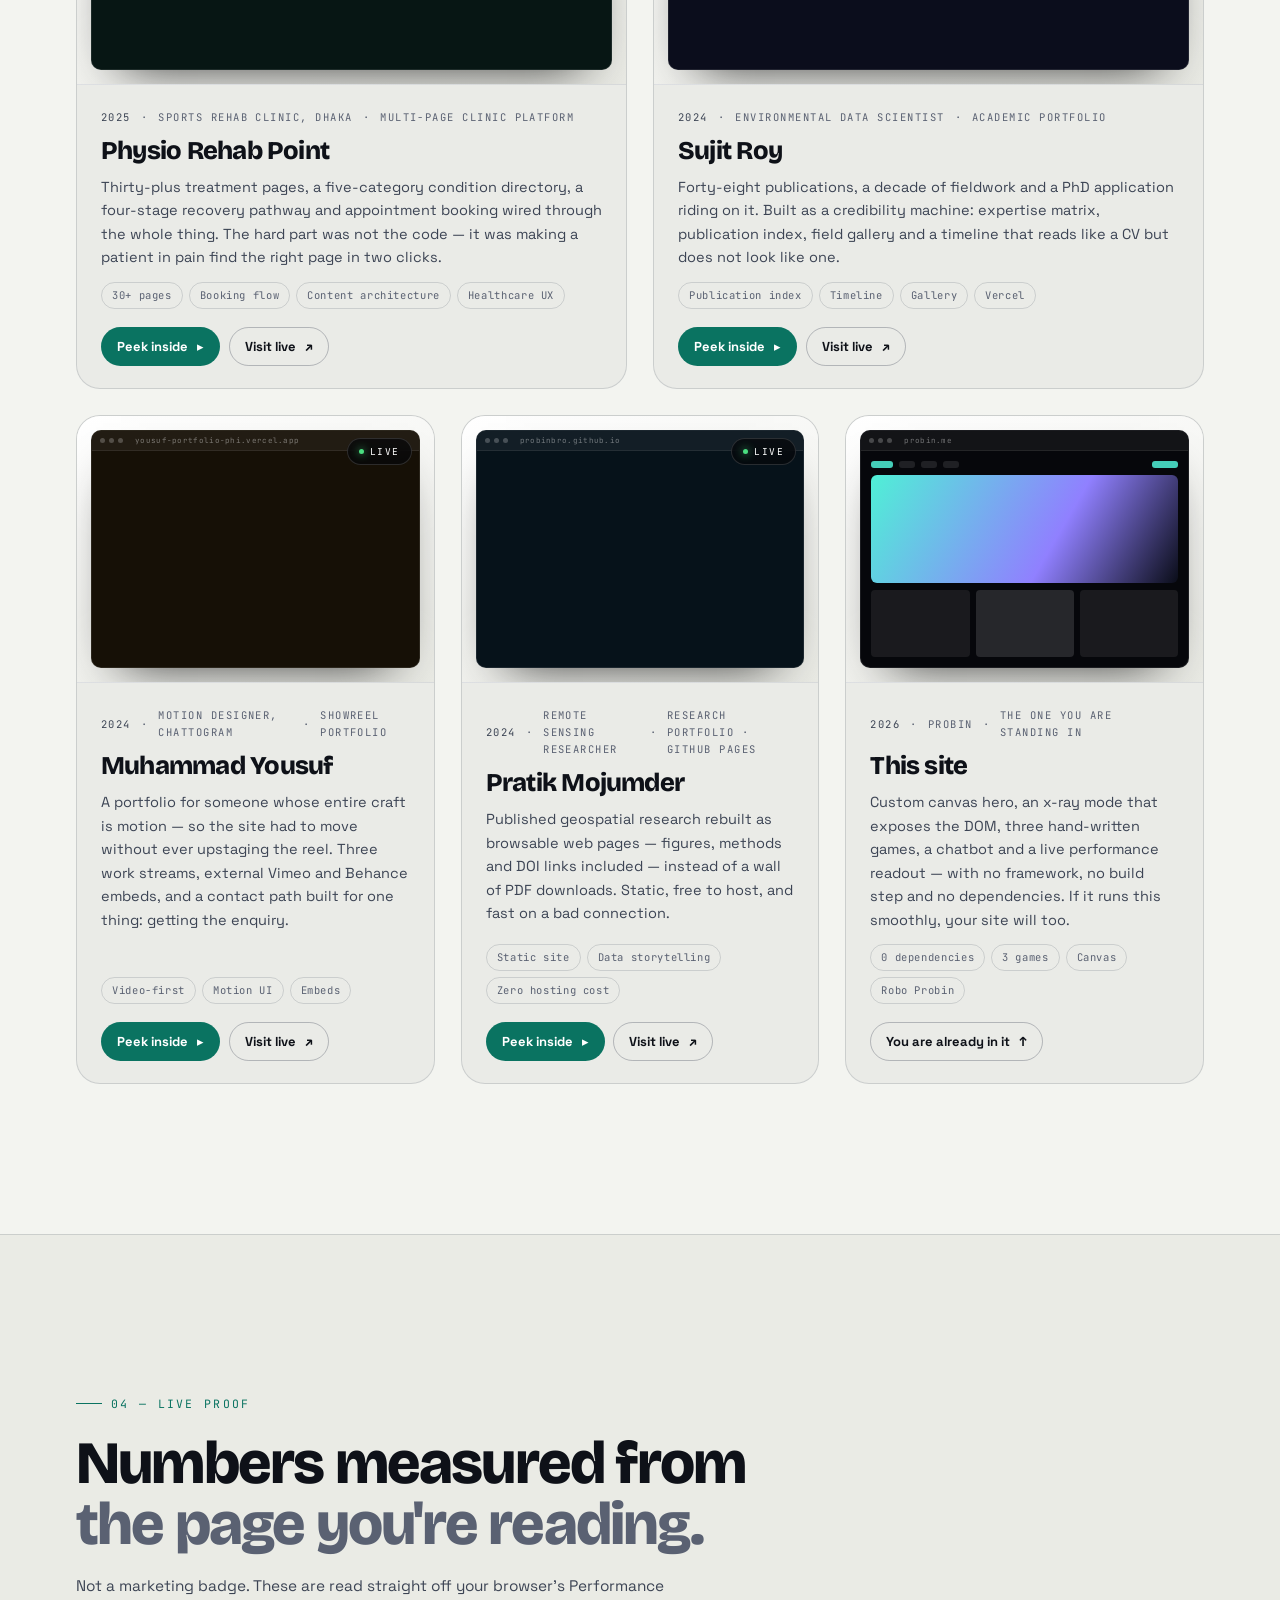
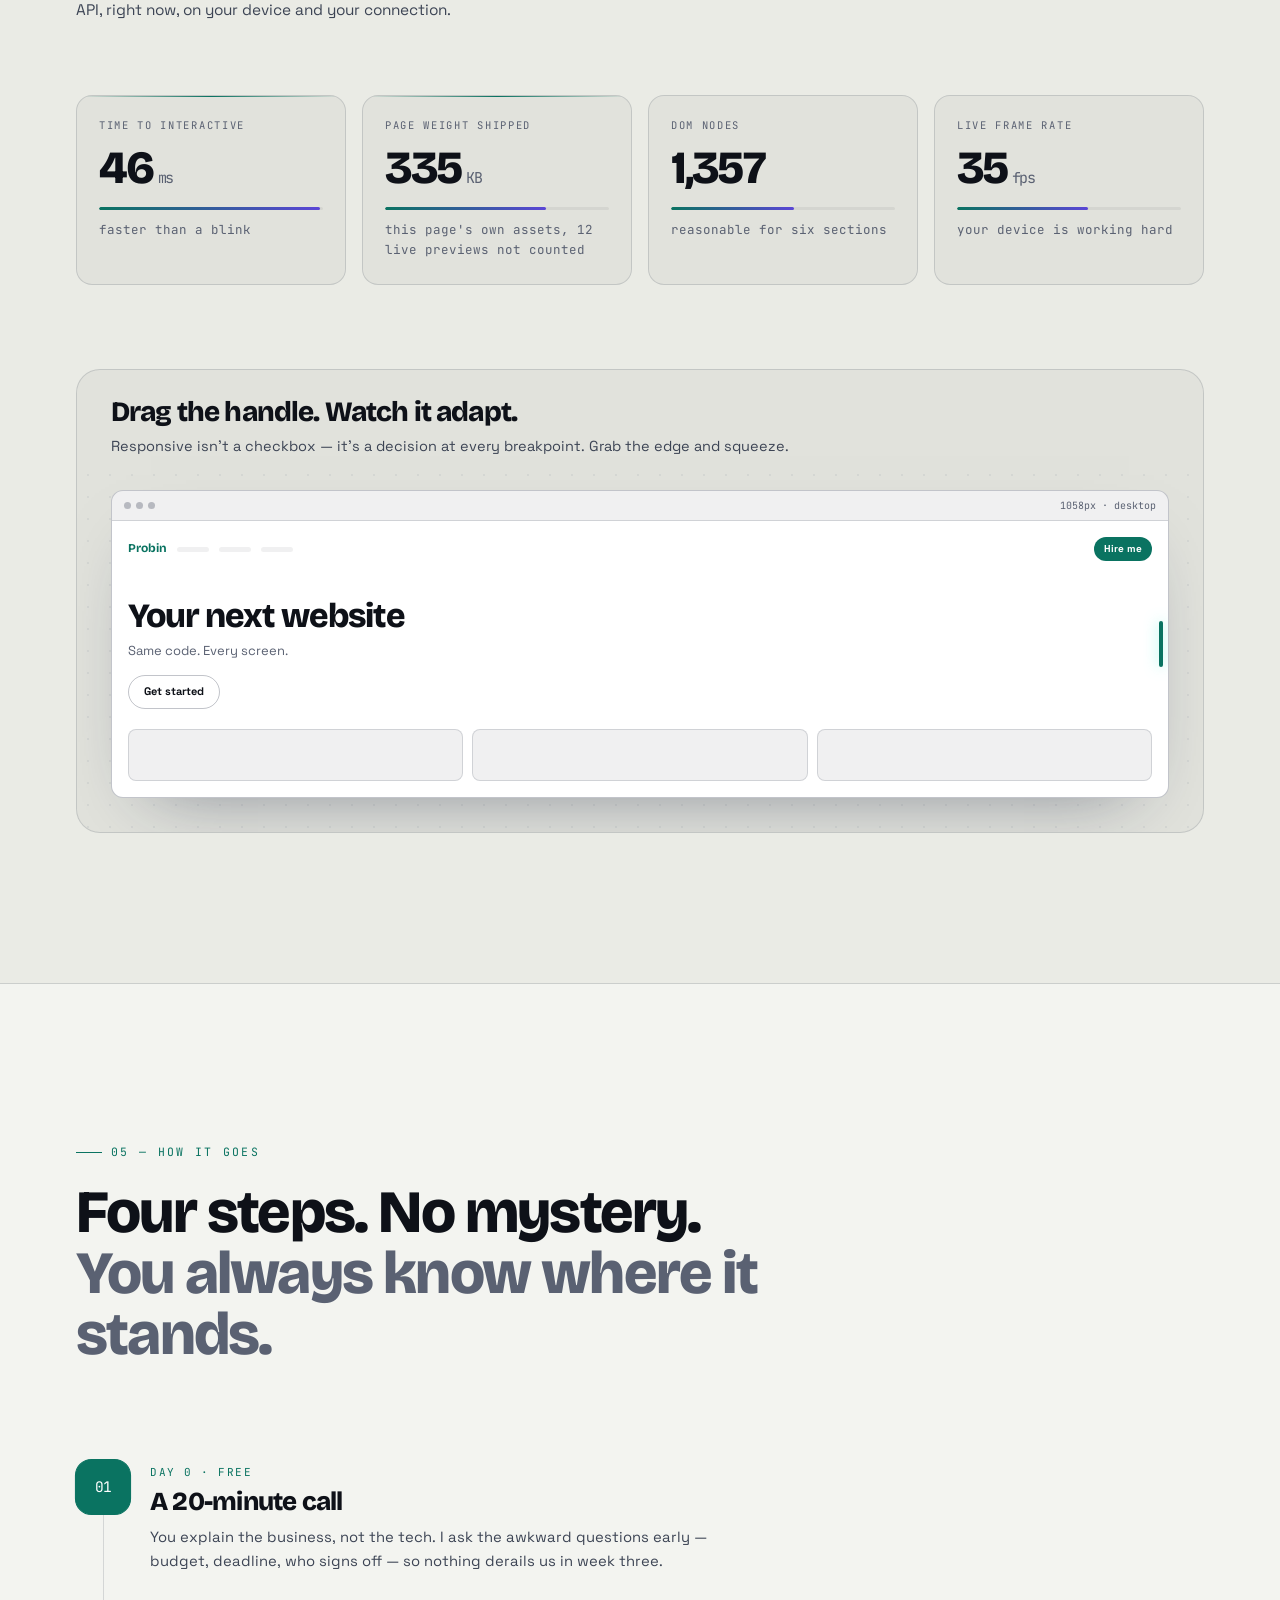
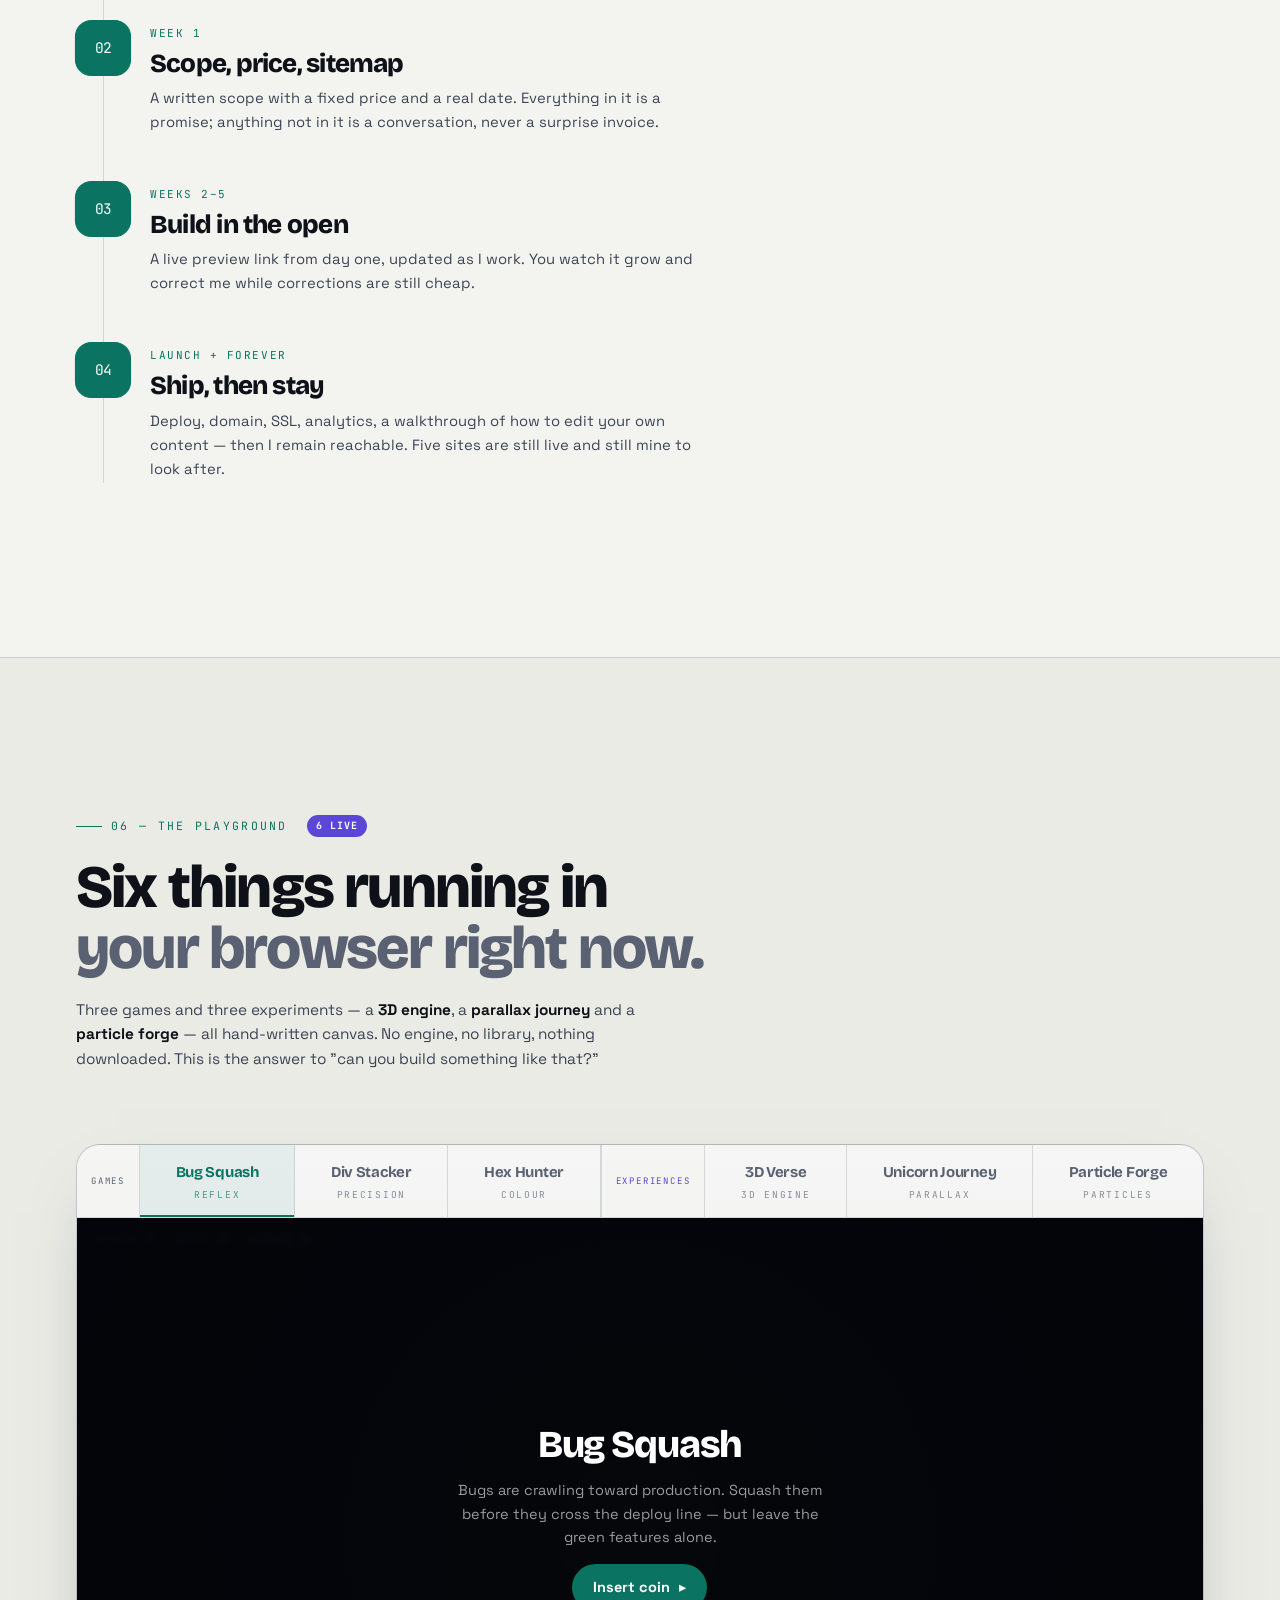
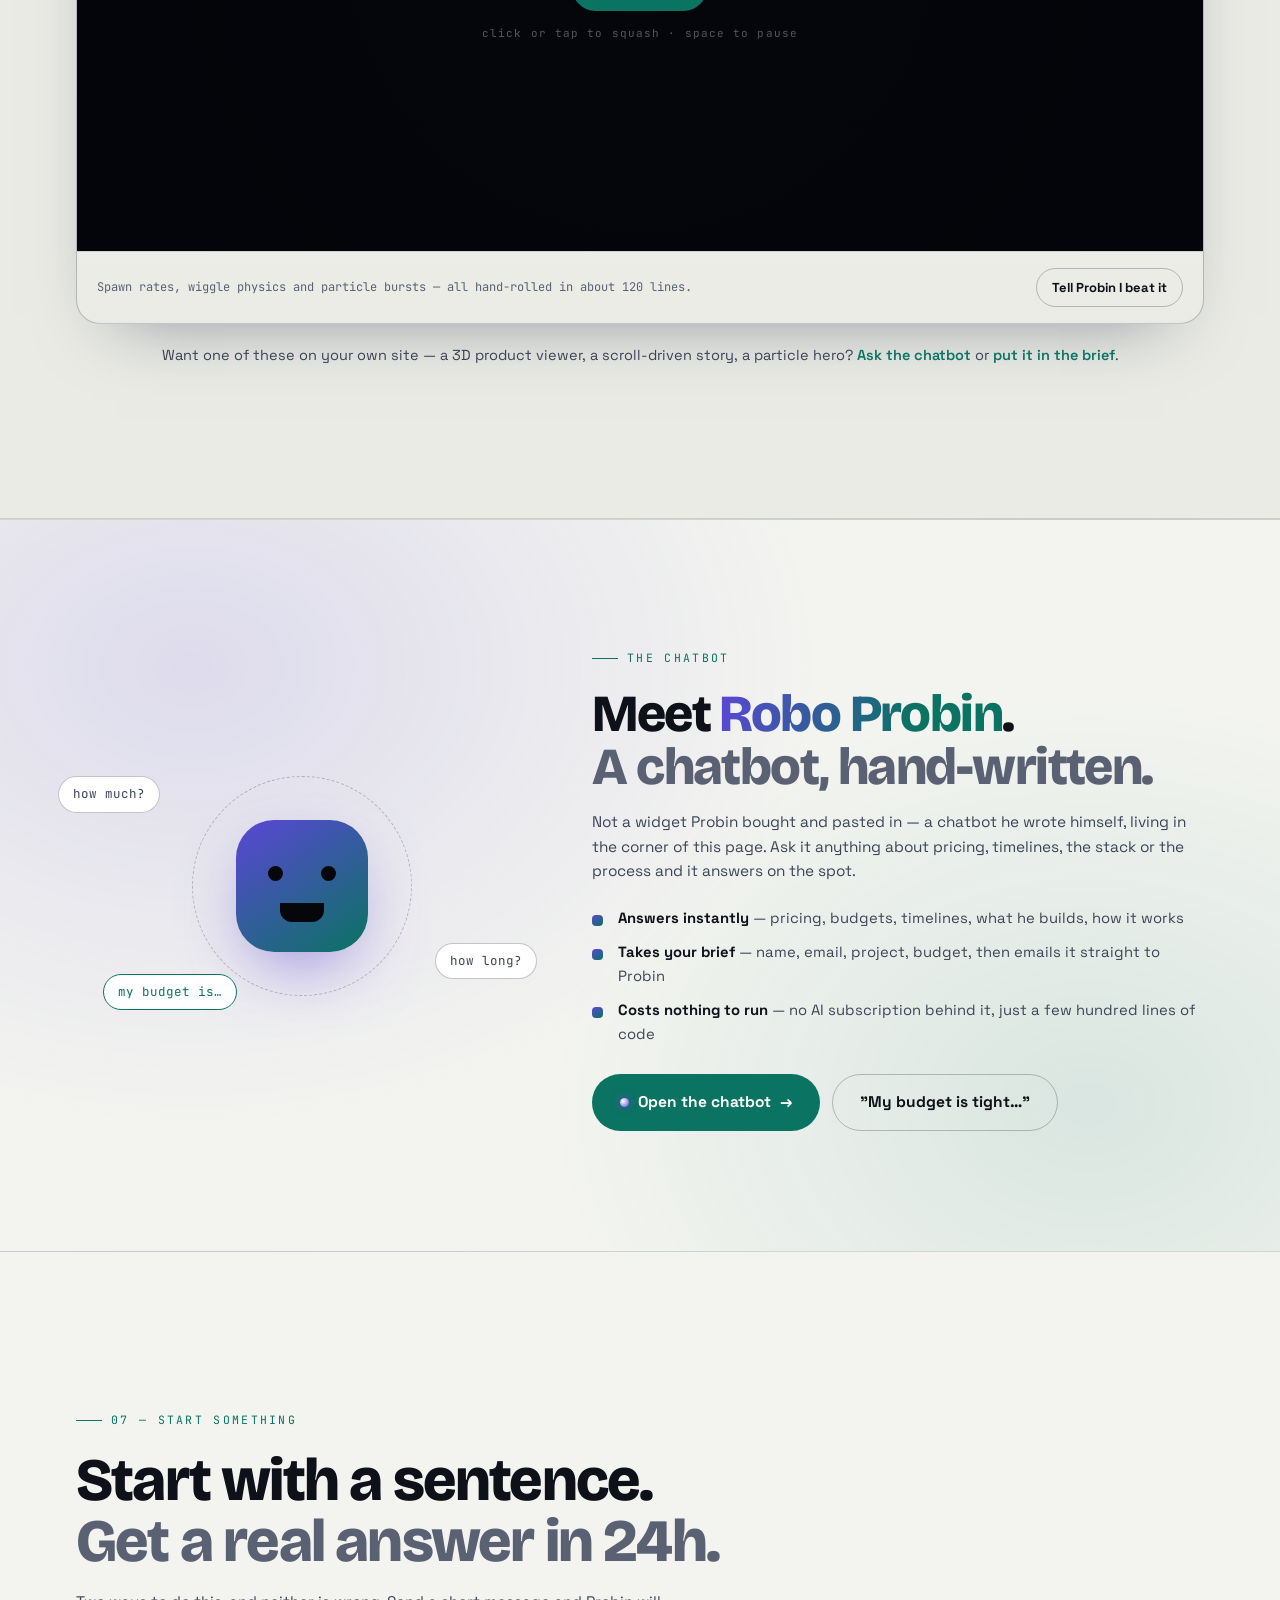
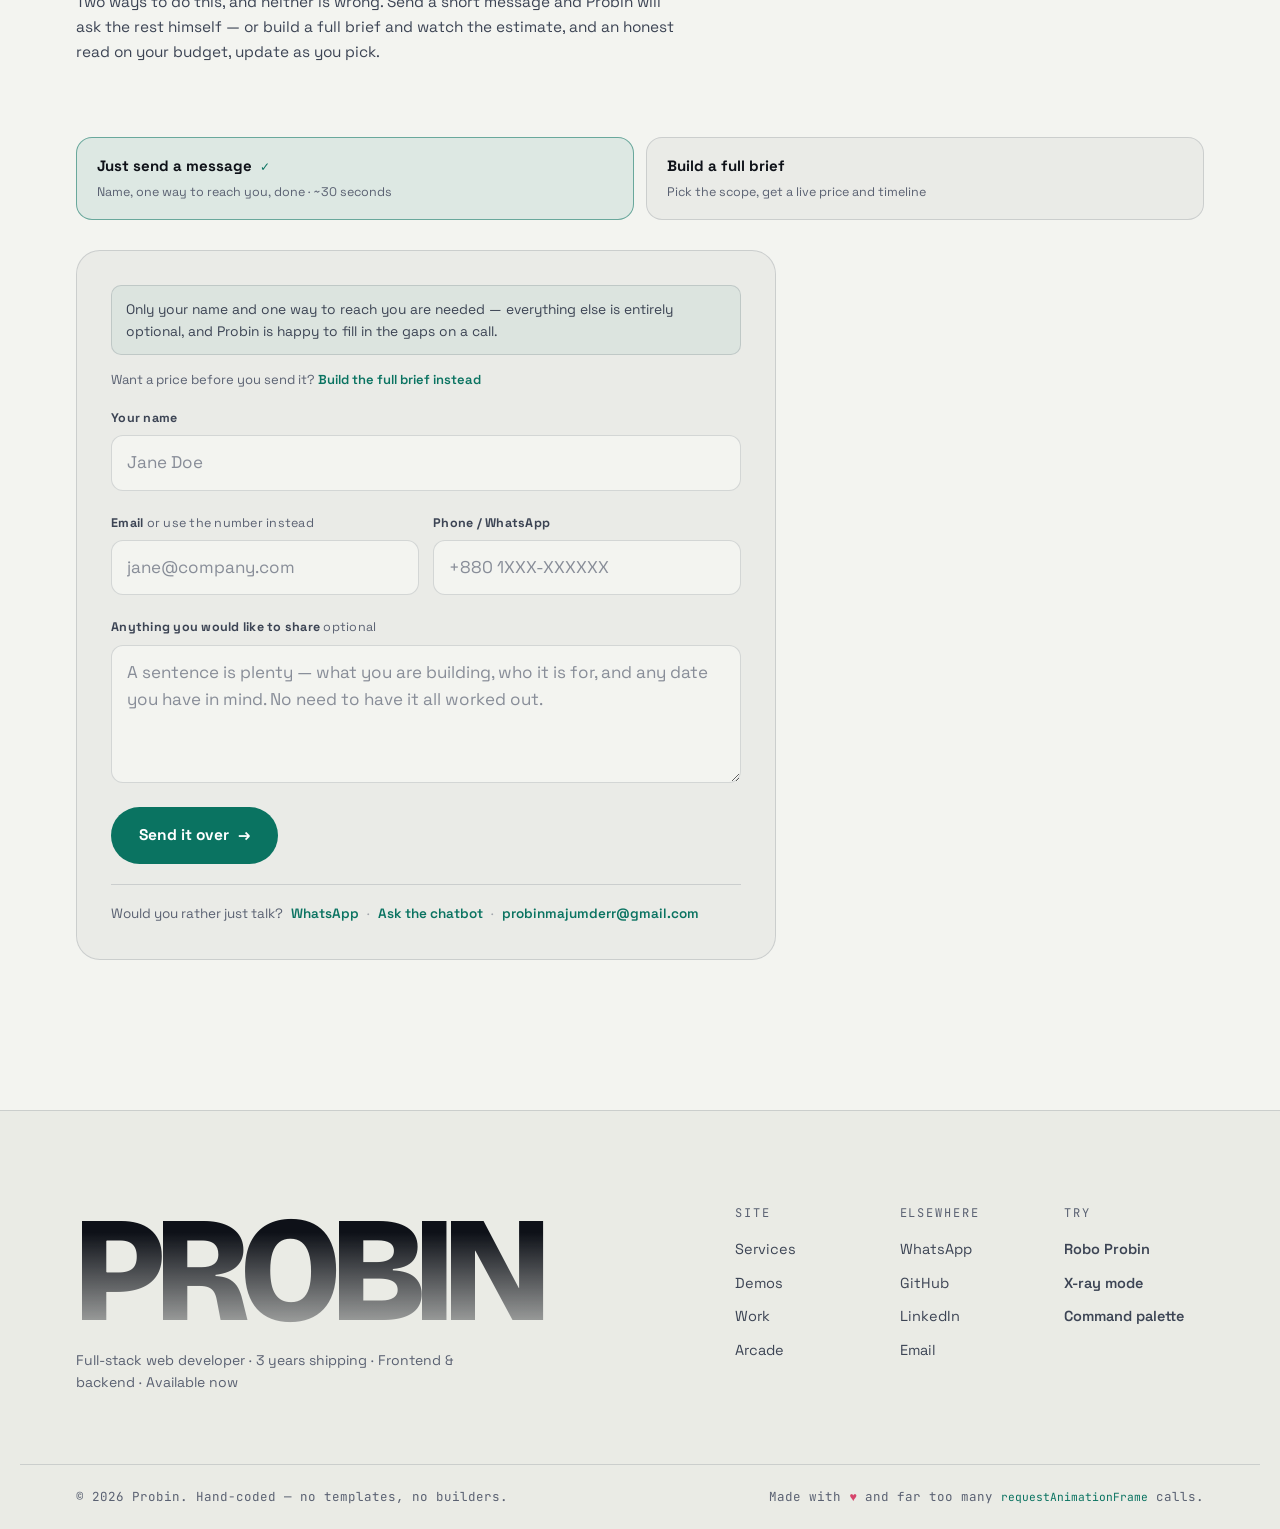
==== commit c7547101: "Rebrand to probin.me and drop the manifesto cards The domain is registered and live, so the wordmark" ====
--- a/index.html
+++ b/index.html
@@ -9,18 +9,20 @@
     content="Probin is a full-stack web developer with 3 years of experience building fast, custom, hand-coded websites and web apps. Frontend, backend, and everything between." />
   <meta name="theme-color" content="#F3F4F0" />
 
+  <link rel="canonical" href="https://probin.me/" />
   <meta property="og:type" content="website" />
+  <meta property="og:url" content="https://probin.me/" />
   <meta property="og:title" content="Probin — I build websites that behave like software" />
   <meta property="og:description"
     content="Full-stack web developer. Hand-coded, fast, and a little bit alive. Meet Robo Probin inside." />
   <!-- Facebook, LinkedIn, WhatsApp and X all ignore SVG previews, so this is a
        real 1200×630 PNG. Regenerate it if the headline or photo ever changes. -->
-  <meta property="og:image" content="assets/og.png" />
+  <meta property="og:image" content="https://probin.me/assets/og.png" />
   <meta property="og:image:width" content="1200" />
   <meta property="og:image:height" content="630" />
   <meta property="og:image:alt" content="Probin — full-stack web developer" />
   <meta name="twitter:card" content="summary_large_image" />
-  <meta name="twitter:image" content="assets/og.png" />
+  <meta name="twitter:image" content="https://probin.me/assets/og.png" />
 
   <link rel="icon" href="assets/favicon.svg" type="image/svg+xml" />
   <link rel="preconnect" href="https://fonts.googleapis.com" />
@@ -63,7 +65,7 @@
           <circle class="mk-dot" cx="24" cy="24" r="2.4" fill="currentColor" />
         </svg>
       </span>
-      <span class="nav__name">Probin<i>.dev</i></span>
+      <span class="nav__name">Probin<i>.me</i></span>
     </a>
 
     <nav class="nav__links" aria-label="Primary">
@@ -226,27 +228,6 @@
             </aside>
           </div>
         </div>
-
-        <div class="manifesto__cards">
-          <article class="mcard reveal" data-x="article.mcard">
-            <span class="mcard__no">01</span>
-            <h3>Built, not assembled</h3>
-            <p>Zero page-builders. Zero bloated frameworks stapled on for looks. Every animation on this page is code
-              Probin wrote and can change in a minute.</p>
-          </article>
-          <article class="mcard reveal" data-x="article.mcard">
-            <span class="mcard__no">02</span>
-            <h3>Front <em>and</em> back</h3>
-            <p>Interfaces, APIs, databases, auth, payments, deploys. One person, whole stack — so nothing gets lost in a
-              handoff.</p>
-          </article>
-          <article class="mcard reveal" data-x="article.mcard">
-            <span class="mcard__no">03</span>
-            <h3>Shipped, then supported</h3>
-            <p>Five live client sites and counting, still running, still maintained. Launch day is the start of the
-              relationship, not the end of it.</p>
-          </article>
-        </div>
       </div>
     </section>
 
--- a/css/main.css
+++ b/css/main.css
@@ -493,7 +493,7 @@
 @media (max-width:900px){ .hero__scroll{ display:none; } }
 
 /* ── MANIFESTO ──────────────────────────────────────────── */
-.manifesto{ padding:clamp(90px,14vw,180px) 0; }
+.manifesto{ padding:clamp(70px,10vw,130px) 0; }
 
 /* The statement panel — a framed callout with a title bar, so the
    paragraph reads as a deliberate exhibit instead of loose text
@@ -501,7 +501,6 @@
 .mfx{
   border:1px solid var(--line); border-radius:var(--r-lg);
   background:var(--surface); overflow:hidden;
-  margin-bottom:clamp(38px,5.5vw,66px);
   box-shadow:var(--shadow);
 }
 .mfx__bar{
@@ -563,26 +562,6 @@
 .mfx__try b{ font-size:14px; font-weight:700; }
 .mfx__try em{ font-style:normal; font-size:12px; color:var(--muted); }
 .mfx__foot{ margin-top:14px; font-size:12px; color:var(--muted); line-height:1.6; }
-
-.manifesto__cards{ display:grid; grid-template-columns:repeat(auto-fit,minmax(250px,1fr)); gap:20px; }
-.mcard{
-  position:relative; padding:30px 26px 28px; border-radius:var(--r-lg);
-  border:1px solid var(--line); background:var(--surface); overflow:hidden;
-  transition:border-color .4s, transform .5s var(--ease-out), background .4s;
-}
-.mcard::before{
-  content:''; position:absolute; inset:0; opacity:0; transition:opacity .5s;
-  background:radial-gradient(340px 220px at var(--mx,50%) var(--my,0%), rgba(79,240,214,.13), transparent 70%);
-}
-.mcard:hover{ border-color:var(--line-2); transform:translateY(-5px); }
-.mcard:hover::before{ opacity:1; }
-.mcard__no{
-  font-family:var(--font-mono); font-size:11px; color:var(--cyan); letter-spacing:.2em;
-  display:block; margin-bottom:16px;
-}
-.mcard h3{ font-size:22px; margin-bottom:11px; }
-.mcard h3 em{ font-style:italic; color:var(--cyan); }
-.mcard p{ color:var(--text-2); font-size:14.8px; }
 
 /* ── Section rhythm ─────────────────────────────────────── */
 .work,.proof,.services,.process,.arcade,.contact{ padding:clamp(80px,12vw,150px) 0; }
--- a/css/blueprint.css
+++ b/css/blueprint.css
@@ -81,7 +81,6 @@
 /* Every meaningful box gets a hairline so the grid reads */
 html.xray .shell > *,
 html.xray .pcard,
-html.xray .mcard,
 html.xray .scard,
 html.xray .vital,
 html.xray .step,
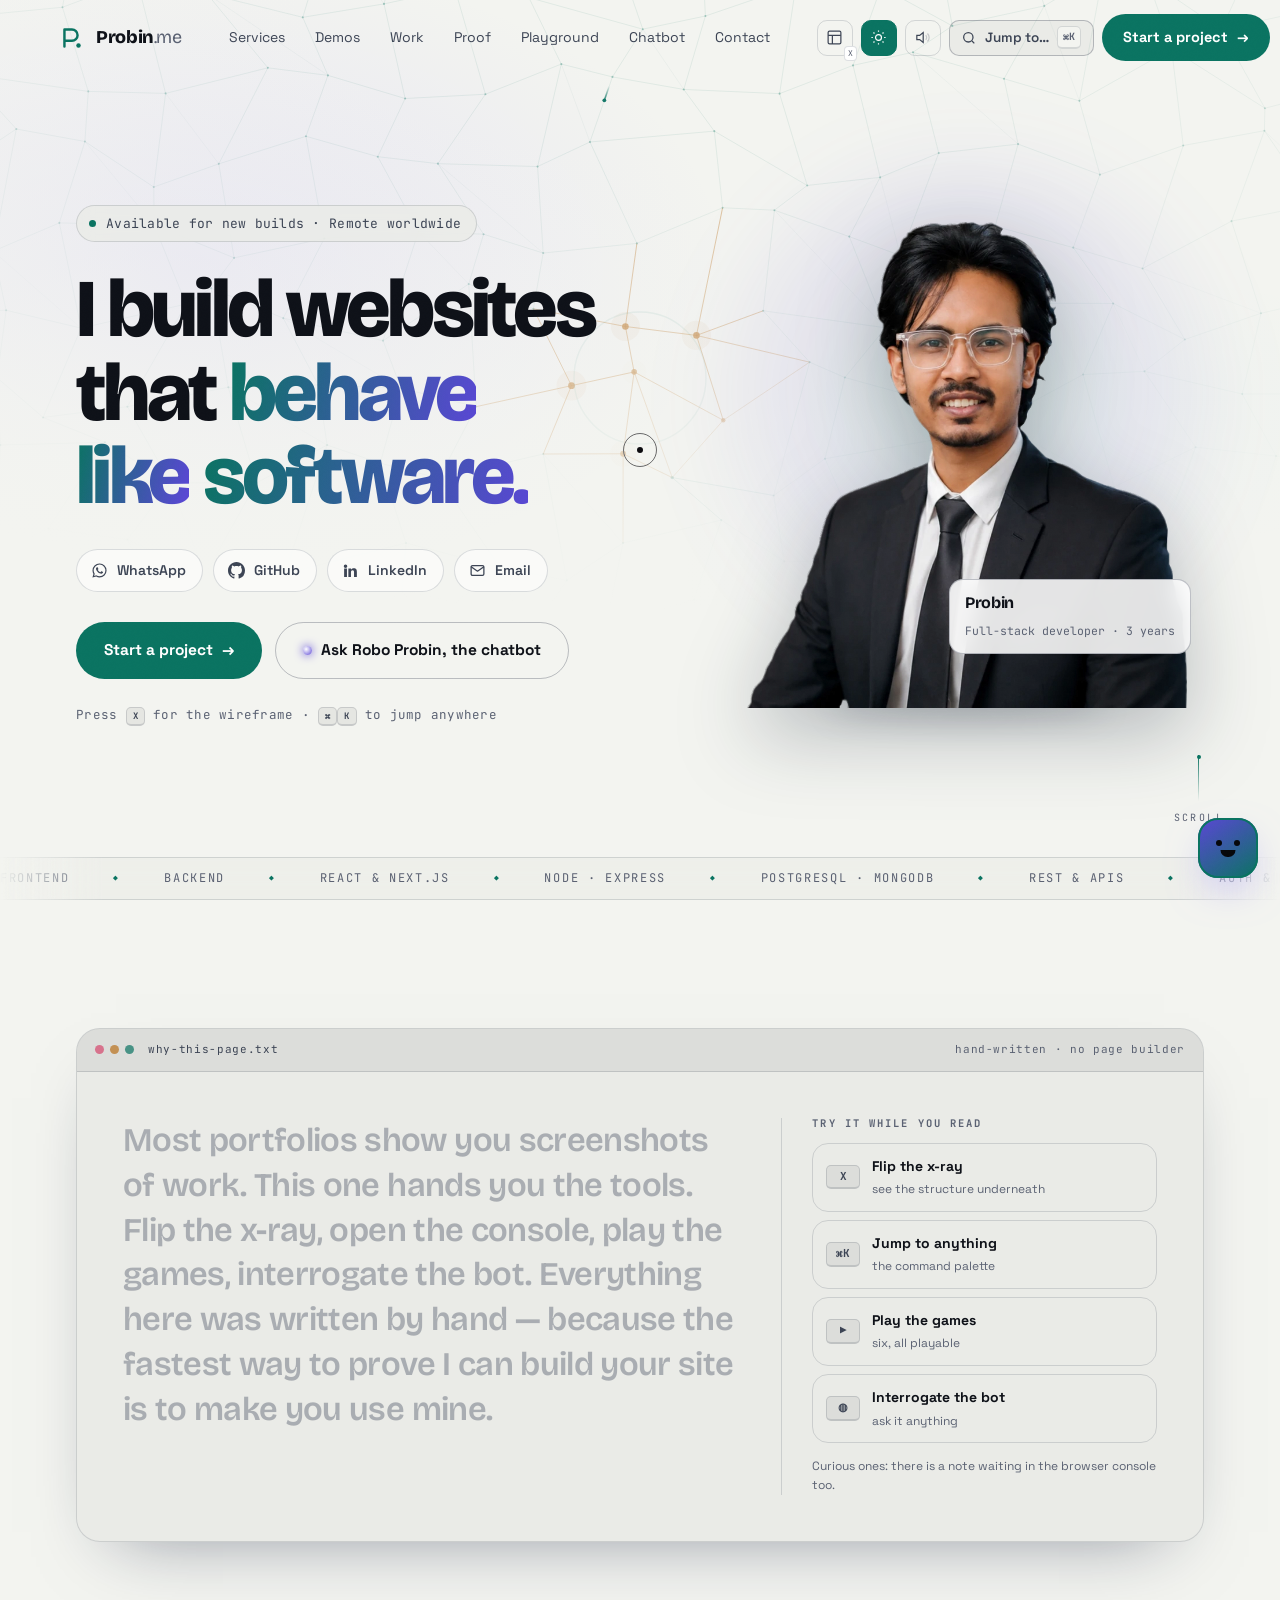
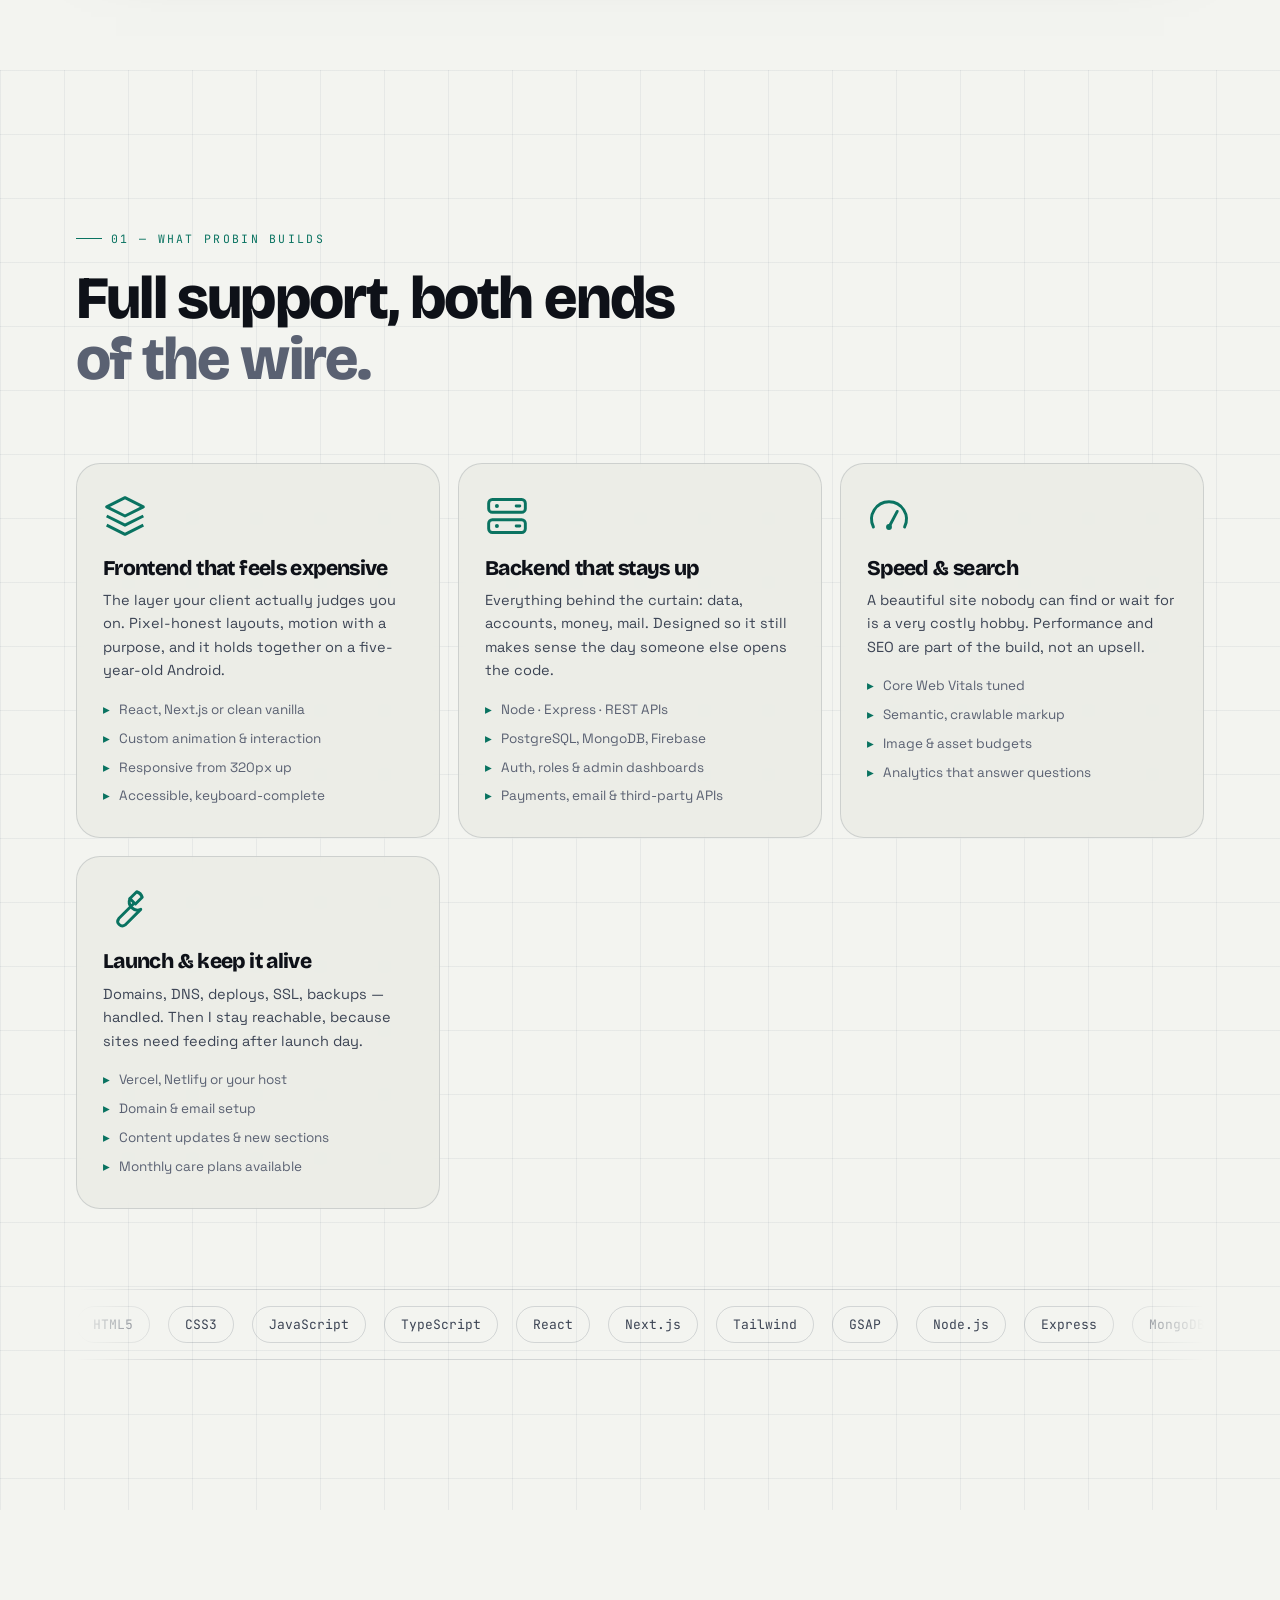
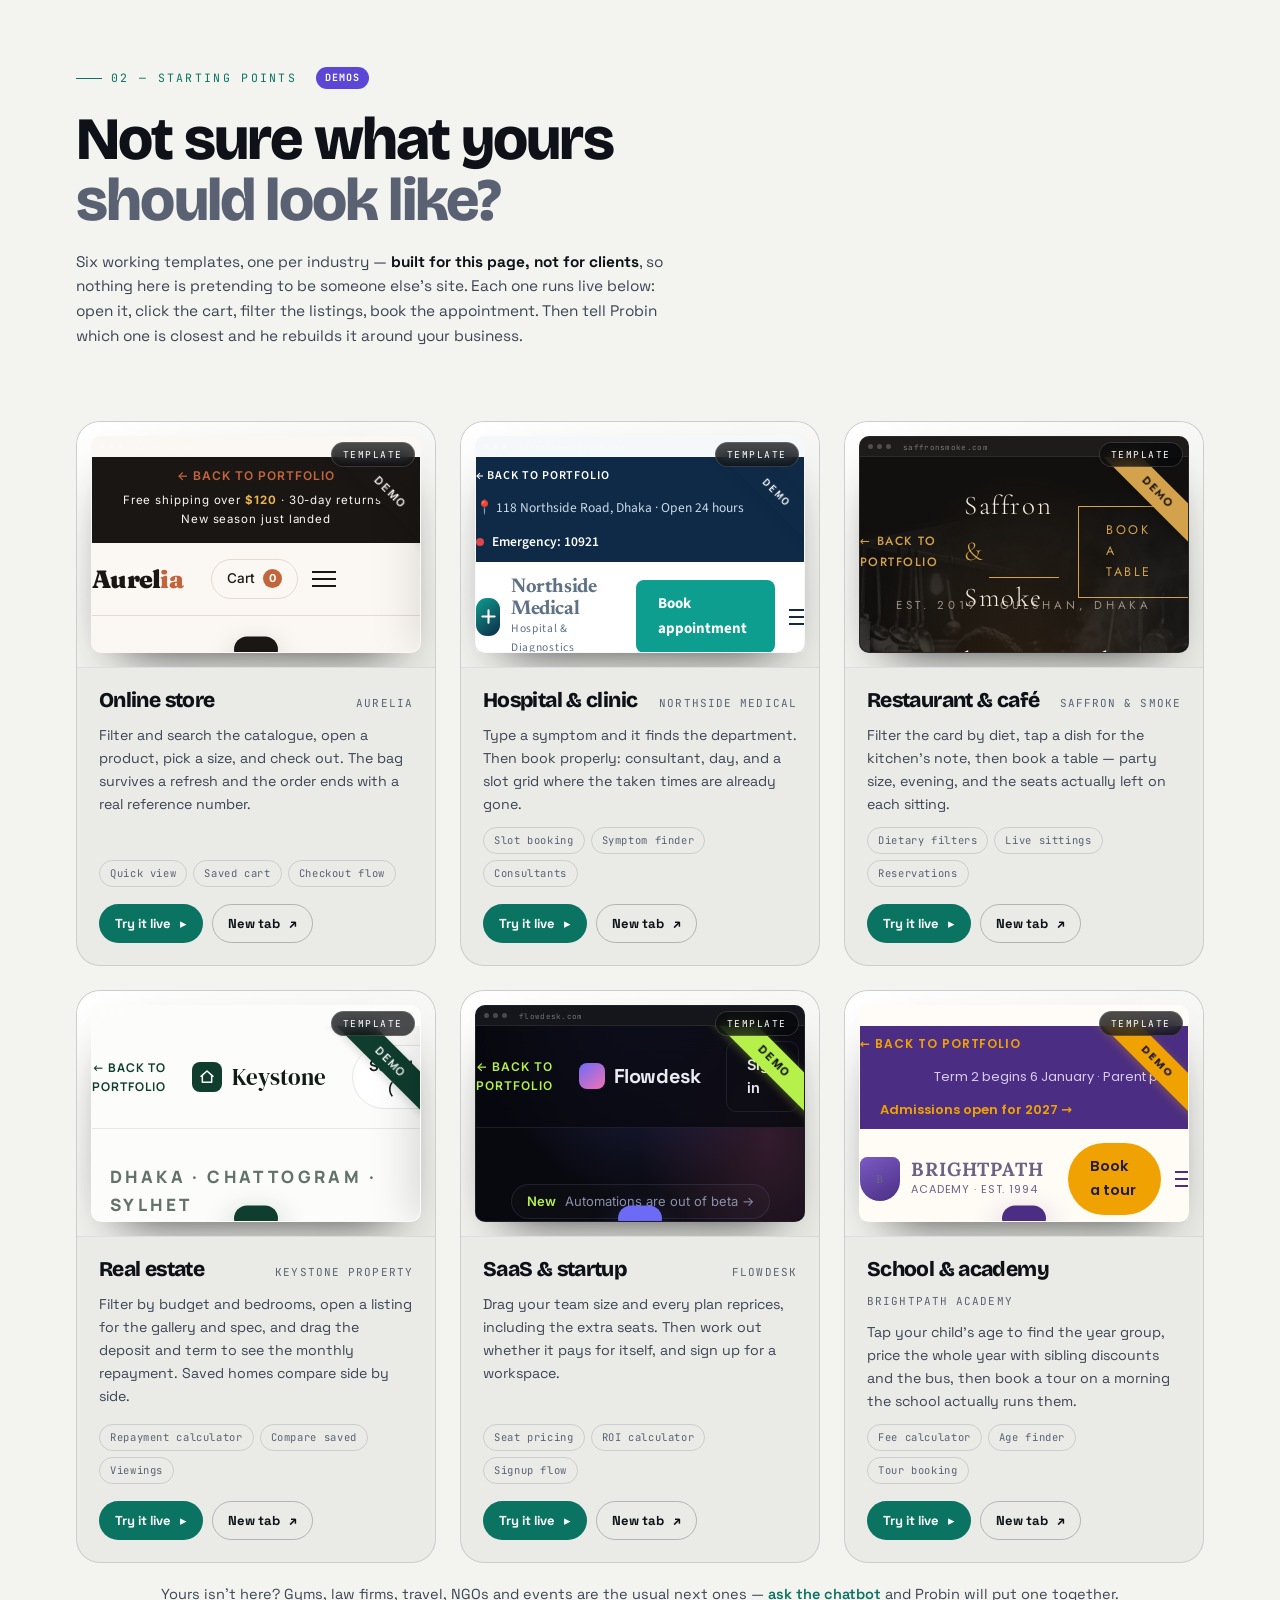
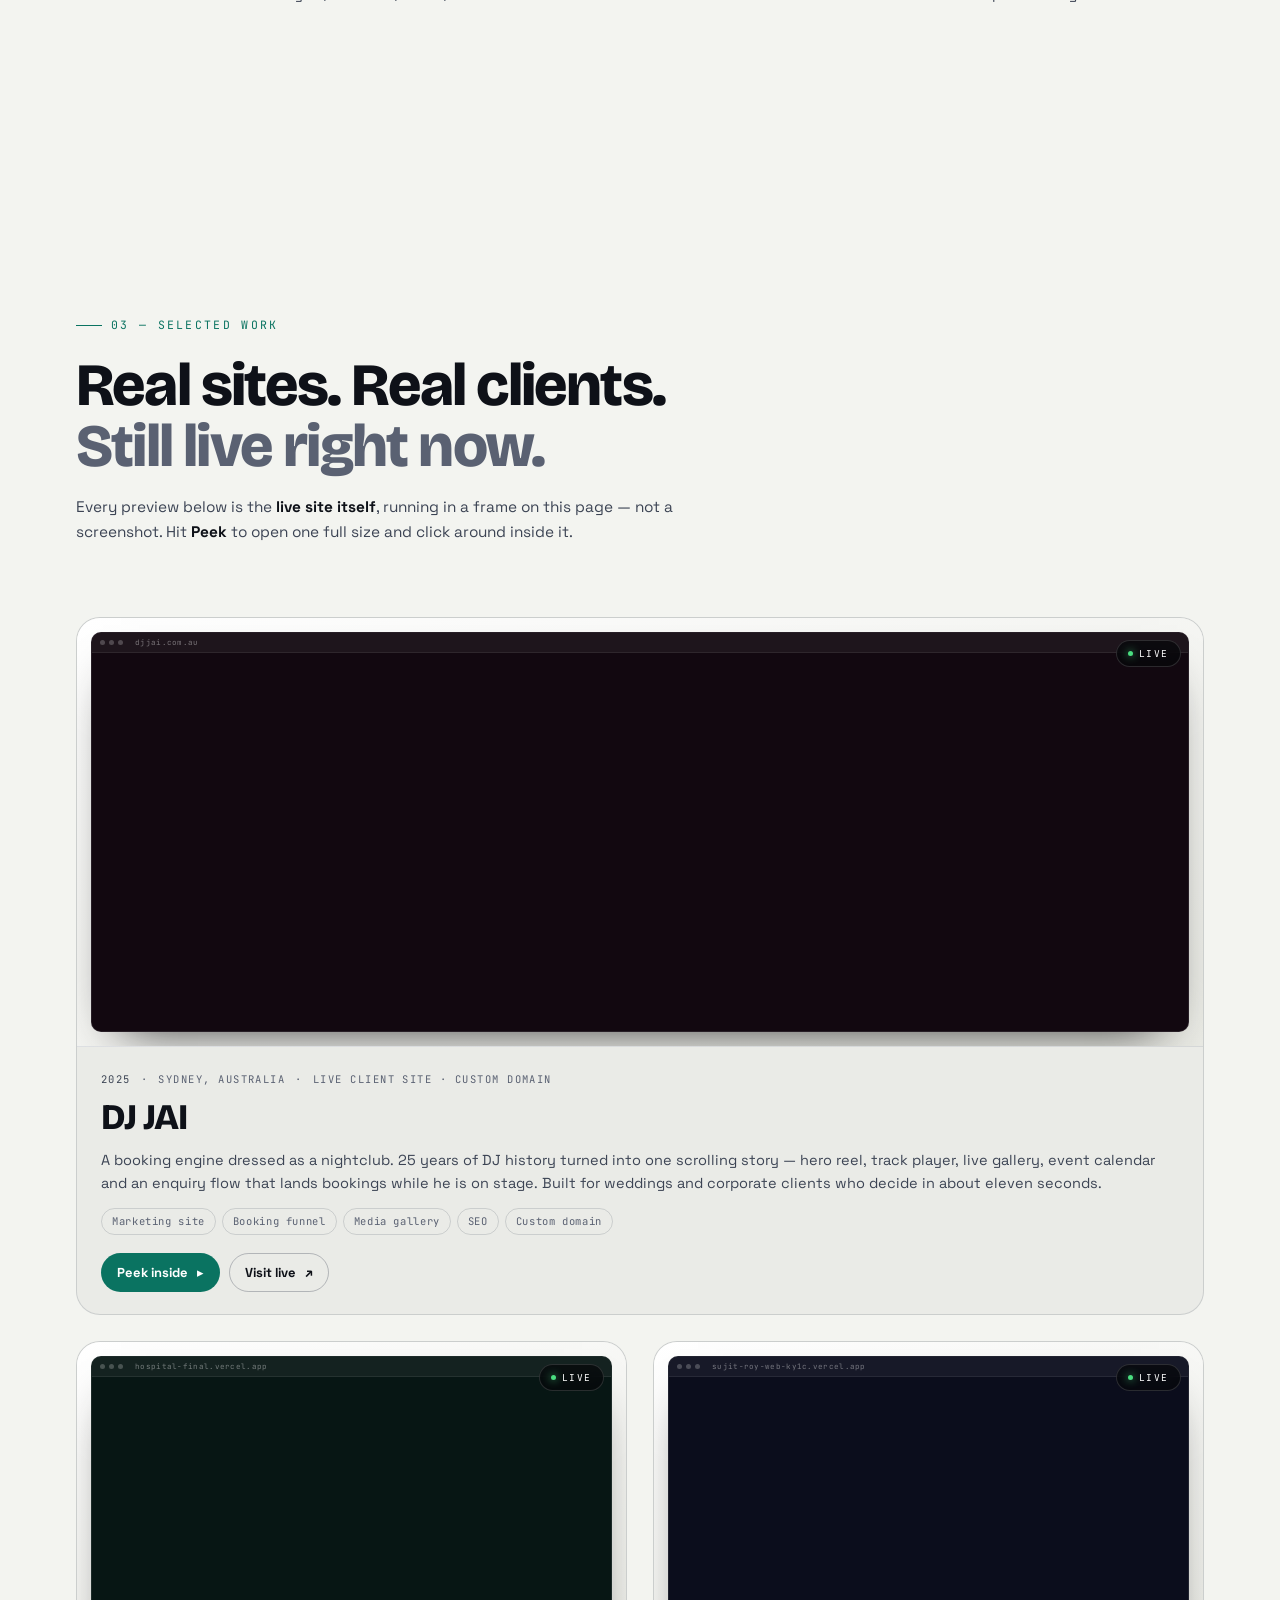
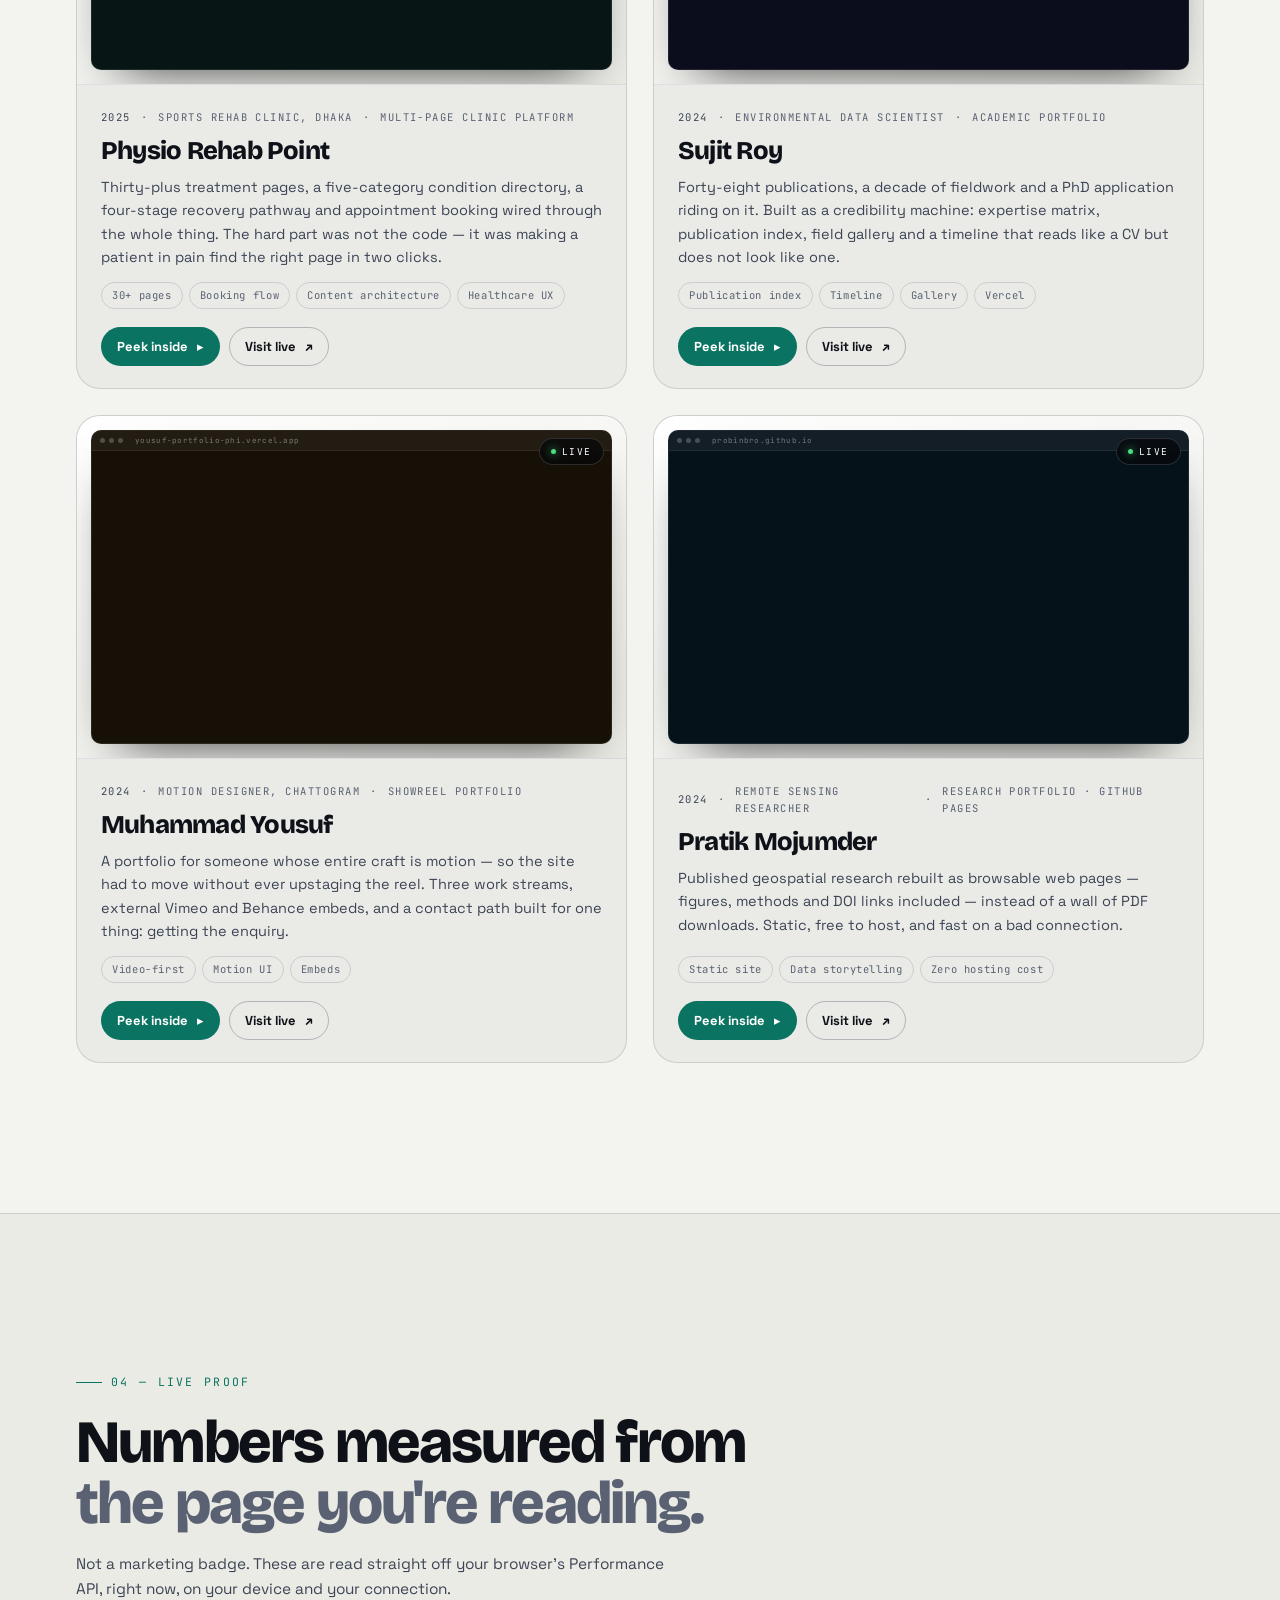
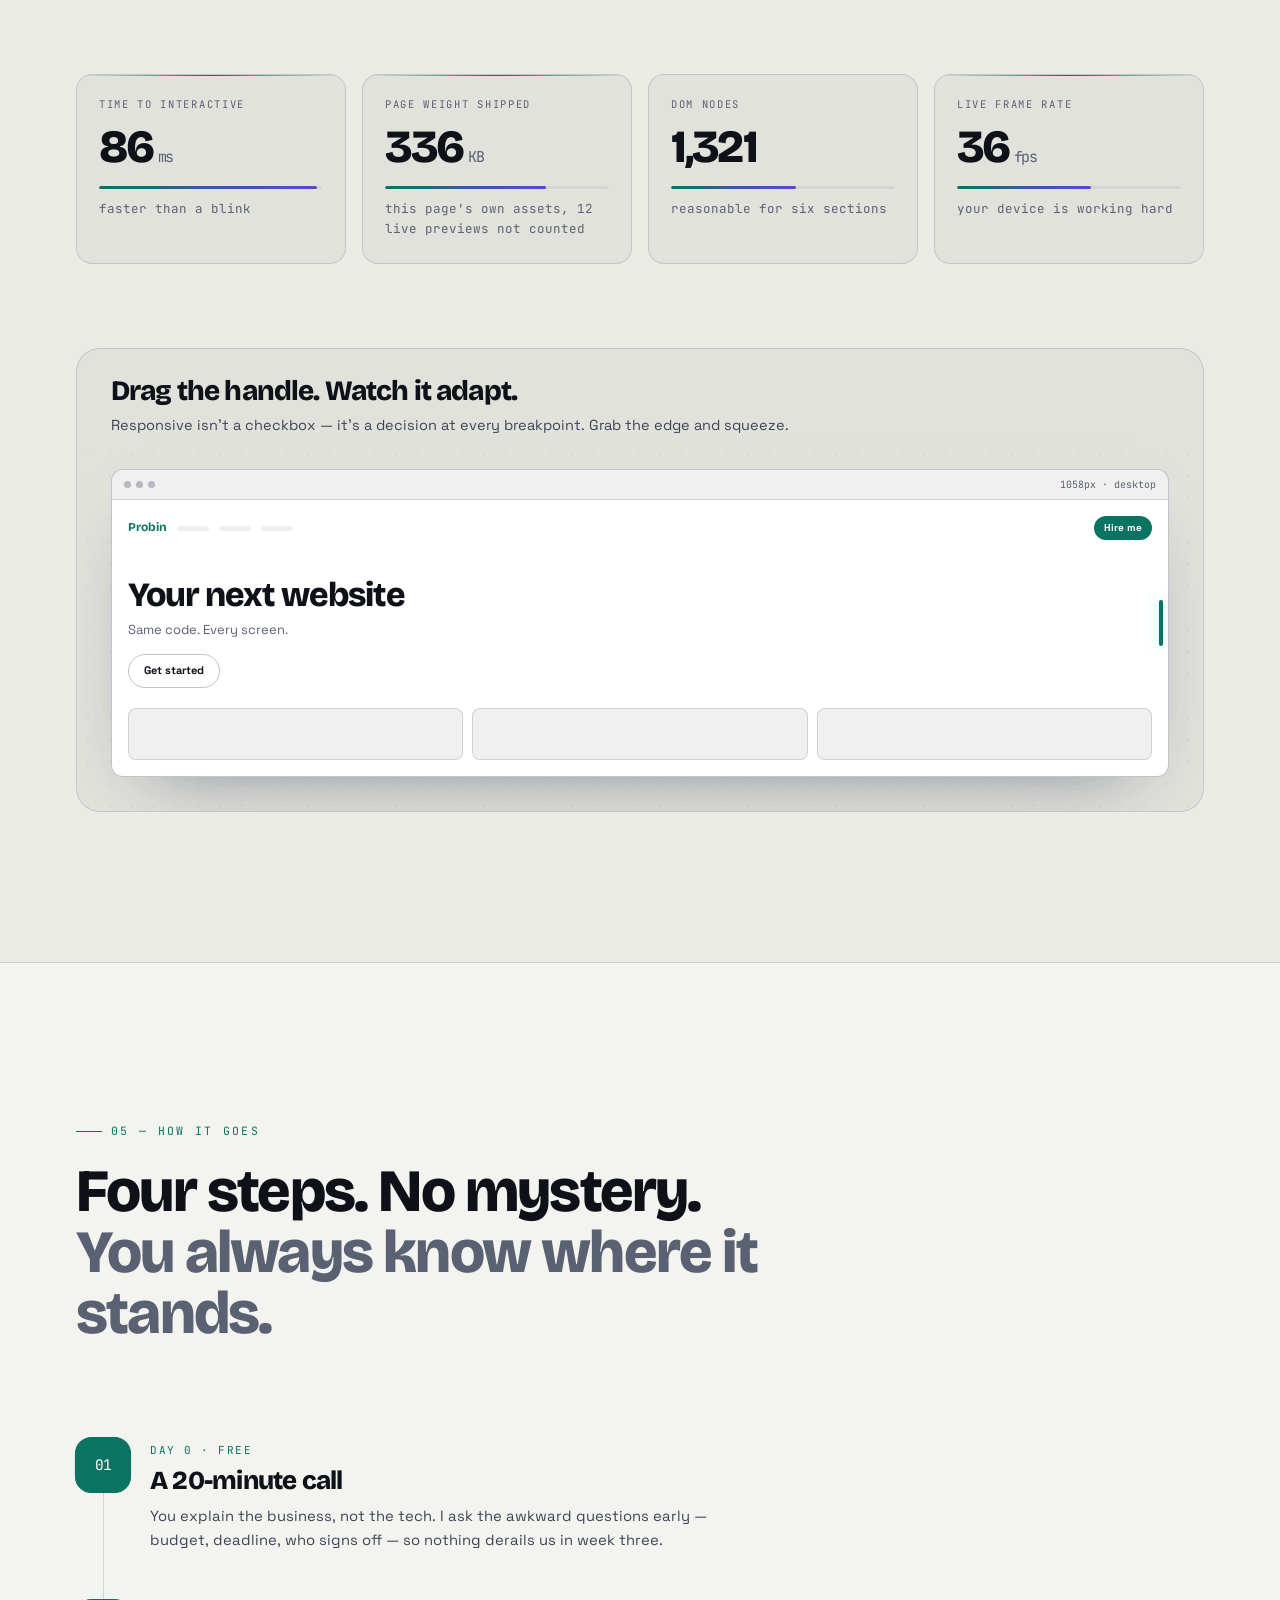
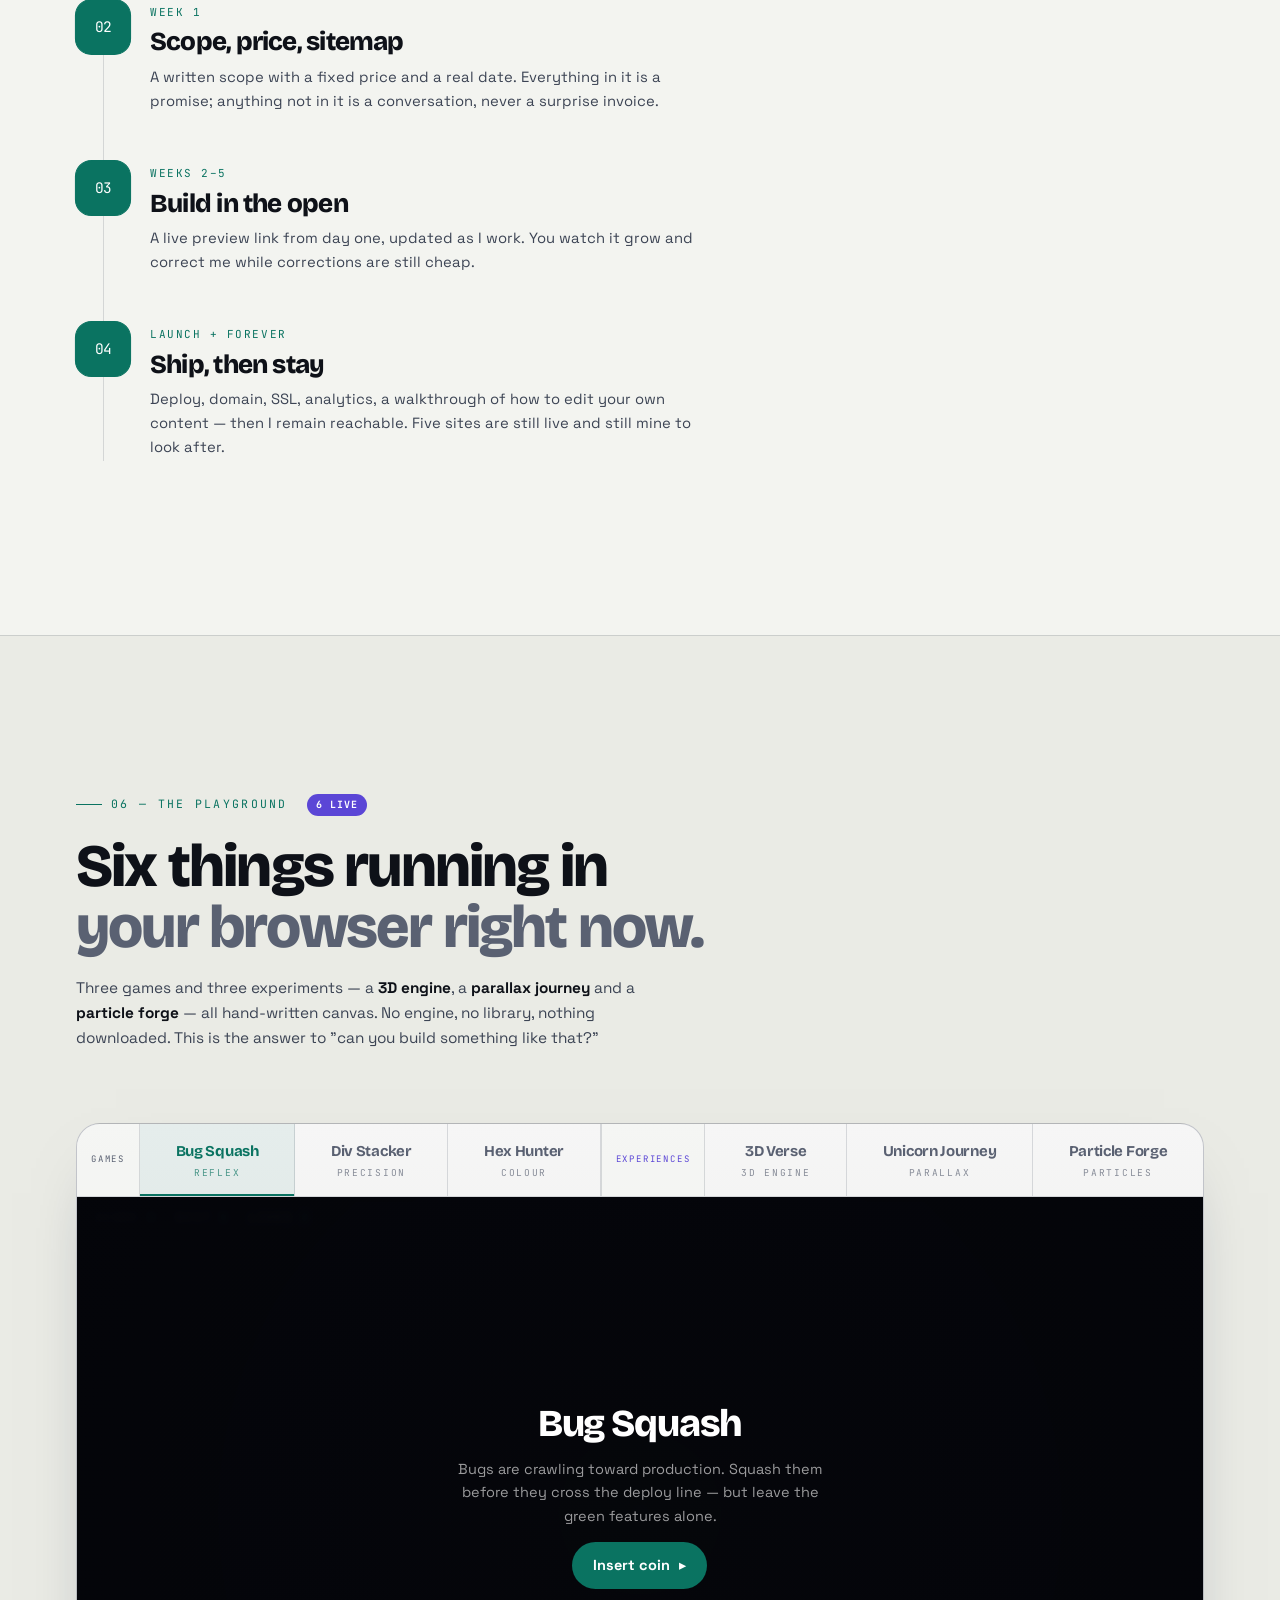
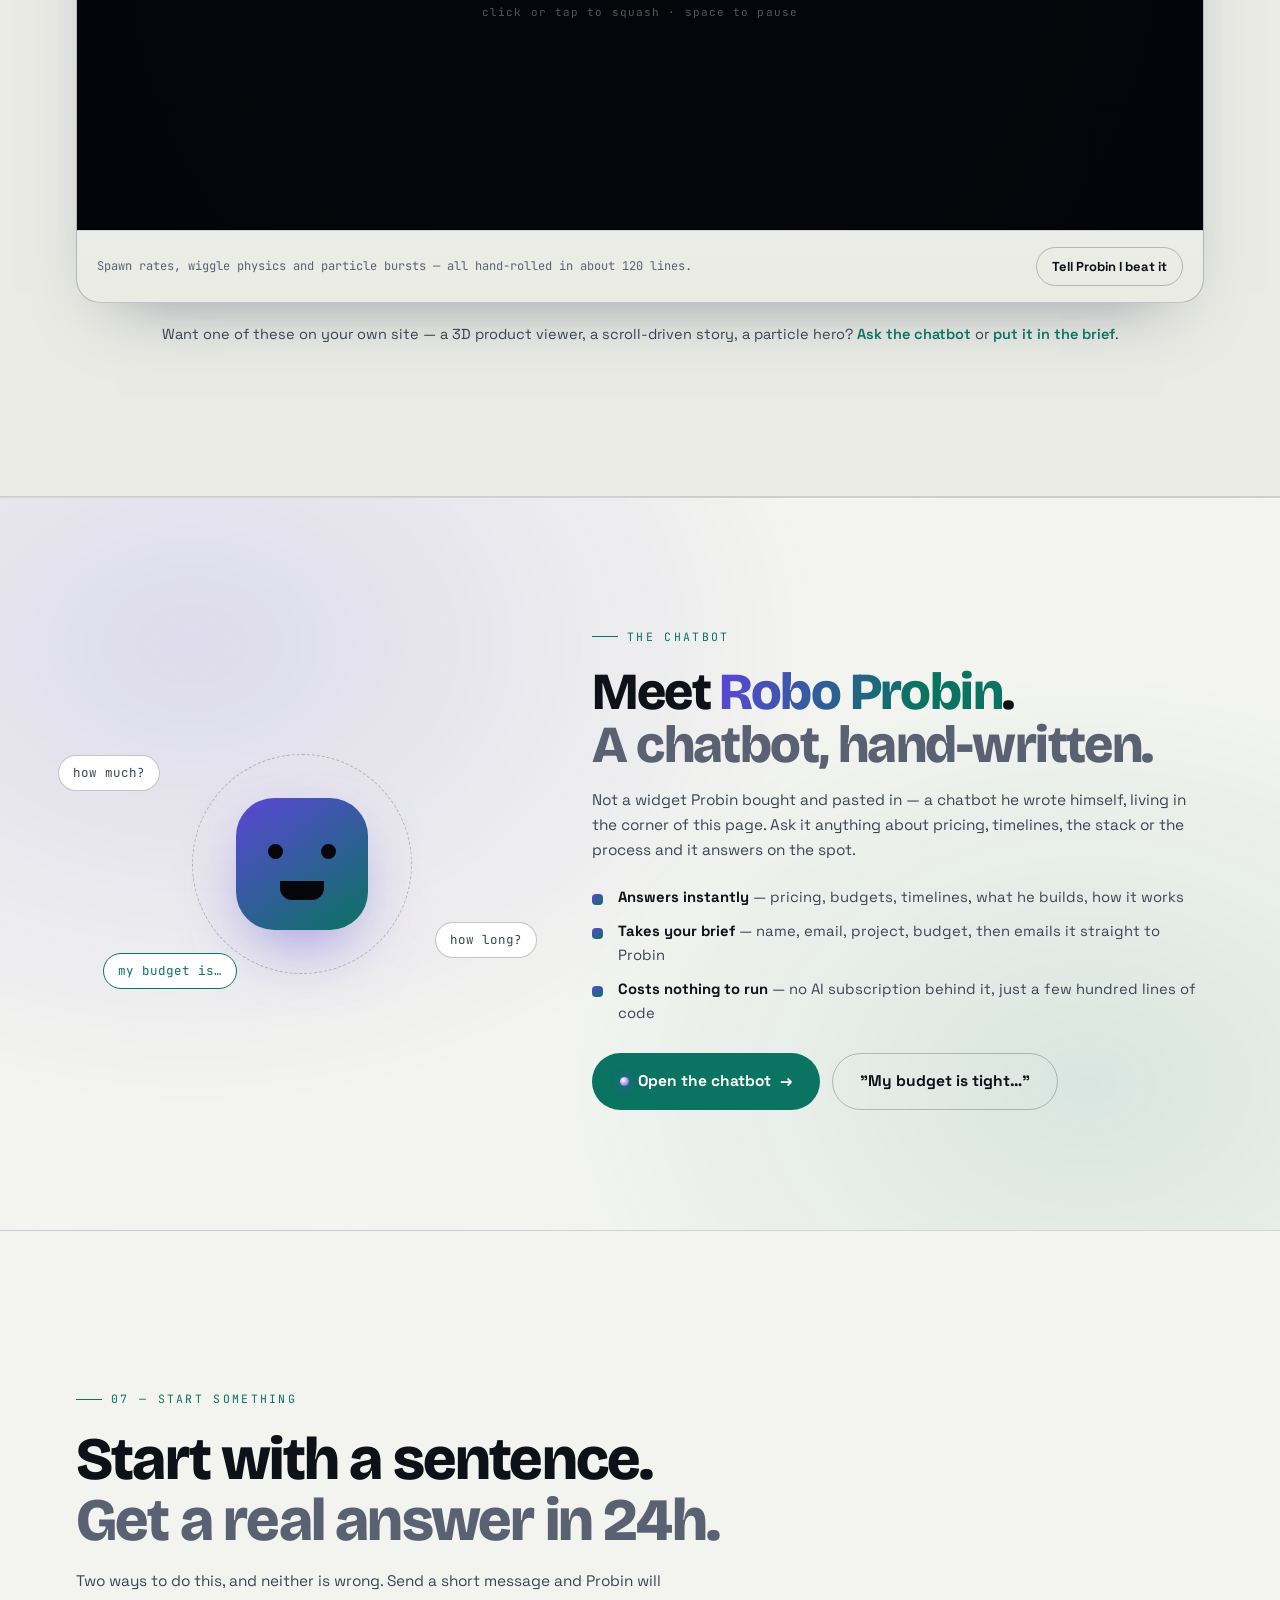
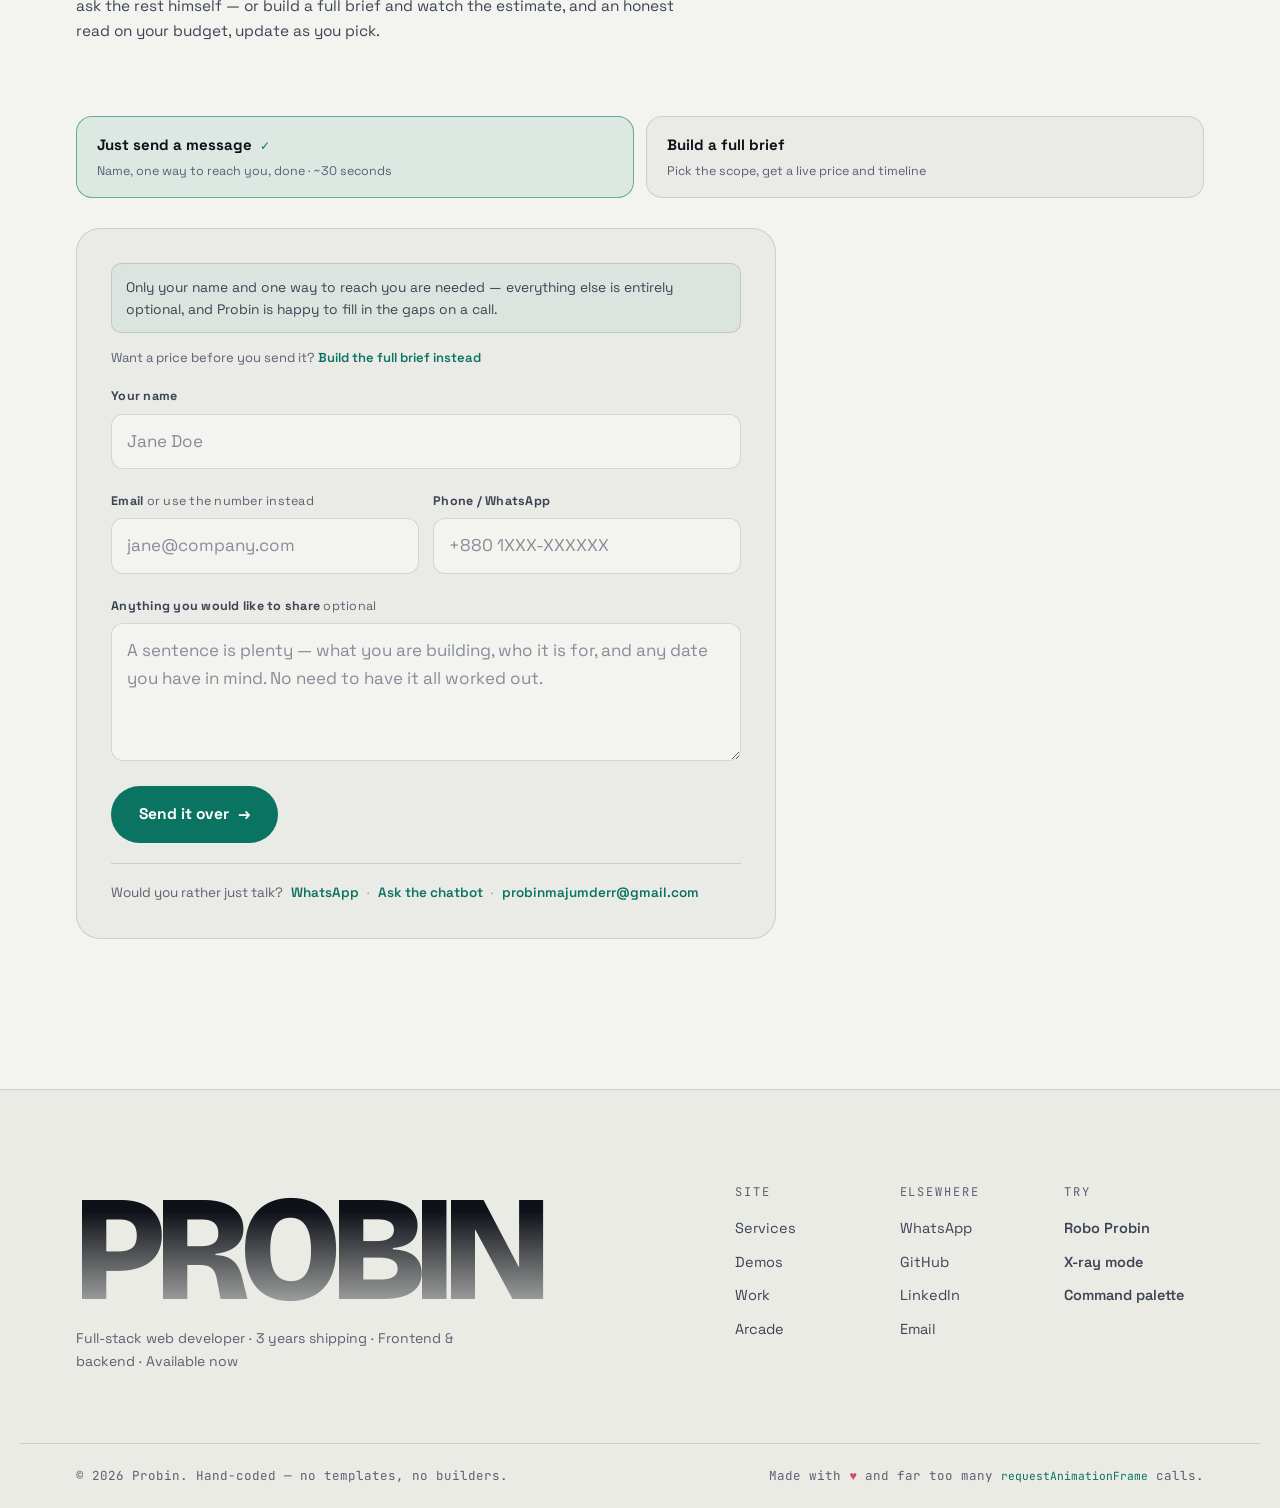
==== commit 157f49a0: "feat: default theme to system preference and remove 'This site' from work" ====
--- a/index.html
+++ b/index.html
@@ -1,5 +1,5 @@
 <!DOCTYPE html>
-<html lang="en" data-theme="light">
+<html lang="en">
 
 <head>
   <meta charset="UTF-8" />
@@ -7,7 +7,20 @@
   <title>Probin — I build websites that behave like software</title>
   <meta name="description"
     content="Probin is a full-stack web developer with 3 years of experience building fast, custom, hand-coded websites and web apps. Frontend, backend, and everything between." />
-  <meta name="theme-color" content="#F3F4F0" />
+  <meta name="theme-color" content="#06070B" />
+
+  <script>
+    (() => {
+      try {
+        const saved = localStorage.getItem('probin.theme_pref');
+        const sys = window.matchMedia && window.matchMedia('(prefers-color-scheme: dark)').matches ? 'dark' : 'light';
+        const theme = (saved === 'dark' || saved === 'light') ? saved : sys;
+        document.documentElement.dataset.theme = theme;
+        const meta = document.querySelector('meta[name="theme-color"]');
+        if (meta) meta.setAttribute('content', theme === 'light' ? '#F3F4F0' : '#06070B');
+      } catch (e) {}
+    })();
+  </script>
 
   <link rel="canonical" href="https://probin.me/" />
   <meta property="og:type" content="website" />
